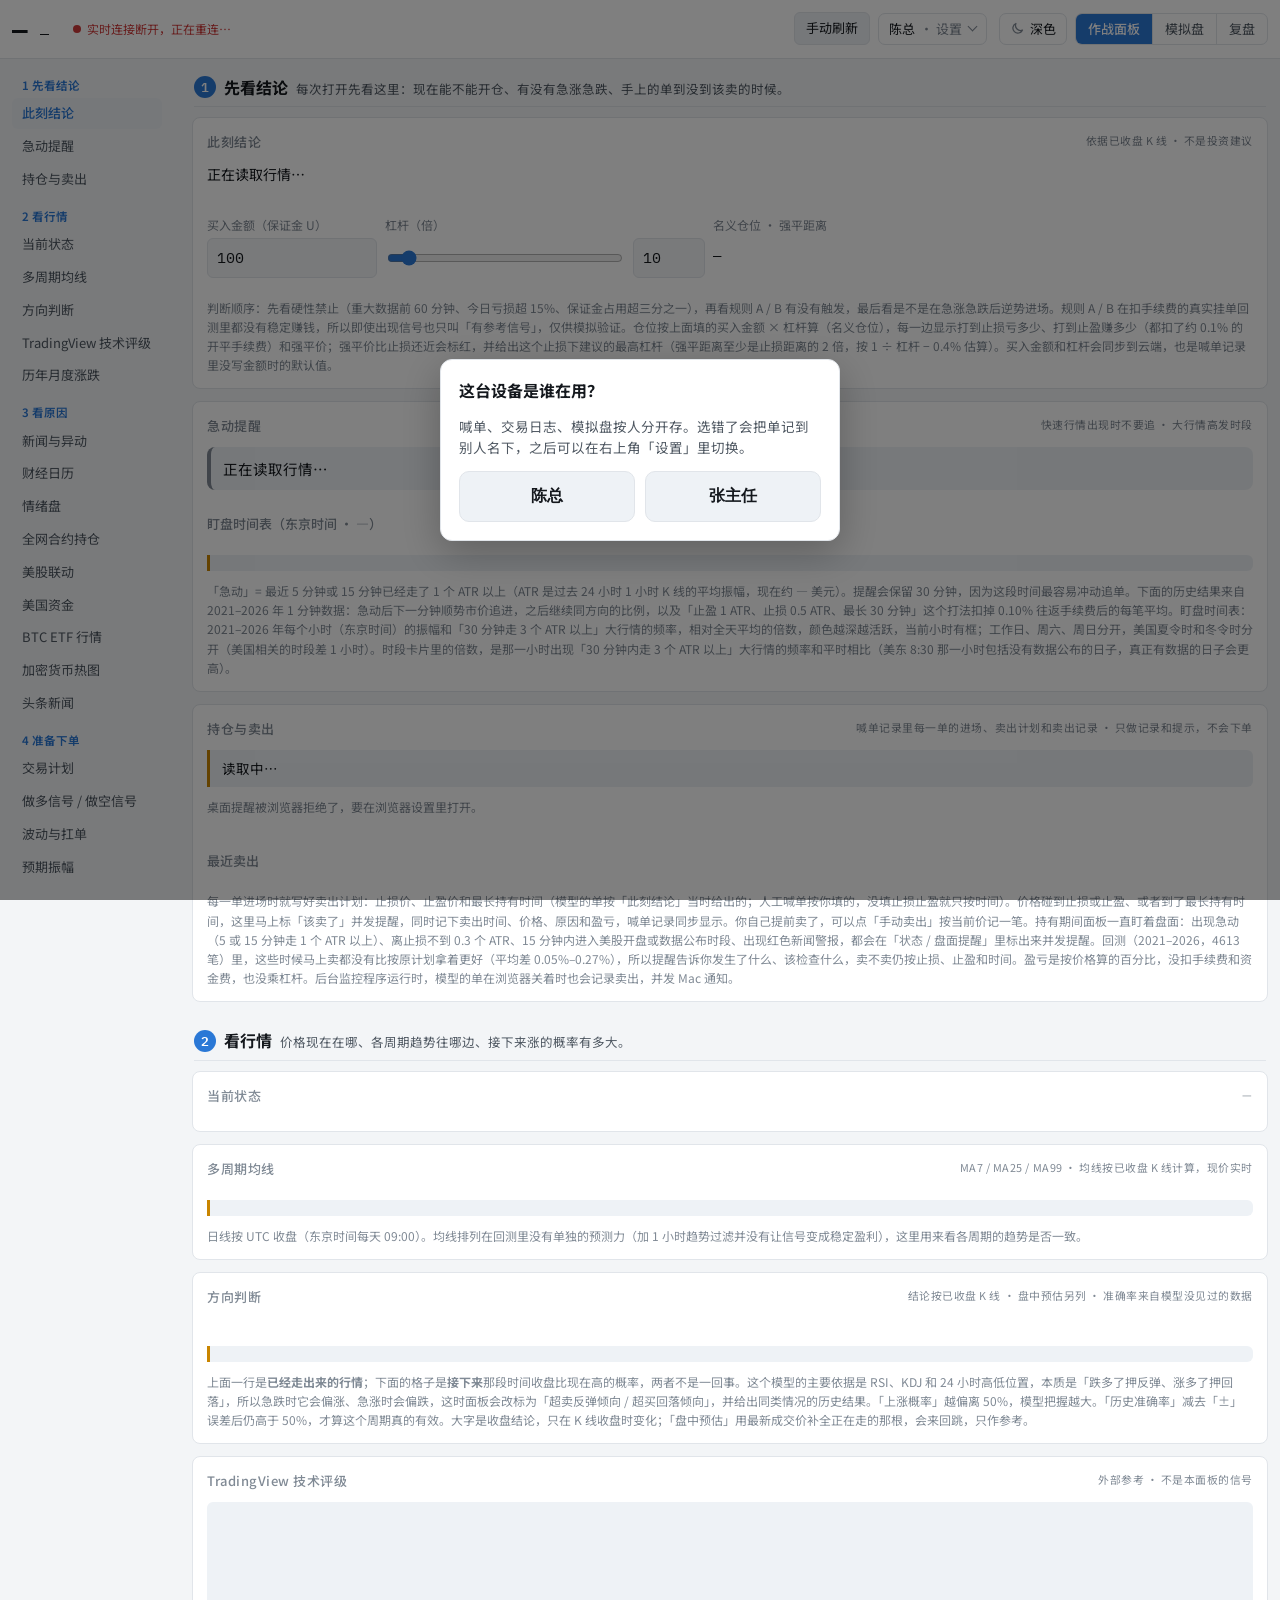
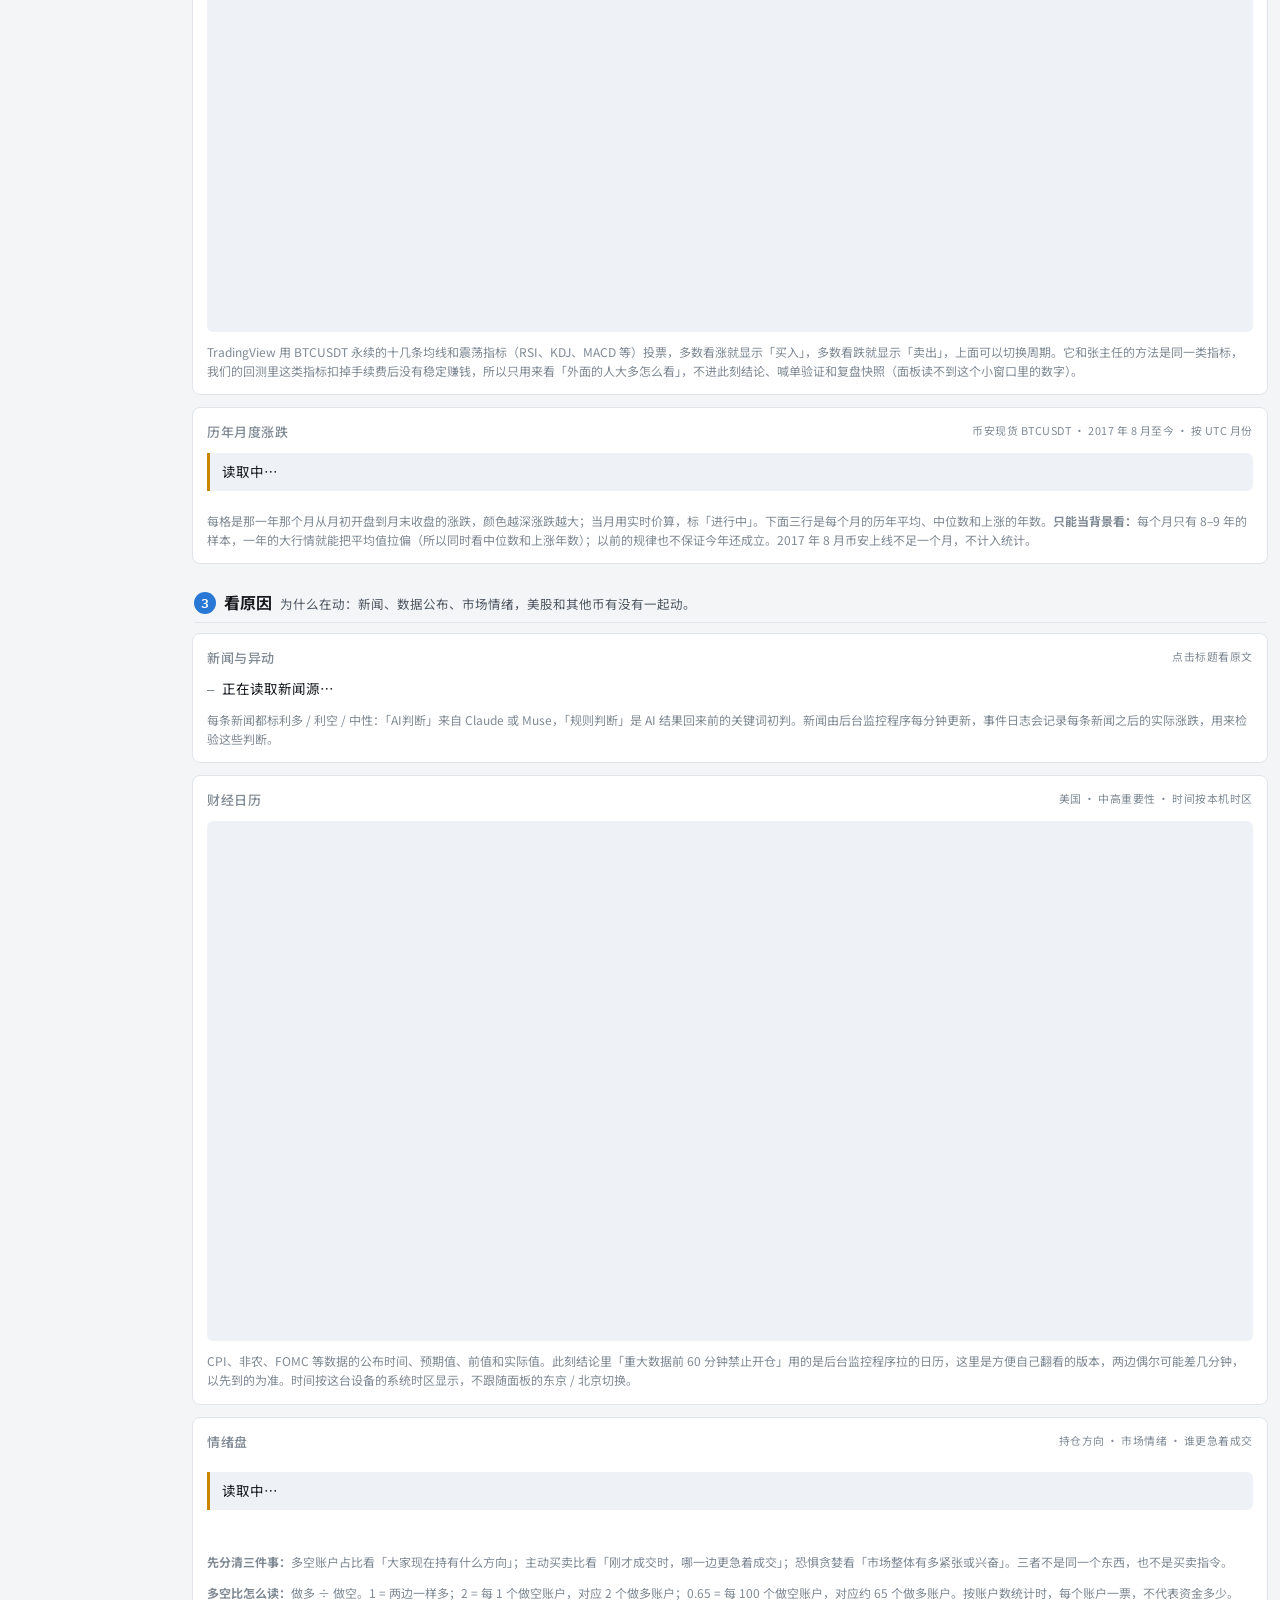
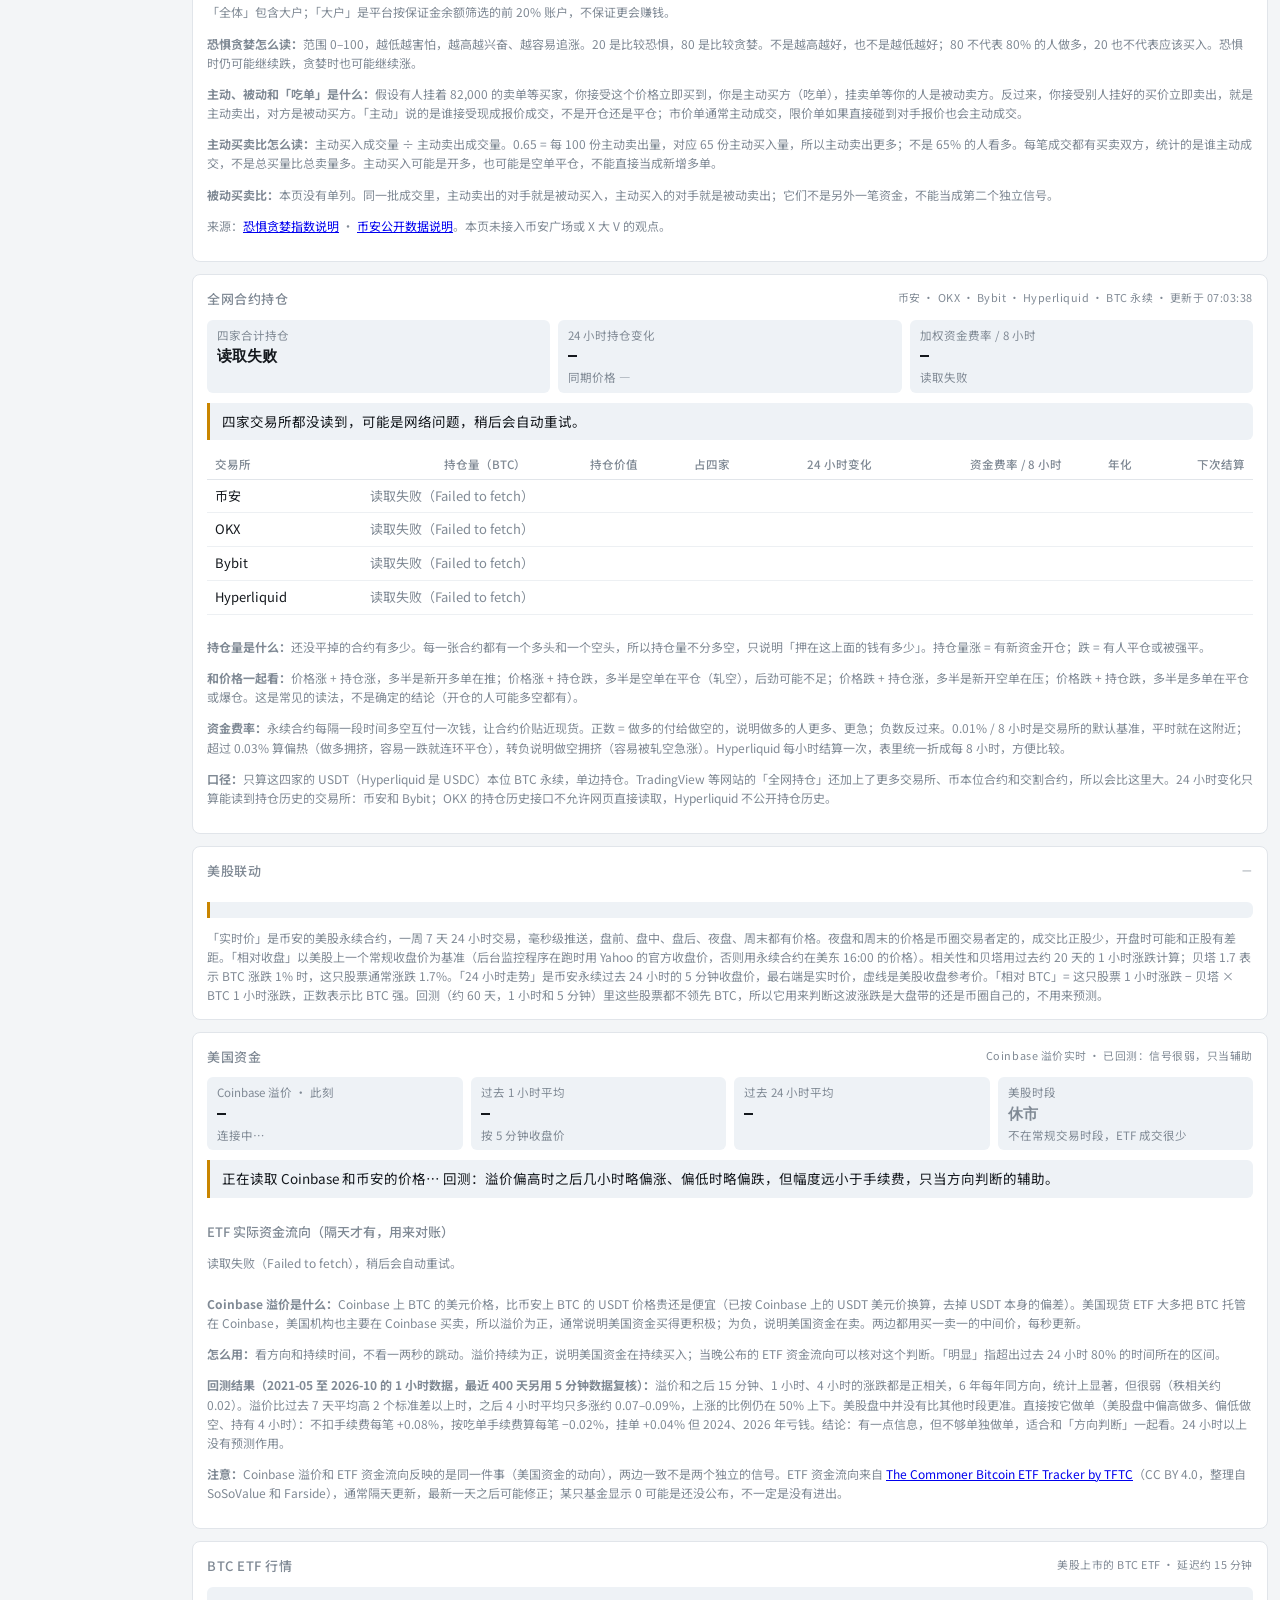
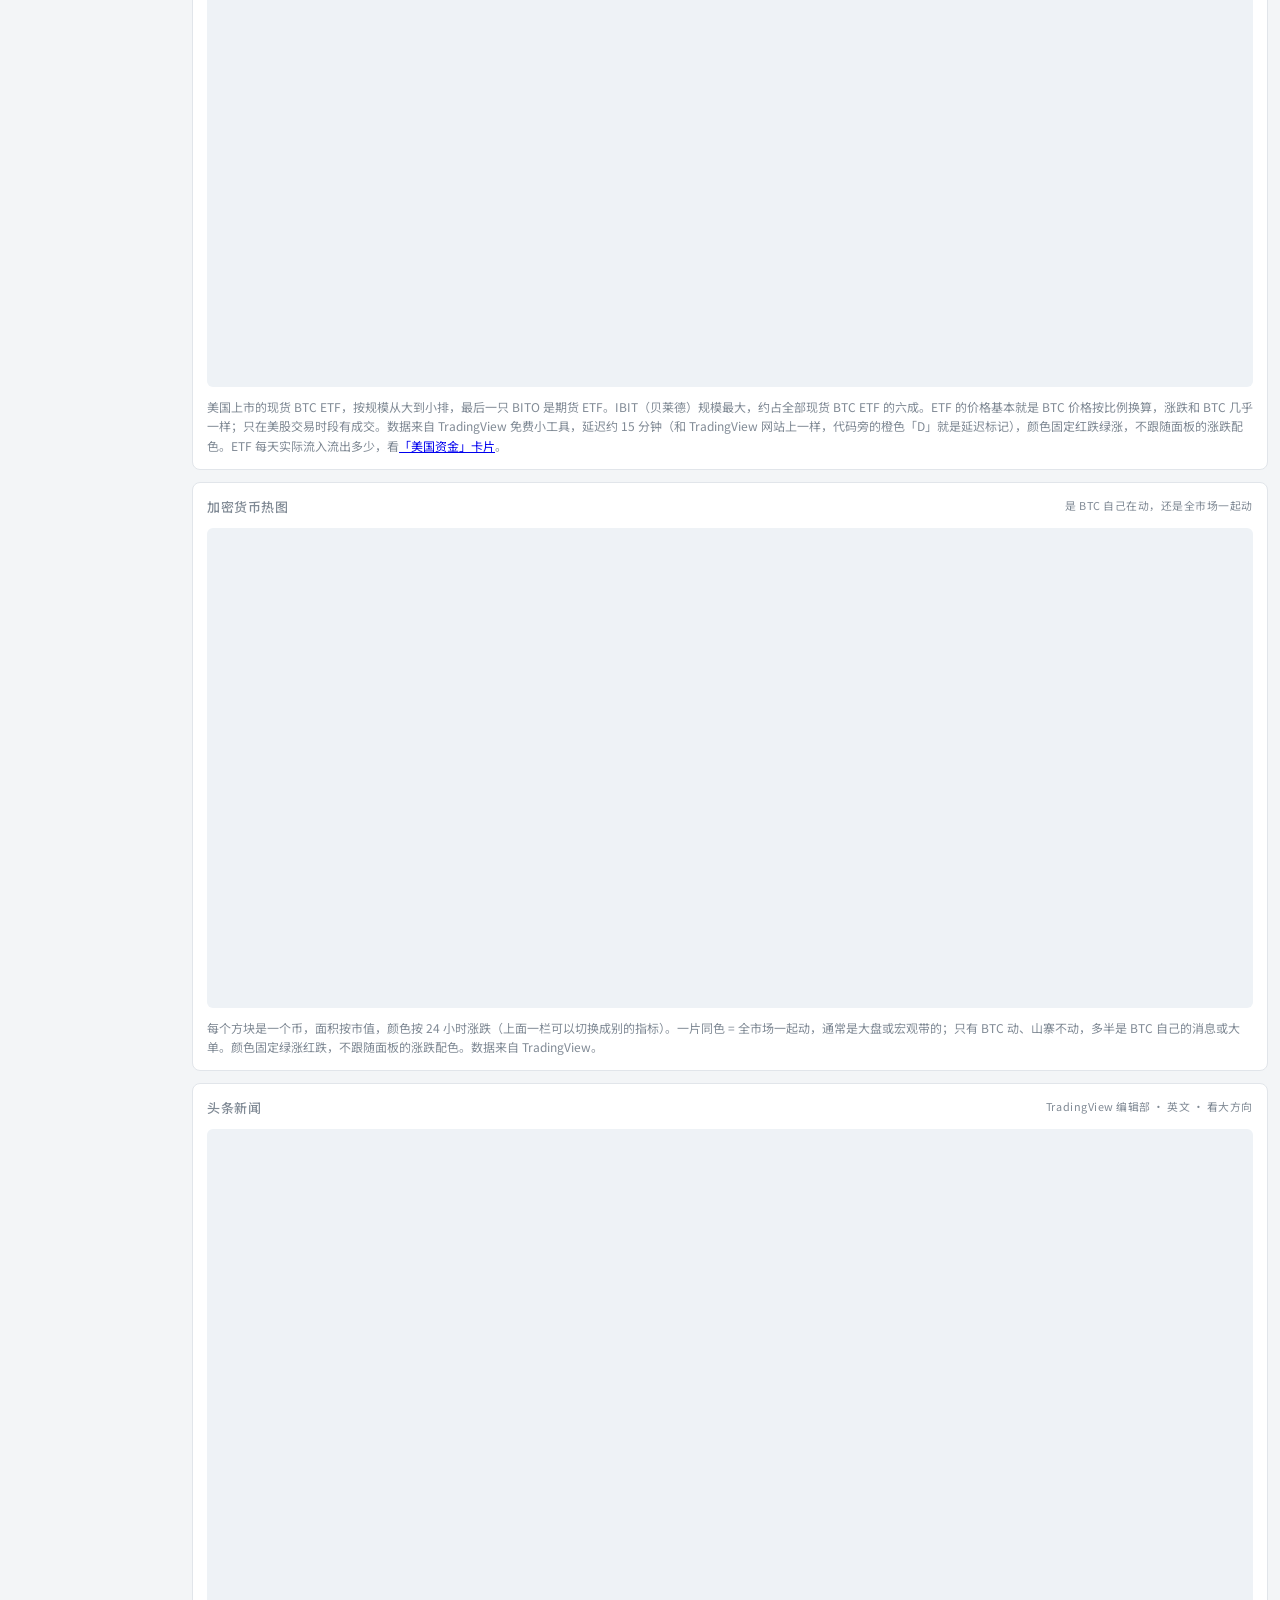
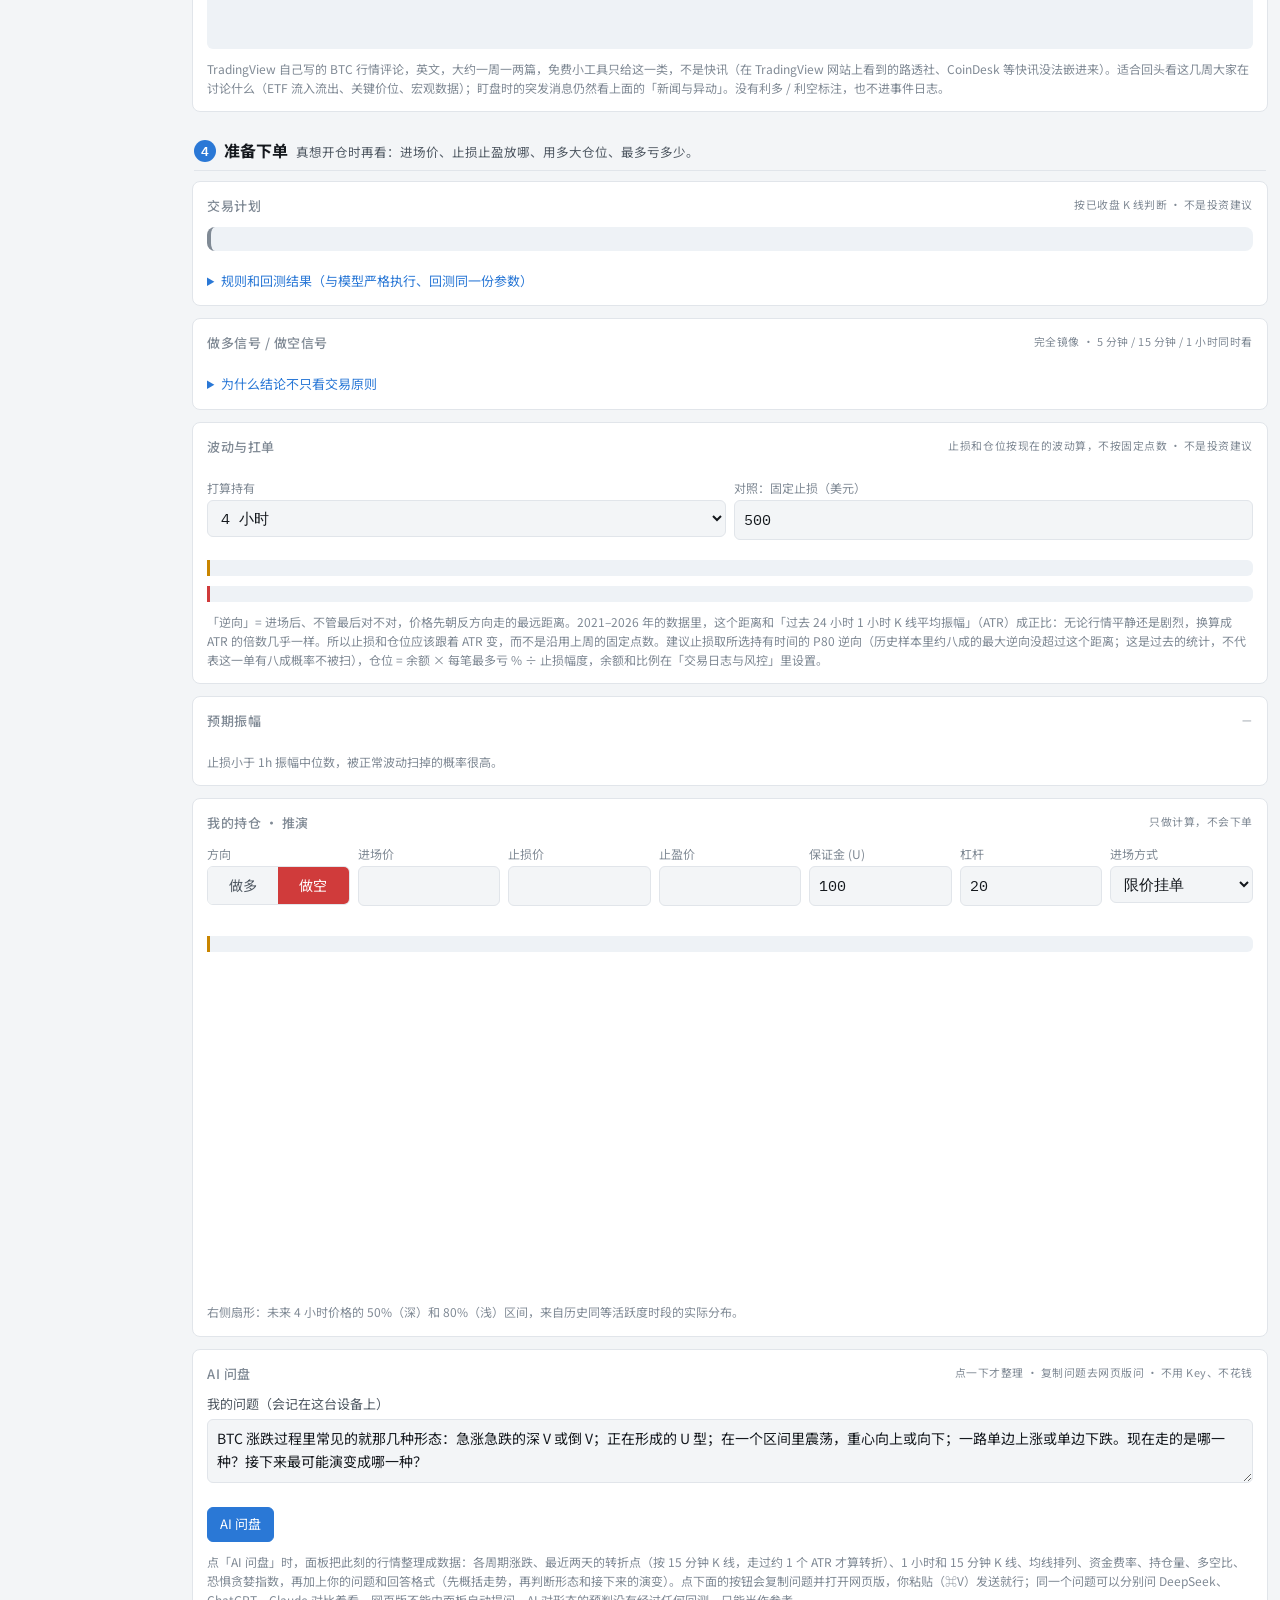
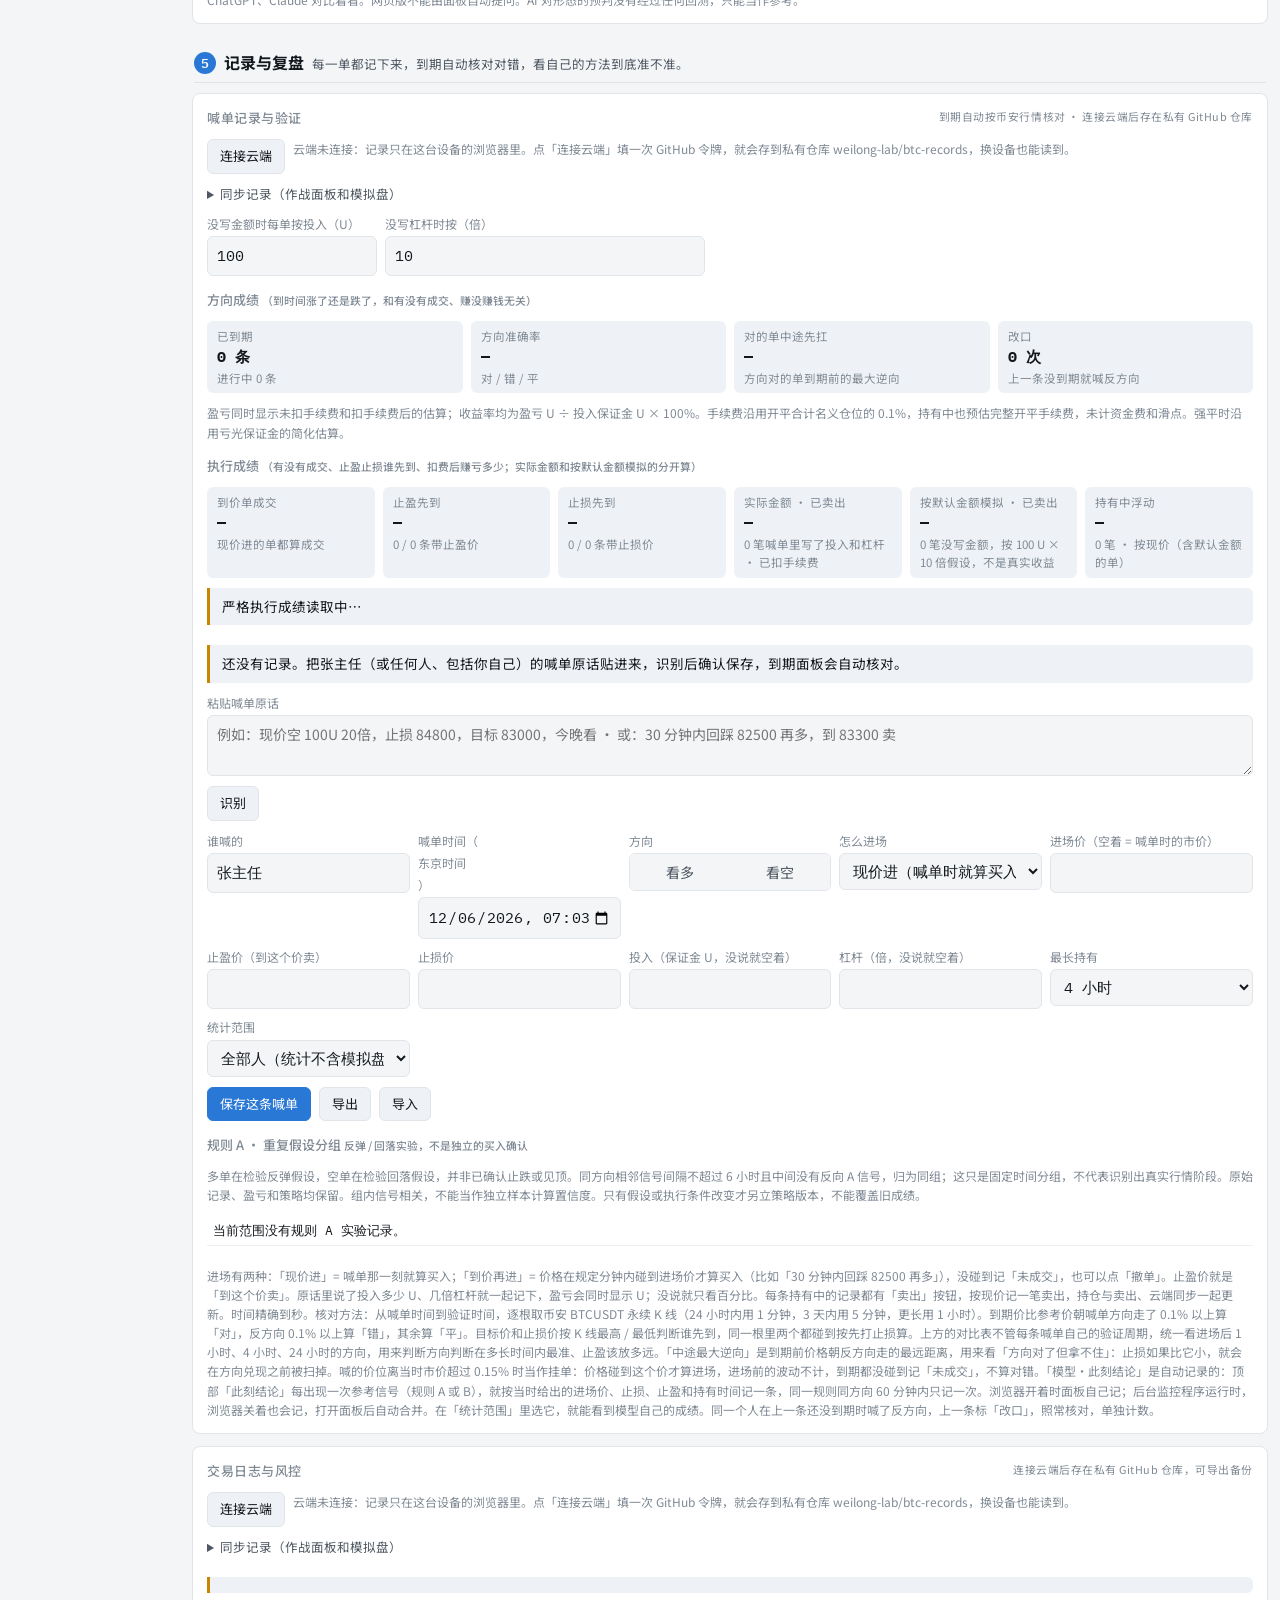
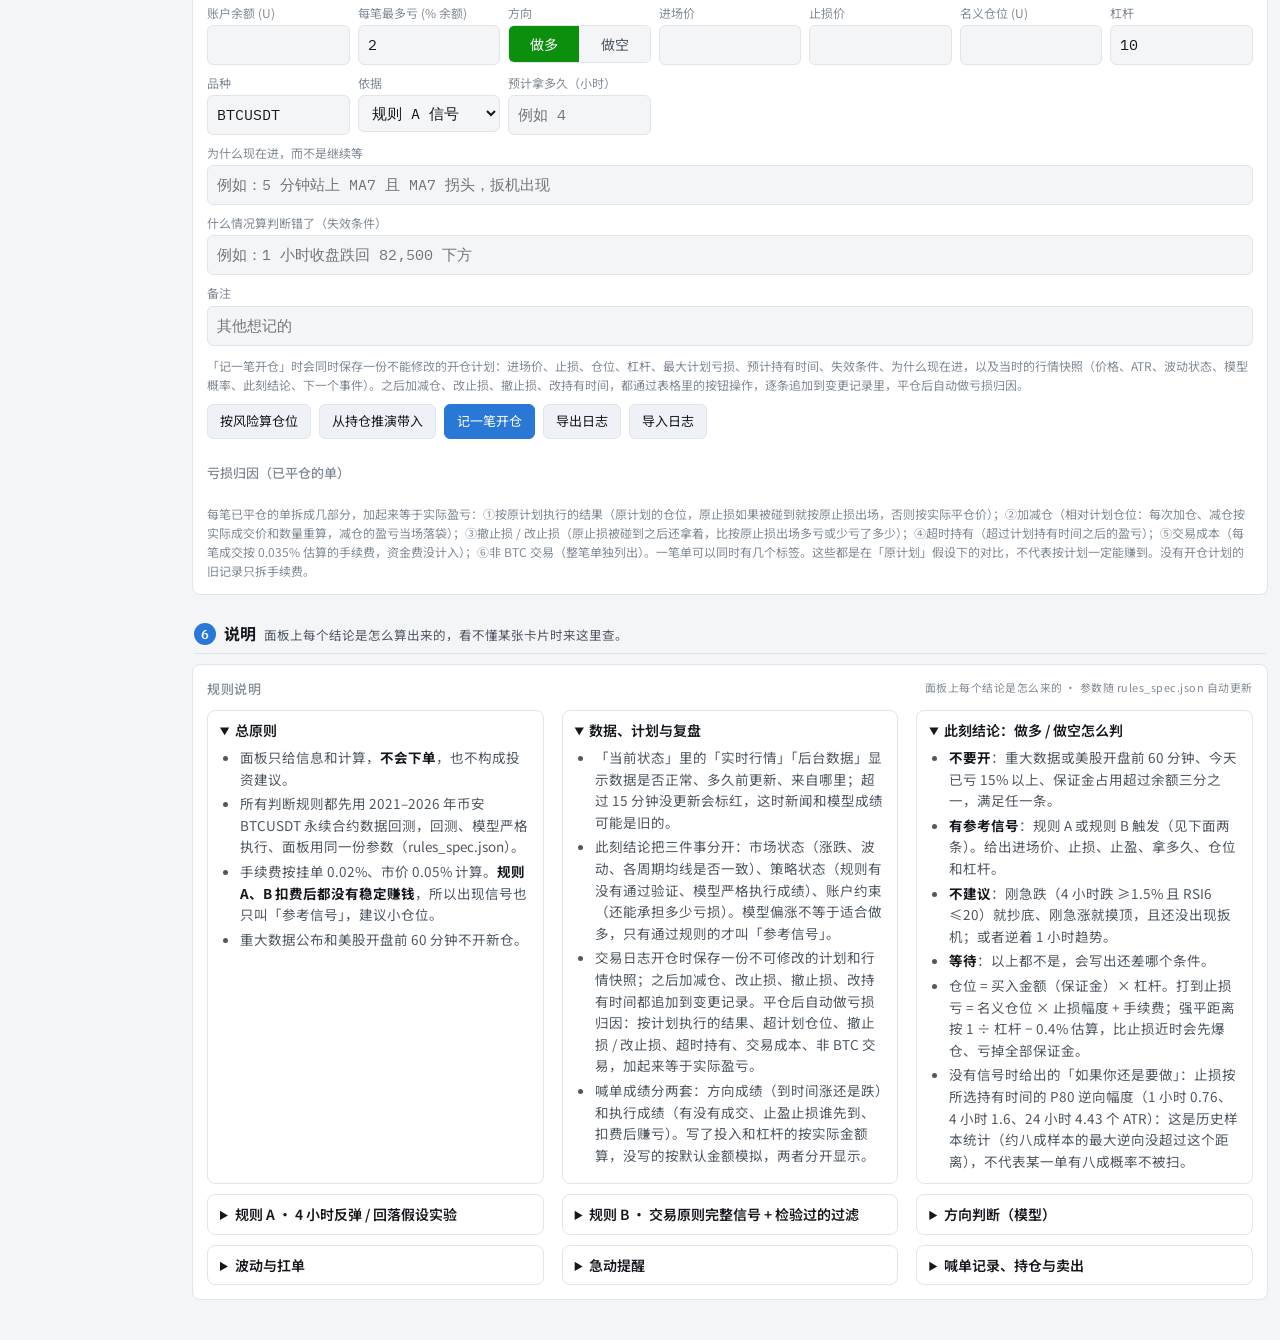
==== dashboard/live/index.html @ 937ce67c "美国资金和 BTC ETF 行情拆成两张卡片，去掉重复的 IBIT 小工具；Coinbase 溢价曲线去掉未走完的 K 线、缺 USDT 价时沿用上一根（修掉末端假跳动）；卡片说明按回测结果更新 回测" ====
<!doctype html>
<html lang="zh">
<head>
<meta charset="utf-8">
<meta name="viewport" content="width=device-width,initial-scale=1,viewport-fit=cover">
<meta name="apple-mobile-web-app-capable" content="yes">
<title>BTC 作战面板</title>
<meta name="dashboard-release" content="2026-10-22-market-colors-v6">
<link rel="stylesheet" href="https://fonts.googleapis.com/css2?family=Noto+Sans+SC:wght@400;500;700&family=IBM+Plex+Mono:wght@400;500;600&display=swap">
<script>try{var t=localStorage.getItem("btc_theme");if(t==="light"||t==="dark")document.documentElement.dataset.theme=t}catch(e){}</script>
<link rel="stylesheet" href="ui.css?v=20261027a">
<style>
.fee-cols{display:grid;grid-template-columns:repeat(2,minmax(120px,1fr));gap:16px}.fee-cols>.plv+ .plv{border-left:1px solid var(--line);padding-left:16px}
/* 布局：手机优先的单列卡片流，宽屏两列；顶部价格条吸顶 */
:root{
  --bg:#f3f5f7; --card:#ffffff; --fg:#14181d; --fg2:#4f5862; --muted:#808a95; --line:#e1e5ea; --grid:#edf0f3;
  --accent:#2a78d6; --band1:rgba(42,120,214,.16); --band2:rgba(42,120,214,.08);
  --rise-green:#0c8f0c; --fall-red:#d03b3b; --good:var(--rise-green); --warn:#c98500; --bad:var(--fall-red); --chip:#eef2f6;
  --f:"Noto Sans SC","PingFang SC",system-ui,sans-serif; --m:"IBM Plex Mono",ui-monospace,Menlo,monospace;
  color-scheme:light;
}
@media (prefers-color-scheme:dark){:root:not([data-theme="light"]){
  --bg:#0f1214; --card:#181c20; --fg:#eceef0; --fg2:#b6bdc5; --muted:#87909a; --line:#2a3036; --grid:#22272c;
  --accent:#4b93e8; --band1:rgba(75,147,232,.22); --band2:rgba(75,147,232,.10);
  --rise-green:#36c236; --fall-red:#e66767; --good:var(--rise-green); --warn:#f0b33a; --bad:var(--fall-red); --chip:#232930; color-scheme:dark}}
:root[data-theme="dark"]{
  --bg:#0f1214; --card:#181c20; --fg:#eceef0; --fg2:#b6bdc5; --muted:#87909a; --line:#2a3036; --grid:#22272c;
  --accent:#4b93e8; --band1:rgba(75,147,232,.22); --band2:rgba(75,147,232,.10);
  --rise-green:#36c236; --fall-red:#e66767; --good:var(--rise-green); --warn:#f0b33a; --bad:var(--fall-red); --chip:#232930; color-scheme:dark}
*{box-sizing:border-box}
html{padding-top:env(safe-area-inset-top,0px);padding-bottom:env(safe-area-inset-bottom,0px)}
body{margin:0;background:var(--bg);color:var(--fg);font-family:var(--f);font-size:14.5px;line-height:1.6;
  padding-left:max(12px,env(safe-area-inset-left,0px));padding-right:max(12px,env(safe-area-inset-right,0px));padding-block:0 40px}
body::before{content:"";position:fixed;inset:0 0 auto;height:env(safe-area-inset-top,0px);z-index:10;background:var(--card)}
.num{font-family:var(--m);font-variant-numeric:tabular-nums}
.top{position:sticky;top:env(safe-area-inset-top,0px);z-index:5;background:var(--card);border-bottom:1px solid var(--line);
  margin:0 calc(-1 * max(12px,env(safe-area-inset-left,0px)));padding:8px max(12px,env(safe-area-inset-left,0px));display:flex;flex-wrap:wrap;gap:4px 12px;align-items:center}
.top .px{font-size:26px;font-weight:600;transition:color .25s}
:root[data-market-colors="red-up"]{--good:var(--fall-red);--bad:var(--rise-green)}
.top .px.up{color:var(--good)} .top .px.dn{color:var(--bad)}
.top .chg{font-weight:500}
.conn{font-size:12px;color:var(--muted);display:flex;align-items:center;gap:6px}
.conn i{width:8px;height:8px;border-radius:50%;background:var(--muted)}
.conn.ok i{background:var(--rise-green);box-shadow:0 0 0 3px color-mix(in srgb,var(--rise-green) 25%,transparent)}
.conn.bad i{background:var(--fall-red)}
/* 盘口、成交数字位数变化时不要让顶栏忽高忽低 */
.top .conn{white-space:nowrap}
.tzseg{flex:none}
.hmain{display:flex;align-items:baseline;gap:4px 12px;flex:none}
.hinfo{display:flex;align-items:center;gap:4px 12px;min-width:0}
.htools{display:flex;align-items:center;gap:8px;flex:none;margin-left:auto}
.top .refresh{padding:5px 11px}
/* 手机顶栏：价格 + 页面切换 / 连接状态 + 工具 / 目录 */
@media(max-width:820px){
  .top{display:grid;grid-template-columns:minmax(0,1fr) auto;grid-template-areas:"main nav" "info tools" "toc toc";gap:6px 8px}
  .top .hmain{grid-area:main;min-width:0}.top .navgrp{grid-area:nav}.top .hinfo{grid-area:info}.top .htools{grid-area:tools;gap:6px}.top .toc{grid-area:toc}
  .top .px{font-size:22px}.top .hinfo #book{display:none}.top .hinfo{overflow:hidden}.top .hinfo .conn{min-width:0}.top #connText{overflow:hidden;text-overflow:ellipsis;white-space:nowrap}.top .refresh{padding:4px 9px;font-size:12.5px}
}
.tzseg button{font-size:12.5px;padding:5px 9px;white-space:nowrap}
.tzseg button[aria-pressed="true"]{background:var(--accent);color:#fff}
.refresh{font:inherit;font-size:13px;padding:6px 12px;border-radius:6px;border:1px solid var(--line);background:var(--chip);color:var(--fg);cursor:pointer}
.refresh:focus-visible{outline:2px solid var(--accent);outline-offset:2px}
.refresh[disabled]{opacity:.6}
.slogbox{font-size:12.5px}.slogbox summary{cursor:pointer;color:var(--fg2)}
.slog{border-collapse:collapse;width:100%;margin-top:6px}.slog td{padding:3px 8px 3px 0;border-bottom:1px solid var(--grid);vertical-align:top;font-size:12px}.slog td:first-child{font-family:var(--m);white-space:nowrap;color:var(--muted)}.slog td:nth-child(2),.slog td:nth-child(3){white-space:nowrap}
.simlnk{text-decoration:none;display:inline-block;line-height:1.6}
.wrap{max-width:1100px;margin:12px auto 0;display:grid;grid-template-columns:1fr;gap:12px}
/* 目录：窄屏在顶栏下面横向滚动，宽屏固定在左侧 */
.toc{flex-basis:100%;display:flex;gap:4px;overflow-x:auto;scrollbar-width:none;margin:2px 0 -2px}
.toc::-webkit-scrollbar{display:none}
.toc a{flex:none;font-size:12.5px;color:var(--fg2);text-decoration:none;padding:3px 9px;border-radius:999px;background:var(--chip);white-space:nowrap}
.toc a.on{background:var(--accent);color:#fff}
.toc a:focus-visible{outline:2px solid var(--accent);outline-offset:1px}
.toc button.tedit{flex:none;font:inherit;font-size:12.5px;padding:3px 9px;border-radius:999px;border:1px dashed var(--line);background:none;color:var(--muted);cursor:pointer;white-space:nowrap}
/* 美国资金 */
.ufchart svg{display:block;width:100%;height:auto}
.ufetf{display:grid;gap:8px;font-size:13px}
.ufetf .bars{display:flex;gap:6px;align-items:flex-end;height:64px}
.ufetf .bars div{flex:1;display:flex;flex-direction:column;justify-content:flex-end;align-items:center;gap:2px;font-size:10.5px;color:var(--muted);height:100%}
.ufetf .bars i{display:block;width:100%;max-width:46px;border-radius:3px 3px 0 0;min-height:2px}
.ufetf .funds{display:flex;flex-wrap:wrap;gap:4px 14px;font-family:var(--m);font-size:12.5px}
/* 全网合约持仓 / 历年月度涨跌 */
.dv{min-width:720px}.dv tr.tot td{border-top:1px solid var(--line);font-weight:600}
.ss{width:100%;border-collapse:separate;border-spacing:2px;font-size:12px;min-width:760px;font-family:var(--m)}
.ss th{font-weight:500;color:var(--muted);font-size:11.5px;padding:3px 4px;text-align:center;white-space:nowrap;font-family:var(--f)}
.ss th.cur{color:var(--accent);font-weight:700}
.ss td{padding:5px 4px;text-align:center;border-radius:4px;white-space:nowrap;background:var(--chip)}
.ss td.na{background:none;color:var(--muted)}
.ss td.cur{outline:2px solid var(--accent);outline-offset:-2px}
.ss td small{display:block;font-size:9.5px;color:var(--fg2);font-family:var(--f)}
.ss th:first-child,.ss td:first-child{position:sticky;left:0;z-index:1;background:var(--card);text-align:left;font-family:var(--f);color:var(--fg2)}
.ss tr.st td{background:none;font-weight:600}.ss tr.st1 td{border-top:1px solid var(--line)}
/* 分组标题：卡片流里的「第几步」和目录里的小标题 */
.grp{grid-column:1/-1;display:flex;align-items:baseline;flex-wrap:wrap;gap:2px 8px;margin:14px 2px -2px;padding-bottom:6px;border-bottom:1px solid var(--line)}
.wrap > .grp:first-child{margin-top:4px}
.grp .gn{flex:none;align-self:center;width:22px;height:22px;border-radius:50%;background:var(--accent);color:#fff;font:600 12.5px/22px var(--m);text-align:center}
.grp b{font-size:16px;font-weight:700}
.grp .gh{flex-basis:100%;padding-left:30px;font-size:12.5px;color:var(--fg2)}
@media(min-width:700px){.grp .gh{flex-basis:auto;padding-left:0}}
.toc .tg{flex:none;align-self:center;font-size:11.5px;font-weight:600;color:var(--accent);padding:3px 2px 3px 8px;white-space:nowrap}
.toc .tg:first-child{padding-left:2px}
.lay li small.lg{display:block;font-size:11px;color:var(--muted);line-height:1.3}
/* 调整卡片顺序 */
.lay{position:fixed;z-index:20;right:max(12px,env(safe-area-inset-right,0px));top:70px;width:min(340px,calc(100vw - 24px));max-height:calc(100vh - 90px);overflow:auto;
  background:var(--card);border:1px solid var(--line);border-radius:10px;box-shadow:0 8px 30px rgba(0,0,0,.18);padding:12px;display:flex;flex-direction:column;gap:8px}
.lay[hidden]{display:none}
.lay h3{margin:0;font-size:14px}
.lay ol{list-style:none;margin:0;padding:0;display:flex;flex-direction:column;gap:4px}
.lay li{display:flex;align-items:center;gap:6px;padding:5px 6px;border:1px solid var(--line);border-radius:6px;background:var(--bg);font-size:13.5px}
.lay li.drag{opacity:.4}
.lay li.over{border-color:var(--accent)}
.lay li .h{cursor:grab;color:var(--muted);user-select:none;padding:0 2px}
.lay li span.n{flex:1;min-width:0}
.lay li button{font:inherit;font-size:13px;width:28px;height:26px;border:1px solid var(--line);border-radius:5px;background:var(--chip);color:var(--fg);cursor:pointer}
.lay li button:disabled{opacity:.35;cursor:default}
.lay .row2{display:flex;gap:8px;justify-content:flex-end}
.edlg{width:min(420px,calc(100vw - 24px))}
.edlg form{grid-template-columns:1fr 1fr}
.edlg form label:last-child{grid-column:1/-1}
.card{scroll-margin-top:calc(var(--toph,110px) + 10px)}
@media(min-width:1260px){
  .toc{position:fixed;left:max(12px,calc((100vw - 1600px) / 2 - 172px));top:76px;width:150px;flex-direction:column;gap:2px;margin:0;max-height:calc(100vh - 92px);overflow-y:auto}
  .toc a{background:none;border-radius:6px;padding:5px 10px;font-size:13px}
  .toc a:hover{background:var(--chip)}
  .toc .tg{align-self:flex-start;padding:10px 10px 2px;font-size:11.5px}.toc .tg:first-child{padding-top:0;padding-left:10px}
  .toc a.on{background:var(--chip);color:var(--accent);font-weight:500}
  /* 宽屏：卡片区最宽 1600，左边留给目录，不在右边空一大块 */
  .wrap{max-width:1600px;margin-left:max(180px,calc((100vw - 1600px) / 2));margin-right:auto}
}
@media(min-width:900px){.wrap{grid-template-columns:1fr 1fr}.span{grid-column:1/-1}}
.card{background:var(--card);border:1px solid var(--line);border-radius:8px;padding:14px;display:flex;flex-direction:column;gap:10px;min-width:0}
.card h2{margin:0;font-size:13px;font-weight:500;color:var(--muted);letter-spacing:.04em;display:flex;justify-content:space-between;gap:8px;flex-wrap:wrap}
.card h2 small{font-weight:400}
.row{display:flex;flex-wrap:wrap;gap:8px}
.chip{background:var(--chip);border-radius:6px;padding:6px 10px;font-size:13px;display:flex;flex-direction:column;min-width:0}
.chip b{font-family:var(--m);font-size:15px}
.chip span{font-size:11.5px;color:var(--muted)}
.good{color:var(--good)} .warn{color:var(--warn)} .bad{color:var(--bad)} .mut{color:var(--muted)}
.plv{display:block} .plv.good small,.plv.bad small,td.good small,td.bad small{color:inherit}
/* TradingView 小工具：固定高度占位，进入视野才加载 */
.tvw{height:var(--tvh,480px);border-radius:6px;overflow:hidden;background:var(--chip)}
.tvw .tradingview-widget-container,.tvw .tradingview-widget-container__widget{height:100%;width:100%}
/* 小工具内页没声明深色：iframe 的配色方案和外页不一致时浏览器会垫一层白底，所以固定成 light 让透明背景生效 */
.tvw iframe{color-scheme:light}
@media(max-width:820px){.tvw[data-tv="crypto-coins-heatmap"]{height:400px}}
.note{font-size:12px;color:var(--muted);margin:0}
.status{display:grid;grid-template-columns:repeat(auto-fit,minmax(150px,1fr));gap:8px}
.fc{display:grid;grid-template-columns:repeat(auto-fit,minmax(150px,1fr));gap:8px}
.fc .h{background:var(--chip);border-radius:6px;padding:8px 10px;display:flex;flex-direction:column;gap:2px;min-width:0}
.fc .h .n{font-size:12px;color:var(--muted)}
.fc .h .d{font-size:18px;font-weight:600}
.fc .h .p{font-family:var(--m);font-size:13px}
.fc .h .a{font-size:11.5px;color:var(--muted)}
.fc .h .ctx{font-size:11.5px;color:var(--warn)}
.moved{display:flex;flex-wrap:wrap;gap:6px 18px;align-items:baseline;margin-bottom:8px;font-size:13.5px}
.moved b{font-size:16px}
.meter{height:5px;border-radius:99px;background:var(--grid);position:relative;overflow:hidden}
.meter i{position:absolute;top:0;bottom:0}
.verdict{border-left:3px solid var(--warn);padding:8px 12px;background:var(--chip);border-radius:0 6px 6px 0;font-size:13.5px}
.verdict.badv{border-color:var(--bad)} .verdict.goodv{border-color:var(--good)}
form{display:grid;grid-template-columns:repeat(auto-fit,minmax(130px,1fr));gap:8px}
label{display:flex;flex-direction:column;gap:3px;font-size:12px;color:var(--muted)}
label[hidden]{display:none}
#cform{grid-template-columns:repeat(auto-fit,minmax(170px,1fr))}
input,select{font:inherit;font-family:var(--m);font-size:15px;padding:7px 9px;border:1px solid var(--line);border-radius:6px;background:var(--bg);color:var(--fg);width:100%}
input:focus,select:focus{outline:2px solid var(--accent);outline-offset:1px}
.seg{display:flex;border:1px solid var(--line);border-radius:6px;overflow:hidden}
.seg button{flex:1;font:inherit;font-size:14px;padding:7px;border:0;background:var(--bg);color:var(--fg2);cursor:pointer}
.seg button[aria-pressed="true"].long{background:var(--good);color:#fff}
.seg button[aria-pressed="true"].short{background:var(--bad);color:#fff}
.out{display:grid;grid-template-columns:repeat(auto-fit,minmax(140px,1fr));gap:8px}
.pred{display:grid;grid-template-columns:repeat(auto-fit,minmax(220px,1fr));gap:8px}
.pred div{background:var(--chip);border-radius:6px;padding:8px 10px;font-size:13.5px;min-width:0}
.pred b{display:block;font-size:12px;color:var(--muted);font-weight:500;margin-bottom:2px}
#cone{width:100%;height:330px;display:block}
.list{margin:0;padding:0;list-style:none;display:flex;flex-direction:column;gap:9px;font-size:13.5px}
.list li{display:grid;grid-template-columns:auto 1fr;gap:8px;align-items:baseline}
.list .t{font-family:var(--m);font-size:12px;color:var(--muted);white-space:nowrap}
.list li>span{display:flex;flex-wrap:wrap;gap:2px 6px;align-items:baseline;min-width:0}
.list a{color:var(--fg);text-decoration:underline;text-decoration-color:var(--line);text-underline-offset:3px;overflow-wrap:anywhere}
.list a:hover,.list a:focus{text-decoration-color:var(--accent)}
.list small{flex-basis:100%;font-size:11.5px;color:var(--muted)}
.dot{display:inline-block;width:8px;height:8px;border-radius:50%}
.lean{font-style:normal;font-size:11.5px;padding:0 7px;border-radius:99px;border:1px solid currentColor;white-space:nowrap}
.lean.bull{color:var(--good)} .lean.bear{color:var(--bad)} .lean.neu{color:var(--muted)}
.plan-now{display:grid;grid-template-columns:auto 1fr;gap:6px 16px;align-items:center;padding:12px 14px;border-radius:8px;background:var(--chip);border-left:4px solid var(--muted)}
.plan-now.long{border-color:var(--good)} .plan-now.short{border-color:var(--bad)} .plan-now.wait{border-color:var(--warn)}
.plan-now .act{font-size:22px;font-weight:700;white-space:nowrap}
.plan-now .why{font-size:13.5px;color:var(--fg2)}
.plan-now .lv{grid-column:1/-1;display:flex;flex-wrap:wrap;gap:6px 16px;font-family:var(--m);font-size:13.5px}
.plan-now .lv span b{font-family:var(--f);font-weight:500;color:var(--muted);font-size:12px;margin-right:4px}
@media(max-width:520px){.plan-now{grid-template-columns:1fr}}
.plans{display:grid;grid-template-columns:repeat(auto-fit,minmax(260px,1fr));gap:8px}
.plans .pl{border:1px solid var(--line);border-radius:8px;padding:10px 12px;display:flex;flex-direction:column;gap:4px;min-width:0}
.plans .pl h3{margin:0;font-size:14.5px;display:flex;justify-content:space-between;gap:8px;align-items:baseline}
.plans .pl h3 small{font-weight:400;font-size:12px;color:var(--muted)}
.plans .pl .k{font-family:var(--m);font-size:13.5px;display:flex;flex-wrap:wrap;gap:4px 14px}
.plans .pl .k span b{font-family:var(--f);font-weight:500;color:var(--muted);font-size:12px;margin-right:4px}
.plans .pl p{margin:0;font-size:13px;color:var(--fg2)}
/* 规则说明 */
.rdoc{display:grid;grid-template-columns:repeat(auto-fit,minmax(320px,1fr));gap:10px 18px}
.rdoc details{border:1px solid var(--line);border-radius:8px;padding:8px 12px;min-width:0}
.rdoc details[open]{background:var(--card)}
.rdoc summary{cursor:pointer;font-weight:600;font-size:14px}
.rdoc ul,.rdoc ol{margin:6px 0 2px;padding-left:20px;font-size:13.5px;color:var(--fg2)}
.rdoc li{margin:3px 0}
.rdoc b{color:var(--fg)}
.rdoc .bt{font-size:12.5px;color:var(--muted)}
/* 盯盘时间表 */
.hv{display:grid;grid-template-columns:repeat(24,minmax(0,1fr));gap:2px}
.hv div{height:34px;border-radius:3px;position:relative;display:flex;align-items:flex-end;justify-content:center;font-size:10px;color:var(--fg2);padding-bottom:1px}
.hv div.now{outline:2px solid var(--fg);outline-offset:1px}
.hv div.hot{color:#fff}
@media(max-width:600px){.hv{grid-template-columns:repeat(12,minmax(0,1fr))}}
.sum-open{align-items:center;margin-top:2px}
.sum-open .note{flex:1;min-width:160px}
/* 交易日志：计划和归因 */
.plan-v{display:flex;flex-direction:column;gap:3px;font-family:var(--f);white-space:normal;font-size:12.5px;line-height:1.55}
.jt tr.planrow td{background:var(--chip)}
.jt td .btn.sm{margin:1px 2px 1px 0}
.att th.t,.att td.t{text-align:left}
/* 持仓与卖出 */
.sub-h{margin:4px 0 0;font-size:13px;font-weight:500;color:var(--muted)}
.jt tr.sell td{background:color-mix(in srgb,var(--bad) 10%,transparent)}
/* 急动提醒 */
.fm-now{display:flex;flex-wrap:wrap;align-items:baseline;gap:6px 14px;padding:10px 12px;border-radius:8px;background:var(--chip);border-left:4px solid var(--muted)}
.fm-now.on{border-color:var(--bad)}
.fm-now b{font-size:18px}
.fm-wins{display:grid;grid-template-columns:repeat(auto-fit,minmax(200px,1fr));gap:8px}
.fm-wins div{border:1px solid var(--line);border-radius:6px;padding:6px 10px;display:flex;flex-direction:column;min-width:0}
.fm-wins div.live{border-color:var(--bad);background:color-mix(in srgb,var(--bad) 8%,transparent)}
.fm-wins span{font-size:12px;color:var(--muted)}
.fm-wins b{font-size:14px}
/* 顶部「此刻结论」 */
.sum-in{grid-template-columns:minmax(0,170px) minmax(0,320px) minmax(0,260px)}
.sum-in .levinfo{font-family:var(--m);font-size:14px;color:var(--fg);padding:7px 0}
.sum-in .levrow{display:flex;gap:8px;align-items:center}
.sum-in .levrow input[type=range]{flex:1;padding:0;accent-color:var(--accent)}
.sum-in .levrow input[type=number]{width:72px;flex:none}
@media(max-width:520px){.sum-in{grid-template-columns:repeat(2,minmax(0,1fr))}.sum-in .levl{grid-column:1/-1}}
.sum-sides{display:grid;grid-template-columns:repeat(auto-fit,minmax(290px,1fr));gap:10px}
.sum-side{border:1px solid var(--line);border-radius:8px;padding:12px;display:flex;flex-direction:column;gap:8px;min-width:0}
.sum-side.long{border-top:4px solid var(--good)} .sum-side.short{border-top:4px solid var(--bad)}
.sum-side .hd{display:flex;align-items:baseline;gap:10px;flex-wrap:wrap}
.sum-side .hd h3{margin:0;font-size:15px}
.sum-side .vd{font-size:22px;font-weight:700}
.sum-side ul{margin:0;padding-left:18px;font-size:13.5px;color:var(--fg2)}
.sum-side .grid{display:grid;grid-template-columns:repeat(auto-fit,minmax(118px,1fr));gap:6px}
.sum-side .grid div{background:var(--chip);border-radius:6px;padding:5px 9px;display:flex;flex-direction:column;min-width:0}
.sum-side .grid span{font-size:11.5px;color:var(--muted)}
.sum-side .grid b{font-family:var(--m);font-size:14.5px;font-weight:600}
.sum-side .if{font-size:12.5px;color:var(--muted)}
.sum-line{font-size:14px;margin:0}
.mirror{display:grid;grid-template-columns:repeat(auto-fit,minmax(300px,1fr));gap:10px}
.side{border:1px solid var(--line);border-radius:8px;padding:10px 12px;display:flex;flex-direction:column;gap:8px;min-width:0}
.side.long{border-top:3px solid var(--good)} .side.short{border-top:3px solid var(--bad)}
.side h3{margin:0;font-size:15px;display:flex;justify-content:space-between;align-items:baseline;gap:8px}
.side .verdict2{font-size:13.5px;padding:7px 10px;border-radius:6px;background:var(--chip)}
.side .verdict2 b{font-size:15px;margin-right:6px}
.side table{width:100%;border-collapse:collapse;font-size:12.5px}
.side th{font-weight:500;color:var(--muted);text-align:center;padding:3px 4px;font-size:11.5px}
.side th:first-child,.side td:first-child{text-align:left}
.side td{padding:4px;border-top:1px solid var(--grid);text-align:center}
.side td small{display:block;font-size:10.5px;color:var(--muted)}
.side .sub{font-size:11.5px;color:var(--muted);padding-top:2px}
.rules{font-size:13px;color:var(--fg2)}
.rules p{margin:6px 0 0}
.rules summary{cursor:pointer;color:var(--accent)}
.rules ol{margin:6px 0 0;padding-left:20px;display:flex;flex-direction:column;gap:4px}
@media (prefers-reduced-motion:reduce){.top .px{transition:none}}
.fc .h .live{font-size:11.5px;color:var(--muted);font-family:var(--m)}
.paper-side{border:1px solid var(--line);border-radius:8px;padding:10px 12px;display:flex;flex-direction:column;gap:6px;min-width:0}
.paper-side h3{margin:0;font-size:14.5px;display:flex;justify-content:space-between;gap:8px;align-items:baseline}
.paper-side h3 small{font-weight:400;font-size:12px;color:var(--muted)}
.paper-side .bt{font-size:12px;color:var(--muted)}
.tablewrap{overflow-x:auto;min-width:0}
.jt,.pt{width:100%;border-collapse:collapse;font-size:12.5px;min-width:560px}
.jt th,.pt th{font-weight:500;color:var(--muted);text-align:left;padding:4px 6px;font-size:11.5px;border-bottom:1px solid var(--line)}
.jt td,.pt td{padding:5px 6px;border-bottom:1px solid var(--grid);font-family:var(--m);white-space:nowrap}
.jt td.txt{font-family:var(--f);white-space:normal;min-width:120px}
.jt input{font-size:13px;padding:4px 6px;width:96px}
.jbtns{display:flex;flex-wrap:wrap;gap:8px}
.btn{font:inherit;font-size:13px;padding:6px 12px;border-radius:6px;border:1px solid var(--line);background:var(--chip);color:var(--fg);cursor:pointer}
.btn.primary{background:var(--accent);border-color:var(--accent);color:#fff}
.btn.sm{padding:3px 8px;font-size:12px}
.btn:focus-visible{outline:2px solid var(--accent);outline-offset:2px}
label.wide{grid-column:1/-1}
textarea{font:inherit;font-size:14px;padding:7px 9px;border:1px solid var(--line);border-radius:6px;background:var(--bg);color:var(--fg);width:100%;resize:vertical;min-height:58px}
textarea:focus{outline:2px solid var(--accent);outline-offset:1px}
.askl{display:block;font-size:13px;color:var(--fg2);margin-bottom:8px} .askl textarea{margin-top:4px;min-height:64px}
#askOut{margin-top:10px} .askt{min-height:260px;font-family:var(--m);font-size:12.5px;margin-bottom:8px}
.ct{min-width:1500px}
.ct th{white-space:nowrap}
.ct td{vertical-align:top}
.jt td small{display:block;font-size:10.5px;color:var(--muted);font-family:var(--f)}
.ct td.acts{display:flex;gap:4px}
/* 喊单和持仓表横向滑动时，方向和进场价固定在最左边 */
#cTable th:nth-child(-n+2),#cTable td:nth-child(-n+2),#pOpen th:nth-child(-n+2),#pOpen td:nth-child(-n+2){position:sticky;z-index:1;background:var(--card)}
#cTable th:first-child,#cTable td:first-child,#pOpen th:first-child,#pOpen td:first-child{left:0;width:36px;min-width:36px;max-width:36px;text-align:center}
#cTable th:nth-child(2),#cTable td:nth-child(2),#pOpen th:nth-child(2),#pOpen td:nth-child(2){left:36px;box-shadow:1px 0 0 var(--line)}
#pOpen tr.sell td:nth-child(-n+2){background:color-mix(in srgb,var(--bad) 10%,var(--card))}
.ct td.res{white-space:normal;min-width:120px;max-width:220px}
.ct .clamp{display:-webkit-box;-webkit-line-clamp:3;-webkit-box-orient:vertical;overflow:hidden}.ct abbr{text-decoration:none}
@media(max-width:720px){table.ct td.txt{min-width:110px;max-width:170px}table.ct td.res{max-width:150px}.ct .clamp{-webkit-line-clamp:2}}

.ct td.txt{font-family:var(--f);white-space:normal;min-width:200px;max-width:300px}
.ct .tag{display:inline-block;font-family:var(--f);font-size:11px;padding:0 6px;border-radius:999px;background:var(--chip);margin:1px 2px 0 0}
.ma{width:100%;border-collapse:collapse;font-size:13px;min-width:640px}
.ma th{font-weight:500;color:var(--muted);text-align:right;padding:5px 8px;font-size:11.5px;border-bottom:1px solid var(--line);white-space:nowrap}
.ma th:first-child,.ma td:first-child,.ma th.t{text-align:left}
.ma td{padding:6px 8px;border-bottom:1px solid var(--grid);text-align:right;font-family:var(--m);white-space:nowrap}
.ma td.t{font-family:var(--f);text-align:left}
.ma svg.spark{display:block;margin-left:auto}
.ma td small{display:block;font-size:10.5px;color:var(--muted);font-family:var(--f)}
</style>
</head>
<body data-page="panel">

<div class="top">
  <div class="hmain"><span class="px num" id="px">—</span><span class="chg num" id="chg">—</span></div>
  <div class="hinfo"><span class="conn num" id="book"></span><span class="conn" id="conn"><i></i><span id="connText">连接中…</span></span></div>
  <div class="htools">
    <button class="refresh" id="refresh" type="button">手动刷新</button>
    <details class="prefs"><summary><span class="who"></span><span class="gear">· 设置</span></summary><div class="prefpop">
      <div class="pr"><span>账户</span><div class="seg tzseg acctseg" role="group" aria-label="账户" id="acctSw"></div></div>
      <div class="pr"><span>时区</span><div class="seg tzseg" role="group" aria-label="时区">
        <button type="button" data-tz="Asia/Tokyo" aria-pressed="true">东京时间</button>
        <button type="button" data-tz="Asia/Shanghai" aria-pressed="false">北京时间</button>
      </div></div>
      <div class="pr"><span>涨跌配色</span><div class="seg tzseg" role="group" aria-label="涨跌配色">
        <button type="button" data-market-colors="green-up" aria-pressed="true">绿涨红跌</button>
        <button type="button" data-market-colors="red-up" aria-pressed="false">红涨绿跌</button>
      </div></div>
    </div></details>
  </div>
  <nav class="pnav"></nav>
  <nav class="toc" id="toc" aria-label="目录"></nav>
</div>
<div class="lay edlg" id="edlg" role="dialog" aria-label="修改止盈止损" hidden>
  <h3>修改止盈 / 止损</h3>
  <div class="note" id="edFixed"></div>
  <form id="edForm" onsubmit="return false">
    <label for="edStop">止损价（清空 = 不设）<input id="edStop" inputmode="decimal"></label>
    <label for="edTarget">止盈价（清空 = 不设）<input id="edTarget" inputmode="decimal"></label>
    <label for="edHz">最长持有（从进场算）<select id="edHz"></select></label>
  </form>
  <div class="verdict" id="edPrev"></div>
  <p class="note">进场时间、方向、进场价、投入和杠杆开仓后不能改（和交易所一样）。止损、止盈、最长持有可以随时改，每次改动都会记下时间和改前改后的值；核对时，改之前的行情按旧的止损止盈判断，改之后按新的。</p>
  <div class="row2"><button type="button" class="btn" id="edCancel">取消</button><button type="button" class="btn primary" id="edSave">保存</button></div>
</div>
<div class="lay" id="lay" role="dialog" aria-label="调整卡片顺序" hidden>
  <h3>调整卡片顺序</h3>
  <p class="note">拖动左边的 ⠿，或点 ↑ ↓ 移动。顺序只保存在这台设备的浏览器里，每个人可以不一样。</p>
  <ol id="layList"></ol>
  <div class="row2"><button type="button" class="btn" id="layReset">恢复默认顺序</button><button type="button" class="btn primary" id="layDone">完成</button></div>
</div>

<div class="wrap">

  <section data-grp="1" class="card span" id="summaryCard">
    <h2>此刻结论 <small id="sumBasis">依据已收盘 K 线 · 不是投资建议</small></h2>
    <p class="sum-line" id="sumNow">正在读取行情…</p>
    <div class="status" id="sumState"></div>
    <p class="note" id="sumStrat"></p>
    <form class="sum-in" onsubmit="return false">
      <label for="samt">买入金额（保证金 U）<input id="samt" inputmode="decimal" value="100"></label>
      <label for="slev" class="levl">杠杆（倍）<span class="levrow"><input id="slevr" type="range" min="1" max="150" step="1" value="10" aria-label="杠杆滑块"><input id="slev" type="number" min="1" max="150" step="1" value="10" inputmode="numeric"></span></label>
      <label>名义仓位 · 强平距离<span class="levinfo" id="sinfo">—</span></label>
    </form>
    <div class="sum-sides" id="sumSides"></div>
    <p class="note">判断顺序：先看硬性禁止（重大数据前 60 分钟、今日亏损超 15%、保证金占用超三分之一），再看规则 A / B 有没有触发，最后看是不是在急涨急跌后逆势进场。规则 A / B 在扣手续费的真实挂单回测里都没有稳定赚钱，所以即使出现信号也只叫「有参考信号」，仅供模拟验证。仓位按上面填的买入金额 × 杠杆算（名义仓位），每一边显示打到止损亏多少、打到止盈赚多少（都扣了约 0.1% 的开平手续费）和强平价；强平价比止损还近会标红，并给出这个止损下建议的最高杠杆（强平距离至少是止损距离的 2 倍，按 1 ÷ 杠杆 − 0.4% 估算）。买入金额和杠杆会同步到云端，也是喊单记录里没写金额时的默认值。</p>
  </section>

  <section data-grp="1" class="card span" id="fastCard">
    <h2>急动提醒 <small>快速行情出现时不要追 · 大行情高发时段</small></h2>
    <div class="fm-now" id="fmNow">正在读取行情…</div>
    <div class="fm-wins" id="fmWins"></div>
    <h3 class="sub-h">盯盘时间表（<span class="tzn">东京时间</span> · <span id="hvDay">—</span>）</h3>
    <div class="hv" id="hv" role="img" aria-label="今天每小时的波动大小"></div>
    <div class="verdict" id="hvSum"></div>
    <p class="note">「急动」= 最近 5 分钟或 15 分钟已经走了 1 个 ATR 以上（ATR 是过去 24 小时 1 小时 K 线的平均振幅，现在约 <span id="fmAtr">—</span> 美元）。提醒会保留 30 分钟，因为这段时间最容易冲动追单。下面的历史结果来自 2021–2026 年 1 分钟数据：急动后下一分钟顺势市价追进，之后继续同方向的比例，以及「止盈 1 ATR、止损 0.5 ATR、最长 30 分钟」这个打法扣掉 0.10% 往返手续费后的每笔平均。盯盘时间表：2021–2026 年每个小时（东京时间）的振幅和「30 分钟走 3 个 ATR 以上」大行情的频率，相对全天平均的倍数，颜色越深越活跃，当前小时有框；工作日、周六、周日分开，美国夏令时和冬令时分开（美国相关的时段差 1 小时）。时段卡片里的倍数，是那一小时出现「30 分钟内走 3 个 ATR 以上」大行情的频率和平时相比（美东 8:30 那一小时包括没有数据公布的日子，真正有数据的日子会更高）。</p>
  </section>

  <section data-grp="1" class="card span" id="posCard">
    <h2>持仓与卖出 <small>喊单记录里每一单的进场、卖出计划和卖出记录 · 只做记录和提示，不会下单</small></h2>
    <div class="verdict" id="pAlert">读取中…</div>
    <div class="jbtns"><button type="button" class="btn" id="pNotify">开启桌面提醒</button><span class="note" id="pNotifyMsg"></span></div>
    <div class="tablewrap"><table class="jt" id="pOpen"></table></div>
    <div id="pSimOrd"></div>
    <h3 class="sub-h">最近卖出</h3>
    <div class="tablewrap"><table class="jt" id="pDone"></table></div>
    <p class="note">每一单进场时就写好卖出计划：止损价、止盈价和最长持有时间（模型的单按「此刻结论」当时给出的；人工喊单按你填的，没填止损止盈就只按时间）。价格碰到止损或止盈、或者到了最长持有时间，这里马上标「该卖了」并发提醒，同时记下卖出时间、价格、原因和盈亏，喊单记录同步显示。你自己提前卖了，可以点「手动卖出」按当前价记一笔。持有期间面板一直盯着盘面：出现急动（5 或 15 分钟走 1 个 ATR 以上）、离止损不到 0.3 个 ATR、15 分钟内进入美股开盘或数据公布时段、出现红色新闻警报，都会在「状态 / 盘面提醒」里标出来并发提醒。回测（2021–2026，4613 笔）里，这些时候马上卖都没有比按原计划拿着更好（平均差 0.05%–0.27%），所以提醒告诉你发生了什么、该检查什么，卖不卖仍按止损、止盈和时间。盈亏是按价格算的百分比，没扣手续费和资金费，也没乘杠杆。后台监控程序运行时，模型的单在浏览器关着时也会记录卖出，并发 Mac 通知。</p>
  </section>

  <section data-grp="2" id="statusCard" class="card span">
    <h2>当前状态 <small id="stUpd">—</small></h2>
    <div class="status" id="status"></div>
  </section>

  <section data-grp="2" class="card span" id="maCard">
    <h2>多周期均线 <small>MA7 / MA25 / MA99 · 均线按已收盘 K 线计算，现价实时</small></h2>
    <div class="tablewrap"><table class="ma" id="ma"></table></div>
    <div class="verdict" id="maSum"></div>
    <p class="note">日线按 UTC 收盘（<span class="tzn">东京时间</span>每天 <span class="tzdc">09:00</span>）。均线排列在回测里没有单独的预测力（加 1 小时趋势过滤并没有让信号变成稳定盈利），这里用来看各周期的趋势是否一致。</p>
  </section>

  <section data-grp="2" id="fcCard" class="card span">
    <h2>方向判断 <small>结论按已收盘 K 线 · 盘中预估另列 · 准确率来自模型没见过的数据</small></h2>
    <div class="moved" id="moved"></div>
    <div class="fc" id="fc"></div>
    <div class="verdict" id="fcsum"></div>
    <p class="note">上面一行是<b>已经走出来的行情</b>；下面的格子是<b>接下来</b>那段时间收盘比现在高的概率，两者不是一回事。这个模型的主要依据是 RSI、KDJ 和 24 小时高低位置，本质是「跌多了押反弹、涨多了押回落」，所以急跌时它会偏涨、急涨时会偏跌，这时面板会改标为「超卖反弹倾向 / 超买回落倾向」，并给出同类情况的历史结果。「上涨概率」越偏离 50%，模型把握越大。「历史准确率」减去「±」误差后仍高于 50%，才算这个周期真的有效。大字是收盘结论，只在 K 线收盘时变化；「盘中预估」用最新成交价补全正在走的那根，会来回跳，只作参考。</p>
  </section>

  <section data-grp="2" id="tvTaCard" class="card span">
    <h2>TradingView 技术评级 <small>外部参考 · 不是本面板的信号</small></h2>
    <div class="tvw" data-tv="technical-analysis" style="--tvh:430px"></div>
    <p class="note">TradingView 用 BTCUSDT 永续的十几条均线和震荡指标（RSI、KDJ、MACD 等）投票，多数看涨就显示「买入」，多数看跌就显示「卖出」，上面可以切换周期。它和张主任的方法是同一类指标，我们的回测里这类指标扣掉手续费后没有稳定赚钱，所以只用来看「外面的人大多怎么看」，不进此刻结论、喊单验证和复盘快照（面板读不到这个小窗口里的数字）。</p>
  </section>

  <section data-grp="2" id="seasonCard" class="card span">
    <h2>历年月度涨跌 <small id="ssUpd">币安现货 BTCUSDT · 2017 年 8 月至今 · 按 UTC 月份</small></h2>
    <div class="verdict" id="ssSum">读取中…</div>
    <div class="tablewrap"><table class="ss" id="ssTbl"></table></div>
    <p class="note">每格是那一年那个月从月初开盘到月末收盘的涨跌，颜色越深涨跌越大；当月用实时价算，标「进行中」。下面三行是每个月的历年平均、中位数和上涨的年数。<b>只能当背景看：</b>每个月只有 8–9 年的样本，一年的大行情就能把平均值拉偏（所以同时看中位数和上涨年数）；以前的规律也不保证今年还成立。2017 年 8 月币安上线不足一个月，不计入统计。</p>
  </section>

  <section data-grp="3" id="newsCard" class="card span">
    <h2>新闻与异动 <small id="newsUpd">点击标题看原文</small></h2>
    <ul class="list" id="news"><li><span class="t">—</span><span>正在读取新闻源…</span></li></ul>
    <p class="note">每条新闻都标利多 / 利空 / 中性：「AI判断」来自 Claude 或 Muse，「规则判断」是 AI 结果回来前的关键词初判。新闻由后台监控程序每分钟更新，事件日志会记录每条新闻之后的实际涨跌，用来检验这些判断。</p>
  </section>

  <section data-grp="3" id="tvCalCard" class="card span">
    <h2>财经日历 <small>美国 · 中高重要性 · 时间按本机时区</small></h2>
    <div class="tvw" data-tv="events" style="--tvh:520px"></div>
    <p class="note">CPI、非农、FOMC 等数据的公布时间、预期值、前值和实际值。此刻结论里「重大数据前 60 分钟禁止开仓」用的是后台监控程序拉的日历，这里是方便自己翻看的版本，两边偶尔可能差几分钟，以先到的为准。时间按这台设备的系统时区显示，不跟随面板的东京 / 北京切换。</p>
  </section>

  <section data-grp="3" class="card span" id="moodCard">
    <h2>情绪盘 <small id="moodUpd">持仓方向 · 市场情绪 · 谁更急着成交</small></h2>
    <div class="status" id="moodSplit"></div>
    <div class="verdict" id="moodSum">读取中…</div>
    <div class="status" id="mood"></div>
    <div class="tablewrap"><table class="ma" id="moodTbl"></table></div>
    <div class="note">
      <p><b>先分清三件事：</b>多空账户占比看「大家现在持有什么方向」；主动买卖比看「刚才成交时，哪一边更急着成交」；恐惧贪婪看「市场整体有多紧张或兴奋」。三者不是同一个东西，也不是买卖指令。</p>
      <p><b>多空比怎么读：</b>做多 ÷ 做空。1 = 两边一样多；2 = 每 1 个做空账户，对应 2 个做多账户；0.65 = 每 100 个做空账户，对应约 65 个做多账户。按账户数统计时，每个账户一票，不代表资金多少。「全体」包含大户；「大户」是平台按保证金余额筛选的前 20% 账户，不保证更会赚钱。</p>
      <p><b>恐惧贪婪怎么读：</b>范围 0–100，越低越害怕，越高越兴奋、越容易追涨。20 是比较恐惧，80 是比较贪婪。不是越高越好，也不是越低越好；80 不代表 80% 的人做多，20 也不代表应该买入。恐惧时仍可能继续跌，贪婪时也可能继续涨。</p>
      <p><b>主动、被动和「吃单」是什么：</b>假设有人挂着 82,000 的卖单等买家，你接受这个价格立即买到，你是主动买方（吃单），挂卖单等你的人是被动卖方。反过来，你接受别人挂好的买价立即卖出，就是主动卖出，对方是被动买方。「主动」说的是谁接受现成报价成交，不是开仓还是平仓；市价单通常主动成交，限价单如果直接碰到对手报价也会主动成交。</p>
      <p><b>主动买卖比怎么读：</b>主动买入成交量 ÷ 主动卖出成交量。0.65 = 每 100 份主动卖出量，对应 65 份主动买入量，所以主动卖出更多；不是 65% 的人看多。每笔成交都有买卖双方，统计的是谁主动成交，不是总买量比总卖量多。主动买入可能是开多，也可能是空单平仓，不能直接当成新增多单。</p>
      <p><b>被动买卖比：</b>本页没有单列。同一批成交里，主动卖出的对手就是被动买入，主动买入的对手就是被动卖出；它们不是另外一笔资金，不能当成第二个独立信号。</p>
      <p>来源：<a href="https://alternative.me/crypto/fear-and-greed-index/" target="_blank" rel="noopener">恐惧贪婪指数说明</a> · <a href="https://developers.binance.com/en/docs/catalog/core-trading-derivatives-trading-usd-s-m-futures/api/rest-api/market-data" target="_blank" rel="noopener">币安公开数据说明</a>。本页未接入币安广场或 X 大 V 的观点。</p>
    </div>
  </section>

  <section data-grp="3" id="derivCard" class="card span">
    <h2>全网合约持仓 <small id="dvUpd">币安 · OKX · Bybit · Hyperliquid · BTC 永续 · 每分钟更新</small></h2>
    <div class="status" id="dvChips"></div>
    <div class="verdict" id="dvSum">读取中…</div>
    <div class="tablewrap"><table class="ma dv" id="dvTbl"></table></div>
    <div class="note">
      <p><b>持仓量是什么：</b>还没平掉的合约有多少。每一张合约都有一个多头和一个空头，所以持仓量不分多空，只说明「押在这上面的钱有多少」。持仓量涨 = 有新资金开仓；跌 = 有人平仓或被强平。</p>
      <p><b>和价格一起看：</b>价格涨 + 持仓涨，多半是新开多单在推；价格涨 + 持仓跌，多半是空单在平仓（轧空），后劲可能不足；价格跌 + 持仓涨，多半是新开空单在压；价格跌 + 持仓跌，多半是多单在平仓或爆仓。这是常见的读法，不是确定的结论（开仓的人可能多空都有）。</p>
      <p><b>资金费率：</b>永续合约每隔一段时间多空互付一次钱，让合约价贴近现货。正数 = 做多的付给做空的，说明做多的人更多、更急；负数反过来。0.01% / 8 小时是交易所的默认基准，平时就在这附近；超过 0.03% 算偏热（做多拥挤，容易一跌就连环平仓），转负说明做空拥挤（容易被轧空急涨）。Hyperliquid 每小时结算一次，表里统一折成每 8 小时，方便比较。</p>
      <p><b>口径：</b>只算这四家的 USDT（Hyperliquid 是 USDC）本位 BTC 永续，单边持仓。TradingView 等网站的「全网持仓」还加上了更多交易所、币本位合约和交割合约，所以会比这里大。24 小时变化只算能读到持仓历史的交易所：币安和 Bybit；OKX 的持仓历史接口不允许网页直接读取，Hyperliquid 不公开持仓历史。</p>
    </div>
  </section>

  <section data-grp="3" class="card span" id="usCard">
    <h2>美股联动 <small id="usSess">—</small></h2>
    <div class="tablewrap"><table class="ma" id="us"></table></div>
    <div class="verdict" id="usSum"></div>
    <p class="note">「实时价」是币安的美股永续合约，一周 7 天 24 小时交易，毫秒级推送，盘前、盘中、盘后、夜盘、周末都有价格。夜盘和周末的价格是币圈交易者定的，成交比正股少，开盘时可能和正股有差距。「相对收盘」以美股上一个常规收盘价为基准（后台监控程序在跑时用 Yahoo 的官方收盘价，否则用永续合约在美东 16:00 的价格）。相关性和贝塔用过去约 20 天的 1 小时涨跌计算；贝塔 1.7 表示 BTC 涨跌 1% 时，这只股票通常涨跌 1.7%。「24 小时走势」是币安永续过去 24 小时的 5 分钟收盘价，最右端是实时价，虚线是美股收盘参考价。「相对 BTC」= 这只股票 1 小时涨跌 − 贝塔 × BTC 1 小时涨跌，正数表示比 BTC 强。回测（约 60 天，1 小时和 5 分钟）里这些股票都不领先 BTC，所以它用来判断这波涨跌是大盘带的还是币圈自己的，不用来预测。</p>
  </section>

  <section data-grp="3" id="usFlowCard" class="card span">
    <h2>美国资金 <small id="ufUpd">Coinbase 溢价实时 · 已回测：信号很弱，只当辅助</small></h2>
    <div class="status" id="ufChips"></div>
    <div class="verdict" id="ufSum">正在连接 Coinbase 和币安…</div>
    <div class="ufchart" id="ufChart" role="img" aria-label="过去 24 小时 Coinbase 溢价走势"></div>
    <h3 class="sub-h">ETF 实际资金流向（隔天才有，用来对账）</h3>
    <div id="ufEtf" class="ufetf">读取中…</div>
    <div class="note">
      <p><b>Coinbase 溢价是什么：</b>Coinbase 上 BTC 的美元价格，比币安上 BTC 的 USDT 价格贵还是便宜（已按 Coinbase 上的 USDT 美元价换算，去掉 USDT 本身的偏差）。美国现货 ETF 大多把 BTC 托管在 Coinbase，美国机构也主要在 Coinbase 买卖，所以溢价为正，通常说明美国资金买得更积极；为负，说明美国资金在卖。两边都用买一卖一的中间价，每秒更新。</p>
      <p><b>怎么用：</b>看方向和持续时间，不看一两秒的跳动。溢价持续为正，说明美国资金在持续买入；当晚公布的 ETF 资金流向可以核对这个判断。「明显」指超出过去 24 小时 80% 的时间所在的区间。</p>
      <p><b>回测结果（2021-05 至 2026-10 的 1 小时数据，最近 400 天另用 5 分钟数据复核）：</b>溢价和之后 15 分钟、1 小时、4 小时的涨跌都是正相关，6 年每年同方向，统计上显著，但很弱（秩相关约 0.02）。溢价比过去 7 天平均高 2 个标准差以上时，之后 4 小时平均只多涨约 0.07–0.09%，上涨的比例仍在 50% 上下。美股盘中并没有比其他时段更准。直接按它做单（美股盘中偏高做多、偏低做空、持有 4 小时）：不扣手续费每笔 +0.08%，按吃单手续费算每笔 −0.02%，挂单 +0.04% 但 2024、2026 年亏钱。结论：有一点信息，但不够单独做单，适合和「方向判断」一起看。24 小时以上没有预测作用。</p>
      <p><b>注意：</b>Coinbase 溢价和 ETF 资金流向反映的是同一件事（美国资金的动向），两边一致不是两个独立的信号。ETF 资金流向来自 <a href="https://www.tftc.io/bitcoin-etf-flows" target="_blank" rel="noopener">The Commoner Bitcoin ETF Tracker by TFTC</a>（CC BY 4.0，整理自 SoSoValue 和 Farside），通常隔天更新，最新一天之后可能修正；某只基金显示 0 可能是还没公布，不一定是没有进出。</p>
    </div>
  </section>

  <section data-grp="3" id="etfCard" class="card span">
    <h2>BTC ETF 行情 <small>美股上市的 BTC ETF · 延迟约 15 分钟</small></h2>
    <div class="tvw" data-tv="market-quotes" style="--tvh:400px"></div>
    <p class="note">美国上市的现货 BTC ETF，按规模从大到小排，最后一只 BITO 是期货 ETF。IBIT（贝莱德）规模最大，约占全部现货 BTC ETF 的六成。ETF 的价格基本就是 BTC 价格按比例换算，涨跌和 BTC 几乎一样；只在美股交易时段有成交。数据来自 TradingView 免费小工具，延迟约 15 分钟（和 TradingView 网站上一样，代码旁的橙色「D」就是延迟标记），颜色固定红跌绿涨，不跟随面板的涨跌配色。ETF 每天实际流入流出多少，看<a href="#usFlowCard">「美国资金」卡片</a>。</p>
  </section>

  <section data-grp="3" id="tvHeatCard" class="card span">
    <h2>加密货币热图 <small>是 BTC 自己在动，还是全市场一起动</small></h2>
    <div class="tvw" data-tv="crypto-coins-heatmap" style="--tvh:480px"></div>
    <p class="note">每个方块是一个币，面积按市值，颜色按 24 小时涨跌（上面一栏可以切换成别的指标）。一片同色 = 全市场一起动，通常是大盘或宏观带的；只有 BTC 动、山寨不动，多半是 BTC 自己的消息或大单。颜色固定绿涨红跌，不跟随面板的涨跌配色。数据来自 TradingView。</p>
  </section>

  <section data-grp="3" id="tvNewsCard" class="card span">
    <h2>头条新闻 <small>TradingView 编辑部 · 英文 · 看大方向</small></h2>
    <div class="tvw" data-tv="timeline" style="--tvh:520px"></div>
    <p class="note">TradingView 自己写的 BTC 行情评论，英文，大约一周一两篇，免费小工具只给这一类，不是快讯（在 TradingView 网站上看到的路透社、CoinDesk 等快讯没法嵌进来）。适合回头看这几周大家在讨论什么（ETF 流入流出、关键价位、宏观数据）；盯盘时的突发消息仍然看上面的「新闻与异动」。没有利多 / 利空标注，也不进事件日志。</p>
  </section>

  <section data-grp="4" class="card span" id="planCard">
    <h2>交易计划 <small id="planBasis">按已收盘 K 线判断 · 不是投资建议</small></h2>
    <div class="plan-now" id="planNow"></div>
    <div class="plans" id="plans"></div>
    <details class="rules"><summary>规则和回测结果（与模型严格执行、回测同一份参数）</summary>
      <ol id="ruleText"></ol>
    </details>
  </section>

  <section data-grp="4" id="mirrorCard" class="card span">
    <h2>做多信号 / 做空信号 <small>完全镜像 · 5 分钟 / 15 分钟 / 1 小时同时看</small></h2>
    <div class="mirror" id="mirror"></div>
    <details class="rules"><summary>为什么结论不只看交易原则</summary>
      <p>结论只看已收盘的 K 线，过滤条件和回测、模型严格执行完全一致。用 2020 年以来的全部数据检验：只看 5 分钟信号，做多做空都显著亏损（t 值 -3.8 / -4.7，7 年里最多 1 年为正）；加 1 小时趋势过滤、三周期共振、排除周末低量，或者把信号放到 15 分钟 / 1 小时 / 4 小时 K 线上，都没有变成稳定盈利。按真实挂单执行回测，规则 A（4 小时反弹 / 回落假设实验）和规则 B（交易原则完整信号 + 过滤）也都没有通过，所以这里出现的只是「参考信号」，由模型严格执行继续验证。</p>
    </details>
  </section>

  <section data-grp="4" class="card span" id="volCard">
    <h2>波动与扛单 <small>止损和仓位按现在的波动算，不按固定点数 · 不是投资建议</small></h2>
    <div class="status" id="volState"></div>
    <form id="volForm" onsubmit="return false">
      <label for="volHold">打算持有<select id="volHold"><option>1 小时</option><option selected>4 小时</option><option>24 小时</option></select></label>
      <label for="volFixed">对照：固定止损（美元）<input id="volFixed" inputmode="decimal" value="500"></label>
    </form>
    <div class="tablewrap"><table class="ma" id="volTbl"></table></div>
    <div class="verdict" id="volSize"></div>
    <div class="verdict badv" id="volFade"></div>
    <p class="note">「逆向」= 进场后、不管最后对不对，价格先朝反方向走的最远距离。2021–2026 年的数据里，这个距离和「过去 24 小时 1 小时 K 线平均振幅」（ATR）成正比：无论行情平静还是剧烈，换算成 ATR 的倍数几乎一样。所以止损和仓位应该跟着 ATR 变，而不是沿用上周的固定点数。建议止损取所选持有时间的 P80 逆向（历史样本里约八成的最大逆向没超过这个距离；这是过去的统计，不代表这一单有八成概率不被扫），仓位 = 余额 × 每笔最多亏 % ÷ 止损幅度，余额和比例在「交易日志与风控」里设置。</p>
  </section>

  <section data-grp="4" id="rulerCard" class="card span">
    <h2>预期振幅 <small id="rulerTag">—</small></h2>
    <div class="row" id="ruler"></div>
    <p class="note">止损小于 1h 振幅中位数，被正常波动扫掉的概率很高。</p>
  </section>

  <section data-grp="4" id="calcCard" class="card span">
    <h2>我的持仓 · 推演 <small>只做计算，不会下单</small></h2>
    <form id="pos" onsubmit="return false">
      <label>方向
        <div class="seg" role="group" aria-label="方向">
          <button type="button" class="long" id="b-long" aria-pressed="false">做多</button>
          <button type="button" class="short" id="b-short" aria-pressed="true">做空</button>
        </div>
      </label>
      <label for="entry">进场价<input id="entry" inputmode="decimal"></label>
      <label for="stop">止损价<input id="stop" inputmode="decimal"></label>
      <label for="target">止盈价<input id="target" inputmode="decimal"></label>
      <label for="margin">保证金 (U)<input id="margin" inputmode="decimal" value="100"></label>
      <label for="lev">杠杆<input id="lev" inputmode="decimal" value="20"></label>
      <label for="ordtype">进场方式<select id="ordtype"><option value="maker">限价挂单</option><option value="taker">市价</option></select></label>
    </form>
    <div class="out" id="outs"></div>
    <div class="pred" id="pred"></div>
    <div class="verdict" id="verdict"></div>
    <svg id="cone" role="img" aria-label="过去 24 小时价格与未来 4 小时概率区间"></svg>
    <p class="note">右侧扇形：未来 4 小时价格的 50%（深）和 80%（浅）区间，来自历史同等活跃度时段的实际分布。</p>
  </section>

  <section data-grp="4" class="card span" id="askCard">
    <h2>AI 问盘 <small>点一下才整理 · 复制问题去网页版问 · 不用 Key、不花钱</small></h2>
    <label for="askQ" class="askl">我的问题（会记在这台设备上）<textarea id="askQ"></textarea></label>
    <div class="jbtns"><button type="button" class="btn primary" id="askGen">AI 问盘</button><span class="note" id="askMsg"></span></div>
    <div id="askOut" hidden>
      <textarea id="askTxt" class="askt" aria-label="生成好的问题（可以改）"></textarea>
      <div class="jbtns"><button type="button" class="btn primary" data-ask="https://chat.deepseek.com/">复制并打开 DeepSeek</button><button type="button" class="btn" data-ask="https://chatgpt.com/">复制并打开 ChatGPT</button><button type="button" class="btn" data-ask="https://claude.ai/new">复制并打开 Claude</button><button type="button" class="btn" data-ask="">只复制</button></div>
    </div>
    <p class="note">点「AI 问盘」时，面板把此刻的行情整理成数据：各周期涨跌、最近两天的转折点（按 15 分钟 K 线，走过约 1 个 ATR 才算转折）、1 小时和 15 分钟 K 线、均线排列、资金费率、持仓量、多空比、恐惧贪婪指数，再加上你的问题和回答格式（先概括走势，再判断形态和接下来的演变）。点下面的按钮会复制问题并打开网页版，你粘贴（⌘V）发送就行；同一个问题可以分别问 DeepSeek、ChatGPT、Claude 对比着看。网页版不能由面板自动提问。AI 对形态的预判没有经过任何回测，只能当作参考。</p>
  </section>

  <section data-grp="5" class="card span" id="callsCard">
    <h2>喊单记录与验证 <small>到期自动按币安行情核对 · 连接云端后存在私有 GitHub 仓库</small></h2>
    <div class="jbtns"><button type="button" class="btn cloud-on">连接云端</button><button type="button" class="btn cloud-now cloud-off">立即同步</button><button type="button" class="btn cloud-off">断开云端</button><span class="cloud-st note"></span></div>
    <details class="slogbox"><summary>同步记录（作战面板和模拟盘）</summary><div class="sync-log"></div></details>
    <form class="sum-in" onsubmit="return false">
      <label for="cDefAmt">没写金额时每单按投入（U）<input id="cDefAmt" inputmode="decimal" value="100"></label>
      <label for="cDefLev">没写杠杆时按（倍）<input id="cDefLev" inputmode="numeric" value="10"></label>
    </form>
    <h3 class="sub-h">方向成绩 <small class="mut">（到时间涨了还是跌了，和有没有成交、赚没赚钱无关）</small></h3>
    <div class="status" id="cStats"></div>
    <p class="note">盈亏同时显示未扣手续费和扣手续费后的估算；收益率均为盈亏 U ÷ 投入保证金 U × 100%。手续费沿用开平合计名义仓位的 0.1%，持有中也预估完整开平手续费，未计资金费和滑点。强平时沿用亏光保证金的简化估算。</p>
    <h3 class="sub-h">执行成绩 <small class="mut">（有没有成交、止盈止损谁先到、扣费后赚亏多少；实际金额和按默认金额模拟的分开算）</small></h3>
    <div class="status" id="cExec"></div>
    <div class="verdict" id="cPaper">严格执行成绩读取中…</div>
    <div class="tablewrap"><table class="ma" id="cHzTbl"></table></div>
    <div class="verdict" id="cSum">还没有记录。把张主任（或任何人、包括你自己）的喊单原话贴进来，识别后确认保存，到期面板会自动核对。</div>
    <label for="cText" class="wide">粘贴喊单原话<textarea id="cText" placeholder="例如：现价空 100U 20倍，止损 84800，目标 83000，今晚看 · 或：30 分钟内回踩 82500 再多，到 83300 卖"></textarea></label>
    <div class="jbtns"><button type="button" class="btn" id="cParse">识别</button><span class="note" id="cParseMsg"></span></div>
    <form id="cform" onsubmit="return false">
      <label for="cWho">谁喊的<input id="cWho" list="cWhoList" value="张主任"><datalist id="cWhoList"></datalist></label>
      <label for="cTime">喊单时间（<span class="tzn">东京时间</span>）<input id="cTime" type="datetime-local" step="1"></label>
      <label>方向
        <div class="seg" role="group" aria-label="喊单方向">
          <button type="button" class="long" id="c-long" aria-pressed="false">看多</button>
          <button type="button" class="short" id="c-short" aria-pressed="false">看空</button>
        </div>
      </label>
      <label for="cEntry">怎么进场<select id="cEntry"><option value="market">现价进（喊单时就算买入）</option><option value="limit">到价再进（价格到了才买）</option></select></label>
      <label for="cRef" id="cRefL">进场价（空着 = 喊单时的市价）<input id="cRef" inputmode="decimal"></label>
      <label for="cValid" id="cValidL" hidden>多少分钟内到价有效<input id="cValid" inputmode="numeric" value="60"></label>
      <label for="cTarget">止盈价（到这个价卖）<input id="cTarget" inputmode="decimal"></label>
      <label for="cStop">止损价<input id="cStop" inputmode="decimal"></label>
      <label for="cAmt">投入（保证金 U，没说就空着）<input id="cAmt" inputmode="decimal"></label>
      <label for="cLev">杠杆（倍，没说就空着）<input id="cLev" inputmode="numeric"></label>
      <label for="cHz">最长持有<select id="cHz"><option value="15">15 分钟</option><option value="60">1 小时</option><option value="120">2 小时</option><option value="240" selected>4 小时</option><option value="720">12 小时</option><option value="1440">24 小时</option><option value="4320">3 天</option><option value="10080">7 天</option></select></label>
      <label for="cFilter">统计范围<select id="cFilter"><option value="">全部人（统计不含模拟盘）</option></select></label>
    </form>
    <div class="verdict" id="cPreview" hidden></div>
    <div class="jbtns">
      <button type="button" class="btn primary" id="cAdd">保存这条喊单</button>
      <button type="button" class="btn" id="cExport">导出</button>
      <label class="btn" for="cImport">导入<input type="file" id="cImport" accept="application/json" hidden></label>
    </div>
    <h3 class="sub-h">规则 A · 重复假设分组 <small>反弹 / 回落实验，不是独立的买入确认</small></h3>
    <p class="note">多单在检验反弹假设，空单在检验回落假设，并非已确认止跌或见顶。同方向相邻信号间隔不超过 6 小时且中间没有反向 A 信号，归为同组；这只是固定时间分组，不代表识别出真实行情阶段。原始记录、盈亏和策略均保留。组内信号相关，不能当作独立样本计算置信度。只有假设或执行条件改变才另立策略版本，不能覆盖旧成绩。</p>
    <div class="tablewrap"><table class="jt" id="aGroups"></table></div>
    <div class="tablewrap"><table class="jt ct" id="cTable"></table></div>
    <p class="note">进场有两种：「现价进」= 喊单那一刻就算买入；「到价再进」= 价格在规定分钟内碰到进场价才算买入（比如「30 分钟内回踩 82500 再多」），没碰到记「未成交」，也可以点「撤单」。止盈价就是「到这个价卖」。原话里说了投入多少 U、几倍杠杆就一起记下，盈亏会同时显示 U；没说就只看百分比。每条持有中的记录都有「卖出」按钮，按现价记一笔卖出，持仓与卖出、云端同步一起更新。时间精确到秒。核对方法：从喊单时间到验证时间，逐根取币安 BTCUSDT 永续 K 线（24 小时内用 1 分钟，3 天内用 5 分钟，更长用 1 小时）。到期价比参考价朝喊单方向走了 0.1% 以上算「对」，反方向 0.1% 以上算「错」，其余算「平」。目标价和止损价按 K 线最高 / 最低判断谁先到，同一根里两个都碰到按先打止损算。上方的对比表不管每条喊单自己的验证周期，统一看进场后 1 小时、4 小时、24 小时的方向，用来判断方向判断在多长时间内最准、止盈该放多远。「中途最大逆向」是到期前价格朝反方向走的最远距离，用来看「方向对了但拿不住」：止损如果比它小，就会在方向兑现之前被扫掉。喊的价位离当时市价超过 0.15% 时当作挂单：价格碰到这个价才算进场，进场前的波动不计，到期都没碰到记「未成交」，不算对错。「模型·此刻结论」是自动记录的：顶部「此刻结论」每出现一次参考信号（规则 A 或 B），就按当时给出的进场价、止损、止盈和持有时间记一条，同一规则同方向 60 分钟内只记一次。浏览器开着时面板自己记；后台监控程序运行时，浏览器关着也会记，打开面板后自动合并。在「统计范围」里选它，就能看到模型自己的成绩。同一个人在上一条还没到期时喊了反方向，上一条标「改口」，照常核对，单独计数。</p>
  </section>

  <section data-grp="5" class="card span" id="journalCard">
    <h2>交易日志与风控 <small>连接云端后存在私有 GitHub 仓库，可导出备份</small></h2>
    <div class="jbtns"><button type="button" class="btn cloud-on">连接云端</button><button type="button" class="btn cloud-now cloud-off">立即同步</button><button type="button" class="btn cloud-off">断开云端</button><span class="cloud-st note"></span></div>
    <details class="slogbox"><summary>同步记录（作战面板和模拟盘）</summary><div class="sync-log"></div></details>
    <div class="status" id="risk"></div>
    <div class="verdict" id="riskMsg"></div>
    <form id="jform" onsubmit="return false">
      <label for="jbal">账户余额 (U)<input id="jbal" inputmode="decimal"></label>
      <label for="jrisk">每笔最多亏 (% 余额)<input id="jrisk" inputmode="decimal" value="2"></label>
      <label>方向
        <div class="seg" role="group" aria-label="日志方向">
          <button type="button" class="long" id="j-long" aria-pressed="true">做多</button>
          <button type="button" class="short" id="j-short" aria-pressed="false">做空</button>
        </div>
      </label>
      <label for="jentry">进场价<input id="jentry" inputmode="decimal"></label>
      <label for="jstop">止损价<input id="jstop" inputmode="decimal"></label>
      <label for="jnotional">名义仓位 (U)<input id="jnotional" inputmode="decimal"></label>
      <label for="jlev">杠杆<input id="jlev" inputmode="decimal" value="10"></label>
      <label for="jsym">品种<input id="jsym" value="BTCUSDT"></label>
      <label for="jreason">依据<select id="jreason"><option>规则 A 信号</option><option>规则 B 信号</option><option>张主任判断</option><option>自己判断</option><option>其他</option></select></label>
      <label for="jhold">预计拿多久（小时）<input id="jhold" inputmode="decimal" placeholder="例如 4"></label>
      <label for="jwhy" class="wide">为什么现在进，而不是继续等<input id="jwhy" placeholder="例如：5 分钟站上 MA7 且 MA7 拐头，扳机出现"></label>
      <label for="jinval" class="wide">什么情况算判断错了（失效条件）<input id="jinval" placeholder="例如：1 小时收盘跌回 82,500 下方"></label>
      <label for="jnote" class="wide">备注<input id="jnote" placeholder="其他想记的"></label>
    </form>
    <p class="note">「记一笔开仓」时会同时保存一份不能修改的开仓计划：进场价、止损、仓位、杠杆、最大计划亏损、预计持有时间、失效条件、为什么现在进，以及当时的行情快照（价格、ATR、波动状态、模型概率、此刻结论、下一个事件）。之后加减仓、改止损、撤止损、改持有时间，都通过表格里的按钮操作，逐条追加到变更记录里，平仓后自动做亏损归因。</p>
    <div class="jbtns">
      <button type="button" class="btn" id="jsize">按风险算仓位</button>
      <button type="button" class="btn" id="jfrom">从持仓推演带入</button>
      <button type="button" class="btn primary" id="jadd">记一笔开仓</button>
      <button type="button" class="btn" id="jexport">导出日志</button>
      <label class="btn" for="jimport">导入日志<input type="file" id="jimport" accept="application/json" hidden></label>
    </div>
    <div class="tablewrap"><table class="jt" id="jtable"></table></div>
    <h3 class="sub-h">亏损归因（已平仓的单）</h3>
    <div class="tablewrap"><table class="ma att" id="jatt"></table></div>
    <p class="note" id="jattNote">每笔已平仓的单拆成几部分，加起来等于实际盈亏：①按原计划执行的结果（原计划的仓位，原止损如果被碰到就按原止损出场，否则按实际平仓价）；②加减仓（相对计划仓位：每次加仓、减仓按实际成交价和数量重算，减仓的盈亏当场落袋）；③撤止损 / 改止损（原止损被碰到之后还拿着，比按原止损出场多亏或少亏了多少）；④超时持有（超过计划持有时间之后的盈亏）；⑤交易成本（每笔成交按 0.035% 估算的手续费，资金费没计入）；⑥非 BTC 交易（整笔单独列出）。一笔单可以同时有几个标签。这些都是在「原计划」假设下的对比，不代表按计划一定能赚到。没有开仓计划的旧记录只拆手续费。</p>
  </section>

  <section data-grp="6" class="card span" id="rulesCard">
    <h2>规则说明 <small>面板上每个结论是怎么来的 · 参数随 rules_spec.json 自动更新</small></h2>
    <div class="rdoc" id="rulesDoc"></div>
  </section>
</div>

<script src="ui.js?v=20261027a"></script>
<script src="review-core.js?v=20261027a"></script>
<script src="weights.js"></script>
<script src="context.js"></script>
<script src="model.js"></script>
<script>
// ---------------- 配置 ----------------
const params = new URLSearchParams(location.search);
// 后台监控程序的输出目录（status.json、paper.json）。部署到 GitHub 时由 Muse 推送到 data/；本机测试用 ?data=../../monitor/out/
// 托管在 GitHub Pages（<用户>.github.io/<仓库>/）时，自动读取同一仓库 data 分支
const GH = location.hostname.endsWith(".github.io") ? [location.hostname.split(".")[0], location.pathname.split("/")[1]] : null;
// 在本机（localhost）打开时，直接读本机监控程序的输出和仓库里的规则文件
const LOCAL = ["localhost", "127.0.0.1"].includes(location.hostname);
let DATA = params.get("data") || (LOCAL ? "../../monitor/out/" : "data/");
let NEWS_URL = params.get("news") || DATA + "status.json";
let PAPER_URL = DATA + "paper.json";
let SPEC_URL = params.get("spec") || (LOCAL ? "../../rules_spec.json" : DATA + "rules_spec.json");
// raw.githubusercontent.com 按分支名读取会缓存 5 分钟，所以先查 data 分支最新提交，再按提交编号读取（内容固定，不会读到旧数据）。
// 查询带 ETag，数据没变时返回 304，不计入 GitHub 每小时 60 次的匿名限额。
// 连了云端就带上令牌查（每小时 5000 次）；查不到时（比如同一网络下匿名限额用完）改按分支名读，最多晚 5 分钟
async function resolveData() {
  if (!GH || params.get("data")) return;
  const setData = base => { DATA = base; NEWS_URL = params.get("news") || DATA + "status.json"; PAPER_URL = DATA + "paper.json"; SPEC_URL = params.get("spec") || DATA + "rules_spec.json"; };
  try {
    const tok = typeof CLOUD !== "undefined" && CLOUD.token;
    const r = await fetch(`https://api.github.com/repos/${GH[0]}/${GH[1]}/git/ref/heads/data`, { cache: "no-cache", ...(tok ? { headers: { Authorization: `Bearer ${tok}` } } : {}) });
    if (!r.ok) throw new Error(r.status);
    setData(`https://raw.githubusercontent.com/${GH[0]}/${GH[1]}/${(await r.json()).object.sha}/`);
  } catch (e) {
    if (!DATA.startsWith("https://raw.githubusercontent.com/")) setData(`https://raw.githubusercontent.com/${GH[0]}/${GH[1]}/data/`);   // 还没解析成功过：先按分支名读
  }
}
// rules_spec.json 读不到时的兜底（和仓库里的文件保持一致）
const SPEC_DEFAULT = {"fees":{"maker_pct":0.02,"taker_pct":0.05},"event_block_min":60,
  "rule_a":{"name":"4 小时反弹 / 回落假设实验","p_long":0.58,"p_short":0.42,"limit_valid_bars":3,"hold_bars":48,"insurance_stop_pct":2.0,"use_insurance_stop":false,"status":"参考","backtest":"2021–2026 按真实挂单执行：每年约 750 笔，胜率 52.5%，每笔扣费 -0.04%，6 年 1 年为正；不计费约 +0.02%。未通过。"},
  "rule_b":{"name":"交易原则完整信号 + 检验过的过滤","trend_filter":"1h","stop_atr":0.5,"tp_R":2,"max_hold_bars":288,"status":"参考","backtest":"2021–2026：每年约 45 笔，胜率 31%，每笔扣费 -0.08%，6 年 2 年为正。加关键价位（等待计划）：每年约 10 笔，每笔 -0.15%。未通过。"}};
let SPEC = SPEC_DEFAULT;
// 美股（NYSE）休市日
const US_HOLIDAYS = new Set(["2026-11-26","2026-12-25","2027-01-01","2027-01-18","2027-02-15","2027-03-26","2027-05-31","2027-06-18","2027-07-05","2027-09-06","2027-11-25","2027-12-24"]);
// 监控程序不可用时的兜底事件（美东时间）
const EVENTS = [["FOMC 利率决议","2026-10-28T14:00:00-04:00"],["美国 CPI（10 月）","2026-11-10T08:30:00-05:00"]];
// 账户：两个人各用各的（喊单记录、交易日志、模拟盘分开存，本机和私有仓库里都分开），只是切换，不设密码
const ACCTS = [["main", "陈总"], ["zhang", "张主任"]];
const ACCT = (() => { try { const v = localStorage.getItem("btc_account"); return ACCTS.some(a => a[0] === v) ? v : "main"; } catch (e) { return "main"; } })();
const AK = k => ACCT === "main" ? k : `${k}@${ACCT}`;      // 本机存储的键
const AF = f => ACCT === "main" ? f : `${ACCT}/${f}`;       // 私有仓库里的文件
const FAPI = "https://fapi.binance.com";
// 币安合约推送已拆分：/market = 成交、K 线、标记价格；/public = 盘口（毫秒级）
const WS = "wss://fstream.binance.com/market/stream?streams=btcusdt@aggTrade/btcusdt@kline_1m/btcusdt@kline_5m/btcusdt@kline_15m/btcusdt@kline_30m/btcusdt@kline_1h/btcusdt@kline_4h/btcusdt@kline_1d/btcusdt@markPrice@1s/btcusdt@forceOrder";
const WS_BOOK = "wss://fstream.binance.com/public/ws/btcusdt@bookTicker";
// 样本外误差（95%），随模型参数一起导出
const ERR = Object.fromEntries(Object.entries(WEIGHTS).map(([k, v]) => [k, v.err]));
const HZ = ["1 分钟","5 分钟","15 分钟","1 小时","4 小时","24 小时（大势）"];
// 振幅尺子（%）：[1h 中位, 4h P80]，按过去 24h 振幅三分位（2.44% / 3.77%）
const RULER = {"周末":[[0.28,1.14],[0.42,1.51],[0.65,2.22]],"工作日非美股时段":[[0.37,1.30],[0.46,1.59],[0.61,2.17]],
  "美股交易时段":[[0.55,1.77],[0.71,2.02],[0.92,2.54]],"美股开盘那1小时":[[0.83,2.49],[0.96,2.68],[1.28,3.77]]};
// 未来 n 分钟收益率分位（%）：P10 P25 P75 P90（过去 24h 活跃度一般的时段）
const CONE = {30:[-0.322,-0.151,0.136,0.302],60:[-0.454,-0.211,0.184,0.416],120:[-0.655,-0.295,0.261,0.578],240:[-0.94,-0.429,0.364,0.869]};

// ---------------- 状态 ----------------
const S = { b1: [], b5: [], price: NaN, lastPrice: NaN, mark: NaN, funding: NaN, nextFunding: 0,
  oi: [], ls: [], ticks: [], lag: NaN, ws: null, wsOk: false, side: "short", news: null, newsErr: "", prob: {}, probLive: {}, liq: [], paper: null };
const $ = id => document.getElementById(id);
const css = v => getComputedStyle(document.documentElement).getPropertyValue(v).trim();
const fmt = n => isFinite(n) ? Math.round(n).toLocaleString() : "—";
// 时区：右上角切换东京 / 北京时间，页面上所有时间都按它显示（保存在本机浏览器）
const TZNAME = { "Asia/Tokyo": "东京时间", "Asia/Shanghai": "北京时间" }, TZOFF = { "Asia/Tokyo": 540, "Asia/Shanghai": 480 };
let TZ = (() => { try { const v = localStorage.getItem("btc_tz"); return TZNAME[v] ? v : "Asia/Tokyo"; } catch (e) { return "Asia/Tokyo"; } })();
const tzName = () => TZNAME[TZ];
const fmtClock = (ms, sec) => new Date(ms).toLocaleTimeString("zh-CN", { timeZone: TZ, hour12: false, hour: "2-digit", minute: "2-digit", ...(sec ? { second: "2-digit" } : {}) });
const fmtDT = ms => new Date(ms).toLocaleString("zh-CN", { timeZone: TZ, month: "2-digit", day: "2-digit", hour: "2-digit", minute: "2-digit", hour12: false });
const fmtDTs = ms => new Date(ms).toLocaleString("zh-CN", { timeZone: TZ, month: "2-digit", day: "2-digit", hour: "2-digit", minute: "2-digit", second: "2-digit", hour12: false });
// 每单的投入和杠杆：喊单里说了就用说的；没说就用「没写金额时按」的默认值（标「默认」）
const sizeOf = c => c.amt && c.lev ? { amt: c.amt, lev: c.lev, dflt: false } : { amt: J.defAmt || 100, lev: J.defLev || 10, dflt: true };
const sizeTxt = c => { const z = sizeOf(c); return `${fmt(z.amt)} U × ${z.lev} 倍${z.dflt ? "<small>默认</small>" : ""}`; };
// 百分比换成 U：名义仓位 × 涨跌幅，扣开平各 0.05% 市价手续费；亏到强平价就按亏光保证金算
function pnlU(c, pctv, deductFees = true) {
  if (!isFinite(pctv)) return NaN;
  const z = sizeOf(c), notional = z.amt * z.lev, liq = Math.max(0, 1 / z.lev - 0.004) * 100;
  return pctv < 0 && -pctv >= liq ? -z.amt : notional * pctv / 100 - (deductFees ? notional * 0.001 : 0);
}
// 保证金收益率：扣费后的盈亏 U ÷ 投入保证金 U；价格涨跌幅仍留给方向核对。
function marginROI(c, pricePct) {
  const amt = sizeOf(c).amt;
  return amt > 0 ? pnlU(c, pricePct) / amt * 100 : NaN;
}
// 打到止盈 / 止损时预计赚多少、亏多少
function expectPL(c, px) {
  const sgn = c.side === "long" ? 1 : -1, ref = c.ref, out = {};
  if (!ref) return out;
  const z = sizeOf(c), liq = Math.max(0, 1 / z.lev - 0.004) * 100;
  const one = target => {
    if (!target) return null;
    const p = sgn * (target / ref - 1) * 100;
    return { pct: p, roi: marginROI(c, p), u: pnlU(c, p), gross: pnlU(c, p, false), amt: z.amt, liqHit: p < 0 && -p >= liq, dflt: z.dflt };
  };
  out.tp = one(c.target); out.sl = one(c.stop);
  if (px) out.now = one(px);
  return out;
}
// 盈亏统一写法：赚 = 「+数字」整体绿色，亏 = 「-数字」整体红色（四舍五入到 0.1 后为 0 的不带符号、不上色）
const r1 = u => Math.round(u * 10) / 10;
const plCls = u => r1(u) > 0 ? "good" : r1(u) < 0 ? "bad" : "";
const uTxt = u => `${r1(u) > 0 ? "+" : r1(u) < 0 ? "-" : ""}${Math.abs(r1(u)).toFixed(1)} U`;
const uHtml = u => `<b class="${plCls(u)}">${uTxt(u)}</b>`;
// 同时比较手续费前后，两个收益率都除以投入保证金。
const dualPL = (gross, net, amt, dflt = false, liqHit = false) => {
  const line = (label, u) => `<span class="plv ${plCls(u)}"><small>${label}</small><b>${uTxt(u)}</b><small>${pct(amt > 0 ? u / amt * 100 : NaN)} · 占投入</small></span>`;
  return '<span class="fee-cols">' + line("未扣手续费", gross) + line("扣手续费后（估算）", net) + "</span>" + (liqHit ? '<small>先爆仓：两种口径均按亏光保证金封顶</small>' : "") + (dflt ? '<small>按默认投入金额模拟</small>' : "");
};
const plCell = x => !x ? "—" : dualPL(x.gross, x.u, x.amt, x.dflt, x.liqHit);
const moneyCell = (c, pctv, deductFees = true) => {
  if (!isFinite(pctv)) return "—";
  const z = sizeOf(c), u = pnlU(c, pctv, deductFees);
  return `<span class="plv ${plCls(u)}"><b>${uTxt(u)}</b><small>${pct(u / z.amt * 100)} · 占投入</small>${z.dflt ? "<small>默认金额</small>" : ""}</span>`;
};
const tzHour = ms => +new Date(ms).toLocaleString("en-US", { timeZone: TZ, hour: "2-digit", hour12: false }) % 24;
const tzDay = ms => new Date(ms + TZOFF[TZ] * 6e4);              // 用 getUTC* 读出所选时区的日期
// 监控程序给的新闻时间是东京时间字符串「MM-DD HH:MM」，换成时间戳再按所选时区显示
const jstStr = s => { const m = /^(\d\d)-(\d\d) (\d\d):(\d\d)/.exec(s || ""); if (!m) return NaN; const y = new Date().getUTCFullYear(); let t = Date.parse(`${y}-${m[1]}-${m[2]}T${m[3]}:${m[4]}:00+09:00`); if (t > Date.now() + 864e5) t = Date.parse(`${y - 1}-${m[1]}-${m[2]}T${m[3]}:${m[4]}:00+09:00`); return t; };
const pct = (x, d = 2) => isFinite(x) ? (x >= 0 ? "+" : "") + x.toFixed(d) + "%" : "—";
const esc = s => String(s ?? "").replace(/[&<>"']/g, c => ({"&":"&amp;","<":"&lt;",">":"&gt;",'"':"&quot;","'":"&#39;"}[c]));
const jfetch = (u) => fetch(u, { cache: "no-store" }).then(r => { if (!r.ok) throw new Error(r.status); return r.json(); });
const toBar = k => ({ t: +k[0], o: +k[1], h: +k[2], l: +k[3], c: +k[4], v: +k[5], tb: +k[9] });

// ---------------- 数据 ----------------
async function bootstrap() {
  const [k1, k5, k15, k60, k30, k240, k1d] = await Promise.all([
    jfetch(`${FAPI}/fapi/v1/klines?symbol=BTCUSDT&interval=1m&limit=1500`),
    jfetch(`${FAPI}/fapi/v1/klines?symbol=BTCUSDT&interval=5m&limit=1500`),
    jfetch(`${FAPI}/fapi/v1/klines?symbol=BTCUSDT&interval=15m&limit=500`),
    jfetch(`${FAPI}/fapi/v1/klines?symbol=BTCUSDT&interval=1h&limit=1000`),
    jfetch(`${FAPI}/fapi/v1/klines?symbol=BTCUSDT&interval=30m&limit=200`),
    jfetch(`${FAPI}/fapi/v1/klines?symbol=BTCUSDT&interval=4h&limit=200`),
    jfetch(`${FAPI}/fapi/v1/klines?symbol=BTCUSDT&interval=1d&limit=200`)]);
  S.b1 = k1.map(toBar); S.b5 = k5.map(toBar); S.b15 = k15.map(toBar); S.b60 = k60.map(toBar);
  S.b30 = k30.map(toBar); S.b240 = k240.map(toBar); S.b1d = k1d.map(toBar);
  S.price = S.lastPrice = S.b1.at(-1).c;
  await Promise.allSettled([pollOI(), pollLS(), pollFunding(), pollNews()]);
}
async function pollOI() {
  const r = await jfetch(`${FAPI}/fapi/v1/openInterest?symbol=BTCUSDT`);
  S.oi.push([Date.now(), +r.openInterest, S.price]);
  S.oi = S.oi.filter(x => Date.now() - x[0] < 2 * 3600e3);
}
async function pollLS() {
  S.ls = (await jfetch(`${FAPI}/futures/data/globalLongShortAccountRatio?symbol=BTCUSDT&period=5m&limit=13`)).map(x => +x.longShortRatio);
  if (S.oi.length < 3) {   // 首次加载：用 OI 历史补齐 1 小时
    const h = await jfetch(`${FAPI}/futures/data/openInterestHist?symbol=BTCUSDT&period=5m&limit=13`);
    S.oiHist = h.map(x => [+x.timestamp, +x.sumOpenInterest]);
  }
}
async function pollFunding() {
  const r = await jfetch(`${FAPI}/fapi/v1/premiumIndex?symbol=BTCUSDT`);
  S.funding = +r.lastFundingRate * 100; S.nextFunding = +r.nextFundingTime; S.mark = +r.markPrice;
}
async function pollNews() {
  try { S.news = await jfetch(NEWS_URL + (NEWS_URL.includes("?") ? "&" : "?") + "t=" + Date.now()); S.newsErr = ""; }
  catch (e) { S.newsErr = "新闻源暂未连接（" + NEWS_URL + "）"; }
  renderNews();
}
function upsert(arr, bar) {
  const last = arr.at(-1);
  if (last && last.t === bar.t) arr[arr.length - 1] = bar;
  else if (!last || bar.t > last.t) { arr.push(bar); if (arr.length > 1600) arr.shift(); }
}
function connectBook() {
  if (S.wsBook) { S.wsBook.onclose = null; S.wsBook.close(); }
  const ws = new WebSocket(WS_BOOK); S.wsBook = ws;
  ws.onclose = () => setTimeout(connectBook, 3000);
  ws.onerror = () => ws.close();
  ws.onmessage = ev => { const d = JSON.parse(ev.data); S.bid = +d.b; S.ask = +d.a; S.bookN = (S.bookN || 0) + 1; scheduleTick(); };
}
function connect() {
  connectBook();
  if (S.ws) { S.ws.onclose = null; S.ws.close(); }
  const ws = new WebSocket(WS); S.ws = ws;
  ws.onopen = () => { S.wsOk = true; S.retry = 0; };
  ws.onclose = () => { S.wsOk = false; setTimeout(connect, Math.min(30000, 1000 * 2 ** (S.retry = (S.retry || 0) + 1))); };
  ws.onerror = () => ws.close();
  ws.onmessage = ev => {
    const { stream, data: d } = JSON.parse(ev.data);
    if (stream.endsWith("@aggTrade")) {
      S.price = +d.p; S.lag = Date.now() - d.T; S.ticks.push(Date.now()); scheduleTick();
    } else if (stream.includes("@kline_")) {
      const k = d.k, bar = { t: k.t, o: +k.o, h: +k.h, l: +k.l, c: +k.c, v: +k.v, tb: +k.V };
      upsert({ "1m": S.b1, "5m": S.b5, "15m": S.b15, "30m": S.b30, "1h": S.b60, "4h": S.b240, "1d": S.b1d }[k.i], bar);
    } else if (stream.endsWith("@forceOrder")) {
      const o = d.o; S.liq.push({ t: o.T, side: o.S, usd: +o.ap * +o.z });
    } else if (stream.endsWith("@markPrice@1s")) {
      S.mark = +d.p; S.funding = +d.r * 100; S.nextFunding = +d.T;
    }
  };
}

// ---------------- 计算 ----------------
function live(bars) {           // 用最新成交价更新最后一根 K 线（不改原数组）
  if (!bars.length || !isFinite(S.price)) return bars;
  const last = bars.at(-1), b = bars.slice(0, -1);
  b.push({ ...last, c: S.price, h: Math.max(last.h, S.price), l: Math.min(last.l, S.price) });
  return b;
}
function session(ms) {
  const ny = BTCModel.nyParts(ms);
  if (ny.weekend) return "周末";
  if (ny.hour === 9) return "美股开盘那1小时";
  if (ny.hour >= 8 && ny.hour < 16) return "美股交易时段";
  return "工作日非美股时段";
}
function stats() {
  const b1 = live(S.b1), n = b1.length;
  if (n < 1441) return null;
  let hi = -Infinity, lo = Infinity;
  for (let i = n - 1440; i < n; i++) { hi = Math.max(hi, b1[i].h); lo = Math.min(lo, b1[i].l); }
  const p24 = (hi - lo) / b1[n - 1440].c * 100, tier = p24 < 2.44 ? 0 : p24 < 3.77 ? 1 : 2, sess = session(Date.now());
  const [m1, p4] = RULER[sess][tier];
  return { hi24: hi, lo24: lo, chg24: (S.price / b1[n - 1441].c - 1) * 100, p24, tier, sess, h1: S.price * m1 / 100, h4: S.price * p4 / 100 };
}

// ---------------- 渲染 ----------------
let tickQueued = false, prevShown = NaN;
function scheduleTick() { if (!tickQueued) { tickQueued = true; requestAnimationFrame(renderPrice); } }
function renderPrice() {
  tickQueued = false;
  const el = $("px"); el.textContent = S.price.toLocaleString(undefined, { minimumFractionDigits: 1, maximumFractionDigits: 1 });
  if (isFinite(prevShown) && S.price !== prevShown) { el.className = "px num " + (S.price > prevShown ? "up" : "dn"); clearTimeout(S.flash); S.flash = setTimeout(() => el.className = "px num", 400); }
  prevShown = S.price;
  if (isFinite(S.bid)) $("book").textContent = `买一 ${S.bid.toFixed(1)} · 卖一 ${S.ask.toFixed(1)} · 价差 ${(S.ask - S.bid).toFixed(1)}`;
}
function renderConn() {
  const now = Date.now(); S.ticks = S.ticks.filter(t => now - t < 5000);
  const c = $("conn"), quiet = S.ticks.length === 0;
  const bookRate = S.bookN || 0; S.bookN = 0;
  c.className = "conn " + (S.wsOk && !quiet ? "ok" : S.wsOk ? "" : "bad");
  $("connText").textContent = !S.wsOk ? "实时连接断开，正在重连…" : quiet ? "已连接，暂无成交" :
    `实时 · 成交 ${(S.ticks.length / 5).toFixed(0)} 笔/秒 · 盘口 ${bookRate} 次/秒 · 延迟 ${isFinite(S.lag) ? Math.max(0, S.lag) : "—"} ms`;
}
function oiChange(minutes) {
  const now = Date.now(), cur = S.oi.at(-1);
  if (!cur) return NaN;
  const old = S.oi.filter(x => now - x[0] >= minutes * 60e3).at(-1) || (S.oiHist || []).filter(x => now - x[0] >= minutes * 60e3).at(-1);
  return old ? (cur[1] / old[1] - 1) * 100 : NaN;
}
function renderRuler(st) {
  if (!st) return;
  $("rulerTag").textContent = `${st.sess} · 过去 24h ${["平静", "一般", "活跃"][st.tier]}（${st.p24.toFixed(2)}%）`;
  const lo80 = S.price * (1 + CONE[240][0] / 100), hi80 = S.price * (1 + CONE[240][3] / 100);
  $("ruler").innerHTML = [["未来 1h 振幅中位", `≈ ${fmt(st.h1)} 点`], ["未来 4h 振幅 P80", `≈ ${fmt(st.h4)} 点`], ["4h 后价格 80% 区间", `${fmt(lo80)} – ${fmt(hi80)}`], ["24h 高 / 低", `${fmt(st.hi24)} / ${fmt(st.lo24)}`]]
    .map(([a, b]) => `<div class="chip"><span>${a}</span><b>${b}</b></div>`).join("");
}
function renderNews() {
  const ul = $("news");
  if (!S.news) { ul.innerHTML = `<li><span class="t">—</span><span>${esc(S.newsErr || "正在读取新闻源…")}</span></li>`; return; }
  const lean = s => !s ? "" : `<em class="lean ${s.startsWith("利多") ? "bull" : s.startsWith("利空") ? "bear" : "neu"}">${esc(s)}</em>`;
  const color = { red: css("--fall-red"), yellow: css("--warn"), gray: css("--muted") };
  const alerts = (S.news.alerts || []).filter(a => a.kind !== "新闻").slice(0, 3).map(a =>
    `<li><span class="t">${esc(fmtClock(Date.parse(a.time)))}</span><span><i class="dot" style="background:${color[a.level]}"></i>${esc(a.title)}<small>${esc(a.kind)} · ${esc((a.body || "").split("\n")[0])}</small></span></li>`);
  const news = (S.news.news || []).slice(0, 15).map(x =>
    `<li><span class="t">${esc(isFinite(jstStr(x.time)) ? fmtClock(jstStr(x.time)) : x.time.slice(6))}</span><span><i class="dot" style="background:${color[x.level] || color.gray}"></i><a href="${esc(x.link)}" target="_blank" rel="noopener">${esc(x.title_zh || x.title)}</a> ${lean(x.lean || "中性")}<small>${x.reason ? esc(x.reason) + " · " : ""}${esc(x.source)} · ${esc(x.relevance)}相关 · ${esc(x.lean_src || "规则")}判断</small></span></li>`);
  ul.innerHTML = alerts.concat(news).join("") || `<li><span class="t">—</span><span>暂无新闻</span></li>`;
  $("newsUpd").textContent = `新闻源更新于 ${isFinite(jstStr(S.news.updated)) ? fmtDT(jstStr(S.news.updated)) : S.news.updated || "—"}（${tzName()}）· 点击标题看原文`;
}


// ---------------- 美股联动 ----------------
// 名单与 monitor/sources.py 的 US_STOCKS 一致
const STOCKS = [["QQQ", "纳指 100 ETF", "大盘"], ["SPY", "标普 500 ETF", "大盘"], ["IWM", "罗素 2000 ETF", "大盘"], ["NVDA", "英伟达", "大盘"],
  ["MSTR", "Strategy（持 BTC）", "加密股"], ["COIN", "Coinbase", "加密股"], ["BMNR", "BitMine（持 ETH）", "加密股"], ["CRCL", "Circle（USDC）", "加密股"],
  ["HOOD", "Robinhood", "加密股"], ["MARA", "MARA（矿企）", "加密股"], ["IREN", "IREN（矿企）", "加密股"], ["BITO", "BITO（BTC 期货 ETF）", "加密股"]];
const WS_US = "wss://fstream.binance.com/market/stream?streams=" + STOCKS.map(([s]) => s.toLowerCase() + "usdt@aggTrade").join("/");
S.stk = {};
const NYD = new Intl.DateTimeFormat("en-US", { timeZone: "America/New_York", year: "numeric", month: "2-digit", day: "2-digit", weekday: "short", hour: "2-digit", minute: "2-digit", hour12: false });
function nyClock(ms) {
  const p = Object.fromEntries(NYD.formatToParts(new Date(ms)).map(x => [x.type, x.value]));
  return { day: `${p.year}-${p.month}-${p.day}`, wd: p.weekday, min: (+p.hour % 24) * 60 + +p.minute };
}
// 美股时段（美东时间）：盘前 4:00–9:30、盘中 9:30–16:00、盘后 16:00–20:00、夜盘 20:00–次日 4:00（周日晚到周五晚）
function usSession(ms) {
  const c = nyClock(ms), wk = !["Sat", "Sun"].includes(c.wd), open = wk && !US_HOLIDAYS.has(c.day);
  if (open && c.min >= 570 && c.min < 960) return "盘中";
  if (open && c.min >= 240 && c.min < 570) return "盘前";
  if (open && c.min >= 960 && c.min < 1200) return "盘后";
  if ((c.wd === "Sun" && c.min >= 1200) || (["Mon", "Tue", "Wed", "Thu"].includes(c.wd) && c.min >= 1200) || (["Tue", "Wed", "Thu", "Fri"].includes(c.wd) && c.min < 240)) return "夜盘";
  return "休市";
}
// 永续 1h K 线里最近一个已经走完的美股常规收盘（16:00 美东 = 开盘 15:00 那根的收盘）
function perpClose(b) {
  for (let i = b.length - 1; i >= 0; i--) {
    const c = nyClock(b[i].t);
    if (c.min === 900 && b[i].t + 3600e3 <= Date.now() && !["Sat", "Sun"].includes(c.wd) && !US_HOLIDAYS.has(c.day)) return b[i].c;
  }
  return NaN;
}
function corrBeta(x, y) {   // x = BTC 收益，y = 股票收益
  const n = x.length; if (n < 50) return [NaN, NaN];
  const mx = x.reduce((a, v) => a + v, 0) / n, my = y.reduce((a, v) => a + v, 0) / n;
  let sxy = 0, sxx = 0, syy = 0;
  for (let i = 0; i < n; i++) { const a = x[i] - mx, b = y[i] - my; sxy += a * b; sxx += a * a; syy += b * b; }
  return [sxy / Math.sqrt(sxx * syy), sxy / sxx];
}
async function pollStocks(full) {
  const btc = new Map(S.b60.slice(0, -1).map(b => [b.t, b.c]));
  await Promise.allSettled(STOCKS.map(async ([sym]) => {
    const o = S.stk[sym] = S.stk[sym] || {};
    const [h1, m5] = await Promise.all([
      full || !o.h1 ? jfetch(`${FAPI}/fapi/v1/klines?symbol=${sym}USDT&interval=1h&limit=500`).then(k => k.map(toBar)) : Promise.resolve(o.h1),
      jfetch(`${FAPI}/fapi/v1/klines?symbol=${sym}USDT&interval=5m&limit=288`).then(k => k.map(toBar))]);
    o.h1 = h1; o.m5 = m5; o.ago1h = m5[m5.length - 13].o;
    if (!isFinite(o.price)) o.price = m5.at(-1).c;
    if (full || !isFinite(o.corr)) {
      const x = [], y = [];
      for (let i = 1; i < h1.length - 1; i++) {
        const a = btc.get(h1[i].t), b = btc.get(h1[i - 1].t);
        if (a && b && h1[i].c !== h1[i - 1].c) { x.push(Math.log(a / b)); y.push(Math.log(h1[i].c / h1[i - 1].c)); }
      }
      [o.corr, o.beta] = corrBeta(x, y);
    }
    o.close = perpClose(h1);
  }));
}
function connectStocks() {
  if (S.wsUS) { S.wsUS.onclose = null; S.wsUS.close(); }
  const ws = new WebSocket(WS_US); S.wsUS = ws;
  ws.onclose = () => setTimeout(connectStocks, 5000);
  ws.onerror = () => ws.close();
  ws.onmessage = ev => {
    const { stream, data: d } = JSON.parse(ev.data), sym = stream.split("usdt@")[0].toUpperCase(), o = S.stk[sym];
    if (o) { o.price = +d.p; o.t = d.T; if (!usQueued) { usQueued = true; requestAnimationFrame(renderUSPrices); } }
  };
}
let usQueued = false;
function renderUSPrices() {   // 实时价随推送更新，其余列每秒重算
  usQueued = false;
  for (const [sym] of STOCKS) { const el = document.getElementById("usp-" + sym), o = S.stk[sym]; if (el && o && isFinite(o.price)) el.textContent = o.price.toFixed(2); }
}
// ---------------- 情绪盘：大户 / 散户多空比、主动买卖比、恐惧贪婪指数（浏览器直接读公开接口） ----------------
const FNG_ZH = { "Extreme Fear": "极度恐惧", "Fear": "恐惧", "Neutral": "中性", "Greed": "贪婪", "Extreme Greed": "极度贪婪" };
async function pollMood() {
  const fx = path => jfetch(`${FAPI}/futures/data/${path}?symbol=BTCUSDT&period=1h&limit=48`).then(a => a.map(x => ({ t: +x.timestamp, v: +(x.longShortRatio ?? x.buySellRatio), l: +(x.longAccount ?? NaN), b: +(x.buyVol ?? NaN), s: +(x.sellVol ?? NaN) })));
  const [topA, topP, retail, taker, fng] = await Promise.allSettled([fx("topLongShortAccountRatio"), fx("topLongShortPositionRatio"), fx("globalLongShortAccountRatio"), fx("takerlongshortRatio"),
    jfetch("https://api.alternative.me/fng/?limit=31")]);
  S.mood = { topA: topA.value, topP: topP.value, retail: retail.value, taker: taker.value, fng: fng.value && fng.value.data, at: Date.now() };
  renderMood();
}
// 使用全体账户公开的多头比例；空头为补数，四舍五入后仍合计 100%。
function accountSplit(rows) {
  const x = rows && rows.at(-1);
  if (!x || !Number.isFinite(x.l) || x.l < 0 || x.l > 1 || !Number.isFinite(x.t)) return null;
  const long = Math.round(x.l * 1000) / 10;
  return { long, short: Math.round((100 - long) * 10) / 10, at: x.t };
}
function takerMeaning(r) {
  if (!Number.isFinite(r) || r < 0) return "数据不足，暂时无法比较";
  const buy = r / (1 + r) * 100;
  return `每 100 份主动卖出量，对应 ${+(r * 100).toFixed(1)} 份主动买入量；${r > 1 ? "主动买入更多" : r < 1 ? "主动卖出更多" : "两边一样多"}。按成交量换算：主动买 ${buy.toFixed(1)}%，主动卖 ${(100 - buy).toFixed(1)}%。不代表看多人数或上涨概率。`;
}
function renderMood() {
  const m = S.mood; if (!m || !$("mood")) return;
  const split = accountSplit(m.retail);
  $("moodSplit").innerHTML = split ? `<div class="chip"><span>看多 · 多头账户占比</span><b class="good">${split.long.toFixed(1)}%</b></div><div class="chip"><span>看空 · 空头账户占比</span><b class="bad">${split.short.toFixed(1)}%</b></div><p class="note">合计 100% · 币安 BTCUSDT 合约全体账户持仓方向，包含大户；不是发帖观点投票。数据截至 ${fmtDT(split.at)}${Date.now() - split.at > 3 * 36e5 ? " · 已过时" : ""}。</p>` : '<p class="note">看多 — · 看空 — · 全体账户数据不可用，暂不估算。</p>';
  const now = Date.now(), last = a => a && a.length ? a.at(-1) : null, ago = (a, h) => a && a.length > h ? a.at(-1 - h) : null;
  const chg = (a, h) => last(a) && ago(a, h) ? last(a).v - ago(a, h).v : NaN;
  const fresh = (a, maxMs) => last(a) ? now - last(a).t <= maxMs : false;
  const asOf = a => last(a) ? `数据截至 ${fmtDT(last(a).t)}${fresh(a, 3 * 36e5) ? "" : " · 已过时"}` : "读取失败";
  const sp = (a, ref) => { if (!a || a.length < 2) return ""; const W = 120, H = 30, v = a.map(x => x.v), lo = Math.min(...v, ref ?? Infinity), hi = Math.max(...v, ref ?? -Infinity), r = hi - lo || 1;
    const y = x => (H - 2 - (x - lo) / r * (H - 4)).toFixed(1), X = i => (i / (v.length - 1) * (W - 2) + 1).toFixed(1);
    return `<svg class="spark" viewBox="0 0 ${W} ${H}" width="${W}" height="${H}" aria-hidden="true">${ref != null ? `<line x1="0" x2="${W}" y1="${y(ref)}" y2="${y(ref)}" stroke="${css("--muted")}" stroke-dasharray="2 3"/>` : ""}<polyline fill="none" stroke="${css("--accent")}" stroke-width="1.5" points="${v.map((x, i) => X(i) + "," + y(x)).join(" ")}"/></svg>`; };
  const updn = x => !isFinite(x) ? "—" : `${x > 0 ? "上升 " : x < 0 ? "下降 " : "持平 "}${Math.abs(x).toFixed(2)}`;
  // 同口径对照：大户账户 vs 全体账户（都按账户数；全体里也包含大户）；大户持仓比单独看
  const rows = [["大户 · 按账户数", m.topA, "做多账户占"], ["全体 · 按账户数", m.retail, "做多账户占"], ["大户 · 按持仓量（单独看）", m.topP, "多仓占比"]].map(([n, a, lab]) => {
    const L = last(a); if (!L) return `<tr><td class="t">${n}</td><td colspan="5" class="t">读取失败</td></tr>`;
    const c1 = chg(a, 1), c24 = chg(a, 24);
    const meaning = `每 100 份${lab === "多仓占比" ? "空仓" : "做空账户"}，对应 ${(L.v * 100).toFixed(0)} 份${lab === "多仓占比" ? "多仓" : "做多账户"}；${L.v > 1 ? "多方占比更大" : L.v < 1 ? "空方占比更大" : "两边相同"}`;
    return `<tr><td class="t">${n}<small>${asOf(a)}</small></td><td>${L.v.toFixed(2)}<small>${meaning}</small><small>${lab} ${(L.l * 100).toFixed(1)}%</small></td><td>${updn(c1)}</td><td>${updn(c24)}</td><td>${sp(a.slice(-48), 1)}</td></tr>`;
  });
  $("moodTbl").innerHTML = `<thead><tr><th class="t">多空比</th><th>现在</th><th>比值比 1 小时前<br>升 = 多方占比提高</th><th>比值比 24 小时前<br>降 = 空方占比提高</th><th>48 小时走势（虚线 = 1）</th></tr></thead><tbody>${rows.join("")}</tbody>`;
  // 主动买卖比：凑够完整的小时数才显示
  const tk = m.taker || [], sumR = h => { if (tk.length < h) return NaN; const a = tk.slice(-h); const b = a.reduce((s2, x) => s2 + x.b, 0), s2 = a.reduce((t, x) => t + x.s, 0); return s2 ? b / s2 : NaN; };
  const f = m.fng || [], fv = f[0] ? +f[0].value : NaN, fprev = f[1] ? +f[1].value : NaN, fweek = f[7] ? +f[7].value : NaN, fts = f[0] ? +f[0].timestamp * 1000 : NaN;
  const fcls = ""; // 情绪高低不以赚亏颜色暗示好坏
  const fmtR = x => isFinite(x) ? x.toFixed(2) : "数据不足", rc = x => !isFinite(x) ? "" : x > 1.05 ? "good" : x < 0.95 ? "bad" : "";
  const tkAsOf = tk.length ? `截至 ${fmtDT(tk.at(-1).t)}${now - tk.at(-1).t > 3 * 36e5 ? " · 已过时" : ""}` : "读取失败";
  $("mood").innerHTML = [
    ["恐惧贪婪指数", isFinite(fv) ? `${fv} · ${FNG_ZH[f[0].value_classification] || f[0].value_classification}` : "读取失败", fcls, isFinite(fv) ? `数据日期 ${new Date(fts).toLocaleDateString("zh-CN", { timeZone: TZ })}（每天更新一次）。越低越害怕，越高越兴奋；不是做多比例，也不是越高越好。· 昨天 ${fprev} · 一周前 ${fweek}${now - fts > 50 * 36e5 ? " · 已过时" : ""}` : ""],
    ["主动买卖比 · 最近 1 小时", fmtR(sumR(1)), rc(sumR(1)), `${takerMeaning(sumR(1))} ${tkAsOf}`],
    ["主动买卖比 · 最近 4 小时", fmtR(sumR(4)), rc(sumR(4)), takerMeaning(sumR(4))],
    ["主动买卖比 · 最近 24 小时", fmtR(sumR(24)), rc(sumR(24)), takerMeaning(sumR(24))],
  ].map(([a, b, c, d]) => `<div class="chip"><span>${a}</span><b class="${c}">${esc(b)}</b><span>${esc(d)}</span></div>`).join("");
  // 一句话：只描述多空比的高低和升降，不推断谁在加仓减仓（比值上升可能是多头增加，也可能是空头减少）
  const ta = last(m.topA), rt = last(m.retail), tp = last(m.topP), out = [];
  if (ta && rt) {
    const d = ta.v - rt.v;
    out.push(Math.abs(d) < 0.05 ? `大户账户和全体账户的多空比接近（${ta.v.toFixed(2)} / ${rt.v.toFixed(2)}）` : `大户中做多账户占 ${(ta.l * 100).toFixed(1)}%，全体账户中占 ${(rt.l * 100).toFixed(1)}%：大户群体做多的比例${d > 0 ? "更高" : "更低"}，不代表大户一定判断正确，也不代表价格一定${d > 0 ? "涨" : "跌"}`);
    const c24a = chg(m.topA, 24), c24r = chg(m.retail, 24);
    if (isFinite(c24a) && isFinite(c24r)) out.push(`过去 24 小时大户账户多空比${updn(c24a)}，全体${updn(c24r)}`);
  }
  if (tp) out.push(`大户持仓的多仓占比 ${(tp.l * 100).toFixed(1)}%`);
  if (isFinite(sumR(4))) out.push(`最近 4 小时${sumR(4) > 1.05 ? "主动买入占优" : sumR(4) < 0.95 ? "主动卖出占优" : "主动买卖差不多"}`);
  if (isFinite(fv)) out.push(`恐惧贪婪 ${fv}（${FNG_ZH[f[0].value_classification] || ""}）`);
  $("moodSum").className = "verdict";
  $("moodSum").textContent = out.length ? out.join("；") + "。多空比上升可能是多头增加，也可能是空头减少，不代表谁在加仓。情绪数据只当背景：回测里它们都不能稳定预测接下来的方向。" : "情绪数据读取失败。";
  $("moodUpd").textContent = `读取于 ${fmtClock(m.at)} · 每 5 分钟读一次 · 各项的数据时间见下方`;
}
// 过去 24 小时 5 分钟收盘价的小折线，最后一点用实时价；虚线 = 美股收盘参考价
function spark(o, ref) {
  if (!o.m5 || o.m5.length < 2) return "";
  const W = 120, H = 30, v = o.m5.map(b => b.c);
  if (isFinite(o.price)) v[v.length - 1] = o.price;
  const lo = Math.min(...v, isFinite(ref) ? ref : Infinity), hi = Math.max(...v, isFinite(ref) ? ref : -Infinity), sp = hi - lo || 1;
  const y = x => (H - 2 - (x - lo) / sp * (H - 4)).toFixed(1), X = i => (i / (v.length - 1) * (W - 2) + 1).toFixed(1);
  const col = css(v.at(-1) >= (isFinite(ref) ? ref : v[0]) ? "--good" : "--bad");
  return `<svg class="spark" viewBox="0 0 ${W} ${H}" width="${W}" height="${H}" aria-hidden="true">${isFinite(ref) ? `<line x1="0" x2="${W}" y1="${y(ref)}" y2="${y(ref)}" stroke="${css("--muted")}" stroke-dasharray="2 3" stroke-width="1"/>` : ""}<polyline fill="none" stroke="${col}" stroke-width="1.5" stroke-linejoin="round" points="${v.map((x, i) => X(i) + "," + y(x)).join(" ")}"/><circle cx="${X(v.length - 1)}" cy="${y(v.at(-1))}" r="2" fill="${col}"/></svg>`;
}
function renderUS() {
  if (!$("us")) return;
  const now = Date.now(), sess = usSession(now), off = S.news && S.news.market && S.news.market.stocks;
  const offD = off && now - off.updated_ms < 15 * 60e3 ? off.data : null;
  const b5 = S.b5, btc1h = b5.length > 13 && isFinite(S.price) ? (S.price / b5[b5.length - 12].o - 1) * 100 : NaN;
  const et = new Date(now).toLocaleTimeString("zh-CN", { timeZone: "America/New_York", hour12: false, hour: "2-digit", minute: "2-digit" });
  const sessTxt = { 盘中: "美股盘中", 盘前: "美股盘前", 盘后: "美股盘后", 夜盘: "美股夜盘", 休市: "美股休市（只有币安永续在交易）" }[sess];
  $("usSess").textContent = `${sessTxt} · 美东 ${et} · 实时价为币安股票永续`;
  const rows = [], grp = { 大盘: [], 加密股: [] };
  for (const [sym, name, g] of STOCKS) {
    const o = S.stk[sym] || {}, y = offD && offD[sym];
    // 收盘参考：优先 Yahoo 官方收盘（盘中用前收），没有监控数据时用永续在 16:00 的价格
    const ref = y ? (sess === "盘中" ? y.prev_close : y.regular) : o.close;
    const vsClose = (o.price / ref - 1) * 100, r1 = (o.price / o.ago1h - 1) * 100, rel = r1 - o.beta * btc1h;
    if (isFinite(r1)) grp[g].push({ sym, r1, rel, corr: o.corr });
    const cls = x => !isFinite(x) ? "" : x >= 0 ? "good" : "bad";
    rows.push(`<tr><td class="t">${sym}<small>${name}</small></td><td id="usp-${sym}">${isFinite(o.price) ? o.price.toFixed(2) : "—"}</td>
      <td class="${cls(vsClose)}">${pct(vsClose)}</td><td class="${cls(r1)}">${pct(r1)}</td><td class="${cls(rel)}">${isFinite(o.beta) ? pct(rel) : "—"}</td>
      <td>${isFinite(o.corr) ? o.corr.toFixed(2) : "—"}</td><td>${isFinite(o.beta) ? o.beta.toFixed(2) : "—"}</td><td>${spark(o, ref)}</td></tr>`);
  }
  $("us").innerHTML = `<thead><tr><th>股票</th><th>实时价</th><th>相对收盘</th><th>1 小时</th><th>相对 BTC</th><th>相关性</th><th>贝塔</th><th>24 小时走势</th></tr></thead><tbody>${rows.join("")}</tbody>`;
  // 结论：BTC 这 1 小时的涨跌，大盘有没有跟；加密股相对 BTC 强还是弱
  const avg = a => a.length ? a.reduce((s, x) => s + x, 0) / a.length : NaN;
  const idx = avg(grp.大盘.filter(x => x.sym !== "NVDA").map(x => x.r1)), cs = grp.加密股.filter(x => x.corr >= 0.5), csRel = avg(cs.map(x => x.rel));
  const out = [`BTC 1 小时 ${pct(btc1h)}，大盘（QQQ/SPY/IWM）平均 ${pct(idx)}。`];
  if (isFinite(btc1h) && Math.abs(btc1h) >= 0.5) {
    out.push(Math.sign(idx) === Math.sign(btc1h) && Math.abs(idx) >= 0.25
      ? `大盘同方向在${btc1h < 0 ? "跌" : "涨"}，这波更像整体风险情绪${btc1h < 0 ? "转弱" : "转强"}，先看美股和宏观消息。`
      : `大盘基本没跟，这波主要是币圈自身的${btc1h < 0 ? "抛压" : "买盘"}，先看币圈新闻、爆仓和持仓量。`);
  } else out.push("BTC 这 1 小时波动不大。");
  if (isFinite(csRel) && cs.length) out.push(Math.abs(csRel) < 0.3 ? `高相关加密股（${cs.map(x => x.sym).join("、")}）按贝塔折算后和 BTC 同步。` : `高相关加密股按贝塔折算后比 BTC ${csRel > 0 ? "强" : "弱"} ${Math.abs(csRel).toFixed(2)}%，${csRel > 0 ? "股票端承接比币价好" : "股票端卖得比币价更狠"}。`);
  if (sess === "夜盘" || sess === "休市") out.push("现在不是美股正式交易时段，永续价格成交较少，参考意义比盘中弱。");
  $("usSum").textContent = out.join("");
}

// ---------------- 波动与扛单（口径与 backtest/vol_regime.py 一致） ----------------
function volNow() {
  const b = S.b60.slice(0, -1), n = b.length, rng = x => x.h - x.l;
  if (n < 24) return null;
  const mean = a => a.reduce((s, x) => s + x, 0) / a.length;
  const atr = mean(b.slice(n - 24).map(rng));
  const ratio = n >= 168 + 720 ? mean(b.slice(n - 168).map(rng)) / mean(b.slice(n - 888, n - 168).map(rng)) : NaN;
  const state = !isFinite(ratio) ? "正常" : ratio > 1.3 ? "扩张" : ratio < 0.77 ? "收缩" : "正常";
  // 按所选时区分天的振幅：本周（周一起）和上周
  const day = tzDay, days = new Map();
  for (const x of b) { const d = day(x.t).toISOString().slice(0, 10), v = days.get(d); days.set(d, v ? { h: Math.max(v.h, x.h), l: Math.min(v.l, x.l) } : { h: x.h, l: x.l }); }
  const now = day(Date.now()), dow = (now.getUTCDay() + 6) % 7, mon = new Date(now - dow * 864e5).toISOString().slice(0, 10), mon0 = new Date(now - (dow + 7) * 864e5).toISOString().slice(0, 10);
  const wk = (a, z) => [...days].filter(([d]) => d >= a && d < z).map(([, v]) => v.h - v.l);
  return { atr, ratio, state, thisWk: wk(mon, "9999"), lastWk: wk(mon0, mon) };
}
// 逆向超过 x 个 ATR 的概率：在 0 / P50 / P80 / P95 之间对数插值，超过 P95 后按同样斜率外推
function pExceed(x, q) {
  const pts = [[0, 1], [q.p50, 0.5], [q.p80, 0.2], [q.p95, 0.05]];
  if (x <= 0) return 1;
  for (let i = 1; i < pts.length; i++) if (x <= pts[i][0]) {
    const [x0, p0] = pts[i - 1], [x1, p1] = pts[i];
    return Math.exp(Math.log(p0) + (Math.log(p1) - Math.log(p0)) * (x - x0) / (x1 - x0));
  }
  return 0.05 * Math.pow(0.25, (x - q.p95) / (q.p95 - q.p80));
}
function renderVol() {
  const v = volNow(), P = S.price;
  if (!v || !isFinite(P) || typeof VOLSTAT === "undefined") return;
  const avg = a => a.length ? a.reduce((s, x) => s + x, 0) / a.length : NaN, M = VOLSTAT.mae_atr;
  const stCls = { 扩张: "bad", 收缩: "good", 正常: "" }[v.state];
  $("volState").innerHTML = [
    ["现在的 ATR", `${fmt(v.atr)} 美元`, "", `过去 24 小时 1h K 线平均振幅 · ${(v.atr / P * 100).toFixed(2)}%`],
    ["波动状态", v.state, stCls, `最近 7 天 ÷ 之前 30 天 = ${isFinite(v.ratio) ? v.ratio.toFixed(2) : "—"}`],
    ["本周日均振幅", `${fmt(avg(v.thisWk))} 美元`, "", `最大 ${fmt(Math.max(...v.thisWk))} · 共 ${v.thisWk.length} 天（${tzName()}）`],
    ["上周日均振幅", `${fmt(avg(v.lastWk))} 美元`, "", `最大 ${v.lastWk.length ? fmt(Math.max(...v.lastWk)) : "—"} · 共 ${v.lastWk.length} 天`],
  ].map(([a, b, c, d]) => `<div class="chip"><span>${a}</span><b class="${c}">${esc(b)}</b><span>${esc(d)}</span></div>`).join("");
  const fixed = +$("volFixed").value || 0, hold = $("volHold").value;
  $("volTbl").innerHTML = `<thead><tr><th>持有</th><th>逆向中位</th><th>P80</th><th>P95（20 次里 1 次）</th><th>${fixed ? `${fmt(fixed)} 美元止损被扫概率` : "固定止损被扫概率"}</th></tr></thead><tbody>` +
    Object.entries(M).map(([k, q]) => `<tr${k === hold ? ' style="font-weight:600"' : ""}><td class="t">${k}</td><td>${fmt(q.p50 * v.atr)}</td><td>${fmt(q.p80 * v.atr)}</td><td>${fmt(q.p95 * v.atr)}</td><td>${fixed ? "约 " + Math.round(pExceed(fixed / v.atr, q) * 100) + "%" : "—"}</td></tr>`).join("") + "</tbody>";
  // 仓位
  const q = M[hold], stop = q.p80 * v.atr, bal = J.balance || +$("jbal").value || 0, riskPct = J.riskPct || +$("jrisk").value || 2;
  const notional = bal ? bal * riskPct / 100 / (stop / P) : NaN;
  $("volSize").innerHTML = `持有 ${hold}：建议止损距离约 <b>${fmt(stop)}</b> 美元（${(stop / P * 100).toFixed(2)}%）——做多止损 ${fmt(P - stop)}，做空止损 ${fmt(P + stop)}。` +
    (bal ? `按余额 ${fmt(bal)} U、每笔最多亏 ${riskPct}%（${fmt(bal * riskPct / 100)} U），名义仓位最多约 <b>${fmt(notional)}</b> U（${(notional / P).toFixed(3)} BTC，相当于 ${(notional / bal).toFixed(1)} 倍杠杆）。` : "在「交易日志与风控」填上账户余额，这里会算出仓位上限。") +
    (fixed ? ` 如果还用 ${fmt(fixed)} 美元的固定止损，持有 ${hold} 被正常波动扫掉的概率约 ${Math.round(pExceed(fixed / v.atr, q) * 100)}%。` : "");
  // 逆势单：当前波动状态下，急跌后买 / 急涨后空的历史结果
  const R = VOLSTAT.regime, d = R.drop[v.state] && R.drop[v.state]["1 小时"], r = R.rally[v.state] && R.rally[v.state]["1 小时"];
  const line = (x, what, rev, dir) => x ? `${what}：1 小时后${rev} ${x.rev}% ±${x.err}${x.rev - x.err > 50 ? "" : "（不显著）"}，期间先再${dir}中位 ${x.adv50}%（约 ${fmt(x.adv50 / 100 * P)} 美元），五分之一超过 ${x.adv80}%（约 ${fmt(x.adv80 / 100 * P)} 美元）` : "";
  $("volFade").textContent = `「跌多了买、涨多了空」在${v.state}波动下的历史结果——` + [line(d, "急跌超卖后买", "收高", "跌"), line(r, "急涨超买后空", "收低", "涨")].filter(Boolean).join("；") +
    "。也就是说，逆势进场接近抛硬币，而且进场后通常还要先扛一段。要么等扳机确认（见「做多 / 做空信号」：跌破或站上 MA7、MA7 拐头）再进，要么按上面的止损距离把仓位降下来，否则很容易在反转前被迫割肉。";
}

function computeProbs() {
  // 收盘口径：去掉正在走的那一根，结论只在 K 线收盘时变化
  const c1 = S.b1.slice(0, -1), c5 = S.b5.slice(0, -1);
  const f1 = BTCModel.features(c1, 1440, c5), f5 = BTCModel.features(c5, 288);
  for (const k of HZ) S.prob[k] = BTCModel.predict(WEIGHTS[k], k === "1 分钟" ? f1 : f5) * 100;
  S.f5 = f5;
  // 盘中预估：用最新成交价补全正在走的那一根，只做参考显示
  const l1 = live(S.b1), l5 = live(S.b5);
  const g1 = BTCModel.features(l1, 1440, l5), g5 = BTCModel.features(l5, 288);
  for (const k of HZ) S.probLive[k] = BTCModel.predict(WEIGHTS[k], k === "1 分钟" ? g1 : g5) * 100;
  S.closedAt = c5.length ? c5.at(-1).t + 5 * 60e3 : 0;
}

// ---------------- 事件日历 ----------------
function usOpens(nowMs) {
  const out = [];
  for (let d = 0; d < 4; d++) {
    const day = new Date(nowMs + d * 864e5).toLocaleDateString("en-CA", { timeZone: "America/New_York" });
    if (US_HOLIDAYS.has(day)) continue;
    for (const off of ["-04:00", "-05:00"]) {
      const t = Date.parse(`${day}T09:30:00${off}`), p = new Date(t).toLocaleString("en-US", { timeZone: "America/New_York", hour: "2-digit", minute: "2-digit", hour12: false, weekday: "short" });
      if (p.endsWith("09:30") && !/Sat|Sun/.test(p)) out.push(["美股开盘", t]);
    }
  }
  return out;
}
function calendar(nowMs) {
  // 优先用监控程序抓到的日历（ForexFactory 高影响美国数据 + 内置日程，已排除休市日）
  const up = S.news && S.news.upcoming;
  let list = up && up.length && up.every(e => e.at_ms) ? up.map(e => [e.title, e.at_ms]) : [...EVENTS.map(([n, t]) => [n, Date.parse(t)]), ...usOpens(nowMs)];
  if (!list.some(e => e[0] === "美股开盘")) list = list.concat(usOpens(nowMs));
  return list.filter(e => e[1] > nowMs - 30 * 60e3).sort((a, b) => a[1] - b[1]);
}
function nextEvent(nowMs) { return calendar(nowMs).find(e => e[1] > nowMs - 15 * 60e3); }

// 数据状态：实时行情连着没有、后台数据多久前更新、各自来自哪里
function dataStatus(now) {
  const ago = ms => ms == null ? "未连接" : ms < 36e5 ? Math.round(ms / 6e4) + " 分钟前" : (ms / 36e5).toFixed(1) + " 小时前";
  const newsAge = S.news && isFinite(jstStr(S.news.updated)) ? now - jstStr(S.news.updated) : null;
  const paperAge = S.paper && S.paper.last_bar ? now - Date.parse(S.paper.last_bar) - 5 * 6e4 : null;
  const wsOk = S.wsOk && isFinite(S.lag) && S.lag < 5000;
  return [
    ["实时行情", wsOk ? "正常" : "中断", wsOk ? "good" : "bad", `币安永续直连 · 延迟 ${isFinite(S.lag) ? S.lag + " ms" : "—"}${wsOk ? "" : " · 下面的数可能是旧的"}`],
    ["后台数据", newsAge == null ? "未连接" : newsAge > 15 * 6e4 ? "过时" : "正常", newsAge == null || newsAge > 15 * 6e4 ? "bad" : "good", `新闻 ${ago(newsAge)} · 模型严格执行 ${ago(paperAge)} · GitHub Actions（K 线：币安公开行情现货；持仓量、资金费率：OKX）`],
  ];
}
function renderStatus(st) {
  const tr = S.f5 ? S.f5.trend4h * 100 : NaN, nowMs = Date.now();
  const regime = !isFinite(tr) ? ["—", ""] : tr > 1 ? ["偏上涨", "good"] : tr < -1 ? ["偏下跌", "bad"] : ["震荡", "warn"];
  const evs = calendar(nowMs);
  const fmtIn = ms => { const m = Math.round((ms - nowMs) / 60e3); return m <= 0 ? "进行中" : m < 90 ? `${m} 分钟后` : `${(m / 60).toFixed(1)} 小时后`; };
  const fmtJ = fmtDT;
  const o15 = oiChange(15), o60 = oiChange(60), ls = S.ls, lsNow = ls.at(-1), ls1h = ls[0];
  const p1h = (() => { const b = live(S.b1); return b.length > 61 ? (S.price / b.at(-61).c - 1) * 100 : NaN; })();
  let squeeze = ["中性", ""];
  if (isFinite(o60) && isFinite(p1h) && lsNow && ls1h) {
    if (p1h > 0.3 && o60 > 0.5 && lsNow < ls1h) squeeze = ["空头拥挤（挤压燃料）", "bad"];
    else if (p1h < -0.3 && o60 > 0.5 && lsNow > ls1h) squeeze = ["多头拥挤（踩踏风险）", "bad"];
    else if (p1h > 0.3 && o60 < -0.5) squeeze = ["空头在平仓（逼空）", "warn"];
    else if (p1h < -0.3 && o60 < -0.5) squeeze = ["多头在平仓（踩踏）", "warn"];
  }
  // 爆仓：币安每个币种每秒最多推一条，只能看相对强弱
  S.liq = S.liq.filter(x => nowMs - x.t < 3600e3);
  const liqLong = S.liq.filter(x => x.side === "SELL").reduce((s, x) => s + x.usd, 0), liqShort = S.liq.filter(x => x.side === "BUY").reduce((s, x) => s + x.usd, 0);
  const cross = S.news && S.news.market && S.news.market.cross;
  const crossTxt = cross ? Object.entries(cross).filter(([, v]) => v).slice(0, 4).map(([k, v]) => `${k.replace("期货", "")} ${pct(v.ch15)}`).join(" · ") : "监控程序未连接";
  const crossHot = cross && Object.values(cross).some(v => v && Math.abs(v.ch15) >= 0.5);
  const ev0 = evs[0], ev1 = evs.find(e => e[0] !== "美股开盘");
  const items = [
    ["大结构（4h 均线）", regime[0], regime[1], `价格相对 4h MA25 ${pct(tr)} · 短线涨跌看「方向判断」`],
    ["下一个事件", ev0 ? ev0[0] : "—", ev0 && ev0[1] - nowMs < 3600e3 ? "bad" : "", ev0 ? `${fmtJ(ev0[1])} · ${fmtIn(ev0[1])}` : ""],
    ["重大数据", ev1 ? ev1[0] : "本周暂无", ev1 && ev1[1] - nowMs < 3600e3 ? "bad" : "", ev1 ? `${fmtJ(ev1[1])} · ${fmtIn(ev1[1])}` : "来自 ForexFactory 日历"],
    ["挤压雷达（未验证）", squeeze[0], squeeze[1], `1h 价格 ${pct(p1h)} · 持仓 ${pct(o60)} · 多空比 ${ls1h ? ls1h.toFixed(2) : "—"}→${lsNow ? lsNow.toFixed(2) : "—"}`],
    ["1 小时爆仓（抽样）", `多 ${(liqLong / 1e6).toFixed(2)}M / 空 ${(liqShort / 1e6).toFixed(2)}M`, liqLong + liqShort > 5e6 ? "warn" : "", "单位：美元。多头爆仓多 = 下跌在清算多头"],
    ["跨市场（15 分钟）", crossHot ? "有异动" : "平稳", crossHot ? "warn" : "", crossTxt],
    ["资金费率", pct(S.funding, 4), Math.abs(S.funding) >= 0.03 ? "bad" : "", `下次结算 ${S.nextFunding ? fmtIn(S.nextFunding) : "—"}`],
    ["持仓量", S.oi.length ? fmt(S.oi.at(-1)[1]) + " BTC" : "—", "", `15 分钟 ${pct(o15)} · 1 小时 ${pct(o60)}`],
    ...dataStatus(nowMs),
  ];
  $("status").innerHTML = items.map(([a, b, c, d]) => `<div class="chip"><span>${a}</span><b class="${c}">${esc(b)}</b><span>${esc(d)}</span></div>`).join("");
  $("stUpd").textContent = `更新于 ${fmtClock(Date.now(), true)}（${tzName()}）`;
}
// 急涨急跌情境（与 backtest/selloff_check.py 同口径：已收盘 5m 的 4h 涨跌 + RSI6）
function marketContext() {
  if (!S.f5) return null;
  const r4 = Math.expm1(S.f5.ret_48) * 100, rsi = (S.f5.rsi6 + 0.5) * 100;
  const key = r4 <= -3 && rsi <= 20 ? "drop3" : r4 <= -1.5 && rsi <= 20 ? "drop" : r4 >= 3 && rsi >= 80 ? "rally3" : r4 >= 1.5 && rsi >= 80 ? "rally" : null;
  return { key, r4, rsi, down: key && key.startsWith("drop"), stats: key && typeof CONTEXT !== "undefined" ? CONTEXT[key] : null };
}
// 已经走出来的行情：实时价相对 1h / 4h / 24h 前，以及离 12h 高低点多远
function renderMoved() {
  const b5 = S.b5, n = b5.length, P = S.price;
  if (n < 290 || !isFinite(P)) { $("moved").textContent = ""; return; }
  const ch = k => (P / b5[n - 1 - k].o - 1) * 100;
  const c1 = ch(11), c4 = ch(47), c24 = ch(287), w = b5.slice(n - 144);
  const hi = w.reduce((a, x) => x.h > a.h ? x : a), lo = w.reduce((a, x) => x.l < a.l ? x : a);
  const tm = t => fmtClock(t);
  const word = c4 <= -1 ? ["正在下跌", "bad"] : c4 >= 1 ? ["正在上涨", "good"] : c1 <= -0.5 ? ["短线走弱", "bad"] : c1 >= 0.5 ? ["短线走强", "good"] : ["横盘", "warn"];
  const span = (l, x) => `<span>${l} <b class="${x < 0 ? "bad" : "good"}">${pct(x)}</b></span>`;
  $("moved").innerHTML = `<span>已经走出来的行情：<b class="${word[1]}">${word[0]}</b></span>${span("1 小时", c1)}${span("4 小时", c4)}${span("24 小时", c24)}
    <span>离 12h 高点 ${fmt(hi.h)}（${tm(hi.t)}）<b class="bad">${pct((P / hi.h - 1) * 100)}</b></span><span>离 12h 低点 ${fmt(lo.l)}（${tm(lo.t)}）<b class="good">${pct((P / lo.l - 1) * 100)}</b></span>`;
}
function renderFC() {
  renderMoved();
  const cx = marketContext();
  const rows = HZ.map(k => {
    const up = S.prob[k], upL = S.probLive[k], w = WEIGHTS[k], err = ERR[k], conf = Math.abs(up - 50), hi = conf >= 5, valid = w.test_acc - err > 50;
    const upDir = up >= 50;
    // 急跌中偏涨 / 急涨中偏跌：模型在押反转，不是说趋势已经变了
    const rev = cx && cx.key && conf >= 1 && upDir === cx.down;
    let word = !isFinite(up) ? "数据不足" : conf < 1 ? "看不出方向" : rev ? (cx.down ? "超卖反弹倾向" : "超买回落倾向") : (upDir ? "偏涨" : "偏跌") + (hi ? "" : "（弱）");
    const col = !isFinite(up) || conf < 1 ? css("--muted") : rev ? css("--warn") : upDir ? css("--good") : css("--bad");
    const reli = valid ? `历史准确率 ${w.test_acc}% ±${err}` : `历史准确率 ${w.test_acc}% ±${err}，不显著`;
    const st = rev && cx.stats && cx.stats[k];
    const ctx = st ? `<span class="ctx">同类情况（${st.n} 次）：${cx.down ? "反弹" : "回落"} ${st.rev}% ±${st.err}${st.rev - st.err > 50 ? "" : "，不显著"}；期间先再${cx.down ? "跌" : "涨"}中位 ${Math.abs(st.mae).toFixed(2)}%，五分之一超过 ${Math.abs(st.mae80).toFixed(2)}%</span>` : "";
    return `<div class="h"><span class="n">${k}</span><span class="d" style="color:${col}">${conf < 1 ? "→" : upDir ? "↑" : "↓"} ${word}</span>
      <span class="p">上涨概率 ${isFinite(up) ? up.toFixed(1) : "—"}%（收盘）</span><div class="meter" aria-hidden="true"><i style="left:${Math.min(up, 50)}%;width:${Math.max(conf, 0.6)}%;background:${col}"></i><i style="left:50%;width:1px;background:${css("--muted")}"></i></div>
      <span class="live">盘中预估 ${isFinite(upL) ? upL.toFixed(1) : "—"}%</span><span class="a">${reli}</span>${ctx}</div>`;
  });
  $("fc").innerHTML = rows.join("");
  const sig = HZ.filter(k => WEIGHTS[k].test_acc - ERR[k] > 50), ups = sig.filter(k => S.prob[k] >= 50).length, dns = sig.length - ups;
  const t = S.closedAt ? fmtClock(S.closedAt) : "—";
  let head = "";
  if (cx && cx.key) {
    const h1 = cx.stats && cx.stats["1 小时"];
    head = cx.down
      ? `当前是急跌后的超卖（4h ${pct(cx.r4)}，RSI6 ${cx.rsi.toFixed(0)}）。模型偏涨只是在押超卖反弹，不代表跌势结束${h1 ? `；同类情况 1 小时后收高的只有 ${h1.rev}%，而且期间通常还会先再跌 ${Math.abs(h1.mae).toFixed(2)}% 左右` : ""}。不要把它当成抄底信号。`
      : `当前是急涨后的超买（4h ${pct(cx.r4)}，RSI6 ${cx.rsi.toFixed(0)}）。模型偏跌只是在押超买回落，不代表涨势结束${h1 ? `；同类情况 1 小时后收低的只有 ${h1.rev}%，而且期间通常还会先再涨 ${Math.abs(h1.mae).toFixed(2)}% 左右` : ""}。不要把它当成摸顶信号。`;
  }
  $("fcsum").className = "verdict" + (cx && cx.key ? " badv" : "");
  $("fcsum").textContent = head + `依据 ${t} 收盘：有效周期（${sig.join("、")}）中 ${ups} 个偏涨、${dns} 个偏跌。模型方向准确率每年 51–53%，但按真实挂单执行回测，这点准确率扣费后转化不成收益，所以只作方向参考。`;
}

// ---------------- 做多 / 做空 镜像信号（收盘口径，规则与回测一致） ----------------
function trend1h(b) {
  const c = b.map(x => x.c), n = c.length, ma = (i, k) => c.slice(i - k + 1, i + 1).reduce((s, x) => s + x, 0) / k;
  if (n < 40) return { up: false, dn: false };
  return { up: c[n - 1] > ma(n - 1, 25) && ma(n - 1, 25) > ma(n - 7, 25), dn: c[n - 1] < ma(n - 1, 25) && ma(n - 1, 25) < ma(n - 7, 25) };
}
function filters(nowMs) {
  const c5 = S.b5.slice(0, -1), n5 = c5.length, v5 = c5.slice(n5 - 288).map(x => x.v).sort((a, b) => a - b);
  const volLow = n5 > 300 && c5[n5 - 1].v < 0.5 * v5[v5.length >> 1];
  const weekend = BTCModel.nyParts(nowMs).weekend;
  const ev = nextEvent(nowMs), evMin = ev ? (ev[1] - nowMs) / 60e3 : Infinity;
  return { volLow, weekend, ev, evMin, blocked: evMin < SPEC.event_block_min, tr: trend1h((S.b60 || []).slice(0, -1)) };
}
function mirror(st) {
  const tfs = [["5m", S.b5.slice(0, -1)], ["15m", (S.b15 || []).slice(0, -1)], ["1h", (S.b60 || []).slice(0, -1)]];
  const Z = tfs.map(([n, b]) => [n, b.length >= 130 ? BTCModel.zhang(b) : null]);
  const F = filters(Date.now()), A = SPEC.rule_a;
  const ck = ok => `<span class="${ok ? "good" : "mut"}">${ok ? "✓" : "—"}</span>`;
  const sides = [
    { key: "long", name: "做多信号", rows: [
      ["超卖（J<0 且 RSI6<20）", z => z.now.cold], ["动能衰竭（MACD 负柱收敛）", z => z.now.fadeL], ["量能（底背离或连续缩量）", z => z.now.volL],
      ["之前在 MA7 下方", z => z.now.below7], ["扳机（站上 MA7，MA7 拐头向上）", z => z.now.trigL], ["完整信号（本根收盘）", z => z.now.longB]],
      prob: k => S.prob[k], counter: F.tr.dn, withTrend: F.tr.up, ruleA: S.prob["4 小时"] / 100 >= A.p_long },
    { key: "short", name: "做空信号", rows: [
      ["超买（J>100 且 RSI6>70）", z => z.now.hot], ["动能衰竭（MACD 正柱缩短）", z => z.now.fadeS], ["量能（顶背离或连续缩量）", z => z.now.volS],
      ["之前在 MA7 上方", z => z.now.above7], ["扳机（跌破 MA7，MA7 拐头向下）", z => z.now.trigS], ["完整信号（本根收盘）", z => z.now.shortB]],
      prob: k => 100 - S.prob[k], counter: F.tr.up, withTrend: F.tr.dn, ruleA: S.prob["4 小时"] / 100 <= A.p_short },
  ];
  $("mirror").innerHTML = sides.map(sd => {
    const cnt = Z.map(([, z]) => z ? sd.rows.slice(0, 5).filter(([, f]) => f(z)).length : 0);
    const table = `<table><thead><tr><th>交易原则（择时，已收盘）</th>${Z.map(([n]) => `<th>${n}</th>`).join("")}</tr></thead><tbody>` +
      sd.rows.map(([label, f]) => `<tr><td>${label}</td>${Z.map(([, z]) => `<td>${z ? ck(f(z)) : "…"}</td>`).join("")}</tr>`).join("") +
      `<tr><td>满足项数</td>${cnt.map(c => `<td><b>${c}/5</b></td>`).join("")}</tr></tbody></table>`;
    const p15 = sd.prob("15 分钟"), p1 = sd.prob("1 小时"), p4 = sd.prob("4 小时");
    const filt = [
      [`方向模型 15m / 1h / 4h：${p15.toFixed(1)}% / ${p1.toFixed(1)}% / ${p4.toFixed(1)}%`, (p15 + p1) / 2 >= 50, "该方向的概率（15m 与 1h 平均 ≥ 50% 才算同向）"],
      [sd.counter ? "逆 1 小时趋势" : sd.withTrend ? "顺 1 小时趋势" : "1 小时无明显趋势", !sd.counter, "逆势时不做"],
      [F.weekend ? "周末" : F.volLow ? "上一根成交量偏低" : "成交量正常", !F.weekend && !F.volLow, "周末和低量时不做"],
      [F.blocked ? `${Math.round(F.evMin)} 分钟后${F.ev[0]}` : "1 小时内无重大事件", !F.blocked, "事件前不开新仓"],
    ];
    const filtHtml = filt.map(([t, ok, sub]) => `<tr><td colspan="4">${ck(ok)} ${esc(t)}<div class="sub">${sub}</div></td></tr>`).join("");
    const blockers = filt.filter(x => !x[1]).map(x => x[0]);
    const zb = Z[0][1], ruleB = zb && (sd.key === "long" ? zb.now.longB : zb.now.shortB) && !blockers.length;
    let word, cls, why;
    if (sd.ruleA && !F.blocked) { word = "规则 A 信号"; cls = "warn"; why = `模型输出达到阈值（${p4.toFixed(1)}%），并非已验证的盈利概率。反弹 / 回落假设实验，真实执行回测未通过。`; }
    else if (ruleB) { word = "规则 B 信号"; cls = "warn"; why = "5 分钟完整信号收盘确认，四项过滤全部通过。参考信号：回测未通过，模型严格执行正在验证。"; }
    else if (Math.max(...cnt) >= 3) { word = "准备中"; cls = "mut"; why = `交易原则最多满足 ${Math.max(...cnt)}/5（${Z[cnt.indexOf(Math.max(...cnt))][0]}）${blockers.length ? "；不利因素：" + blockers.join("、") : ""}。`; }
    else { word = "无信号"; cls = "mut"; why = blockers.length ? "不利因素：" + blockers.join("、") + "。" : "条件不足。"; }
    return `<div class="side ${sd.key}"><h3><span class="${sd.key === "long" ? "good" : "bad"}">${sd.name}</span></h3>
      <div class="verdict2"><b class="${cls}">${word}</b>${esc(why)}</div>${table}
      <table><thead><tr><th colspan="4">过滤条件（与回测、模型严格执行一致）</th></tr></thead><tbody>${filtHtml}</tbody></table></div>`;
  }).join("");
}

// ---------------- 急动提醒（口径与 backtest/fast_move.py 一致） ----------------
function usOpenNow(ms) { const c = nyClock(ms); return usSession(ms) === "盘中" && c.min < 630; }
function fastMove() {
  const b = live(S.b1), n = b.length, v = volNow(), P = S.price;
  if (n < 20 || !v || !isFinite(P)) return null;
  const now = Date.now(), m5 = P - b[n - 5].o, m15 = P - b[n - 15].o, k5 = Math.abs(m5) / v.atr, k15 = Math.abs(m15) / v.atr;
  const N = k5 >= 1 ? 5 : k15 >= 1 ? 15 : 0;
  if (N) {
    const mv = N === 5 ? m5 : m15, k = N === 5 ? k5 : k15, key = [3, 2, 1.5, 1].find(x => k >= x);
    if (!S.fm || now - S.fm.t > 30 * 60e3 || k > S.fm.k || Math.sign(mv) !== S.fm.dir)
      S.fm = { t: S.fm && now - S.fm.t <= 30 * 60e3 && Math.sign(mv) === S.fm.dir ? S.fm.t : now, dir: Math.sign(mv), N, k, key, mv, open: usOpenNow(now) };
  }
  if (S.fm && now - S.fm.t > 30 * 60e3) S.fm = null;
  return { atr: v.atr, m5, m15, k5, k15, fm: S.fm };
}
// 未来 48 小时的大行情高发时段：数据公布（前 10 分钟到后 50 分钟）、美股开盘后 1 小时
function riskWindows(now) {
  const W = typeof FASTMOVE !== "undefined" ? FASTMOVE.window : {};
  return calendar(now).filter(([, t]) => t < now + 48 * 3600e3).map(([name, t]) => {
    const open = name === "美股开盘", a = open ? t : t - 10 * 60e3, z = open ? t + 60 * 60e3 : t + 50 * 60e3;
    const c = nyClock(t), ratio = open ? W.open : c.min === 510 ? W.data : null;
    return { name, t, a, z, ratio };
  }).filter(w => w.z > now).slice(0, 4);
}
// 今天每小时的波动（按所选时区显示）：颜色越深越活跃；数字来自 backtest/hour_vol.py，分美国夏令时 / 冬令时
function renderHours() {
  if (typeof HOURVOL === "undefined" || !$("hv")) return;
  const now = new Date(), shift = (TZOFF["Asia/Tokyo"] - TZOFF[TZ]) / 60, curH = tzHour(now.getTime());   // 统计按东京时间，显示时换到所选时区
  const wd = now.toLocaleString("en-US", { timeZone: "Asia/Tokyo", weekday: "short" }), grp = wd === "Sat" ? "周六" : wd === "Sun" ? "周日" : "工作日";
  const dst = !/EST/.test(now.toLocaleString("en-US", { timeZone: "America/New_York", timeZoneName: "short" }));
  const T0 = HOURVOL[dst ? "夏令时" : "冬令时"][grp];
  if (!T0) return;
  const T = Object.fromEntries(Array.from({ length: 24 }, (_, h) => [h, T0[(h + shift) % 24]]).filter(([, v]) => v));
  $("hvDay").textContent = `${grp} · 美国${dst ? "夏令时" : "冬令时"}`;
  const acc = css("--accent");
  $("hv").innerHTML = Array.from({ length: 24 }, (_, h) => {
    const [amp, big] = T[h] || [1, 1], a = Math.max(0.08, Math.min(1, (amp - 0.55) / 1.2));
    return `<div class="${h === curH ? "now" : ""} ${a > 0.55 ? "hot" : ""}" style="background:color-mix(in srgb,${acc} ${Math.round(a * 100)}%,transparent)" title="${h}:00–${h + 1}:00 振幅是平时的 ${amp} 倍，大行情是平时的 ${big} 倍">${h}</div>`;
  }).join("");
  const hrs = Object.entries(T).map(([h, [amp, big]]) => ({ h: +h, amp, big }));
  const busy = hrs.filter(x => x.amp >= 1.15 || x.big >= 1.8).map(x => x.h).sort((a, b) => a - b), calm = hrs.filter(x => x.amp <= 0.9 && x.big <= 0.6).map(x => x.h).sort((a, b) => a - b);
  const ranges = a => { const r = []; a.forEach(h => { const l = r.at(-1); if (l && (l[1] + 1) % 24 === h) l[1] = h; else r.push([h, h]); }); if (r.length > 1 && r[0][0] === 0 && r.at(-1)[1] === 23) { r[0][0] = r.at(-1)[0]; r.pop(); } return r.map(([a, b]) => `${a}:00–${(b + 1) % 24}:00`).join("、"); };
  $("hvSum").innerHTML = `<b>重点盯：</b>${ranges(busy) || "—"}。<b>可以少盯：</b>${ranges(calm) || "—"}（振幅不到平时的 9 成，大行情不到平时的 6 成）。离开前把止损单挂在交易所。`;
}
function renderFast() {
  renderHours();
  const f = fastMove(), now = Date.now();
  if (!f || typeof FASTMOVE === "undefined") return;
  $("fmAtr").textContent = fmt(f.atr);
  const k1 = x => `${pct(x / S.price * 100)}（${(Math.abs(x) / f.atr).toFixed(1)} ATR）`;
  if (f.fm) {
    const m = f.fm, st = (m.open && FASTMOVE.usopen[`${m.N}_${Math.min(m.key, m.N === 5 ? 1.5 : 2)}`]) || FASTMOVE.all[`${m.N}_${m.key}`];
    const up = m.dir > 0, ago = Math.round((now - m.t) / 60e3);
    $("fmNow").className = "fm-now on";
    $("fmNow").innerHTML = `<b class="${up ? "good" : "bad"}">${up ? "急涨" : "急跌"}</b><span>${ago ? ago + " 分钟前" : "刚刚"}：${m.N} 分钟内${up ? "涨" : "跌"} ${fmt(Math.abs(m.mv))} 美元（${m.k.toFixed(1)} ATR）${m.open ? " · 美股开盘时段" : ""}</span>` +
      (st ? `<span>历史上这时${up ? "追多" : "追空"}（${st.n} 次）：30 分钟后继续${up ? "涨" : "跌"}的只有 <b>${st.c30}%</b>，先顺势 0.5 ATR 的 ${st.first}%；按「止盈 1 ATR / 止损 0.5 ATR」打，每笔平均 <b class="bad">${pct(st.pnl, 2)}</b>，胜率 ${st.win}%。</span>` : "") +
      `<span>不要追。手里有${up ? "多" : "空"}单的，这时可以考虑先止盈一部分；有反向单的，确认止损在不在。</span>`;
  } else {
    $("fmNow").className = "fm-now";
    $("fmNow").innerHTML = `<b class="mut">没有急动</b><span>最近 5 分钟 ${k1(f.m5)} · 15 分钟 ${k1(f.m15)}，走到 1 个 ATR（约 ${fmt(f.atr)} 美元）会提醒。</span>`;
  }
  const tm = fmtDT;
  const ws = riskWindows(now);
  $("fmWins").innerHTML = ws.length ? ws.map(w => {
    const on = now >= w.a, left = Math.round((w.a - now) / 60e3);
    return `<div class="${on ? "live" : ""}"><span>${on ? "进行中" : left < 90 ? left + " 分钟后" : (left / 60).toFixed(1) + " 小时后"} · ${tm(w.a)}–${tm(w.z).slice(-5)}</span><b>${esc(w.name)}</b><span>${w.ratio ? `大行情是平时的 ${w.ratio} 倍` : "重大事件，波动通常放大"}；事件前不开新仓，持仓先设好止损</span></div>`;
  }).join("") : `<div><span>未来 48 小时</span><b>没有已知的高发时段</b><span>日历来自后台监控程序，未连接时只显示美股开盘和内置日程</span></div>`;
}

// ---------------- 我的风险：账户、持仓风险、止损状态、事件、数据新鲜度 ----------------
function riskNow() {
  const now = Date.now(), bal = J.balance || 0, riskPct = J.riskPct || 2, P = S.price;
  const open = J.trades.filter(t => !t.exit), btc = open.filter(t => t.sym === "BTCUSDT");
  const riskOf = t => t.stop ? t.notional * Math.abs(t.entry - t.stop) / t.entry + t.notional * 0.0007 : Infinity;
  const total = open.reduce((s, t) => s + riskOf(t), 0), noStop = open.filter(t => !t.stop), unconf = open.filter(t => t.stop && !t.stopOk), conf = open.filter(t => t.stop && t.stopOk);
  const today = J.trades.filter(t => t.exit && todayKey(t.exitT) === todayKey(now)).reduce((s, t) => s + t.pnl, 0);
  const unreal = btc.reduce((s, t) => s + (isFinite(P) ? jPnl(t, P) : 0), 0), day = today + unreal;
  const room = bal ? bal * riskPct / 100 : NaN;          // 一笔新单最多可以亏多少
  const dayRoom = bal ? bal * 0.15 + day : NaN;           // 离今天 -15% 停手线还剩多少
  return { now, bal, riskPct, open, total, noStop, unconf, conf, day, room, dayRoom, balAge: J.balanceAt ? now - J.balanceAt : null };
}

// ---------------- 此刻结论：做多 / 做空各给一个结论和具体仓位 ----------------
// 给定止损距离，算仓位、杠杆、保证金（逐仓）
// 仓位只由「每笔最多亏 % ÷ 止损幅度」决定；杠杆只决定占用多少保证金和强平价离多远。
// 选了杠杆（1–150）就按它算保证金和强平价；0 = 自动（保证金不超过余额三分之一的最低倍数，且强平距离至少是止损距离的 2 倍）
function sizing(P, stop, bal, riskPct, levSel = J.lev || 0) {
  const sp = stop / P, maxLev = Math.max(1, Math.min(150, Math.floor(1 / (2 * sp + 0.004))));   // 强平距离 ≈ 1/杠杆 − 维持保证金 0.4%
  const liqD = l => Math.max(0, 1 / l - 0.004);
  if (!bal) return { sp, maxLev, lev: levSel || null, liq: levSel ? liqD(levSel) : null, chosen: !!levSel };
  let notional = bal * riskPct / 100 / sp, lev;
  if (levSel) lev = levSel;
  else { lev = Math.min(maxLev, Math.max(1, Math.ceil(notional / (bal / 3)))); notional = Math.min(notional, lev * bal / 3); }
  const margin = notional / lev, liq = liqD(lev);
  return { sp, maxLev, lev, notional, margin, liq, chosen: !!levSel, overBal: margin > bal, liqFirst: liq <= sp,
    loss: liq <= sp ? margin : notional * sp + notional * 0.0007, qty: notional / P };
}
// 按「买入金额 × 杠杆」算：打到止损亏多少、打到止盈赚多少、强平价离多远（手续费按开平合计 0.1% 名义仓位）
function fixedSize(ref, stopDist, tpDist) {
  const amt = J.defAmt || 100, lev = J.defLev || 10, notional = amt * lev, sp = stopDist / ref, liq = Math.max(0, 1 / lev - 0.004), fee = notional * 0.001;
  return { amt, lev, notional, sp, liq, liqFirst: liq <= sp, maxLev: Math.max(1, Math.min(150, Math.floor(1 / (2 * sp + 0.004)))),
    loss: liq <= sp ? amt : notional * sp + fee, gain: tpDist ? notional * tpDist / ref - fee : null };
}
// 选定杠杆时的提醒：强平比止损近、保证金超过余额
function levNote(z, P, sgn) {
  if (!z.lev) return "";
  const lp = P * (1 - sgn * z.liq), w = [];
  if (z.liqFirst) w.push(`${z.lev} 倍杠杆价格只要反向 ${(z.liq * 100).toFixed(2)}% 就强平（约 ${fmt(lp)}），比止损还近——止损来不及触发，会亏掉整份保证金。建议不超过 ${z.maxLev} 倍`);
  else if (z.lev > z.maxLev) w.push(`${z.lev} 倍杠杆的强平价约 ${fmt(lp)}，离止损太近（不到止损距离的 2 倍），插针就可能先爆仓。建议不超过 ${z.maxLev} 倍`);
  if (z.overBal) w.push(`保证金 ${fmt(z.margin)} U 超过余额，要么提高杠杆、要么放宽每笔最多亏的比例前先确认`);
  return w.length ? `<p class="if bad">${w.join("；")}。</p>` : `<p class="if">${z.lev} 倍杠杆的强平价约 ${fmt(lp)}（反向 ${(z.liq * 100).toFixed(2)}%），在止损外面。</p>`;
}
function renderSummary(st) {
  if (!st || !S.f5 || !isFinite(S.price)) return;
  const c5 = S.b5.slice(0, -1), z = BTCModel.zhang(c5), v = volNow();
  if (!z || !v || typeof VOLSTAT === "undefined") return;
  const P = S.price, F = filters(Date.now()), sigs = ruleSigs(z, F), cx = marketContext(), A = SPEC.rule_a, B = SPEC.rule_b;
  recordModelCalls(c5, z, F, v);
  const bal = J.balance || 0, riskPct = J.riskPct || 2;
  // 账户层面的硬性禁止（与「交易日志与风控」同口径）
  const open = J.trades.filter(t => !t.exit), today = J.trades.filter(t => t.exit && todayKey(t.exitT) === todayKey(Date.now()));
  const dayPnl = today.reduce((s, t) => s + t.pnl, 0) + open.reduce((s, t) => s + (t.sym === "BTCUSDT" ? jPnl(t, P) : 0), 0);
  const usedMargin = open.reduce((s, t) => s + t.notional / (t.lev || 1), 0);
  const hard = [];
  if (F.blocked) hard.push(`${Math.round(F.evMin)} 分钟后${F.ev[0]}，数据前 ${SPEC.event_block_min} 分钟不开新仓`);
  if (bal && dayPnl / bal * 100 <= -15) hard.push("今日亏损已超过 15%，今天停止开新仓");
  if (bal && usedMargin / bal > 1 / 3) hard.push("保证金占用已超过三分之一，不要再加仓");
  const m7 = c5.slice(-7).reduce((s, x) => s + x.c, 0) / 7;
  const hold = $("volHold") ? $("volHold").value : "4 小时", volStop = VOLSTAT.mae_atr[hold].p80 * v.atr;
  const side = key => {
    const sgn = key === "long" ? 1 : -1, sig = sigs.find(x => x[0] === key);
    const fade = cx && cx.key && (key === "long" ? cx.down : !cx.down);        // 急跌后做多 / 急涨后做空
    const chase = cx && cx.key && !fade;                                          // 急跌后追空 / 急涨后追多
    const against = key === "long" ? F.tr.dn : F.tr.up;
    const cnt = [z.now[key === "long" ? "cold" : "hot"], z.now[key === "long" ? "fadeL" : "fadeS"], z.now[key === "long" ? "volL" : "volS"], z.now[key === "long" ? "below7" : "above7"], z.now[key === "long" ? "trigL" : "trigS"]].filter(Boolean).length;
    let vd, cls, why = [], pl = null;
    if (hard.length) { vd = "不要开"; cls = "bad"; why = hard.slice(); }
    else if (sig) {
      vd = "有参考信号"; cls = "warn";
      why.push(`规则 ${sig[1]}：${sig[2]}`, "回测扣费后没有稳定赚钱，仅供模拟验证，不作为自动买入依据");
      if (sig[1] === "B") pl = { entry: `市价 ≈ ${fmt(P)}`, ref: P, stop: ruleBStop(c5, z, sgn, P), tpR: B.tp_R, hold: `最长 ${B.max_hold_bars * 5 / 60} 小时（到止盈或止损先平）` };
      else pl = { entry: `挂限价 ${fmt(c5.at(-1).c)}，${A.limit_valid_bars * 5} 分钟内不成交就撤`, ref: c5.at(-1).c, stop: VOLSTAT.mae_atr["4 小时"].p80 * v.atr, hold: `${A.hold_bars * 5 / 60} 小时后平仓`, stopNote: "这里给的是方案 A′ = 规则 A + 按 4 小时 P80 逆向放的保险止损。回测和「模型严格执行」验证的都是不设止损的原版规则 A，A′ 本身还没有验证，它的成绩只看喊单记录里「模型·此刻结论」标 A′ 的单" };
    } else if (fade && !z.now[key === "long" ? "trigL" : "trigS"]) {
      vd = "不建议"; cls = "bad";
      why.push(`${key === "long" ? "刚急跌（4h " + pct(cx.r4) + "）就抄底" : "刚急涨（4h " + pct(cx.r4) + "）就摸顶"}，历史上 1 小时后${key === "long" ? "反弹" : "回落"}只有 ${cx.stats && cx.stats["1 小时"] ? cx.stats["1 小时"].rev : "≈53"}%，而且通常先再${key === "long" ? "跌" : "涨"}一段`,
        `至少等 5 分钟收盘${key === "long" ? "站上" : "跌破"} MA7（现在 ${fmt(m7)}）并且 MA7 拐头`);
    } else if (against) {
      vd = "不建议"; cls = "bad";
      why.push(`逆 1 小时趋势（1 小时价格在 MA25 ${key === "long" ? "下方且 MA25 向下" : "上方且 MA25 向上"}）`, "规则 B 在逆势时不做");
    } else {
      vd = "等待"; cls = "mut";
      why.push(cnt >= 3 ? `交易原则 5 分钟已满足 ${cnt}/5，差扳机：5 分钟收盘${key === "long" ? "站上" : "跌破"} MA7（现在 ${fmt(m7)}）且 MA7 拐头${key === "long" ? "向上" : "向下"}` : `交易原则 5 分钟只满足 ${cnt}/5，没有成形`,
        `4 小时模型的${key === "long" ? "上涨" : "下跌"}概率 ${(key === "long" ? S.prob["4 小时"] : 100 - S.prob["4 小时"]).toFixed(1)}%，规则 A 要 ≥ ${Math.round((key === "long" ? A.p_long : 1 - A.p_short) * 100)}%`);
      if (chase) why.push(`现在是急${cx.down ? "跌" : "涨"}后，顺势追${key === "long" ? "多" : "空"}要防反抽，止损不能太近`);
    }
    const cell = (k, x, cls = "") => `<div><span>${k}</span><b class="${cls}">${x}</b></div>`;
    let body;
    // 两边用同一套格子显示：有信号用信号的方案；没有信号用「如果你还是要做」的方案（现价进、按波动放的止损、所选持有时间、不设止盈）
    const alt = !pl && vd !== "不要开" ? { entry: `现价 ≈ ${fmt(P)}`, ref: P, stop: volStop, tpR: 0, hold: `${hold}后平仓`, alt: true } : null;
    const q = pl || alt;
    if (q) {
      const z2 = fixedSize(q.ref, q.stop, q.tpR ? q.tpR * q.stop : 0), lp = q.ref * (1 - sgn * z2.liq);
      body = (q.alt ? `<p class="if">没有信号。如果你还是要现在${key === "long" ? "做多" : "做空"}，参考下面的方案（止损按 ${hold} 的历史 P80 逆向放：约八成样本的最大逆向没超过这个距离）：</p>` : "") +
        `<div class="grid">${cell("进场", q.entry)}${cell("止损", `${fmt(q.ref - sgn * q.stop)}（${(z2.sp * 100).toFixed(2)}%）`)}${cell("止盈", q.tpR ? `${fmt(q.ref + sgn * q.tpR * q.stop)}（${q.tpR}R）` : "不设")}${cell("拿多久", q.hold)}` +
        `${cell("投入 × 杠杆", `${fmt(z2.amt)} U × ${z2.lev} 倍`)}${cell("打到止损亏", uTxt(-z2.loss), plCls(-z2.loss))}${cell("打到止盈赚", z2.gain != null ? uTxt(z2.gain) : "—", z2.gain != null ? plCls(z2.gain) : "")}${cell("强平价", fmt(lp))}</div>` +
        (z2.liqFirst ? `<p class="if bad">${z2.lev} 倍杠杆价格反向 ${(z2.liq * 100).toFixed(2)}% 就强平，比止损还近，会亏掉全部 ${fmt(z2.amt)} U。这个止损建议不超过 ${z2.maxLev} 倍。</p>` : z2.lev > z2.maxLev ? `<p class="if warn">强平价离止损太近（不到止损距离的 2 倍），插针可能先爆仓，建议不超过 ${z2.maxLev} 倍。</p>` : "") + (q.stopNote ? `<p class="if">${q.stopNote}。</p>` : "");
    } else body = "";
    // 按现价开仓用的方案：有信号用信号的止损 / 止盈 / 持有时间；没有信号用「如果你还是要做」的止损和所选持有时间
    const HZM = { "1 小时": 60, "4 小时": 240, "24 小时": 1440 };
    S.sumPlan = S.sumPlan || {};
    S.sumPlan[key] = pl ? { stop: pl.stop, tp: pl.tpR ? pl.tpR * pl.stop : 0, hz: sig[1] === "B" ? B.max_hold_bars * 5 : A.hold_bars * 5, vd, why: `规则 ${sig[1]}` }
      : { stop: volStop, tp: 0, hz: HZM[hold] || 240, vd, why: vd };
    body += `<div class="jbtns sum-open"><button type="button" class="btn ${vd === "有参考信号" ? "primary" : ""}" data-sumopen="${key}">按现价${key === "long" ? "开多" : "开空"}</button><span class="note">记进喊单记录（「我」），按上面的止损${pl && pl.tpR ? "、止盈" : ""}和持有时间自动核对；不会真的下单</span></div>`;
    return { key, vd, cls, html: `<div class="sum-side ${key}"><div class="hd"><h3 class="${key === "long" ? "good" : "bad"}">${key === "long" ? "做多" : "做空"}</h3><span class="vd ${cls}">${vd}</span></div><ul>${why.map(x => `<li>${esc(x)}</li>`).join("")}</ul>${body}</div>` };
  };
  // 三件事分开看：市场是什么状态、策略有没有被验证过、账户还能承受多少
  const rk = riskNow(), mv4 = (() => { const b = S.b5, n = b.length; return n > 50 ? (P / b[n - 48].o - 1) * 100 : NaN; })();
  const pr = S.paper && S.paper.rules, mine = C.calls.filter(c => c.who === MODEL_WHO && c.exit), mineU = mine.reduce((s2, c) => s2 + pnlU(c, c.exit.pnl), 0);
  $("sumState").innerHTML = [
    ["市场状态", `4 小时 ${pct(mv4)} · 波动${v.state}`, "", `${S.maRel || "均线读取中"}${cx && cx.key ? "；刚" + (cx.down ? "急跌超卖" : "急涨超买") : ""}`],
  ].map(([a, b, c, d]) => `<div class="chip"><span>${a}</span><b class="${c}">${esc(b)}</b><span>${esc(d)}</span></div>`).join("");
  // 策略状态：一行小字，提醒参考信号还没被验证过
  $("sumStrat").textContent = `策略状态：参考，未通过验证——规则 A / B 扣费回测都没有稳定赚钱${pr ? `；模型严格执行 A ${pr.A.n} 笔累计 ${pct(pr.A.cum || 0)}、B ${pr.B.n} 笔累计 ${pct(pr.B.cum || 0)}` : ""}${mine.length ? `；模型自动记单已卖 ${mine.length} 笔，${uTxt(mineU)}（按默认金额）` : ""}。仅作模拟验证；模型输出不是已验证的赚钱概率。`;
  { const amt = J.defAmt || 100, lev = J.defLev || 10; $("sinfo").textContent = `${fmt(amt * lev)} U · 反向 ${(Math.max(0, 1 / lev - 0.004) * 100).toFixed(2)}% 强平`; }
  const L = side("long"), Sh = side("short");
  $("sumSides").innerHTML = L.html + Sh.html + (S.sumMsg && Date.now() - S.sumMsg.t < 15e3 ? `<p class="sum-line good" style="grid-column:1/-1">${S.sumMsg.html}</p>` : "");
  const mv = (() => { const b = S.b5, n = b.length; return n > 50 ? (P / b[n - 48].o - 1) * 100 : NaN; })();
  const ev = F.ev ? `${F.ev[0]} ${F.evMin < 90 ? Math.round(F.evMin) + " 分钟后" : (F.evMin / 60).toFixed(1) + " 小时后"}` : "近期无重大事件";
  const head = [L, Sh].some(x => x.vd === "有参考信号") ? `${[L, Sh].filter(x => x.vd === "有参考信号").map(x => x.key === "long" ? "做多" : "做空").join("、")}有参考信号（小仓位）` :
    [L, Sh].every(x => x.vd === "不要开") ? "现在不要开新仓" : "两边都没有信号，建议观望";
  const fmA = S.fm ? ` <span class="bad">· 刚出现${S.fm.dir > 0 ? "急涨" : "急跌"}，不要追（见「急动提醒」）</span>` : "", wNow = riskWindows(Date.now()).find(w => Date.now() >= w.a);
  $("sumNow").innerHTML = `<b>${esc(head)}。</b> BTC ${fmt(P)} · 4 小时 ${pct(mv)} · 波动${v.state}（ATR ${fmt(v.atr)}）· ${esc(ev)}${fmA}${wNow ? ` <span class="bad">· 正处于${esc(wNow.name)}大行情高发时段</span>` : ""}${S.sellCount ? ` <span class="bad">· 有 ${S.sellCount} 单该卖了（见「持仓与卖出」）</span>` : ""}`;
  const t = S.closedAt ? fmtClock(S.closedAt) : "—";
  $("sumBasis").textContent = `依据 ${t} 收盘 · 每秒刷新 · 不是投资建议`;
}

// ---------------- 交易计划（收盘口径，规则来自 rules_spec.json） ----------------
// 规则 A / B 是否触发（交易计划和顶部「此刻结论」共用，保证两处一致）
function ruleSigs(z, F) {
  const A = SPEC.rule_a, p4 = S.prob["4 小时"] / 100, pm = (S.prob["15 分钟"] + S.prob["1 小时"]) / 200, sigs = [];
  if (!F.blocked && p4 >= A.p_long) sigs.push(["long", "A", `4 小时模型上涨输出值 ${(p4 * 100).toFixed(1)}%（≥ ${Math.round(A.p_long * 100)}%）`]);
  if (!F.blocked && p4 <= A.p_short) sigs.push(["short", "A", `4 小时模型上涨输出值 ${(p4 * 100).toFixed(1)}%（≤ ${Math.round(A.p_short * 100)}%）`]);
  const okB = !F.weekend && !F.volLow && !F.blocked;
  if (okB && z.now.longB && !F.tr.dn && pm >= 0.5) sigs.push(["long", "B", "交易原则完整做多信号 + 模型同向 + 不逆 1h 趋势"]);
  if (okB && z.now.shortB && !F.tr.up && pm <= 0.5) sigs.push(["short", "B", "交易原则完整做空信号 + 模型同向 + 不逆 1h 趋势"]);
  return sigs;
}
// 规则 B 止损距离：近 12 根高 / 低点外加 stop_atr 个 ATR（5 分钟）
function ruleBStop(c5, z, sgn, P) {
  const c = c5.slice(-15); let s = 0;
  for (let i = 1; i < c.length; i++) s += Math.max(c[i].h - c[i].l, Math.abs(c[i].h - c[i - 1].c), Math.abs(c[i].l - c[i - 1].c));
  const atr = s / 14, B = SPEC.rule_b;
  return Math.max(sgn > 0 ? P - (z.lo12 - B.stop_atr * atr) : (z.hi12 + B.stop_atr * atr) - P, P * 0.001);
}
function plan(st) {
  if (!st || !S.f5) return;
  const c5 = S.b5.slice(0, -1), z = BTCModel.zhang(c5);
  if (!z) return;
  const A = SPEC.rule_a, B = SPEC.rule_b, F = filters(Date.now()), P = S.price;
  const p4 = S.prob["4 小时"] / 100, last = c5.at(-1);
  const t = fmtClock(S.closedAt);
  $("planBasis").textContent = `依据 ${t} 收盘 · 每 5 分钟更新 · 不是投资建议`;
  const sigs = ruleSigs(z, F);
  let html;
  if (!sigs.length) {
    const why = [];
    if (F.blocked) why.push(`${Math.round(F.evMin)} 分钟后${F.ev[0]}，事件前不开新仓。`);
    why.push(`4 小时模型上涨输出值 ${(p4 * 100).toFixed(1)}%，没到 ${Math.round(A.p_long * 100)}% / ${Math.round(A.p_short * 100)}%。`);
    why.push(`交易原则完整信号：做多 ${z.now.longB ? "✓" : "✗"}，做空 ${z.now.shortB ? "✓" : "✗"}。`);
    if (F.weekend) why.push("周末不做规则 B。");
    html = `<span class="act mut">没有信号</span><span class="why">${why.map(esc).join(" ")}</span>`;
    $("planNow").className = "plan-now wait";
  } else {
    const rows = sigs.map(([side, rule, desc]) => {
      const sgn = side === "long" ? 1 : -1;
      let lv;
      if (rule === "A") {
        lv = `<span><b>挂单</b>${fmt(last.c)}（收盘价，${A.limit_valid_bars * 5} 分钟内未成交就撤）</span><span><b>持有</b>${A.hold_bars * 5 / 60} 小时到期挂单平仓</span>` +
          (A.use_insurance_stop ? `<span><b>保险止损</b>${fmt(last.c * (1 - sgn * A.insurance_stop_pct / 100))}</span>` : `<span><b>止损</b>回测不设（加了反而更差）</span>`);
      } else {
        const r = ruleBStop(c5, z, sgn, P);
        lv = `<span><b>市价进场</b>下一根开盘（约 ${fmt(P)}）</span><span><b>止损</b>${fmt(P - sgn * r)}（${fmt(r)} 点）</span><span><b>止盈</b>${fmt(P + sgn * B.tp_R * r)}（${B.tp_R}R）</span><span><b>最长持有</b>${B.max_hold_bars * 5 / 60} 小时</span>`;
      }
      return `<div class="pl"><h3><span class="${side === "long" ? "good" : "bad"}">规则 ${rule} · ${side === "long" ? "做多" : "做空"}信号</span><small>参考 · 回测未通过</small></h3><div class="k">${lv}</div><p>${esc(desc)}。</p></div>`;
    });
    html = `<span class="act warn">有参考信号</span><span class="why">两条规则在真实挂单口径的回测里都没有通过，模型严格执行正在用实时行情验证。现阶段建议只看模型严格执行结果，真要下单只用极小仓位。</span>`;
    $("plans").innerHTML = rows.join("");
    $("planNow").className = "plan-now wait";
  }
  $("planNow").innerHTML = html;
  if (!sigs.length) {
    // 关键价位只作参考：「到价再做」在回测中更差（每笔 -0.15%），不作为计划
    const rounds = []; for (let k = Math.floor((P - 3000) / 1000) * 1000; k <= P + 3000; k += 1000) rounds.push(k);
    const sup = [[st.lo24, "24h 低点"], ...rounds.map(k => [k, "整数关口"])].filter(([x]) => x < P).sort((a, b) => b[0] - a[0]).slice(0, 2);
    const res = [[st.hi24, "24h 高点"], ...rounds.map(k => [k, "整数关口"])].filter(([x]) => x > P).sort((a, b) => a[0] - b[0]).slice(0, 2);
    $("plans").innerHTML = `<div class="pl"><h3><span>关键价位</span><small>只作参考</small></h3><div class="k">${res.reverse().map(([x, n]) => `<span><b>阻力</b>${fmt(x)} ${n}（+${fmt(x - P)}）</span>`).join("")}${sup.map(([x, n]) => `<span><b>支撑</b>${fmt(x)} ${n}（-${fmt(P - x)}）</span>`).join("")}</div>
      <p>「价格到关键位 + 交易原则扳机」再进场，回测每年约 10 笔、每笔 -0.15%，比不挑价位更差，所以不作为等待计划。</p></div>`;
  }
  $("ruleText").innerHTML = [
    `<b>规则 A · ${esc(A.name)}</b>：4 小时模型上涨输出值 ≥ ${Math.round(A.p_long * 100)}% 做多、≤ ${Math.round(A.p_short * 100)}% 做空；收盘价挂限价单，${A.limit_valid_bars * 5} 分钟内未被穿过就撤；持有 ${A.hold_bars * 5 / 60} 小时后挂单平仓，${A.limit_valid_bars * 5} 分钟未成交改市价；事件前 ${SPEC.event_block_min} 分钟不开。<br><span class="mut">回测：${esc(A.backtest)}</span>`,
    `<b>规则 B · ${esc(B.name)}</b>：5 分钟交易原则完整信号收盘确认；15m 与 1h 模型平均同向；不逆 1 小时趋势；非周末、非低量、事件前 ${SPEC.event_block_min} 分钟不开；下一根开盘市价进场，止损 = 近 12 根高 / 低点外加 ${B.stop_atr} 个 ATR，止盈 ${B.tp_R}R，最长 ${B.max_hold_bars * 5 / 60} 小时。<br><span class="mut">回测：${esc(B.backtest)}</span>`,
    `手续费按挂单 ${SPEC.fees.maker_pct}% / 市价 ${SPEC.fees.taker_pct}% 计算。参数文件 rules_spec.json 同时供回测、模型严格执行和这个面板使用，改参数后先跑回测。`,
  ].map(x => `<li>${x}</li>`).join("");
}

// ---------------- 模型严格执行 ----------------
async function pollPaper() {
  try { S.paper = await jfetch(PAPER_URL + "?t=" + Date.now()); S.paperErr = ""; }
  catch (e) { S.paperErr = "模型严格执行数据未连接（" + PAPER_URL + "）。模型严格执行在后台监控程序里运行。"; }
  renderPaper();
}
// 模型信号的「严格执行」成绩：后台按规则 A / B 像真实账户一样下单（同一时间只拿一单、挂单要被穿过才成交、按回测的方式平仓、分挂单 / 市价手续费），
// 和回测逐笔一致，用来验证回测结论在实时行情里是不是一样。显示在喊单记录里「模型·此刻结论」旁边
function renderPaper() {
  const box = $("cPaper"); if (!box) return;
  if (!S.paper) { box.textContent = S.paperErr || "严格执行成绩读取中…"; return; }
  const modeTxt = { flat: "空仓等信号", pending: "挂单中", open: "持仓中", exiting: "平仓挂单中" };
  const part = k => {
    const r = S.paper.rules[k], p = r.position || {};
    const pos = r.mode === "open" && p.entry ? `，持仓中：${p.side === "long" ? "多" : "空"} ${fmt(p.entry)}${isFinite(S.price) ? `（${pct((p.side === "long" ? 1 : -1) * (S.price / p.entry - 1) * 100, 2)}）` : ""}` : `，${modeTxt[r.mode] || r.mode}`;
    return `<b>规则 ${k}</b> ${r.n} 笔${r.n ? `、胜率 ${r.win}%、每笔平均 ${pct(r.avg, 3)}、累计 <span class="${r.cum > 0 ? "good" : r.cum < 0 ? "bad" : ""}">${pct(r.cum || 0, 2)}</span>` : ""}${pos}`;
  };
  const t = S.paper.last_bar ? fmtDT(Date.parse(S.paper.last_bar)) : "—";
  box.innerHTML = `模型的严格执行成绩（按真实挂单规则，同一时间只拿一单，扣手续费，不乘杠杆）：${part("A")}；${part("B")}。<small class="mut">后台处理到 ${t} 的 K 线。这一行验证的是原版规则（规则 A 不设止损），和回测完全一致；上面「模型·此刻结论」的单是每次信号都记、马上成交的打分口径，而且规则 A 的单是加了保险止损的方案 A′（未验证的变体），所以两者的成绩不能直接比。</small>`;
}

// ---------------- 交易日志与风控（localStorage，只在本机） ----------------
const JKEY = AK("btc_journal_v1");
const J = (() => { try { return JSON.parse(localStorage.getItem(JKEY)) || {}; } catch (e) { return {}; } })();
J.trades = J.trades || []; J.side = J.side || "long";
function jsave() { try { localStorage.setItem(JKEY, JSON.stringify(J)); } catch (e) { /* 隐私模式等情况下无法保存 */ } cloudSoon(); }
function todayKey(ms) { return new Date(ms).toLocaleDateString("en-CA", { timeZone: TZ }); }
// 持仓按每一笔成交（开仓 / 加仓 / 减仓 / 平仓）重放：数量用 BTC，均价按加权成本，减仓的盈亏当场落袋，手续费每笔按 0.035% 名义金额
const FEE1 = 0.00035;
function jFills(t) { return t.fills && t.fills.length ? t.fills : [{ k: "open", at: t.t, px: t.entry, q: t.notional / t.entry }]; }
function jPos(t) {
  const sgn = t.side === "long" ? 1 : -1;
  let Q = 0, E = 0, realized = 0, fees = 0;
  for (const f of jFills(t)) {
    if (f.k === "open" || f.k === "add") { E = (Q * E + f.q * f.px) / (Q + f.q); Q += f.q; fees += f.q * f.px * FEE1; }
    else { const q = Math.min(f.q, Q); realized += sgn * (f.px - E) * q; Q -= q; fees += q * f.px * FEE1; }
  }
  return { Q, E, realized, fees, notional: Q * E };
}
// 盈亏 = 已落袋（减仓、平仓）+ 持仓按现价的浮动 − 已付手续费 − 平掉剩余持仓的手续费
function jPnl(t, px) {
  const p = jPos(t), sgn = t.side === "long" ? 1 : -1;
  return p.realized + (p.Q > 1e-12 ? sgn * (px - p.E) * p.Q - p.Q * px * FEE1 : 0) - p.fees;
}
function jSync(t) { const p = jPos(t); if (p.Q > 1e-12) { t.entry = Math.round(p.E * 10) / 10; t.notional = Math.round(p.notional * 10) / 10; } }
function renderJournal() {
  const bal = +$("jbal").value || J.balance || 0, riskPct = +$("jrisk").value || 2, now = Date.now();
  const open = J.trades.filter(t => !t.exit), today = J.trades.filter(t => t.exit && todayKey(t.exitT) === todayKey(now));
  const realized = today.reduce((s, t) => s + t.pnl, 0), unreal = open.reduce((s, t) => s + (t.sym === "BTCUSDT" && isFinite(S.price) ? jPnl(t, S.price) : 0), 0);
  const margin = open.reduce((s, t) => s + t.notional / (t.lev || 1), 0);
  const noStop = open.filter(t => !t.stop).length, nonBtc = J.trades.filter(t => todayKey(t.t) === todayKey(now) && t.sym !== "BTCUSDT").length;
  const nToday = J.trades.filter(t => todayKey(t.t) === todayKey(now)).length;
  const dayPct = bal ? (realized + unreal) / bal * 100 : NaN, marginPct = bal ? margin / bal * 100 : NaN;
  // 只基于记录过的交易：今天平仓的单按整笔盈亏算（包括昨天开、今天平的），持仓按开仓至今的浮动算；不是账户权益的今日变化
  const openNon = open.filter(t => t.sym !== "BTCUSDT").length;
  $("risk").innerHTML = [
    ["今天平仓的交易", today.length ? uTxt(realized) : "—", plCls(realized), `${today.length} 笔 · 按平仓日算整笔盈亏（隔夜单含昨天的涨跌）`],
    ["持仓浮动", open.length ? uTxt(unreal) : "—", plCls(unreal), `从开仓至今 · 只算 BTC${openNon ? `，${openNon} 笔非 BTC 持仓没计入` : ""}`],
    ["停手线（估算）", bal ? pct(dayPct) : "先填余额", isFinite(dayPct) && dayPct <= -15 ? "bad" : "", bal ? "上面两项合计 ÷ 余额，-15% 停止开新仓；仅基于已记录交易，不是账户权益" : ""],
    ["保证金占用", bal ? `${marginPct.toFixed(0)}%` : "—", marginPct > 33 ? "bad" : "", "上限 33%"],
    ["持仓中", `${open.length} 笔`, noStop ? "bad" : "", noStop ? `${noStop} 笔没有止损` : "都设了止损"],
    ["今日开仓", `${nToday} 笔`, nToday > 5 ? "warn" : "", nonBtc ? `其中 ${nonBtc} 笔不是 BTC` : "只做 BTC"],
  ].map(([a, b, c, d]) => `<div class="chip"><span>${a}</span><b class="${c}">${esc(b)}</b><span>${esc(d)}</span></div>`).join("");
  const warn = [];
  if (isFinite(dayPct) && dayPct <= -15) warn.push("按已记录交易估算，今天的亏损已超过 15%，按规则今天停止开新仓。");
  if (marginPct > 33) warn.push("保证金占用超过三分之一，不要再加仓。");
  if (noStop) warn.push("有持仓没有设止损。");
  if (nonBtc) warn.push("今天有非 BTC 的交易，违反「只做 BTC」。");
  $("riskMsg").className = "verdict " + (warn.length ? "badv" : "goodv");
  $("riskMsg").textContent = warn.length ? warn.join(" ") : `按已记录的交易看，风控没有触发（不是账户实际权益，交易所里没记的单不在内）。按每笔最多亏 ${riskPct}% 余额来定仓位。`;
  const fmtT = fmtDT;
  const rows = J.trades.slice().reverse().slice(0, 30).map(t => {
    const cur = t.exit ? t.pnl : t.sym === "BTCUSDT" && isFinite(S.price) ? jPnl(t, S.price) : NaN, open = !t.exit;
    const stopSt = !t.stop ? '<b class="bad">没有止损</b>' : t.stopOk ? `${fmt(t.stop)}<small class="good">已确认交易所挂单</small>` : `${fmt(t.stop)}<small class="warn">只填了价格，未确认挂单</small>`;
    const fl = jFills(t), dev = [fl.some(f => f.k === "add") ? "加过仓" : "", fl.some(f => f.k === "reduce") ? "减过仓" : "", (t.changes || []).some(c => c.kind === "撤止损" || c.kind === "改止损") ? "改过止损" : ""].filter(Boolean);
    const acts = `<button type="button" class="btn sm" data-jact="plan" data-id="${t.id}">${t._open ? "收起计划" : "计划"}</button>` + (open ? `<button type="button" class="btn sm" data-jact="stop" data-id="${t.id}">改止损</button><button type="button" class="btn sm" data-jact="size" data-id="${t.id}">加 / 减仓</button><button type="button" class="btn sm" data-jact="hold" data-id="${t.id}">改持有</button>${t.stop ? `<button type="button" class="btn sm" data-jact="ok" data-id="${t.id}">${t.stopOk ? "取消确认" : "已挂止损"}</button>` : ""}` : "");
    return `<tr><td>${fmtT(t.t)}</td><td>${esc(t.sym)}</td><td class="${t.side === "long" ? "good" : "bad"}">${t.side === "long" ? "多" : "空"}</td><td>${fmt(t.entry)}</td><td>${stopSt}</td><td>${fmt(t.notional)}</td><td>${t.lev}x</td>
      <td class="txt">${esc(t.reason)}${t.note ? " · " + esc(t.note) : ""}${dev.length ? "<br>" + dev.map(x => `<span class="tag">${x}</span>`).join("") : ""}</td><td class="${cur > 0 ? "good" : cur < 0 ? "bad" : ""}">${isFinite(cur) ? uTxt(cur) : "—"}${t.exit ? "" : "（浮动）"}</td>
      <td>${t.exit ? fmt(t.exit) : `<input id="x_${t.id}" inputmode="decimal" placeholder="平仓价" aria-label="平仓价"> <button type="button" class="btn sm" data-close="${t.id}">平仓</button>`}</td><td class="txt">${acts}</td></tr>` +
      (t._open ? `<tr class="planrow"><td colspan="11">${jPlanHtml(t)}</td></tr>` : "");
  }).join("");
  $("jtable").innerHTML = J.trades.length ? `<thead><tr><th>开仓</th><th>品种</th><th>方向</th><th>进场</th><th>止损</th><th>名义 U</th><th>杠杆</th><th>依据 / 备注</th><th>盈亏</th><th>平仓</th><th>计划和改动</th></tr></thead><tbody>${rows}</tbody>` : `<tbody><tr><td class="txt">还没有记录。开仓时记一笔，平仓时填平仓价，面板会自动统计盈亏并检查风控。</td></tr></tbody>`;
  renderAttribution();
}
function jSetSide(sd) { J.side = sd; $("j-long").setAttribute("aria-pressed", sd === "long"); $("j-short").setAttribute("aria-pressed", sd === "short"); jsave(); }
// 开仓那一刻的行情快照（之后不改），复盘时对照「当时看到的是什么」
function marketSnap() {
  const v = volNow(), ev = nextEvent(Date.now()), sides = [...document.querySelectorAll("#sumSides .sum-side")].map(x => x.querySelector(".vd")?.textContent || "");
  return { price: isFinite(S.price) ? Math.round(S.price * 10) / 10 : null, atr: v ? Math.round(v.atr) : null, vol: v ? v.state : null,
    p15: S.prob["15 分钟"] ? +S.prob["15 分钟"].toFixed(1) : null, p1h: S.prob["1 小时"] ? +S.prob["1 小时"].toFixed(1) : null, p4h: S.prob["4 小时"] ? +S.prob["4 小时"].toFixed(1) : null,
    summary: ($("sumNow")?.textContent || "").split("。")[0], long: sides[0] || "", short: sides[1] || "", funding: isFinite(S.funding) ? +S.funding.toFixed(4) : null,
    event: ev ? [ev[0], ev[1]] : null, fast: S.fm ? `${S.fm.dir > 0 ? "急涨" : "急跌"} ${S.fm.k.toFixed(1)} ATR` : null };
}
function jChange(t, kind, from, to) { (t.changes = t.changes || []).push({ at: Date.now(), kind, from, to }); t.u = Date.now(); delete t.att; jsave(); renderJournal(); }
function jPlanHtml(t) {
  const p = t.plan, sn = t.snap, ch = t.changes || [];
  if (!p) return `<span class="mut">这一单是旧记录，没有开仓计划。</span>`;
  const f = x => x == null || x === "" ? "—" : x;
  return `<div class="plan-v"><div><b>开仓计划</b>（${fmtDTs(p.at)} 保存，不可修改）：进场 ${fmt(p.entry)} · 止损 ${p.stop ? fmt(p.stop) : "没设"} · 名义 ${fmt(p.notional)} U × ${p.lev} 倍 · 最大计划亏损 ${p.maxLoss != null ? p.maxLoss + " U" : "无上限（没设止损）"} · 预计拿 ${p.hold ? p.hold + " 小时" : "—"}</div>
    <div>为什么现在进：${esc(f(p.why))}　失效条件：${esc(f(p.inval))}</div>
    ${sn ? `<div class="mut">当时行情：价格 ${fmt(sn.price)} · ATR ${f(sn.atr)} · 波动${f(sn.vol)} · 模型上涨概率 15 分钟 ${f(sn.p15)}% / 1 小时 ${f(sn.p1h)}% / 4 小时 ${f(sn.p4h)}% · 此刻结论：做多${f(sn.long)}、做空${f(sn.short)}（${esc(f(sn.summary))}）· 资金费率 ${f(sn.funding)}% · 下一个事件 ${sn.event ? esc(sn.event[0]) + " " + fmtDT(sn.event[1]) : "—"}${sn.fast ? " · " + sn.fast : ""}</div>` : ""}
    <div>${ch.length ? "变更记录：" + ch.map(c => `${fmtDTs(c.at)} ${c.kind}（${c.from ?? "—"} → ${c.to ?? "—"}）`).join("；") : "没有改过计划。"}</div></div>`;
}
// 已平仓单的亏损归因：需要原止损在持有期间有没有被碰到、计划持有时间到期时的价格，从币安 K 线查（算一次存起来）
let attBusy = false;
async function attributeAll() {
  if (attBusy) return; attBusy = true;
  try {
    for (const t of J.trades.filter(x => x.exit && !x.att)) {
      const sgn = t.side === "long" ? 1 : -1, pos = jPos(t), fee = pos.fees, gross = pos.realized, tags = [];
      if (t.sym !== "BTCUSDT") { t.att = { nonbtc: t.pnl, tags: ["非 BTC"] }; continue; }
      const p = t.plan;
      if (!p) { t.att = { plan: gross, cost: -fee, tags: ["旧记录"] }; continue; }
      // 基准：按原计划的仓位从原进场价一直拿到最后平仓价；加减仓带来的差别都算进「加减仓」
      const N0 = p.notional, E0 = p.entry, base = sgn * (t.exit / E0 - 1) * N0, size = gross - base;
      const fl = jFills(t); if (fl.some(f => f.k === "add")) tags.push("加过仓"); if (fl.some(f => f.k === "reduce")) tags.push("减过仓");
      const end = t.exitT || Date.now(), span = (end - t.t) / 6e4, iv = span <= 1440 ? ["1m", 6e4] : span <= 7200 ? ["5m", 3e5] : ["1h", 36e5];
      let k = [];
      try { k = (await jfetch(`${FAPI}/fapi/v1/klines?symbol=BTCUSDT&interval=${iv[0]}&startTime=${Math.floor(t.t / iv[1]) * iv[1]}&endTime=${end}&limit=1500`)).map(toBar); } catch (e) { continue; }
      const stopChanged = (t.changes || []).some(c => c.kind === "撤止损" || c.kind === "改止损");
      let stopEff = 0, lateEff = 0, plan = base;
      const touch = p.stop ? k.find(b => b.t >= Math.floor(t.t / iv[1]) * iv[1] && (sgn > 0 ? b.l <= p.stop : b.h >= p.stop)) : null;
      if (touch && stopChanged) { plan = sgn * (p.stop / E0 - 1) * N0; stopEff = base - plan; tags.push("原止损被碰到后没走"); }
      else if (p.hold && end > t.t + p.hold * 36e5) {
        const b = k.find(x => x.t >= t.t + p.hold * 36e5);
        if (b) { plan = sgn * (b.o / E0 - 1) * N0; lateEff = base - plan; tags.push("超过计划持有时间"); }
      }
      t.att = { plan, size, stop: stopEff, late: lateEff, cost: -fee, tags };
    }
    jsave(); renderAttribution();
  } finally { attBusy = false; }
}
function renderAttribution() {
  if (!$("jatt")) return;
  const closed = J.trades.filter(t => t.exit && t.att);
  if (!closed.length) { $("jatt").innerHTML = `<tbody><tr><td class="t">还没有已平仓的单。</td></tr></tbody>`; return; }
  const sum = k => closed.reduce((s, t) => s + (t.att[k] || 0), 0), cnt = k => closed.filter(t => t.att[k]).length;
  const planSum = sum("plan"), rows = [
    [planSum < 0 ? "按计划执行的亏损" : "按计划执行的盈利", planSum, cnt("plan"), "原计划的仓位和止损下的结果：判断策略本身有没有优势"],
    ["加减仓（相对计划仓位）", sum("size"), cnt("size"), "加仓、减仓带来的差别：每笔加减仓按实际成交价和数量重算，减仓的盈亏当场落袋"],
    ["撤止损 / 改止损", sum("stop"), cnt("stop"), "原止损被碰到后继续拿着，比按原止损出场多出来的盈亏"],
    ["超时持有", sum("late"), cnt("late"), "超过计划持有时间之后的盈亏"],
    ["交易成本", sum("cost"), cnt("cost"), "每笔开仓 / 加仓 / 减仓 / 平仓各按成交金额 0.035% 估算，资金费未计入"],
    ["非 BTC 交易", sum("nonbtc"), cnt("nonbtc"), "面板之外的品种，整笔列出"],
  ];
  const total = rows.reduce((s, r) => s + r[1], 0), real = closed.reduce((s, t) => s + (t.pnl || 0), 0);
  $("jatt").innerHTML = `<thead><tr><th class="t">来源</th><th>金额</th><th>涉及笔数</th><th class="t">说明</th></tr></thead><tbody>` +
    rows.map(([n, v, c, d]) => `<tr><td class="t">${n}</td><td class="${c ? plCls(v) : ""}">${c ? uTxt(v) : "—"}</td><td>${c}</td><td class="t"><small>${d}</small></td></tr>`).join("") +
    `<tr><td class="t"><b>合计</b></td><td class="${plCls(total)}"><b>${uTxt(total)}</b></td><td>${closed.length}</td><td class="t"><small>等于这些单的实际盈亏合计 ${uTxt(real)}</small></td></tr></tbody>`;
}
function jInit() {
  if (J.balance) $("jbal").value = J.balance;
  if (J.riskPct) $("jrisk").value = J.riskPct;
  jSetSide(J.side);
  $("j-long").onclick = () => jSetSide("long"); $("j-short").onclick = () => jSetSide("short");
  // 杠杆：滑块和数字框同步，0 = 自动
  // 此刻结论的买入金额和杠杆 = 喊单记录里「没写金额时按」的默认值，两处同步
  const setAmtLev = (amt, lev) => {
    J.defAmt = Math.max(1, +amt || 100); J.defLev = Math.max(1, Math.min(150, Math.round(+lev || 10))); J.u = Date.now();
    $("samt").value = J.defAmt; $("slev").value = $("slevr").value = J.defLev; if ($("cDefAmt")) { $("cDefAmt").value = J.defAmt; $("cDefLev").value = J.defLev; }
    jsave(); everySecond(); renderCalls(); renderPositions();
  };
  window.setAmtLev = setAmtLev;
  $("samt").value = J.defAmt || 100; $("slev").value = $("slevr").value = J.defLev || 10;
  $("samt").addEventListener("change", e => setAmtLev(e.target.value, J.defLev));
  $("slevr").addEventListener("input", e => setAmtLev(J.defAmt, e.target.value));
  $("slev").addEventListener("change", e => setAmtLev(J.defAmt, e.target.value));
  // 余额和每笔风险：顶部「此刻结论」和这里是同一份设置，任一处改动两边同步
  [["jbal", "jrisk"]].forEach(([bal, risk]) => [bal, risk].forEach(id => $(id).addEventListener("input", () => {
    if ((+$(bal).value || 0) !== (J.balance || 0)) J.balanceAt = Date.now();
    J.balance = +$(bal).value || 0; J.riskPct = +$(risk).value || 2; J.u = Date.now(); jsave(); renderJournal(); everySecond();
  })));
  $("jfrom").onclick = () => { jSetSide(S.side); $("jentry").value = $("entry").value; $("jstop").value = $("stop").value; $("jnotional").value = Math.round(+$("margin").value * +$("lev").value); $("jlev").value = $("lev").value; };
  $("jsize").onclick = () => {
    const bal = +$("jbal").value, rp = +$("jrisk").value, e = +$("jentry").value || S.price, s = +$("jstop").value;
    if (!bal || !s) { $("riskMsg").className = "verdict badv"; $("riskMsg").textContent = "先填账户余额和止损价，才能按风险算仓位。"; return; }
    const dist = Math.abs(e - s) / e, notional = bal * rp / 100 / (dist + 0.0007);
    $("jnotional").value = Math.round(notional);
    const lev = Math.max(1, Math.ceil(notional / (bal / 3)));
    $("jlev").value = lev;
    $("riskMsg").className = "verdict goodv";
    $("riskMsg").textContent = `止损距离 ${(dist * 100).toFixed(2)}%，每笔最多亏 ${rp}%（${(bal * rp / 100).toFixed(1)} U），名义仓位约 ${Math.round(notional)} U；保证金不超过余额 1/3 时，杠杆至少 ${lev} 倍。`;
  };
  $("jadd").onclick = () => {
    const t = { id: Date.now().toString(36), t: Date.now(), side: J.side, sym: ($("jsym").value || "BTCUSDT").toUpperCase().trim(), entry: +$("jentry").value, stop: +$("jstop").value || 0,
      notional: +$("jnotional").value, lev: +$("jlev").value || 1, reason: $("jreason").value, note: $("jnote").value.trim() };
    if (!t.entry || !t.notional) { $("riskMsg").className = "verdict badv"; $("riskMsg").textContent = "进场价和名义仓位必填。"; return; }
    // 开仓计划：保存后不再修改；之后的改动都记在 changes 里
    t.plan = { at: t.t, entry: t.entry, stop: t.stop, notional: t.notional, lev: t.lev, hold: +$("jhold").value || 0, why: $("jwhy").value.trim(), inval: $("jinval").value.trim(),
      maxLoss: t.stop ? Math.round((t.notional * Math.abs(t.entry - t.stop) / t.entry + t.notional * 0.0007) * 10) / 10 : null };
    t.snap = marketSnap(); t.changes = []; t.fills = [{ k: "open", at: t.t, px: t.entry, q: t.notional / t.entry }];
    t.u = Date.now(); J.trades.push(t); jsave(); ["jnote", "jwhy", "jinval", "jhold"].forEach(id => $(id).value = ""); renderJournal();
  };
  $("jtable").addEventListener("click", ev => {
    const a = ev.target.dataset || {};
    if (a.jact) {
      const t = J.trades.find(x => x.id === a.id); if (!t) return;
      if (a.jact === "plan") { t._open = !t._open; renderJournal(); return; }
      if (a.jact === "stop") {
        const v = prompt("新的止损价（清空 = 撤掉止损）", t.stop || ""); if (v === null) return;
        const nv = +v || 0; if (nv === (t.stop || 0)) return;
        const from = t.stop || "无"; t.stop = nv; t.stopOk = false; jChange(t, nv ? (from === "无" ? "补设止损" : "改止损") : "撤止损", from, nv || "无"); return;
      }
      if (a.jact === "size") {
        const v = prompt("加仓填正数、减仓填负数（按这次成交的名义金额，U）", ""); if (v === null || !+v) return;
        const px = +prompt("这次的成交价", isFinite(S.price) ? Math.round(S.price * 10) / 10 : t.entry); if (!px) return;
        const p0 = jPos(t), q = Math.abs(+v) / px, kind = +v > 0 ? "加仓" : "减仓";
        if (kind === "减仓" && q >= p0.Q - 1e-12) { alert("减仓数量超过或等于现有持仓，请用「平仓」。"); return; }
        (t.fills = jFills(t).slice()).push({ k: kind === "加仓" ? "add" : "reduce", at: Date.now(), px, q });
        const from = `${fmt(p0.notional)} U @ ${fmt(p0.E)}`; jSync(t);
        const p1 = jPos(t), done = kind === "减仓" ? `，这次落袋 ${uTxt((t.side === "long" ? 1 : -1) * (px - p0.E) * q - q * px * FEE1)}` : "";
        jChange(t, kind, from, `${fmt(p1.notional)} U @ ${fmt(p1.E)}（${kind} ${fmt(Math.abs(+v))} U @ ${fmt(px)}${done}）`); return;
      }
      if (a.jact === "hold") {
        const cur = t.holdNow ?? (t.plan && t.plan.hold) ?? ""; const v = prompt("新的预计持有时间（小时）", cur); if (v === null || +v === +cur) return;
        t.holdNow = +v || 0; jChange(t, "改持有时间", cur ? cur + " 小时" : "—", (+v || 0) + " 小时"); return;
      }
      if (a.jact === "ok") { t.stopOk = !t.stopOk; jChange(t, t.stopOk ? "确认交易所已挂止损" : "取消确认挂止损", t.stopOk ? "未确认" : "已确认", t.stopOk ? "已确认" : "未确认"); return; }
      return;
    }
    const id = a.close; if (!id) return;
    const t = J.trades.find(x => x.id === id), px = +$("x_" + id).value;
    if (!t || !px) return;
    const pq = jPos(t).Q; (t.fills = jFills(t).slice()).push({ k: "close", at: Date.now(), px, q: pq });
    t.exit = px; t.exitT = Date.now(); t.pnl = jPnl(t, px); t.u = Date.now(); jsave(); renderJournal(); attributeAll();
  });
  $("jexport").onclick = () => {
    const blob = new Blob([JSON.stringify(J, null, 1)], { type: "application/json" }), a = document.createElement("a");
    a.href = URL.createObjectURL(blob); a.download = `btc-journal-${todayKey(Date.now())}.json`; a.click(); setTimeout(() => URL.revokeObjectURL(a.href), 1000);
  };
  $("jimport").onchange = async ev => {
    const f = ev.target.files[0]; if (!f) return;
    try { const d = JSON.parse(await f.text()); if (Array.isArray(d.trades)) { Object.assign(J, d); jsave(); jInit(); renderJournal(); } }
    catch (e) { $("riskMsg").className = "verdict badv"; $("riskMsg").textContent = "导入失败：文件格式不对。"; }
  };
}
// 时区切换：重画所有带时间的地方；喊单时间输入框保持同一时刻
function tzApply() {
  document.querySelectorAll("button[data-tz]").forEach(b => b.setAttribute("aria-pressed", b.dataset.tz === TZ));
  document.querySelectorAll(".tzn").forEach(el => el.textContent = tzName());
  document.querySelectorAll(".tzdc").forEach(el => el.textContent = fmtClock(Date.UTC(2026, 0, 1)));
}
function tzInit() {
  document.querySelectorAll("button[data-tz]").forEach(b => b.onclick = () => {
    if (b.dataset.tz === TZ) return;
    const keep = parseDT($("cTime").value);
    TZ = b.dataset.tz; try { localStorage.setItem("btc_tz", TZ); } catch (e) { /* 只在本次有效 */ }
    tzApply();
    if (isFinite(keep)) $("cTime").value = localDT(keep);
    everySecond(); renderNews(); renderPaper(); renderCloud();
  });
  tzApply();
}

// ---------------- 云端记录：喊单和交易日志存在私有 GitHub 仓库，任何设备填一次令牌就能读写 ----------------
// 本机浏览器只留一份缓存（断网时也能用），每分钟和改动后 3 秒与云端合并：按 id 合并，同一条取最后修改（u）的，删除的留墓碑
const REC_REPO = params.get("records") || "weilong-lab/btc-records", TKEY = "btc_gh_token";
const CLOUD = { token: (() => { try { return localStorage.getItem(TKEY) || ""; } catch (e) { return ""; } })(), sha: {}, busy: false, timer: 0, last: 0, err: "" };
const b64e = s => btoa(String.fromCharCode(...new TextEncoder().encode(s)));
const b64d = s => new TextDecoder().decode(Uint8Array.from(atob(s.replace(/\n/g, "")), ch => ch.charCodeAt(0)));
// 带 ETag 读：文件没变时 GitHub 回 304，不占接口额度（每 15 秒同步也不会把额度用完）
const GH_CACHE = {};
async function ghGet(path) {
  const c = GH_CACHE[path];
  const r = await fetch(`https://api.github.com/repos/${REC_REPO}/contents/${path}`, { headers: { Authorization: `Bearer ${CLOUD.token}`, Accept: "application/vnd.github+json", ...(c ? { "If-None-Match": c.etag } : {}) }, cache: "no-store" });
  if (r.status === 304 && c) return { obj: JSON.parse(c.text), sha: c.sha };
  if (r.status === 404) return { obj: null, sha: null };
  if (!r.ok) throw new Error(r.status === 401 ? "令牌无效或过期" : r.status === 403 ? "令牌没有这个仓库的权限" : "读取失败 " + r.status);
  const j = await r.json(), text = j.content ? b64d(j.content) : await fetch(j.download_url, { cache: "no-store" }).then(x => x.text());   // 超过 1 MB 时 GitHub 不直接给内容
  if (r.headers.get("ETag")) GH_CACHE[path] = { etag: r.headers.get("ETag"), text, sha: j.sha };
  return { obj: JSON.parse(text), sha: j.sha };
}
async function ghPut(path, obj, sha) {
  const r = await fetch(`https://api.github.com/repos/${REC_REPO}/contents/${path}`, { method: "PUT", headers: { Authorization: `Bearer ${CLOUD.token}`, Accept: "application/vnd.github+json" },
    body: JSON.stringify({ message: `面板同步 ${path}`, content: b64e(JSON.stringify(obj, null, 1)), ...(sha ? { sha } : {}) }) });
  if (r.status === 409 || r.status === 422) return null;          // 别的设备刚改过，重新合并再写
  if (r.status === 403 || r.status === 404) { CLOUD.ro = true; return sha; }   // 只读令牌：只看不写
  if (!r.ok) throw new Error("写入失败 " + r.status);
  return (await r.json()).content.sha;
}
// 只同步人填写的内容；核对结果（res / exit / hzRes / flip）每台设备自己算
const CALL_FIELDS = ["id", "t", "who", "side", "text", "entry", "ref", "refGiven", "validMin", "target", "stop", "hz", "amt", "lev", "manualExit", "cancel", "orig", "mods", "sim", "u"];
const pickCall = c => Object.fromEntries(CALL_FIELDS.filter(k => c[k] !== undefined).map(k => [k, c[k]]));
const callsDoc = () => ({ calls: C.calls.map(pickCall).sort((a, b) => a.t - b.t || (a.id < b.id ? -1 : 1)), deleted: [...new Set(C.deleted || [])].sort() });
const journalDoc = () => ({ balance: J.balance || 0, balanceAt: J.balanceAt || 0, riskPct: J.riskPct || 2, lev: J.lev || 0, defAmt: J.defAmt || 100, defLev: J.defLev || 10, u: J.u || 0, trades: J.trades.map(({ _open, ...t }) => t).sort((a, b) => a.t - b.t), deleted: [...new Set(J.deleted || [])].sort() });
function mergeById(local, remote, deleted) {
  const m = new Map();
  for (const x of [...remote, ...local]) { const o = m.get(x.id); if (!o || (x.u || 0) > (o.u || 0)) m.set(x.id, o ? { ...o, ...x } : x); }
  return [...m.values()].filter(x => !deleted.has(x.id));
}
// 同步记录：两个页面写同一份（每台设备、每个账户各一份），手动点同步时「已是最新」也记，自动同步只记有变化或出错的
const SLOG = AK("btc_sync_log");
function syncLog(page, what, detail, kind = "") {
  let a = []; try { a = JSON.parse(localStorage.getItem(SLOG)) || []; } catch (e) { /* 读不到就从头记 */ }
  const last = a[0];
  if (last && last.what === what && last.detail === detail && Date.now() - last.t < 10 * 60e3) return renderSyncLog();   // 同样的错误 10 分钟内不重复记
  a.unshift({ t: Date.now(), page, what, detail, kind });
  try { localStorage.setItem(SLOG, JSON.stringify(a.slice(0, 60))); } catch (e) { /* 存不了就算了 */ }
  renderSyncLog();
}
function renderSyncLog() {
  let a = []; try { a = JSON.parse(localStorage.getItem(SLOG)) || []; } catch (e) { /* 空 */ }
  const html = a.length ? `<table class="slog"><tbody>${a.slice(0, 30).map(x => `<tr><td>${new Date(x.t).toLocaleString("zh-CN", { timeZone: TZ, month: "2-digit", day: "2-digit", hour: "2-digit", minute: "2-digit", second: "2-digit", hour12: false })}</td><td>${esc(x.page)}</td><td class="${x.kind}">${esc(x.what)}</td><td>${esc(x.detail || "")}</td></tr>`).join("")}</tbody></table>` : `<p class="note">还没有同步记录。</p>`;
  document.querySelectorAll(".sync-log").forEach(el => el.innerHTML = html);
}
async function cloudSync(manual = false) {
  if (!CLOUD.token || CLOUD.busy) return;
  CLOUD.busy = true;
  const before = new Set(C.calls.map(c => c.id)), beforeT = new Set(J.trades.map(t => t.id));
  let upC = false, upJ = false, newC = 0, newT = 0;
  try {
    await (typeof UI !== "undefined" ? UI.checkToken : async () => {})(CLOUD.token);
    for (let attempt = 0; attempt < 3; attempt++) {
      const [rc, rj, rs] = await Promise.all([ghGet(AF("calls.json")), ghGet(AF("journal.json")), ghGet(AF("sim.json")).catch(() => ({ obj: null }))]);
      // 喊单
      const delC = new Set([...(C.deleted || []), ...((rc.obj && rc.obj.deleted) || [])]);
      const keep = new Map(C.calls.map(c => [c.id, c]));
      C.calls = mergeById(C.calls.map(pickCall), (rc.obj && rc.obj.calls) || [], delC).map(x => Object.assign(keep.get(x.id) || {}, x));
      C.deleted = [...delC];
      // 交易日志
      const delJ = new Set([...(J.deleted || []), ...((rj.obj && rj.obj.deleted) || [])]);
      J.trades = mergeById(J.trades, (rj.obj && rj.obj.trades) || [], delJ); J.deleted = [...delJ];
      if (rj.obj && (rj.obj.u || 0) > (J.u || 0)) { J.balance = rj.obj.balance; J.balanceAt = rj.obj.balanceAt || 0; J.riskPct = rj.obj.riskPct; J.lev = rj.obj.lev || 0; J.defAmt = rj.obj.defAmt || 100; J.defLev = rj.obj.defLev || 10; J.u = rj.obj.u; if ($("cDefAmt")) { $("cDefAmt").value = J.defAmt; $("cDefLev").value = J.defLev; } if ($("slev")) { $("samt").value = J.defAmt; $("slev").value = $("slevr").value = J.defLev; } if ($("jbal")) { $("jbal").value = J.balance || ""; $("jrisk").value = J.riskPct; } }
      try { localStorage.setItem(CKEY, JSON.stringify(C)); localStorage.setItem(JKEY, JSON.stringify(J)); } catch (e) { /* 只是缓存 */ }
      syncSim(rs.obj, false); syncSim(simLocal(), false);
      markFlips();
      const cd = callsDoc(), jd = journalDoc();
      const same = (a, b) => JSON.stringify(a) === JSON.stringify(b);
      newC = C.calls.filter(c => !before.has(c.id) && !c.sim).length; newT = J.trades.filter(t => !beforeT.has(t.id)).length;
      upC = !CLOUD.ro && !same(cd, rc.obj); upJ = !CLOUD.ro && !same(jd, rj.obj);
      const sc = !upC ? rc.sha : await ghPut(AF("calls.json"), cd, rc.sha);
      const sj = !upJ ? rj.sha : await ghPut(AF("journal.json"), jd, rj.sha);
      if (sc !== null && sj !== null) break;
    }
    CLOUD.last = Date.now(); CLOUD.err = "";
    const parts = [newC ? `下载新喊单 ${newC} 条` : "", newT ? `下载新交易 ${newT} 笔` : "", upC ? "上传喊单记录" : "", upJ ? "上传交易日志" : ""].filter(Boolean);
    const sum = `喊单 ${C.calls.filter(c => !c.sim).length} 条 · 交易 ${J.trades.length} 笔`;
    if (parts.length) syncLog("作战面板", parts.join("、"), sum, "good"); else if (manual) syncLog("作战面板", "已是最新", sum);
    cNames(); renderCalls(); renderJournal(); verifyCalls();
  } catch (e) { CLOUD.err = e.message || String(e); syncLog("作战面板", "同步出错", CLOUD.err, "bad"); }
  finally { CLOUD.busy = false; renderCloud(); }
}
function cloudSoon() { if (!CLOUD.token) return; clearTimeout(CLOUD.timer); CLOUD.timer = setTimeout(cloudSync, 3000); }
function renderCloud() {
  const t = CLOUD.last ? fmtClock(CLOUD.last, true) : "—";
  const txt = !CLOUD.token ? `云端未连接：记录只在这台设备的浏览器里。点「连接云端」填一次 GitHub 令牌，就会存到私有仓库 ${REC_REPO}，换设备也能读到。`
    : CLOUD.err ? `云端同步出错：${CLOUD.err}（记录先存在本机，恢复后自动补传）`
    : CLOUD.ro ? `云端已连接（只读）${REC_REPO} · 最近同步 ${t} · 只能看，这台设备上新记的单不会传上去` : `云端已连接 ${REC_REPO} · 最近同步 ${t} · 每分钟自动同步`;
  document.querySelectorAll(".cloud-st").forEach(el => { el.textContent = txt; el.className = "cloud-st note " + (CLOUD.err ? "bad" : CLOUD.token ? "good" : ""); });
  document.querySelectorAll(".cloud-on").forEach(el => el.hidden = !!CLOUD.token);
  document.querySelectorAll(".cloud-off").forEach(el => el.hidden = !CLOUD.token);
}
function cloudInit() {
  document.querySelectorAll(".cloud-on").forEach(b => b.onclick = () => {
    const v = prompt(`粘贴 GitHub 细粒度令牌（只勾 ${REC_REPO} 这一个仓库，权限 Contents：Read and write）。令牌只存在这台设备的浏览器里。`);
    if (!v) return;
    CLOUD.token = v.trim(); try { localStorage.setItem(TKEY, CLOUD.token); } catch (e) { /* 存不了就只在本次有效 */ }
    renderCloud(); cloudSync();
  });
  document.querySelectorAll(".cloud-off").forEach(b => b.onclick = () => {
    if (!confirm("断开云端？这台设备上的令牌会删除，云端的记录不受影响。")) return;
    CLOUD.token = ""; try { localStorage.removeItem(TKEY); } catch (e) { /* 忽略 */ } renderCloud();
  });
  document.querySelectorAll(".cloud-now").forEach(b => b.onclick = () => { clearTimeout(CLOUD.timer); cloudSync(true); });
  renderSyncLog(); addEventListener("storage", e => { if (e.key === SLOG) renderSyncLog(); });
  renderCloud();
}

// ---------------- 喊单记录与验证（本机缓存 + 云端同步） ----------------
const CKEY = AK("btc_calls_v1");
const C = (() => { try { return JSON.parse(localStorage.getItem(CKEY)) || {}; } catch (e) { return {}; } })();
C.calls = C.calls || [];
function csave() { try { localStorage.setItem(CKEY, JSON.stringify(C)); } catch (e) { /* 隐私模式等情况下无法保存 */ } cloudSoon(); }
const HZTXT = { 43200: "到模拟盘平仓", 15: "15 分钟", 60: "1 小时", 120: "2 小时", 240: "4 小时", 720: "12 小时", 1440: "24 小时", 4320: "3 天", 10080: "7 天" };
// 从中文原话里识别方向、价位、周期；识别不出的留空，由人确认
function parseCall(text) {
  const t = text.replace(/，|。|；|、/g, " "), out = {};
  const hardS = /做空|空单|开空|进空|追空|反手空|现价空|再空|就空/.test(t), hardL = /做多|多单|开多|进多|追多|反手多|现价多|再多|再买|就多|就买/.test(t);
  const softS = /看空|看跌|砸|跌破|下跌|跌到|回落|下看|空一点|空一些|空点|short/i.test(t), softL = /看多|看涨|拉升|上涨|涨到|反弹|上看|多一点|多一些|上车|long/i.test(t);
  if (hardS !== hardL) out.side = hardS ? "short" : "long";
  else if (!hardS && softS !== softL) out.side = softS ? "short" : "long";
  else if (/(^|\s|\d)空(\s|$)/.test(t) !== /(^|\s|\d)多(\s|$)/.test(t)) out.side = /(^|\s|\d)空(\s|$)/.test(t) ? "short" : "long";
  // 价格：8.4万 / 84k / 84300；只认 BTC 合理区间
  const nums = [];
  const re = /(\d+(?:\.\d+)?)\s*(万|w|W|k|K)?/g; let m;
  while ((m = re.exec(t))) {
    let v = +m[1]; if (/万|w|W/.test(m[2] || "")) v *= 1e4; else if (/k|K/.test(m[2] || "")) v *= 1e3;
    if (v >= 1e4 && v <= 5e5) nums.push({ v, i: m.index });
  }
  for (const n of nums) {
    const before = t.slice(Math.max(0, n.i - 8), n.i), after = t.slice(n.i, n.i + 12).replace(/^[\d.\s万wWkK]+/, "").slice(0, 4);
    if ((/止损|损|防守|破/.test(before) || /^止损|^损/.test(after)) && !out.stop) out.stop = n.v;
    else if (/目标|止盈|看到|到|上看|下看|tp/i.test(before) && !out.target) out.target = n.v;
    else if (!out.ref) out.ref = n.v;
  }
  // 到价再进：「涨到 / 跌到 / 回踩 / 反弹到 / 到 X 再买 / 再空 / 再进」
  const lm = t.match(/(?:涨到|跌到|回踩|回调到|反弹到|拉到|砸到|等到|到)\s*(\d+(?:\.\d+)?)\s*(万|w|W|k|K)?\s*(?:附近|左右)?\s*(?:再|就|才)\s*(?:买|进|多|空|开|上车)/);
  if (lm) {
    let v = +lm[1]; if (/万|w|W/.test(lm[2] || "")) v *= 1e4; else if (/k|K/.test(lm[2] || "")) v *= 1e3;
    if (v >= 1e4 && v <= 5e5) { out.entry = "limit"; out.ref = v; if (out.target === v) out.target = undefined; if (out.stop === v) out.stop = undefined; }
    const vm = t.match(/(\d+)\s*(?:分钟|分)\s*(?:内|之内|以内|后)/); if (vm) out.validMin = +vm[1];
  }
  // 到 X 卖 / 平 / 出 → 止盈价
  const sm = t.match(/(?:到|涨到|跌到)\s*(\d+(?:\.\d+)?)\s*(万|w|W|k|K)?\s*(?:就|再)?\s*(?:卖|平|出|走|止盈)/);
  if (sm) { let v = +sm[1]; if (/万|w|W/.test(sm[2] || "")) v *= 1e4; else if (/k|K/.test(sm[2] || "")) v *= 1e3; if (v >= 1e4 && v <= 5e5) out.target = v; }
  // 杠杆和投入金额
  const lv = t.match(/(\d{1,3})\s*(?:倍|x|X)(?![\d])/); if (lv && +lv[1] >= 1 && +lv[1] <= 150) out.lev = +lv[1];
  const am = t.match(/(\d+(?:\.\d+)?)\s*(?:U|u|刀|usdt|USDT|美金)(?![a-zA-Z])/) || t.match(/(?:本金|保证金|投入)\s*(\d+(?:\.\d+)?)/); if (am && +am[1] > 0 && +am[1] < 1e7) out.amt = +am[1];
  const hm = [...t.matchAll(/(\d+(?:\.\d+)?)\s*(分钟|分(?!钟)|小时|个小时|h|H|天|日)(\s*(?:内|之内|以内))?/g)].find(m => !m[3]);   // 「30 分钟内」是到价有效时间，不是持有时间
  if (hm) { const k = /分/.test(hm[2]) ? 1 : /天|日/.test(hm[2]) ? 1440 : 60, mins = +hm[1] * k; out.hz = Object.keys(HZTXT).map(Number).reduce((a, b) => Math.abs(b - mins) < Math.abs(a - mins) ? b : a); }
  else if (/今晚|今夜|晚上/.test(t)) out.hz = 720;
  else if (/今天|日内|明天|明早/.test(t)) out.hz = 1440;
  else if (/这周|本周|下周/.test(t)) out.hz = 10080;
  return out;
}
function cSetSide(sd) { C.side = sd; $("c-long").setAttribute("aria-pressed", sd === "long"); $("c-short").setAttribute("aria-pressed", sd === "short"); }
const localDT = ms => new Date(ms + TZOFF[TZ] * 6e4).toISOString().slice(0, 19);         // 喊单时间输入框按所选时区，精确到秒
const parseDT = v => { const t = Date.parse((v.length === 16 ? v + ":00" : v) + "Z"); return isFinite(t) ? t - TZOFF[TZ] * 6e4 : NaN; };
// 填表时就显示：打到止盈预计赚多少、打到止损预计亏多少、盈亏比
function cPreview() {
  const c = { side: C.side, ref: +$("cRef").value || S.price, target: +$("cTarget").value || 0, stop: +$("cStop").value || 0, amt: +$("cAmt").value || 0, lev: +$("cLev").value || 0 };
  const el = $("cPreview");
  if (!c.side || (!c.target && !c.stop)) { el.hidden = true; return; }
  const e = expectPL(c), z = sizeOf(c), f = x => !x ? "—" : `${uTxt(x.u)}（${pct(x.pct)}）`;
  const rr = e.tp && e.sl && e.sl.pct < 0 ? (e.tp.pct / -e.sl.pct).toFixed(2) : null;
  el.hidden = false;
  el.className = "verdict" + (e.sl && e.sl.liqHit ? " badv" : "");
  el.innerHTML = `按进场 ${fmt(c.ref)}${$("cRef").value ? "" : "（现价）"}：打到止盈预计 <b class="${e.tp ? plCls(e.tp.u) : ""}">${f(e.tp)}</b>，打到止损预计 <b class="${e.sl ? plCls(e.sl.u) : ""}">${f(e.sl)}</b>${rr ? `，盈亏比 ${rr} : 1` : ""}。` +
    `（${fmt(z.amt)} U × ${z.lev} 倍${z.dflt ? "，没填投入和杠杆，按默认" : ""} = 名义 ${fmt(z.amt * z.lev)} U，已扣开平手续费约 ${(z.amt * z.lev * 0.001).toFixed(1)} U）` +
    (e.sl && e.sl.liqHit ? ` 注意：${z.lev} 倍杠杆在碰到止损之前就会强平，最多亏掉整份保证金 ${fmt(z.amt)} U。` : "") +
    (e.tp && e.tp.pct < 0 ? " 注意：止盈价在进场价的亏损一侧，检查一下方向。" : "") + (e.sl && e.sl.pct > 0 ? " 注意：止损价在进场价的盈利一侧，检查一下方向。" : "");
}
function cEntryUI() { const lim = $("cEntry").value === "limit"; $("cValidL").hidden = !lim; $("cRefL").firstChild.textContent = lim ? "到这个价再进场" : "进场价（空着 = 喊单时的市价）"; }
// 逐根 K 线核对一条喊单（到期前也会算，用来显示进行中的状态）
// 某个时刻有效的止损 / 止盈：开仓时的值，再按修改记录依次覆盖（修改之前的 K 线仍按旧值判断）
function lvAt(c, t) {
  if (!c.mods || !c.mods.length) return { stop: c.stop, target: c.target };
  const o = c.orig || c, L = { stop: o.stop, target: o.target };
  for (const m of c.mods) if (m.at <= t) { L.stop = m.stop; L.target = m.target; }
  return L;
}
// 到价再进的单：最长持有从成交那一刻算；现价进的单从喊单时间算
const validMs = c => c.entry === "limit" ? (c.validMin || 60) * 6e4 : 0;
const callExp = c => (c.entry === "limit" && c.res && c.res.filled ? c.res.filled : c.t) + c.hz * 6e4;
// 逐笔成交（币安合约 aggTrades），按时间顺序；一分钟可能有几千笔，分页取
async function aggTrades(from, to) {
  const out = []; let url = `${FAPI}/fapi/v1/aggTrades?symbol=BTCUSDT&startTime=${Math.floor(from)}&endTime=${Math.floor(to)}&limit=1000`;
  for (let i = 0; i < 30; i++) {
    const a = await jfetch(url); if (!a.length) break;
    for (const x of a) if (x.T <= to) out.push({ T: x.T, p: +x.p });
    if (a.length < 1000 || a.at(-1).T >= to) break;
    url = `${FAPI}/fapi/v1/aggTrades?symbol=BTCUSDT&fromId=${a.at(-1).a + 1}&limit=1000`;
  }
  return out;
}
// 用逐笔成交精确判断一根 1 分钟 K 线：喊单之前的成交不算；到价单第一次碰到进场价才成交；之后按当时有效的止损 / 止盈判断谁先到
const EXACT = new Map();
async function exactBar(c, b, filled, sgn, fillBy, exp) {
  const key = [c.id, b.t, filled, c.ref, JSON.stringify(c.mods || []), c.stop, c.target].join("|");
  if (EXACT.has(key)) return EXACT.get(key);
  let tr;
  try { tr = await aggTrades(Math.max(b.t, c.t), b.t + 6e4 - 1); } catch (e) { return null; }
  if (!tr.length) return null;
  const r = { filled: filled || null, sHit: null, sPx: 0, tHit: null, tPx: 0, lo: Infinity, hi: -Infinity, n: 0 };
  let side0 = null;
  for (const x of tr) {
    if (!r.filled) {
      if (x.T >= fillBy) break;
      const sd = Math.sign(x.p - c.ref);
      if (side0 === null) side0 = sd;
      if (sd === 0 || sd !== side0) r.filled = Math.max(x.T, c.t); else continue;
    }
    if (x.T < r.filled || x.T >= (c.entry === "limit" && !filled ? r.filled + c.hz * 6e4 : exp)) continue;
    r.n++; r.lo = Math.min(r.lo, x.p); r.hi = Math.max(r.hi, x.p);
    const L = lvAt(c, x.T);
    if (!r.sHit && L.stop && (sgn > 0 ? x.p <= L.stop : x.p >= L.stop)) { r.sHit = x.T; r.sPx = L.stop; }
    if (!r.tHit && L.target && (sgn > 0 ? x.p >= L.target : x.p <= L.target)) { r.tHit = x.T; r.tPx = L.target; }
  }
  EXACT.set(key, r);
  return r;
}
async function verifyCall(c) {
  const now = Date.now(), span = validMs(c) / 6e4 + c.hz, iv = span <= 1440 ? ["1m", 6e4] : span <= 7200 ? ["5m", 3e5] : ["1h", 36e5];
  const start = Math.floor(c.t / iv[1]) * iv[1], lastEnd = c.t + validMs(c) + c.hz * 6e4, end = Math.min(lastEnd, now);
  const k = (await jfetch(`${FAPI}/fapi/v1/klines?symbol=BTCUSDT&interval=${iv[0]}&startTime=${start}&endTime=${end}&limit=1500`)).map(toBar);
  if (!k.length) return;
  if (!c.ref) c.ref = k[0].o;
  const sgn = c.side === "long" ? 1 : -1, m0 = k[0].o;
  // 到价再进：在有效时间内价格碰到进场价才算买入，没碰到记「未成交」；撤单后不再等
  // 老记录没有 entry 字段：喊的价位离当时市价超过 0.15% 当作挂单，等到最长持有结束
  const limit = c.entry === "limit" || (!c.entry && c.refGiven && Math.abs(c.ref / m0 - 1) > 0.0015);
  const fillBy = c.entry === "limit" ? Math.min(c.t + validMs(c), c.cancel ? c.cancel.t : Infinity) : c.t + c.hz * 6e4;
  let adv = 0, fav = 0, tHit = null, sHit = null, sPx = 0, tPx = 0, both = false, filled = limit ? null : c.t, exp = c.t + c.hz * 6e4, amb = false;
  // 喊单时间、改单时间落在某根 K 线中间，或者到价单在这根里成交时，这根 K 线里的高低点可能发生在进场 / 改单之前：
  // 1 分钟 K 线就用逐笔成交按时间顺序精确判断；拿不到逐笔成交（或用 5 分钟 / 1 小时 K 线）时标「先后顺序不确定」
  const bnds = [c.t, ...(c.mods || []).map(m => m.at)];
  for (const b of k) {
    if (filled && b.t >= exp) break;
    if (!filled && b.t >= fillBy) break;
    const bEnd = b.t + iv[1], inside = bnds.some(x => x > b.t && x < bEnd), fillHere = !filled && b.l <= c.ref && b.h >= c.ref;
    if (!filled && !fillHere) continue;
    if (inside || (limit && fillHere)) {
      const ex = iv[0] === "1m" ? await exactBar(c, b, filled, sgn, fillBy, exp) : null;
      if (ex) {
        if (!filled && ex.filled) { filled = ex.filled; if (c.entry === "limit") exp = filled + c.hz * 6e4; }
        if (filled && ex.n) {
          if (!sHit && ex.sHit) { sHit = ex.sHit; sPx = ex.sPx; }
          if (!tHit && ex.tHit) { tHit = ex.tHit; tPx = ex.tPx; }
          adv = Math.max(adv, sgn > 0 ? c.ref - ex.lo : ex.hi - c.ref); fav = Math.max(fav, sgn > 0 ? ex.hi - c.ref : c.ref - ex.lo);
        }
        continue;
      }
      if (fillHere && !filled) { filled = Math.max(b.t, c.t); if (c.entry === "limit") exp = filled + c.hz * 6e4; }
    }
    const a = sgn > 0 ? c.ref - b.l : b.h - c.ref, f = sgn > 0 ? b.h - c.ref : c.ref - b.l;
    const L = lvAt(c, b.t);                     // 这根 K 线时有效的止损 / 止盈（中途改过就按改后的）
    const hitT = L.target && !tHit && (sgn > 0 ? b.h >= L.target : b.l <= L.target), hitS = L.stop && !sHit && (sgn > 0 ? b.l <= L.stop : b.h >= L.stop);
    if ((hitT || hitS) && (inside || (limit && fillHere))) amb = true;
    if (hitT && hitS && !tHit && !sHit) both = true;
    if (hitS) { sHit = b.t; sPx = L.stop; }
    if (hitT) { tHit = b.t; tPx = L.target; }
    adv = Math.max(adv, a); fav = Math.max(fav, f);
  }
  const last = k.filter(b => b.t < exp).at(-1) || k.at(-1), done = filled ? now >= exp + iv[1] : now >= fillBy + iv[1] || !!c.cancel;
  const endPx = done ? last.c : S.price;
  const chg = filled ? sgn * (endPx / c.ref - 1) * 100 : NaN;
  const first = tHit && sHit ? (both || sHit <= tHit ? "stop" : "target") : tHit ? "target" : sHit ? "stop" : null;
  c.res = { done, endPx, chg, m0, limit, filled, grade: !filled ? (c.cancel ? "已撤单" : "未成交") : chg >= 0.1 ? "对" : chg <= -0.1 ? "错" : "平", adv, fav, tHit, sHit, first, amb, at: now };
  // 卖出：止损 / 止盈先碰到哪个就在哪个卖；都没碰到就在验证周期结束时卖；手动卖出更早的话按手动
  let ex = null;
  const changed = (c.mods || []).length > 0;
  if (filled && first === "stop") ex = { t: sHit, px: sPx, why: changed && sPx !== (c.orig || {}).stop ? "止损（改过）" : "止损" };
  else if (filled && first === "target") ex = { t: tHit, px: tPx, why: changed && tPx !== (c.orig || {}).target ? "止盈（改过）" : "止盈" };
  else if (filled && done) ex = { t: exp, px: last.c, why: "到时间" };
  if (c.sim) ex = null;                       // 模拟盘的单：只认模拟盘里真实的平仓（止盈止损、强平、手动都在那边算）
  if (filled && c.manualExit && (!ex || c.manualExit.t < ex.t)) ex = { ...c.manualExit, why: c.manualExit.why || "手动卖出" };
  if (ex) ex.pnl = sgn * (ex.px / c.ref - 1) * 100;
  c.exit = ex;
  await horizonCheck(c);
}
// 不管这条喊单自己的验证周期，统一看进场后 1h / 4h / 24h 的方向，用来比较方向判断在多长时间内最准
const HZ_CMP = [[60, "1 小时"], [240, "4 小时"], [1440, "24 小时"]];
async function horizonCheck(c) {
  const r = c.res, start = r && r.filled; if (!start) return;
  c.hzRes = c.hzRes || {};
  for (const [m] of HZ_CMP) {
    const at = Math.floor(start / 6e4) * 6e4 + m * 6e4;
    if (c.hzRes[m] != null || at > Date.now() - 6e4) continue;
    const k = await jfetch(`${FAPI}/fapi/v1/klines?symbol=BTCUSDT&interval=1m&startTime=${at}&limit=1`);
    if (k.length) c.hzRes[m] = (c.side === "long" ? 1 : -1) * (+k[0][1] / c.ref - 1) * 100;
  }
}
let cBusy = false;
async function verifyCalls() {
  if (cBusy) return; cBusy = true;
  try {
    for (const c of C.calls) {
      try {
        if (!c.res || !c.res.done) await verifyCall(c);
        else if (!c.hzRes || HZ_CMP.some(([m]) => c.hzRes[m] == null)) await horizonCheck(c);
      } catch (e) { /* 网络问题，下一轮再试 */ }
    }
    csave(); renderCalls();
  } finally { cBusy = false; }
}
// ---------------- 持仓与卖出 ----------------
// 实时判断：已进场、还没卖出的单，现价碰到止损 / 止盈或到了最长持有时间就是「该卖了」
function posState(c, now, P) {
  if (!c.res || !c.res.filled || c.exit) return null;
  const sgn = c.side === "long" ? 1 : -1, exp = callExp(c);
  let why = null;
  if (c.stop && (sgn > 0 ? P <= c.stop : P >= c.stop)) why = "触及止损";
  else if (c.target && (sgn > 0 ? P >= c.target : P <= c.target)) why = "触及止盈";
  else if (now >= exp && now - exp < 10 * 60e3) why = "到了最长持有时间";
  else if (now >= exp && !c.sim) return { stale: true, exp };      // 早就到期、只是还没核对（比如面板刚打开），不提醒，等核对写入；模拟盘的单拿多久都以模拟盘为准
  if (c.sim) why = null;                                  // 模拟盘自己会按止盈止损平仓，这里不再喊「该卖了」
  return { why, exp, pnl: sgn * (P / c.ref - 1) * 100, toStop: c.stop ? Math.abs(P - c.stop) : NaN, toTgt: c.target ? Math.abs(c.target - P) : NaN };
}
// 持仓中盘面盯防：急动、接近止损、高发时段将至、红色新闻。回测（backtest/inplay_check.py）里这些时候马上卖都没有比按计划更好，
// 所以这里只提醒「发生了什么、历史上怎么样、该检查什么」，真正卖出仍按止损 / 止盈 / 时间
function watchAlerts(c, now, P) {
  const out = [], sgn = c.side === "long" ? 1 : -1, v = volNow(), atr = v ? v.atr : NaN, fm = S.fm;
  if (fm && now - fm.t < 15 * 60e3 && fm.t > c.res.filled) {
    const against = fm.dir !== sgn;
    out.push({ key: `fm-${fm.t}`, lv: against ? "bad" : "good", text: `盘面急${fm.dir > 0 ? "涨" : "跌"} ${fmt(Math.abs(fm.mv))} 美元（${fm.k.toFixed(1)} ATR），对这单${against ? "不利" : "有利"}。回测：这时马上卖平均比按计划拿着${against ? "差约 0.08%" : "差约 0.12%"}，卖了更好的只有 47–48%——${against ? "止损没到就别恐慌割肉" : "不用急着落袋"}，确认止损单挂在交易所。` });
  }
  if (c.stop && isFinite(atr) && Math.abs(P - c.stop) <= 0.3 * atr && (sgn > 0 ? P > c.stop : P < c.stop))
    out.push({ key: "near-stop", lv: "bad", text: `离止损只剩 ${fmt(Math.abs(P - c.stop))} 美元（不到 0.3 个 ATR）。按计划，碰到 ${fmt(c.stop)} 就卖。` });
  const w = riskWindows(now).find(x => x.a - now <= 15 * 60e3 && x.z > now && x.a < c.t + c.hz * 6e4);
  if (w) out.push({ key: `win-${w.a}`, lv: "warn", text: `${now >= w.a ? "正处于" : Math.round((w.a - now) / 6e4) + " 分钟后进入"}${w.name}时段${w.ratio ? `（大行情是平时的 ${w.ratio} 倍）` : ""}。回测里开盘前卖掉并没有更好，但这段通常会波动 1% 左右：拿着就确认止损挂在交易所、仓位没超标。` });
  const red = ((S.news && S.news.alerts) || []).filter(a => a.level === "red" && now - Date.parse(a.time) < 15 * 60e3 && Date.parse(a.time) > c.res.filled);
  red.slice(0, 1).forEach(a => out.push({ key: `red-${a.time}`, lv: "bad", text: `红色警报：${a.title}。先看新闻原文，按计划止损；不要在消息刚出来的第一分钟追或砍。` }));
  return out;
}
function notifyWatch(c, al) {
  const key = c.id + ":" + al.key; S.sellNotified = S.sellNotified || new Set();
  if (S.sellNotified.has(key)) return; S.sellNotified.add(key);
  try { if ("Notification" in window && Notification.permission === "granted") new Notification(`盘面提醒 · ${c.who} ${c.side === "long" ? "多" : "空"}单`, { body: al.text, tag: key }); } catch (e) { /* 只在页面提示 */ }
}
function notifySell(c, why) {
  const key = c.id + ":" + why; S.sellNotified = S.sellNotified || new Set();
  if (S.sellNotified.has(key)) return; S.sellNotified.add(key);
  const msg = `${c.who} 的${c.side === "long" ? "多" : "空"}单（进场 ${fmt(c.ref)}）${why}，现价 ${fmt(S.price)}`;
  try { if ("Notification" in window && Notification.permission === "granted") new Notification("该卖了", { body: msg, tag: key }); } catch (e) { /* 不支持就只在页面上提示 */ }
}
function renderPositions() {
  if (!$("pOpen")) return;
  const now = Date.now(), P = S.price;
  const fmtT = fmtDT;
  const dur = ms => ms >= 36e5 ? (ms / 36e5).toFixed(1) + " 小时" : Math.max(0, Math.round(ms / 6e4)) + " 分钟";
  const open = C.calls.filter(c => c.res && c.res.filled && !c.exit).map(c => ({ c, s: posState(c, now, P) })).filter(x => x.s && !x.s.stale).sort((a, b) => b.c.t - a.c.t);
  const sell = open.filter(x => x.s && x.s.why);
  sell.forEach(x => notifySell(x.c, x.s.why));
  open.forEach(x => { x.w = x.s.why ? [] : watchAlerts(x.c, now, P); x.w.forEach(al => notifyWatch(x.c, al)); });
  const watching = open.filter(x => x.w.length);
  S.sellCount = sell.length;
  $("pAlert").className = "verdict " + (sell.length ? "badv" : open.length ? "" : "goodv");
  $("pAlert").textContent = sell.length ? `该卖了：${sell.map(x => `${x.c.who} ${x.c.side === "long" ? "多" : "空"}单（进场 ${fmt(x.c.ref)}）${x.s.why}`).join("；")}。卖出记录会在 1 分钟内按 K 线确认后写入。`
    : watching.length ? `盘面提醒：${watching.map(x => `${x.c.who} ${x.c.side === "long" ? "多" : "空"}单——${x.w[0].text}`).join("；")}`
    : open.length ? `持有中 ${open.length} 单，盘面正常，暂时都不用卖。` : "现在没有持有中的单。";
  if (!sell.length && watching.length) $("pAlert").className = "verdict " + (watching.some(x => x.w.some(a => a.lv === "bad")) ? "badv" : "");
  setHTML($("pOpen"), open.length ? `<thead><tr><th>方向</th><th>进场价</th><th>进场</th><th>谁</th><th>投入 × 杠杆</th><th>止损</th><th>止盈</th><th>到止盈预计赚</th><th>到止损预计亏</th><th>最长到</th><th>现在盈亏<br>未扣手续费</th><th>现在盈亏<br>扣手续费后</th><th>离止损</th><th>离止盈</th><th>状态 / 盘面提醒</th><th></th></tr></thead><tbody>` +
    open.map(x => { const { c, s } = x; return `<tr class="${s && s.why ? "sell" : ""}"><td class="${c.side === "long" ? "good" : "bad"}">${c.side === "long" ? "多" : "空"}</td><td>${fmt(c.ref)}</td><td>${fmtDTs(c.res.filled)}</td><td class="txt">${esc(c.who)}</td>
      <td>${sizeTxt(c)}<small>名义 ${fmt(sizeOf(c).amt * sizeOf(c).lev)} U</small></td><td>${c.stop ? fmt(c.stop) : "—"}</td><td>${c.target ? fmt(c.target) : "—"}</td><td>${plCell(expectPL(c).tp)}</td><td>${plCell(expectPL(c).sl)}</td><td>${c.sim ? "按模拟盘平仓" : `${fmtT(s.exp)}（剩 ${dur(s.exp - now)}）`}</td><td>${moneyCell(c, s.pnl, false)}</td><td>${moneyCell(c, s.pnl, true)}</td>
      <td>${isFinite(s.toStop) ? fmt(s.toStop) : "—"}</td><td>${isFinite(s.toTgt) ? fmt(s.toTgt) : "—"}</td><td class="txt">${s.why ? `<b class="bad">该卖了：${s.why}</b>` : x.w && x.w.length ? x.w.map(a => `<span class="${a.lv}">⚠ ${esc(a.text.split("。")[0])}</span>`).join("<br>") : "持有中 · 盘面正常"}</td>
      <td class="txt">${c.sim ? `<a class="btn sm" href="sim.html">去模拟盘操作</a>` : `<button type="button" class="btn sm" data-psell="${c.id}">手动卖出</button>${c.who !== MODEL_WHO ? `<button type="button" class="btn sm" data-cedit="${c.id}">改止盈止损</button>` : ""}`}</td></tr>`; }).join("") + "</tbody>" : "");
  // 模拟盘还没成交的挂单（限价 / 条件单）：成交了就变成上面的持仓，撤了就消失
  const pend = ((SIM_DOC && SIM_DOC.orders) || []).filter(o => !o.ro && !o.close), TY = { limit: "限价", stop: "条件市价" }, TN = typeof RV !== "undefined" ? RV.TAG_NAME : {};
  setHTML($("pSimOrd"), pend.length ? `<h3 class="sub-h">模拟盘挂单 · 等成交</h3><div class="tablewrap"><table class="jt"><thead><tr><th>方向</th><th>类型</th><th>价格 / 触发价</th><th>数量</th><th>止盈 / 止损</th><th>下单时间</th><th>理由</th><th></th></tr></thead><tbody>` +
    pend.map(o => { const L = o.ps ? o.ps === "long" : o.side === "buy"; return `<tr><td class="${L ? "good" : "bad"}">${L ? "开多" : "开空"}</td><td class="txt">${TY[o.type] || o.type}</td><td>${fmt(o.price || o.stop)}</td><td>${(+o.qty).toFixed(3)} BTC</td><td>${o.tp ? fmt(o.tp) : "—"} / ${o.sl ? fmt(o.sl) : "—"}</td><td>${fmtDTs(o.t)}</td><td class="txt">${o.rsn ? esc([(o.rsn.tags || []).map(k => TN[k] || k).join("、"), o.rsn.note || ""].filter(Boolean).join("，")) || "—" : "—"}</td><td class="txt"><a class="btn sm" href="sim.html">去模拟盘</a></td></tr>`; }).join("") + "</tbody></table></div>" : "");
  const done = C.calls.filter(c => c.exit).sort((a, b) => b.exit.t - a.exit.t).slice(0, 10);
  $("pDone").innerHTML = done.length ? `<thead><tr><th>卖出时间</th><th>谁</th><th>方向</th><th>进场 → 卖出</th><th>投入 × 杠杆</th><th>原因</th><th>盈亏 · 未扣手续费<br>金额 / 占投入 %</th><th>盈亏 · 扣手续费后<br>金额 / 占投入 %</th><th>拿了多久</th></tr></thead><tbody>` +
    done.map(c => `<tr><td>${fmtDTs(c.exit.t)}</td><td class="txt">${esc(c.who)}</td><td class="${c.side === "long" ? "good" : "bad"}">${c.side === "long" ? "多" : "空"}</td><td>${fmt(c.ref)} → ${fmt(c.exit.px)}</td><td>${sizeTxt(c)}</td>
      <td>${c.exit.why}</td><td>${moneyCell(c, c.exit.pnl, false)}</td><td>${moneyCell(c, c.exit.pnl, true)}</td><td>${dur(c.exit.t - c.res.filled)}</td></tr>`).join("") + "</tbody>" : `<tbody><tr><td class="txt">还没有卖出记录。</td></tr></tbody>`;
}
// 展示层分组，不写回记录，不改变触发、成交、退出及历史成绩。
function groupAExperiments(calls) {
  const groups = [], byId = new Map();
  const sorted = calls.filter(c => c.id && c.id.startsWith("m-A-")).slice().sort((a, b) => a.t - b.t || a.id.localeCompare(b.id));
  for (const c of sorted) {
    let g = groups.at(-1);
    if (!g || g.side !== c.side || c.t - g.last > 6 * 3600e3) {
      g = { id: c.id, side: c.side, start: c.t, last: c.t, calls: [] }; groups.push(g);
    }
    const prior = g.calls.slice();
    byId.set(c.id, { group: g, nth: prior.length + 1,
      losses: prior.filter(p => p.exit && p.exit.t <= c.t && p.exit.pnl < 0).length,
      open: prior.filter(p => (!p.exit || p.exit.t > c.t) && !(p.res && p.res.done && !p.res.filled) && p.t + (p.hz || 240) * 6e4 > c.t).length });
    g.calls.push(c); g.last = c.t;
  }
  return { groups, byId };
}
function renderAGroups(grouped, who) {
  const el = $("aGroups"); if (!el) return;
  const gs = grouped.groups.filter(g => g.calls.some(c => !who || c.who === who)).slice().reverse();
  el.innerHTML = gs.length ? `<thead><tr><th>组起点</th><th>假设</th><th>触发次数</th><th>已退出亏损 / 已退出</th><th>尚无退出记录</th></tr></thead><tbody>` + gs.map(g => {
    const exited = g.calls.filter(c => c.exit), pending = g.calls.filter(c => !c.exit && !(c.res && c.res.done && !c.res.filled));
    return `<tr><td>${fmtDTs(g.start)}</td><td>${g.side === "long" ? "反弹假设" : "回落假设"}</td><td>${g.calls.length} 次（相关信号）</td><td>${exited.filter(c => c.exit.pnl < 0).length} / ${exited.length}（按退出价格，未扣费）</td><td>${pending.length} 条（含待核对）</td></tr>`;
  }).join("") + "</tbody>" : '<tbody><tr><td>当前范围没有规则 A 实验记录。</td></tr></tbody>';
}
function renderCalls() {
  if (!$("cTable")) return;
  const grouped = groupAExperiments(C.calls);
  renderAGroups(grouped, $("cFilter").value);
  // 「全部人」的统计只算人喊的和模型的，模拟盘真下的单在下拉里单独选「模拟盘」看；表格照样全列出来
  const who = $("cFilter").value, all = C.calls.slice().sort((a, b) => b.t - a.t), shown = all.filter(c => !who || c.who === who), list = who ? shown : shown.filter(c => !c.sim);
  const done = list.filter(c => c.res && c.res.done), good = done.filter(c => c.res.grade === "对"), bad = done.filter(c => c.res.grade === "错");
  const correlated = list.some(c => grouped.byId.has(c.id));
  const dec = good.length + bad.length, acc = dec ? good.length / dec * 100 : NaN, err = dec && !correlated ? 98 / Math.sqrt(dec) : NaN;
  // 止盈 / 止损谁先到：先后顺序不确定的单不计入
  const withT = done.filter(c => c.target && !c.res.amb), tHit = withT.filter(c => c.res.first === "target").length;
  const withS = done.filter(c => c.stop && !c.res.amb), sFirst = withS.filter(c => c.res.first === "stop").length;
  const med = a => { const s = a.slice().sort((x, y) => x - y); return s.length ? s[s.length >> 1] : NaN; };
  const goodAdv = good.map(c => c.res.adv), flips = list.filter(c => c.flip).length, fixed = +($("volFixed") && $("volFixed").value) || 500;
  const swept = good.filter(c => c.res.adv >= fixed).length;
  const sold = list.filter(c => c.exit), soldU = sold.reduce((t, c) => t + pnlU(c, c.exit.pnl), 0);
  const holding = list.filter(c => c.res && c.res.filled && !c.exit && !c.res.done && isFinite(S.price) && c.ref);
  const holdU = holding.reduce((t, c) => t + pnlU(c, (c.side === "long" ? 1 : -1) * (S.price / c.ref - 1) * 100), 0);
  const chip = ([a, b, c, d]) => `<div class="chip"><span>${a}</span><b class="${c}">${esc(b)}</b><span>${esc(d)}</span></div>`;
  $("cStats").innerHTML = [
    ["已到期", `${done.length} 条`, "", `进行中 ${list.length - done.length} 条`],
    ["方向准确率", isFinite(acc) ? `${acc.toFixed(0)}%` : "—", isFinite(acc) && acc - err > 50 ? "good" : "", dec ? `对 ${good.length} / 错 ${bad.length} / 平 ${done.filter(c => c.res.grade === "平").length} · ${correlated ? "含相关信号，不估计独立样本误差" : "±" + err.toFixed(0) + "%"}` : "对 / 错 / 平"],
    ["对的单中途先扛", goodAdv.length ? `${fmt(med(goodAdv))} 美元` : "—", "", goodAdv.length ? `中位数 · 最大 ${fmt(Math.max(...goodAdv))}` : "方向对的单到期前的最大逆向"],
    ["改口", `${flips} 次`, flips ? "warn" : "", "上一条没到期就喊反方向"],
  ].map(chip).join("");
  const unfilled = done.filter(c => c.res.grade === "未成交" || c.res.grade === "已撤单").length, triggered = list.filter(c => c.entry === "limit" || (c.res && c.res.limit));
  const realSold = sold.filter(c => !sizeOf(c).dflt), simSold = sold.filter(c => sizeOf(c).dflt);
  const uSum = (a, fees = true) => a.reduce((t, c) => t + pnlU(c, c.exit.pnl, fees), 0), rU = uSum(realSold), sU = uSum(simSold);
  $("cExec").innerHTML = [
    ["到价单成交", triggered.length ? `${triggered.filter(c => c.res && c.res.filled).length} / ${triggered.length}` : "—", "", unfilled ? `${unfilled} 条没成交或撤单` : "现价进的单都算成交"],
    ["止盈先到", withT.length ? `${Math.round(tHit / withT.length * 100)}%` : "—", "", `${tHit} / ${withT.length} 条带止盈价`],
    ["止损先到", withS.length ? `${Math.round(sFirst / withS.length * 100)}%` : "—", sFirst ? "bad" : "", `${sFirst} / ${withS.length} 条带止损价`],
    ["实际金额 · 已卖出", realSold.length ? `未扣 ${uTxt(uSum(realSold, false))} / 扣后 ${uTxt(rU)}` : "—", plCls(rU), `${realSold.length} 笔喊单里写了投入和杠杆 · 已扣手续费`],
    ["按默认金额模拟 · 已卖出", simSold.length ? `未扣 ${uTxt(uSum(simSold, false))} / 扣后 ${uTxt(sU)}` : "—", plCls(sU), `${simSold.length} 笔没写金额，按 ${fmt(J.defAmt || 100)} U × ${J.defLev || 10} 倍假设，不是真实收益`],
    ["持有中浮动", holding.length ? `未扣 ${uTxt(holding.reduce((t, c) => t + pnlU(c, (c.side === "long" ? 1 : -1) * (S.price / c.ref - 1) * 100, false), 0))} / 扣后 ${uTxt(holdU)}` : "—", plCls(holdU), `${holding.length} 笔 · 按现价（含默认金额的单）`],
  ].map(chip).join("");
  // 同一批喊单，进场后 1h / 4h / 24h 各对了多少（0.1% 以内算平，不计入）
  const hzRows = HZ_CMP.map(([m, name]) => {
    const v = list.map(c => c.hzRes && c.hzRes[m]).filter(x => x != null), g = v.filter(x => x >= 0.1).length, b = v.filter(x => x <= -0.1).length, n = g + b;
    const a = n ? g / n * 100 : NaN, e = n && !correlated ? 98 / Math.sqrt(n) : NaN, avg = v.length ? v.reduce((s, x) => s + x, 0) / v.length : NaN;
    return { name, n: v.length, g, b, a, e, avg };
  });
  $("cHzTbl").innerHTML = hzRows.some(r => r.n) ? `<thead><tr><th>进场后</th><th>样本</th><th>方向对 / 错</th><th>准确率</th><th>平均涨跌（按喊单方向，不含手续费）</th></tr></thead><tbody>` +
    hzRows.map(r => `<tr><td class="t">${r.name}</td><td>${r.n}</td><td>${r.g} / ${r.b}</td><td class="${r.a - r.e > 50 ? "good" : ""}">${isFinite(r.a) ? `${r.a.toFixed(0)}%${correlated ? "（相关信号）" : " ±" + r.e.toFixed(0)}` : "—"}</td><td class="${r.avg > 0 ? "good" : r.avg < 0 ? "bad" : ""}">${pct(r.avg, 2)}</td></tr>`).join("") + "</tbody>" : "";
  const best = hzRows.filter(r => r.n >= 5).sort((x, y) => y.a - x.a)[0];
  if (done.length) {
    $("cSum").className = "verdict";
    $("cSum").textContent = `${who || "所有人"}已到期 ${done.length} 条：方向对 ${good.length} 条、错 ${bad.length} 条${dec >= 20 && !correlated ? `，准确率 ${acc.toFixed(0)}% ±${err.toFixed(0)}%${acc - err > 50 ? "，明显好于抛硬币" : "，还看不出比抛硬币好"}` : correlated ? "，含重复相关信号；准确率仅作描述，不作独立样本显著性判断" : "，样本还少（至少 20 条才看得出准确率）"}。` +
      (!correlated && best && hzRows.filter(r => r.n >= 5).length > 1 ? ` 按进场后的时间看，${best.name}的方向准确率最高（${best.a.toFixed(0)}%）${best.a - best.e > 50 ? (best.name === "1 小时" ? "，说明判断的优势很短，止盈应该放在 1 小时以内" : "") : `，但还在误差范围内${best.name === "1 小时" ? "；样本多了如果仍是 1 小时最准，止盈就应该放在 1 小时以内" : ""}`}。` : "") +
      (good.length ? ` 方向对的 ${good.length} 条里，有 ${swept} 条到期前曾逆向 ${fmt(fixed)} 美元以上——用 ${fmt(fixed)} 美元的止损，这些对的单会先被扫掉（止损对照值在「波动与扛单」里改）。` : "");
  }
  const fmtT = fmtDT;
  const dur = ms => ms > 36e5 ? (ms / 36e5).toFixed(1) + " 小时" : Math.max(0, Math.round(ms / 6e4)) + " 分钟";
  const cards = [];
  const rows = shown.map(c => {
    const r = c.res, sgn = c.side === "long" ? 1 : -1, now = Date.now();
    const cur = c.exit ? c.exit.pnl : r && r.filled && !r.done && isFinite(S.price) ? sgn * (S.price / c.ref - 1) * 100 : r && r.filled ? r.chg : NaN;
    const st = !r ? "核对中…" : c.exit && !r.done ? `<b class="${c.exit.pnl > 0 ? "good" : "bad"}">已卖出</b>` : r.done ? `<b class="${r.grade === "对" ? "good" : r.grade === "错" ? "bad" : "mut"}">${r.grade}</b>`
      : !r.filled ? `等成交 · 剩 ${dur(c.t + validMs(c) - now)}` : `持有中 · 剩 ${dur(callExp(c) - now)}`;
    const ag = grouped.byId.get(c.id);
    const groupTag = ag ? `<abbr title="A 实验组 ${fmtDTs(ag.group.start)} · 第 ${ag.nth} 次；此前退出亏损 ${ag.losses} 条；触发时此前仍在计划持有期且无退出记录 ${ag.open} 条。重复触发不代表确认增强">A 实验组第 ${ag.nth} 次</abbr>` : "";
    const tags = [groupTag, r && r.first === "target" ? "止盈先到" : "", r && r.first === "stop" ? "止损先到" : "", c.flip ? `改口 ${fmtT(c.flip)}` : "", (c.mods || []).length ? `改过 ${c.mods.length} 次止盈止损` : "", r && r.amb ? "同一分钟先后不确定" : ""].filter(Boolean).map(x => `<span class="tag">${x}</span>`).join("");
    const entryTxt = c.entry === "limit" || (r && r.limit) ? `到 ${fmt(c.ref)} 再进${c.validMin ? `<small>${c.validMin} 分钟内 · ${r && r.filled ? fmtT(r.filled).slice(-5) + " 成交" : "未成交"}</small>` : `<small>${r && r.filled ? fmtT(r.filled).slice(-5) + " 成交" : "未成交"}</small>`}`
      : `现价 ${c.ref ? fmt(c.ref) : "—"}`;
    const open = r && r.filled && !c.exit, pend = r && !r.filled && !r.done;
    const act = c.sim ? (open ? `<a class="btn sm" href="sim.html">去模拟盘操作</a>` : "")
      : (open ? `<button type="button" class="btn sm" data-psell="${c.id}">卖出</button>${c.who !== MODEL_WHO ? `<button type="button" class="btn sm" data-cedit="${c.id}">改止盈止损</button>` : ""}` : pend ? `<button type="button" class="btn sm" data-ccancel="${c.id}">撤单</button>` : "") +
        `<a class="btn sm" href="sim.html?call=${encodeURIComponent(c.id)}">放进模拟盘</a>`;
    return `<tr><td class="${c.side === "long" ? "good" : "bad"}">${c.side === "long" ? "多" : "空"}</td><td>${entryTxt}</td><td>${fmtDTs(c.t)}</td><td class="txt">${esc(c.who)}</td>
      <td class="txt"><div class="clamp" title="${esc(c.text || "")}">${esc(c.text || "—")}</div></td><td>${sizeTxt(c)}</td><td>${c.target ? fmt(c.target) : "—"}</td><td>${c.stop ? fmt(c.stop) : "—"}</td><td>${plCell(expectPL(c).tp)}</td><td>${plCell(expectPL(c).sl)}</td><td>${HZTXT[c.hz] || c.hz + " 分钟"}</td>
      <td class="res">${st}${tags ? "<br>" + tags : ""}</td>
      <td>${c.exit ? `${fmtDTs(c.exit.t)}<small>${fmt(c.exit.px)} · ${c.exit.why}</small>` : open ? "持有中" : "—"}</td>
      <td>${moneyCell(c, cur, false)}</td><td>${moneyCell(c, cur, true)}</td>
      <td>${r && r.filled ? fmt(r.adv) : "—"}</td><td>${r && r.filled ? fmt(r.fav) : "—"}</td>
      <td class="acts">${act}<button type="button" class="btn sm" data-cdel="${c.id}">删除</button></td></tr>`;
  }).join("");
  setHTML($("cTable"), shown.length ? `<thead><tr><th>方向</th><th>进场</th><th>喊单时间</th><th>谁</th><th>原话</th><th>投入 × 杠杆</th><th>止盈</th><th>止损</th><th>到止盈预计赚</th><th>到止损预计亏</th><th>最长持有</th><th>结果</th><th>卖出</th><th>盈亏 · 未扣手续费<br>金额 / 占投入 %</th><th>盈亏 · 扣手续费后<br>金额 / 占投入 %</th><th>最大逆向</th><th>最大顺向</th><th></th></tr></thead><tbody>${rows}</tbody>` : "");
}
// 同一个人：上一条还没到期就喊了反方向 → 上一条标改口（保存、导入、删除后整体重算）
function markFlips() {
  const cs = C.calls.slice().sort((a, b) => a.t - b.t);
  cs.forEach(o => { o.flip = cs.find(n => n.who === o.who && n.side !== o.side && n.t > o.t && n.t < o.t + o.hz * 6e4)?.t || null; });
}
// 「此刻结论」出现参考信号时自动记一条模型喊单（与后台 monitor/paper.py 同口径、同 id，两边记的会自动合并）
const MODEL_WHO = "模型·此刻结论";
function recordModelCalls(c5, z, F, v) {
  const t = S.closedAt; if (!t || C.sigBar === t || !S.modelPolled) return;   // 先合并后台记录，避免两边重复记
  C.sigBar = t; C.sigPrev = C.sigPrev || {};
  const sig = { A: null, B: null };
  ruleSigs(z, F).forEach(([side, rule]) => { sig[rule] = side; });
  let added = 0;
  for (const rule of ["A", "B"]) {
    const side = sig[rule];
    const recent = C.calls.some(c => c.id.startsWith(`m-${rule}-${side}-`) && t - c.t < 3600e3);
    if (side && side !== C.sigPrev[rule] && !recent && !(C.deleted || []).includes(`m-${rule}-${side}-${t}`)) {
      const ref = c5.at(-1).c, sgn = side === "long" ? 1 : -1, A = SPEC.rule_a, B = SPEC.rule_b;
      let call;
      if (rule === "A") {
        const d = VOLSTAT.mae_atr["4 小时"].p80 * v.atr;
        call = { stop: Math.round((ref - sgn * d) * 10) / 10, target: 0, hz: A.hold_bars * 5,
          text: `方案 A′（规则 A + 保险止损，未验证的变体）：4 小时模型上涨输出值 ${S.prob["4 小时"].toFixed(1)}%（达到实验阈值，非盈利概率），挂限价 ${fmt(ref)}，${A.hold_bars * 5 / 60} 小时后平仓，保险止损按 4 小时 P80 逆向` };
      } else {
        const r = ruleBStop(c5, z, sgn, ref);
        call = { stop: Math.round((ref - sgn * r) * 10) / 10, target: Math.round((ref + sgn * B.tp_R * r) * 10) / 10, hz: B.max_hold_bars * 5,
          text: `规则 B：交易原则完整${sgn > 0 ? "做多" : "做空"}信号 + 模型同向 + 不逆 1h 趋势，市价进，止盈 ${B.tp_R}R` };
      }
      const z2 = J.balance ? sizing(ref, Math.abs(ref - call.stop), J.balance, J.riskPct || 2) : null;
      C.calls.push({ id: `m-${rule}-${side}-${t}`, t, who: MODEL_WHO, side, ref: Math.round(ref * 10) / 10, refGiven: false, ...call,
        ...(z2 && z2.margin ? { amt: Math.round(z2.margin * 10) / 10, lev: z2.lev } : {}) });
      added++;
    }
    C.sigPrev[rule] = side;
  }
  if (added) { markFlips(); cNames(); verifyCalls(); }
  csave();
}
// 后台监控程序记的模型喊单（浏览器没开时也在记），合并进本机记录；用户删过的不再加回来
async function pollModelCalls() {
  try {
    const d = await jfetch(DATA + "model_calls.json?t=" + Date.now()), ids = new Set(C.calls.map(c => c.id)), del = new Set(C.deleted || []);
    const add = (d.calls || []).filter(c => !ids.has(c.id) && !del.has(c.id));
    // 后台记的模型单没有金额：按这台设备设置的余额、每笔风险和杠杆补上
    add.forEach(c => { if (J.balance && !c.amt && c.stop) { const z2 = sizing(c.ref, Math.abs(c.ref - c.stop), J.balance, J.riskPct || 2); if (z2.margin) { c.amt = Math.round(z2.margin * 10) / 10; c.lev = z2.lev; } } });
    if (add.length) { C.calls.push(...add); markFlips(); csave(); cNames(); renderCalls(); verifyCalls(); }
    S.modelCallsAt = d.updated;
  } catch (e) { S.modelCallsAt = null; }
  S.modelPolled = true;
}
// 人名列表只在记录变化时重建，避免每秒刷新打断下拉框
function cNames() {
  const names = [...new Set(C.calls.map(c => c.who))], keep = $("cFilter").value;
  $("cWhoList").innerHTML = names.map(n => `<option value="${esc(n)}">`).join("");
  $("cFilter").innerHTML = `<option value="">全部人（统计不含模拟盘）</option>` + names.map(n => `<option${n === keep ? " selected" : ""}>${esc(n)}</option>`).join("");
}
// 卖出：按现价记一笔，喊单记录、持仓与卖出、云端同步一起更新
function sellCall(id) {
  const c = C.calls.find(x => x.id === id);
  if (!c || !isFinite(S.price) || !c.res || !c.res.filled || c.exit) return;
  const pnl = (c.side === "long" ? 1 : -1) * (S.price / c.ref - 1) * 100, u = pnlU(c, pnl);   // 按喊单的投入和杠杆（没写就按默认）
  if (!confirm(`按现价 ${fmt(S.price)} 卖出？\n${c.who} ${c.side === "long" ? "多" : "空"}单，进场 ${fmt(c.ref)}，盈亏 ${pct(pnl)}${isFinite(u) ? `（${u >= 0 ? "+" : ""}${u.toFixed(1)} U）` : ""}`)) return;
  c.manualExit = { t: Date.now(), px: S.price }; c.u = Date.now(); c.exit = { ...c.manualExit, why: "手动卖出", pnl };
  csave(); renderPositions(); renderCalls();
}
// ---------------- 模拟盘联动：模拟盘每开一仓就是一条「模拟盘」喊单（同一浏览器直接读，别的设备通过私有仓库的 sim.json） ----------------
const SIM_WHO = "模拟盘", SIM_HZ = 43200;
function simToCall(tr) {
  const r1 = x => Math.round(x * 10) / 10, lev = tr.lev || 1, TN = typeof RV !== "undefined" ? RV.TAG_NAME : {}, CN = typeof RV !== "undefined" ? RV.CLOSE_NAME : {};
  // 开单理由、部分平仓、平仓理由一起带过来（复盘用的详细数据还在模拟盘自己那里）
  const tg = tr.rsn && tr.rsn.tags && tr.rsn.tags.length ? tr.rsn.tags.map(k => TN[k] || k).join("、") : "";
  const why = tg ? ` · 理由：${tg}${tr.rsn.note ? "（" + tr.rsn.note + "）" : ""}` : tr.rsn && tr.rsn.note ? ` · 理由：${tr.rsn.note}` : "";
  const part = !tr.exit && tr.cq > 0 ? ` · 已减仓 ${(+tr.cq).toFixed(3)} BTC，剩 ${(tr.qty - tr.cq).toFixed(3)}` : "";
  const cr = (tr.cr || []).at(-1), auto = tr.exit && ["止盈", "止损", "强平"].includes(tr.exit.why);
  const c = { id: "sim-" + tr.id, sim: true, t: tr.t, who: SIM_WHO, side: tr.side, entry: "market", ref: r1(tr.entry), refGiven: true,
    text: `模拟盘 ${(+tr.qty).toFixed(3)} BTC · ${lev}x ${tr.mode === "isolated" ? "逐仓" : "全仓"}${tr.from ? ` · 来自 ${tr.from.who} ${fmtDTs(tr.from.t)} 的喊单` : ""}${why}${part}`,
    target: tr.tp || 0, stop: tr.sl || 0, hz: tr.exit ? Math.max(1, Math.ceil((tr.exit.t - tr.t) / 6e4)) : SIM_HZ,
    amt: Math.round(tr.qty * tr.entry / lev * 100) / 100, lev, u: tr.u };
  if (tr.exit) c.manualExit = { t: tr.exit.t, px: r1(tr.exit.px), why: "模拟盘·" + tr.exit.why + (!auto && cr ? ` · ${cr.why === "other" && cr.note ? cr.note : CN[cr.why] || cr.why}` : "") };
  if (tr.mods && tr.mods.length) {
    c.orig = { stop: (tr.orig || {}).sl || 0, target: (tr.orig || {}).tp || 0, hz: SIM_HZ };
    c.mods = tr.mods.map(m => ({ at: m.at, from: { stop: m.from.sl || 0, target: m.from.tp || 0, hz: SIM_HZ }, stop: m.sl || 0, target: m.tp || 0, hz: SIM_HZ }));
  }
  return c;
}
let SIM_DOC = null;   // 最新的模拟盘（显示还没成交的挂单）
function syncSim(sim, render = true) {
  if (!sim || !Array.isArray(sim.trades)) return false;
  if (!SIM_DOC || (sim.u || 0) >= (SIM_DOC.u || 0)) { const pend = JSON.stringify((SIM_DOC || {}).orders || []); SIM_DOC = sim; if (render && pend !== JSON.stringify(sim.orders || [])) renderPositions(); }
  const del = new Set(C.deleted || []); let ch = false;
  for (const tr of sim.trades) {
    const nc = simToCall(tr); if (del.has(nc.id)) continue;
    const c0 = C.calls.find(x => x.id === nc.id);
    if (c0 && (c0.u || 0) >= (nc.u || 0)) continue;
    if (c0) { const moved = ["ref", "stop", "target", "hz"].some(k => c0[k] !== nc[k]) || !!c0.manualExit !== !!nc.manualExit;
      ["manualExit", "orig", "mods"].forEach(k => { if (!(k in nc)) delete c0[k]; }); Object.assign(c0, nc); if (moved) { c0.res = null; c0.exit = null; } }
    else C.calls.push(nc);
    ch = true;
  }
  if (ch && render) { markFlips(); csave(); cNames(); renderCalls(); renderPositions(); verifyCalls(); }
  return ch;
}
const simLocal = () => { try { return JSON.parse(localStorage.getItem(AK("btc_sim_v1"))); } catch (e) { return null; } };
addEventListener("storage", e => { if (e.key === AK("btc_sim_v1")) syncSim(simLocal()); });
function callsInit() {
  $("cTime").value = localDT(Date.now());
  $("c-long").onclick = () => cSetSide("long"); $("c-short").onclick = () => cSetSide("short");
  $("cParse").onclick = () => {
    const p = parseCall($("cText").value), got = [];
    if (p.side) { cSetSide(p.side); got.push(p.side === "long" ? "看多" : "看空"); }
    if (p.ref) { $("cRef").value = p.ref; if (p.entry !== "limit") got.push("进场价 " + fmt(p.ref)); }
    if (p.target) { $("cTarget").value = p.target; got.push("止盈 " + fmt(p.target)); }
    if (p.stop) { $("cStop").value = p.stop; got.push("止损 " + fmt(p.stop)); }
    if (p.hz && !(p.entry === "limit" && p.validMin && Math.abs(p.hz - p.validMin) < 1)) { $("cHz").value = p.hz; got.push("最长持有 " + HZTXT[p.hz]); }
    $("cEntry").value = p.entry || "market"; cEntryUI();
    if (p.entry === "limit") { got.push(`到 ${fmt(p.ref)} 再进`); if (p.validMin) { $("cValid").value = p.validMin; got.push(`${p.validMin} 分钟内有效`); } }
    if (p.amt) { $("cAmt").value = p.amt; got.push(`投入 ${p.amt} U`); }
    if (p.lev) { $("cLev").value = p.lev; got.push(`${p.lev} 倍杠杆`); }
    $("cParseMsg").textContent = got.length ? `识别到：${got.join("、")}。请核对后保存。` : "没识别出来，请手动填写。";
    if (!p.side) $("cParseMsg").textContent += " 方向没识别出来，请手动选。";
  };
  $("cAdd").onclick = async () => {
    const t = parseDT($("cTime").value) || Date.now();
    if (!C.side) { $("cParseMsg").textContent = "请先选方向（看多 / 看空）。"; return; }
    if (t > Date.now() + 6e4) { $("cParseMsg").textContent = "喊单时间不能在未来。"; return; }
    const entry = $("cEntry").value, px = +$("cRef").value;
    if (entry === "limit" && !px) { $("cParseMsg").textContent = "到价再进要填进场价。"; return; }
    const c = { id: Date.now().toString(36), t, who: ($("cWho").value || "张主任").trim(), side: C.side, text: $("cText").value.trim(), entry,
      ref: px || (Date.now() - t < 6e4 && isFinite(S.price) ? S.price : 0), refGiven: !!px, target: +$("cTarget").value || 0, stop: +$("cStop").value || 0, hz: +$("cHz").value,
      ...(entry === "limit" ? { validMin: Math.max(1, +$("cValid").value || 60) } : {}), ...(+$("cAmt").value ? { amt: +$("cAmt").value } : {}), ...(+$("cLev").value ? { lev: +$("cLev").value } : {}) };
    c.u = Date.now(); C.calls.push(c); markFlips(); csave();
    ["cText", "cRef", "cTarget", "cStop", "cAmt", "cLev"].forEach(id => $(id).value = ""); $("cTime").value = localDT(Date.now()); cSetSide(null); $("cEntry").value = "market"; cEntryUI();
    $("cParseMsg").textContent = "已保存。"; cNames(); renderCalls(); verifyCalls();
  };
  $("cFilter").onchange = renderCalls;
  $("cEntry").onchange = () => { cEntryUI(); cPreview(); };
  $("cDefAmt").value = J.defAmt || 100; $("cDefLev").value = J.defLev || 10;
  ["cDefAmt", "cDefLev"].forEach(id => $(id).addEventListener("change", () => {
    J.defAmt = Math.max(1, +$("cDefAmt").value || 100); J.defLev = Math.max(1, Math.min(150, Math.round(+$("cDefLev").value || 10))); J.u = Date.now();
    $("cDefAmt").value = J.defAmt; $("cDefLev").value = J.defLev; if ($("samt")) { $("samt").value = J.defAmt; $("slev").value = $("slevr").value = J.defLev; } jsave(); renderCalls(); renderPositions(); everySecond();
  }));
  ["cRef", "cTarget", "cStop", "cAmt", "cLev"].forEach(id => $(id).addEventListener("input", cPreview));
  ["c-long", "c-short", "cParse"].forEach(id => $(id).addEventListener("click", () => setTimeout(cPreview, 0)));
  $("pOpen").addEventListener("click", ev => { const id = ev.target.dataset && ev.target.dataset.psell; if (id) { UI_HOLD = 0; sellCall(id); } });
  const np = () => { $("pNotifyMsg").textContent = !("Notification" in window) ? "这个浏览器不支持桌面提醒，只在页面上提示。" : Notification.permission === "granted" ? "桌面提醒已开启（页面开着时有效）。" : Notification.permission === "denied" ? "桌面提醒被浏览器拒绝了，要在浏览器设置里打开。" : ""; $("pNotify").hidden = !("Notification" in window) || Notification.permission !== "default"; };
  $("pNotify").onclick = async () => { try { await Notification.requestPermission(); } catch (e) { /* 忽略 */ } np(); };
  np();
  const onCallClick = ev => {
    const d = ev.target.dataset || {};
    if (d.psell || d.ccancel || d.cdel) UI_HOLD = 0;   // 点了按钮就马上显示结果
    if (d.psell) return sellCall(d.psell);
    if (d.ccancel) { const c = C.calls.find(x => x.id === d.ccancel); if (c && confirm("撤掉这条还没成交的到价单？")) { c.cancel = { t: Date.now() }; c.u = Date.now(); csave(); verifyCalls(); } return; }
    const id = d.cdel; if (!id) return;
    const c = C.calls.find(x => x.id === id);
    if (c && confirm(`删除这条喊单？\n${c.who} ${c.side === "long" ? "看多" : "看空"} ${c.text || ""}`)) { C.calls = C.calls.filter(x => x.id !== id); (C.deleted = C.deleted || []).push(id); markFlips(); csave(); cNames(); renderCalls(); }
  };
  $("cTable").addEventListener("click", onCallClick);
  $("cExport").onclick = () => {
    const blob = new Blob([JSON.stringify(C, null, 1)], { type: "application/json" }), a = document.createElement("a");
    a.href = URL.createObjectURL(blob); a.download = `btc-calls-${todayKey(Date.now())}.json`; a.click(); setTimeout(() => URL.revokeObjectURL(a.href), 1000);
  };
  $("cImport").onchange = async ev => {
    const f = ev.target.files[0]; if (!f) return;
    try { const d = JSON.parse(await f.text()); if (!Array.isArray(d.calls)) throw 0; const ids = new Set(C.calls.map(c => c.id)); C.calls.push(...d.calls.filter(c => !ids.has(c.id))); markFlips(); csave(); cNames(); renderCalls(); verifyCalls();
      $("cParseMsg").textContent = `已导入 ${d.calls.filter(c => !ids.has(c.id)).length} 条，正在核对…`; }
    catch (e) { $("cParseMsg").textContent = "导入失败：文件格式不对。"; }
  };
  cNames(); renderCalls();
  // 修改止盈止损（像交易所的 TP/SL）：固定字段只显示，止损 / 止盈 / 最长持有可改，改动记进 mods
  $("edHz").innerHTML = Object.entries(HZTXT).map(([m, t]) => `<option value="${m}">${t}</option>`).join("");
  let edId = null;
  const edPreview = () => {
    const c = C.calls.find(x => x.id === edId); if (!c) return;
    const t = { ...c, stop: +$("edStop").value || 0, target: +$("edTarget").value || 0 }, e = expectPL(t), sgn = c.side === "long" ? 1 : -1;
    const warn = [];
    if (t.stop && isFinite(S.price) && (sgn > 0 ? t.stop >= S.price : t.stop <= S.price)) warn.push("止损价已经在现价的另一边，保存后会马上按止损算");
    if (t.target && isFinite(S.price) && (sgn > 0 ? t.target <= S.price : t.target >= S.price)) warn.push("止盈价已经被现价越过，保存后会马上按止盈算");
    $("edPrev").className = "verdict" + (warn.length ? " badv" : "");
    $("edPrev").innerHTML = `打到止盈预计 ${e.tp ? `<span class="${plCls(e.tp.u)}"><b>${uTxt(e.tp.u)}</b>（${pct(e.tp.pct)}）</span>` : "—（不设止盈）"}；打到止损预计 ${e.sl ? `<span class="${plCls(e.sl.u)}"><b>${uTxt(e.sl.u)}</b>（${pct(e.sl.pct)}）</span>` : "—（不设止损，亏损没有上限）"}。${warn.length ? "<br>" + warn.join("；") + "。" : ""}`;
  };
  const edOpen = id => {
    const c = C.calls.find(x => x.id === id); if (!c || c.exit) return;
    edId = id;
    $("edFixed").innerHTML = `<b>${esc(c.who)} · ${c.side === "long" ? "多" : "空"}单</b>　进场 ${fmtDTs(c.res && c.res.filled ? c.res.filled : c.t)} @ ${fmt(c.ref)}　投入 ${sizeTxt(c).replace(/<[^>]+>/g, " ")}${(c.mods || []).length ? `　已改过 ${c.mods.length} 次` : ""}`;
    $("edStop").value = c.stop || ""; $("edTarget").value = c.target || ""; $("edHz").value = c.hz;
    $("edlg").hidden = false; edPreview(); $("edStop").focus();
  };
  ["edStop", "edTarget"].forEach(id => $(id).addEventListener("input", edPreview));
  $("edCancel").onclick = () => { $("edlg").hidden = true; edId = null; };
  $("edSave").onclick = () => {
    const c = C.calls.find(x => x.id === edId); if (!c) return;
    const nv = { stop: +$("edStop").value || 0, target: +$("edTarget").value || 0, hz: +$("edHz").value };
    if (nv.stop === (c.stop || 0) && nv.target === (c.target || 0) && nv.hz === c.hz) { $("edlg").hidden = true; return; }
    if (!c.orig) c.orig = { stop: c.stop || 0, target: c.target || 0, hz: c.hz };
    (c.mods = c.mods || []).push({ at: Date.now(), from: { stop: c.stop || 0, target: c.target || 0, hz: c.hz }, ...nv });
    Object.assign(c, nv); c.u = Date.now(); if (c.res) c.res.done = false;
    csave(); $("edlg").hidden = true; edId = null; renderCalls(); renderPositions(); verifyCalls();
  };
  addEventListener("keydown", e => { if (e.key === "Escape" && !$("edlg").hidden) $("edCancel").click(); });
  document.addEventListener("click", ev => { const id = ev.target.dataset && ev.target.dataset.cedit; if (id) edOpen(id); });
  // 此刻结论里的「按现价开多 / 开空」：按实时价记一条「我」的喊单（现价进），带上止损、止盈、持有时间、投入和杠杆
  $("sumSides").addEventListener("click", ev => {
    const key = ev.target.dataset && ev.target.dataset.sumopen; if (!key) return;
    const plan = S.sumPlan && S.sumPlan[key], P = S.price; if (!plan || !isFinite(P)) return;
    const sgn = key === "long" ? 1 : -1, amt = J.defAmt || 100, lev = J.defLev || 10;    // 按此刻结论上面填的买入金额和杠杆
    const c = { id: Date.now().toString(36), t: Date.now(), who: ACCTS.find(x => x[0] === ACCT)[1], side: key, entry: "market", ref: Math.round(P * 10) / 10, refGiven: false,
      stop: Math.round((P - sgn * plan.stop) * 10) / 10, target: plan.tp ? Math.round((P + sgn * plan.tp) * 10) / 10 : 0, hz: plan.hz, amt, lev,
      text: `此刻结论按现价${key === "long" ? "开多" : "开空"}（当时：${plan.why}）` };
    const e = expectPL(c);
    const msg = `按现价 ${fmt(c.ref)} ${key === "long" ? "开多" : "开空"}？\n止损 ${fmt(c.stop)}${c.target ? `，止盈 ${fmt(c.target)}` : "，不设止盈"}，最长拿 ${HZTXT[c.hz] || c.hz + " 分钟"}\n投入 ${fmt(amt)} U × ${lev} 倍（此刻结论上面填的买入金额和杠杆）\n` +
      `打到止损预计 ${e.sl ? uTxt(e.sl.u) : "—"}${e.tp ? `，打到止盈预计 ${uTxt(e.tp.u)}` : ""}${plan.vd === "不要开" ? "\n\n注意：此刻结论是「不要开」。" : plan.vd === "不建议" ? "\n\n注意：此刻结论是「不建议」。" : ""}\n\n只记进喊单记录，不会真的下单。`;
    if (!confirm(msg)) return;
    c.u = Date.now(); C.calls.push(c); markFlips(); csave(); cNames(); renderCalls(); verifyCalls();
    S.sumMsg = { t: Date.now(), html: `已记入喊单记录：${key === "long" ? "多" : "空"}单 ${fmt(c.ref)}，止损 ${fmt(c.stop)}${c.target ? `，止盈 ${fmt(c.target)}` : ""}。在「持仓与卖出」里盯着它，到了会提醒。` };
    everySecond();
  });
}

// ---------------- 规则说明（参数取自 SPEC / VOLSTAT / FASTMOVE / WEIGHTS，改参数后自动跟着变） ----------------
function renderRulesDoc() {
  if (!$("rulesDoc")) return;
  const A = SPEC.rule_a, B = SPEC.rule_b, f = SPEC.fees, V = typeof VOLSTAT !== "undefined" ? VOLSTAT.mae_atr : null, FM = typeof FASTMOVE !== "undefined" ? FASTMOVE : null;
  const w = k => WEIGHTS[k] ? `${WEIGHTS[k].test_acc}% ±${WEIGHTS[k].err}` : "—";
  const sec = (title, items, open) => `<details${open ? " open" : ""}><summary>${title}</summary><ul>${items.map(x => `<li>${x}</li>`).join("")}</ul></details>`;
  $("rulesDoc").innerHTML = [
    sec("总原则", [
      "面板只给信息和计算，<b>不会下单</b>，也不构成投资建议。",
      "所有判断规则都先用 2021–2026 年币安 BTCUSDT 永续合约数据回测，回测、模型严格执行、面板用同一份参数（rules_spec.json）。",
      `手续费按挂单 ${f.maker_pct}%、市价 ${f.taker_pct}% 计算。<b>规则 A、B 扣费后都没有稳定赚钱</b>，所以出现信号也只叫「参考信号」，建议小仓位。`,
      `重大数据公布和美股开盘前 ${SPEC.event_block_min} 分钟不开新仓。`,
    ], true),
    sec("数据、计划与复盘", [
      "「当前状态」里的「实时行情」「后台数据」显示数据是否正常、多久前更新、来自哪里；超过 15 分钟没更新会标红，这时新闻和模型成绩可能是旧的。",
      "此刻结论把三件事分开：市场状态（涨跌、波动、各周期均线是否一致）、策略状态（规则有没有通过验证、模型严格执行成绩）、账户约束（还能承担多少亏损）。模型偏涨不等于适合做多，只有通过规则的才叫「参考信号」。",
      "交易日志开仓时保存一份不可修改的计划和行情快照；之后加减仓、改止损、撤止损、改持有时间都追加到变更记录。平仓后自动做亏损归因：按计划执行的结果、超计划仓位、撤止损 / 改止损、超时持有、交易成本、非 BTC 交易，加起来等于实际盈亏。",
      "喊单成绩分两套：方向成绩（到时间涨还是跌）和执行成绩（有没有成交、止盈止损谁先到、扣费后赚亏）。写了投入和杠杆的按实际金额算，没写的按默认金额模拟，两者分开显示。",
    ], true),
    sec("此刻结论：做多 / 做空怎么判", [
      `<b>不要开</b>：重大数据或美股开盘前 ${SPEC.event_block_min} 分钟、今天已亏 15% 以上、保证金占用超过余额三分之一，满足任一条。`,
      "<b>有参考信号</b>：规则 A 或规则 B 触发（见下面两条）。给出进场价、止损、止盈、拿多久、仓位和杠杆。",
      "<b>不建议</b>：刚急跌（4 小时跌 ≥1.5% 且 RSI6 ≤20）就抄底、刚急涨就摸顶，且还没出现扳机；或者逆着 1 小时趋势。",
      "<b>等待</b>：以上都不是，会写出还差哪个条件。",
      "仓位 = 买入金额（保证金）× 杠杆。打到止损亏 = 名义仓位 × 止损幅度 + 手续费；强平距离按 1 ÷ 杠杆 − 0.4% 估算，比止损近时会先爆仓、亏掉全部保证金。",
      `没有信号时给出的「如果你还是要做」：止损按所选持有时间的 P80 逆向幅度${V ? `（1 小时 ${V["1 小时"].p80}、4 小时 ${V["4 小时"].p80}、24 小时 ${V["24 小时"].p80} 个 ATR）` : ""}：这是历史样本统计（约八成样本的最大逆向没超过这个距离），不代表某一单有八成概率不被扫。`,
    ], true),
    sec(`规则 A · ${esc(A.name)}`, [
      `触发：5 分钟 K 线收盘时，4 小时方向模型的上涨概率 ≥ ${Math.round(A.p_long * 100)}% 做多，≤ ${Math.round(A.p_short * 100)}% 做空；美股开盘前 ${SPEC.event_block_min} 分钟不做。`,
      `进场：在收盘价挂限价单，${A.limit_valid_bars * 5} 分钟内价格没穿过就撤单。`,
      `卖出：成交后持有 ${A.hold_bars * 5 / 60} 小时，到期挂单平仓，${A.limit_valid_bars * 5} 分钟没成交改市价。${A.use_insurance_stop ? `保险止损 ${A.insurance_stop_pct}%。` : "回测里不设止损（加 2% 保险止损反而更差）。此刻结论和模型自动记单给的是方案 A′：在规则 A 基础上按 4 小时 P80 逆向加一个保险止损，用来控制风险——这个变体没有回测过，单独标 A′，成绩只看喊单记录里的 A′ 单。"}`,
      "按波动定的卖出方式（止损 / 止盈各 1 个 ATR、移动止损、信号反转就走）也回测过：持有时间会随波动变（平静时约 1.2 小时、剧烈时约 1.8 小时），但每笔亏得更多（约 -0.08%，因为交易更频繁、手续费和止损更多），所以没有采用。",
      `<span class="bt">回测：${esc(A.backtest)}</span>`,
    ]),
    sec(`规则 B · ${esc(B.name)}`, [
      "交易原则（5 分钟，做多为例，做空完全镜像）：① 超卖：J < 0 且 RSI6 < 20；② 动能衰竭：MACD 负柱收敛；③ 量能：底背离或连续缩量；④ 之前在 MA7 下方；⑤ 扳机：收盘站上 MA7 且 MA7 拐头向上。全部满足才算完整信号。",
      "过滤：15 分钟和 1 小时方向模型的平均概率同方向；不逆 1 小时趋势（1 小时收盘价相对 MA25 的位置和 MA25 方向）；非周末、非低量（成交量不低于 24 小时中位数的一半）；事件前不开。",
      `进场：下一根 5 分钟 K 线开盘市价进。止损 = 近 12 根的低点（做空用高点）再往外 ${B.stop_atr} 个 5 分钟 ATR；止盈 = ${B.tp_R} 倍止损距离；最长 ${B.max_hold_bars * 5 / 60} 小时。持有时间由价格先碰到哪个决定，本来就随波动变。`,
      `<span class="bt">回测：${esc(B.backtest)}</span>`,
    ]),
    sec("方向判断（模型）", [
      "逻辑回归模型，20 个特征：过去 1 / 3 / 12 / 48 / 288 根涨跌、离 MA7 / MA25 / MA99 多远、RSI6、KDJ 的 J、MACD 柱、成交量、主动买入占比、24 小时高低位置和振幅、是否周末、是否美股时段、4 小时趋势。",
      "用 2021–2026 年逐年滚动检验（每年只用之前的数据训练）。",
      `准确率：1 分钟 ${w("1 分钟")}、5 分钟 ${w("5 分钟")}、15 分钟 ${w("15 分钟")}、1 小时 ${w("1 小时")}、4 小时 ${w("4 小时")}、24 小时 ${w("24 小时（大势）")}。`,
      "它本质是「跌多了押反弹、涨多了押回落」。急跌超卖时标「超卖反弹倾向」、急涨超买时标「超买回落倾向」，并显示同类情况的历史结果：反弹比例只有 53–60%，而且通常先再逆向一段。",
      "结论按已收盘 K 线，盘中预估另列。",
    ]),
    sec("波动与扛单", [
      "ATR = 过去 24 小时 1 小时 K 线的平均振幅（最高减最低）。",
      `进场后价格先朝反方向走多远，和 ATR 成正比，平静和剧烈时期的倍数几乎一样${V ? `：持有 4 小时的中位 ${V["4 小时"].p50}、P80 ${V["4 小时"].p80}、P95 ${V["4 小时"].p95} 个 ATR` : ""}。所以止损和仓位按 ATR 定，不用固定点数。`,
      "波动状态 = 最近 7 天 ATR ÷ 之前 30 天 ATR：大于 1.3 算扩张，小于 0.77 算收缩。",
    ]),
    sec("急动提醒", [
      "最近 5 分钟或 15 分钟走了 1 个 ATR 以上就提醒，保留 30 分钟。",
      FM && FM.all["5_1.0"] ? `历史上这时顺势追进去，30 分钟后继续同方向的只有 ${FM.all["5_1.0"].c30}%；「止盈 1 ATR、止损 0.5 ATR、最长 30 分钟」每笔 ${FM.all["5_1.0"].pnl}%（含 0.10% 往返手续费）。走得越猛越容易回吐。` : "历史上顺势追进去，之后继续同方向的不到一半，扣费后亏钱。",
      FM ? `大行情高发时段：美股开盘后 1 小时是平时的 ${FM.window.open} 倍，美东 8:30（多数美国数据公布）那一小时是 ${FM.window.data} 倍。` : "",
    ].filter(Boolean)),
    sec("喊单记录、持仓与卖出", [
      "每一单（人工喊单、补录的历史单、模型自动记的单）进场时就写好卖出计划：止损价、止盈价、最长持有时间。",
      "进场两种：现价进（喊单那一刻就算买入）；到价再进（规定分钟内价格碰到进场价才算买入，最长持有从成交那一刻算，没碰到记「未成交」，可以撤单）。原话里有投入金额和杠杆就一起记，盈亏同时显示 U。",
      "此刻结论里每一边都有「按现价开多 / 开空」：按点击那一刻的实时价，把这一单记进喊单记录（谁喊的 =「我」），止损、止盈、最长持有用此刻结论当时给的方案，投入和杠杆按余额和每笔风险算（没填余额就用默认金额）。之后在「持仓与卖出」里盯着、到了提醒。只是记录，不会真的下单。",
      "开仓后（和交易所一样）：进场时间、方向、进场价、投入和杠杆不能改；止损、止盈、最长持有可以点「改止盈止损」随时改，每次改动记下时间和改前改后的值。核对时改之前的行情按旧的止损止盈判断、改之后按新的，被改后的止损止盈打掉会标「止损（改过）」「止盈（改过）」。模型自动记的单不能改，保证模型成绩干净。",
      "此刻结论上面填买入金额（保证金）和杠杆（1–150 倍），每一边都按它算打到止损亏多少、打到止盈赚多少、强平价；强平价比止损还近会标红并给出建议的最高杠杆。这两个数也是喊单记录里没写金额时的默认值。",
      "卖出：价格先碰到止损或止盈就在那里卖（同一根 K 线两个都碰到按止损算）；都没碰到就到最长持有时间按当时收盘价卖；你也可以手动卖出。卖出时间、价格、原因、盈亏都会记下，喊单记录同步显示。",
      "对错：到期价朝喊单方向走了 0.1% 以上算对，反方向 0.1% 以上算错，其余算平。喊的价位离当时市价超过 0.15% 当作挂单，碰到才算进场。",
      "模型自动记单：「此刻结论」每出现一次参考信号（规则 A 或 B）就记一条「模型·此刻结论」，同一规则同方向 60 分钟内只记一次；后台监控程序在跑时浏览器关着也会记，并在买入和该卖时发 Mac 通知。",
      "持有期间盯盘面：急动（5 或 15 分钟走 1 个 ATR 以上）、离止损不到 0.3 个 ATR、15 分钟内进入美股开盘或数据公布时段、红色新闻警报，都会提醒。回测里这些时候马上卖都没有比按计划拿着更好（平均差 0.05%–0.27%），所以提醒只说明发生了什么、该检查什么，卖出仍按计划。",
      "盈亏按价格百分比算，没扣手续费和资金费，也没乘杠杆。",
      "存储：点「连接云端」并填一次 GitHub 令牌后，喊单记录和交易日志存在私有仓库 weilong-lab/btc-records（只有你能看），每分钟和每次改动后自动同步，换设备填同一个令牌就能读到；浏览器里只留一份缓存，断网时先存本机、恢复后自动补传。后台监控程序配置了 RECORDS_REPO 后，浏览器关着也会对人工喊单发 Mac 提醒。",
      "时间：右上角可切换东京时间 / 北京时间，页面上所有时间同步切换（各设备分别保存）。",
    ]),
  ].join("");
}

async function loadSpec() {
  try { const s = await jfetch(SPEC_URL + "?t=" + Date.now()); if (s.rule_a && s.rule_b) SPEC = s; } catch (e) { /* 用内置兜底 */ }
  renderRulesDoc();
}

// ---------------- 多周期均线 ----------------
function renderMA() {
  const TFS = [["5 分钟", S.b5, 0.01], ["15 分钟", S.b15, 0.02], ["30 分钟", S.b30, 0.03], ["1 小时", S.b60, 0.05], ["4 小时", S.b240, 0.1], ["1 天", S.b1d, 0.2]];
  const P = S.price, res = [];
  const rows = TFS.map(([name, bars, flat]) => {
    const b = (bars || []).slice(0, -1), c = b.map(x => x.c), i = c.length - 1;
    if (i < 104) return `<tr><td class="t">${name}</td><td colspan="7" class="t">数据加载中…</td></tr>`;
    const ma = (j, n) => { let t = 0; for (let k = j - n + 1; k <= j; k++) t += c[k]; return t / n; };
    const m7 = ma(i, 7), m25 = ma(i, 25), m99 = ma(i, 99), slope = (m7 / ma(i - 1, 7) - 1) * 100;
    const arr = m7 > m25 && m25 > m99 ? ["多头排列", "good", 1] : m7 < m25 && m25 < m99 ? ["空头排列", "bad", -1] : ["交织", "mut", 0];
    const dir = slope > flat ? ["↑ 向上", "good"] : slope < -flat ? ["↓ 向下", "bad"] : ["→ 走平", "mut"];
    let cross = "";
    for (let k = 0; k < 3 && !cross; k++) {
      const d0 = ma(i - k, 7) - ma(i - k, 25), d1 = ma(i - k - 1, 7) - ma(i - k - 1, 25);
      if (d0 > 0 && d1 <= 0) cross = `<span class="good">金叉</span><small>${k ? k + " 根前" : "最新一根"}</small>`;
      if (d0 < 0 && d1 >= 0) cross = `<span class="bad">死叉</span><small>${k ? k + " 根前" : "最新一根"}</small>`;
    }
    const above = [m7, m25, m99].filter(m => P > m).length;
    const pos = above === 3 ? ["三线之上", "good"] : above === 0 ? ["三线之下", "bad"] : [`${above} 条之上`, "mut"];
    res.push({ name, a: arr[2], dir: dir[0], arr: arr[0], pos: pos[0] });
    const cell = m => `${fmt(m)}<small>${pct((P / m - 1) * 100)}</small>`;
    return `<tr><td class="t">${name}</td><td>${cell(m7)}</td><td>${cell(m25)}</td><td>${cell(m99)}</td>
      <td class="t"><span class="${arr[1]}">${arr[0]}</span></td><td class="t"><span class="${dir[1]}">${dir[0]}</span><small>MA7 ${pct(slope, 3)}</small></td>
      <td class="t">${cross || '<span class="mut">—</span>'}</td><td class="t"><span class="${pos[1]}">${pos[0]}</span></td></tr>`;
  });
  $("ma").innerHTML = `<thead><tr><th>周期</th><th>MA7<br>现价偏离</th><th>MA25<br>现价偏离</th><th>MA99<br>现价偏离</th><th class="t">排列</th><th class="t">MA7 方向</th><th class="t">近 3 根交叉</th><th class="t">现价位置</th></tr></thead><tbody>${rows.join("")}</tbody>`;
  if (res.length === 6) {
    const bull = res.filter(x => x.a > 0).map(x => x.name), bear = res.filter(x => x.a < 0).map(x => x.name);
    const short = res.slice(0, 4).reduce((t, x) => t + x.a, 0), long = res.slice(4).reduce((t, x) => t + x.a, 0);
    const relation = short > 0 && long > 0 ? "短周期和长周期都偏多，方向一致" : short < 0 && long < 0 ? "短周期和长周期都偏空，方向一致"
      : short * long < 0 ? `短周期（5 分钟–1 小时）${short > 0 ? "偏多" : "偏空"}，长周期（4 小时–1 天）${long > 0 ? "偏多" : "偏空"}，方向冲突` : "至少一组周期均线交织，方向不明确";
    $("maSum").className = "verdict " + (short * long > 0 ? "goodv" : "");
    $("maSum").textContent = `多头排列：${bull.join("、") || "无"}；空头排列：${bear.join("、") || "无"}。${relation}。`;
    S.maRel = relation; S.maRes = res;
  }
}
// 喊单 / 持仓每秒重画：手指按着或正在滑动时先不重画（不然按钮被换掉，点了没反应、滚动会跳），内容没变也不重画
let UI_HOLD = 0;
const HOLD_IDS = ["cTable", "pOpen"];
const inHold = t => t && t.closest && HOLD_IDS.some(id => t.closest("#" + id) || (t.querySelector && t.querySelector(":scope > #" + id)));
["touchstart", "pointerdown", "touchmove"].forEach(ev => document.addEventListener(ev, e => { if (inHold(e.target)) UI_HOLD = Date.now() + 2500; }, { capture: true, passive: true }));
document.addEventListener("scroll", e => { if (inHold(e.target)) UI_HOLD = Date.now() + 1500; }, { capture: true, passive: true });
["touchend", "pointerup"].forEach(ev => document.addEventListener(ev, e => { if (inHold(e.target)) UI_HOLD = Math.max(UI_HOLD, Date.now() + 800); }, { capture: true, passive: true }));
function setHTML(el, html) {
  if (!el || el._h === html) return;
  if (Date.now() < UI_HOLD) return;
  el.innerHTML = html; el._h = html;
}
// ---------------- AI 问盘：点一下把此刻盘面整理成数据，拼成问题，复制去网页版问 ----------------
const ASK_Q = "btc_ask_q";
const ASK_DEFAULT = "BTC 涨跌过程里常见的就那几种形态：急涨急跌的深 V 或倒 V；正在形成的 U 型；在一个区间里震荡，重心向上或向下；一路单边上涨或单边下跌。现在走的是哪一种？接下来最可能演变成哪一种？";
const lsGet = k => { try { return localStorage.getItem(k) || ""; } catch (e) { return ""; } };
const lsSet = (k, v) => { try { v ? localStorage.setItem(k, v) : localStorage.removeItem(k); } catch (e) { /* 存不了就只在本次有效 */ } };
// 15 分钟 K 线的转折点：从上一个转折点反向走过 th 美元才算新转折
function zigzag(bars, th) {
  const pv = [], H = i => ({ t: bars[i].t, p: bars[i].h, k: "高" }), Lo = i => ({ t: bars[i].t, p: bars[i].l, k: "低" });
  let dir = 0, hiI = 0, loI = 0;
  for (let i = 1; i < bars.length; i++) {
    const b = bars[i];
    if (dir >= 0 && b.h > bars[hiI].h) hiI = i;
    if (dir <= 0 && b.l < bars[loI].l) loI = i;
    if (dir >= 0 && hiI < i && bars[hiI].h - b.l >= th) { pv.push(H(hiI)); dir = -1; loI = i; }
    else if (dir <= 0 && loI < i && b.h - bars[loI].l >= th) { pv.push(Lo(loI)); dir = 1; hiI = i; }
  }
  if (dir === 1) pv.push({ ...H(hiI), k: "高（还在延伸）" });
  if (dir === -1) pv.push({ ...Lo(loI), k: "低（还在延伸）" });
  return pv;
}
function askSnapshot() {
  const P = S.price, b60 = S.b60 || [], b15 = S.b15 || [], b5 = S.b5 || [];
  if (!isFinite(P) || b60.length < 48 || b15.length < 192) return null;
  const chgAt = (bars, n) => pct((P / bars.at(-1 - n).c - 1) * 100);
  const rng = b => b.h - b.l, atr = b60.slice(-25, -1).reduce((t, b) => t + rng(b), 0) / 24;
  const day = b60.slice(-24), hi = Math.max(...day.map(b => b.h)), lo = Math.min(...day.map(b => b.l));
  const r0 = x => Math.round(x);
  const pv = zigzag(b15.slice(-192), Math.max(atr, P * 0.004)).slice(-10);
  const L = [];
  L.push(`时间：${fmtDT(Date.now())}（${TZNAME[TZ]}）  币安 BTCUSDT 永续  现价 ${r0(P)}`);
  L.push(`涨跌：15 分钟 ${chgAt(b5, 3)} · 1 小时 ${chgAt(b5, 12)} · 4 小时 ${chgAt(b60, 4)} · 24 小时 ${chgAt(b60, 24)} · 7 天 ${chgAt(b60, 168)}`);
  L.push(`24 小时最高 ${r0(hi)}、最低 ${r0(lo)}，现价在这个区间的 ${((P - lo) / (hi - lo || 1) * 100).toFixed(0)}% 位置；1 小时 K 线平均振幅（ATR）约 ${r0(atr)} 美元`);
  L.push(`最近两天的转折点（15 分钟 K 线，反向走过 ${r0(Math.max(atr, P * 0.004))} 美元才算）：` +
    pv.map((x, i) => `${fmtDT(x.t)} ${x.k} ${r0(x.p)}${i ? `（${pct((x.p / pv[i - 1].p - 1) * 100)}）` : ""}`).join(" → "));
  if (S.maRes && S.maRes.length) L.push(`均线（MA7/25/99）：` + S.maRes.map(x => `${x.name} ${x.arr}、MA7 ${x.dir.replace(/^\S+ /, "")}、现价在${x.pos}`).join("；") + (S.maRel ? `。${S.maRel}` : ""));
  if (isFinite(S.funding)) L.push(`资金费率 ${S.funding.toFixed(4)}%`);
  const oi = [...(S.oiHist || []), ...(S.oi || []).map(x => [x[0], x[1]])].sort((x, y) => x[0] - y[0]);
  if (oi.length) {
    const a = oi.find(x => Date.now() - x[0] <= 65 * 6e4), mins = a ? Math.round((oi.at(-1)[0] - a[0]) / 6e4) : 0;
    L.push(`持仓量 ${(oi.at(-1)[1] / 1000).toFixed(1)} 千 BTC` + (mins >= 10 ? `，最近 ${mins} 分钟变化 ${pct((oi.at(-1)[1] / a[1] - 1) * 100)}` : ""));
  }
  const m = S.mood;
  if (m) {
    const v = a => a && a.length ? a.at(-1).v.toFixed(2) : "—";
    L.push(`多空比（1 小时）：大户账户 ${v(m.topA)}、大户持仓 ${v(m.topP)}、全体账户 ${v(m.retail)}；主动买卖比 ${v(m.taker)}` + (m.fng && m.fng[0] ? `；恐惧贪婪指数 ${m.fng[0].value}（${FNG_ZH[m.fng[0].value_classification] || m.fng[0].value_classification}）` : ""));
  }
  if (S.fm) L.push(`急动：最近 ${S.fm.N} 分钟${S.fm.dir > 0 ? "急涨" : "急跌"}了 ${fmt(Math.abs(S.fm.mv))} 美元（超过 1 个 ATR）`);
  const bar = b => `${fmtDT(b.t)} ${r0(b.o)}/${r0(b.h)}/${r0(b.l)}/${r0(b.c)}`;
  L.push(`1 小时 K 线（最近 36 根，时间 开/高/低/收，最后一根未收盘）：\n` + b60.slice(-36).map(bar).join("\n"));
  L.push(`15 分钟 K 线（最近 24 根，同上）：\n` + b15.slice(-24).map(bar).join("\n"));
  return L.join("\n");
}
(function initAsk() {
  $("askQ").value = lsGet(ASK_Q) || ASK_DEFAULT;
  $("askQ").addEventListener("change", () => lsSet(ASK_Q, $("askQ").value.trim() === ASK_DEFAULT ? "" : $("askQ").value.trim()));
  $("askGen").addEventListener("click", () => {
    const data = askSnapshot();
    if (!data) { $("askMsg").textContent = "行情还没加载完，稍等再点"; return; }
    const q = $("askQ").value.trim() || ASK_DEFAULT;
    $("askTxt").value = `我在看币安 BTCUSDT 永续合约，想请你根据下面的数据判断走势形态。\n\n【数据】\n${data}\n\n【我的问题】\n${q}\n\n` +
      `请这样回答（只根据上面的数据，数据里没有的不要编）：\n0. 先用两三句话概括最近一两天价格怎么走过来的（按时间顺序，带关键高低点和时间）；\n` +
      `1. 现在属于哪种形态（深 V / 倒 V / U 型 / 区间震荡重心向上 / 区间震荡重心向下 / 单边上涨 / 单边下跌 / 其他），依据数据里的哪些点；\n2. 接下来 1–4 小时最可能演变成哪种形态，给几种可能和大致概率；\n3. 出现什么价格或情况，说明你的判断错了。`;
    $("askOut").hidden = false;
    $("askMsg").textContent = `已整理好（${fmtClock(Date.now())} 的行情）· 选一个网页版，复制后粘贴发送`;
  });
  $("askOut").addEventListener("click", async e => {
    const b = e.target.closest("[data-ask]"); if (!b) return;
    const url = b.dataset.ask, txt = $("askTxt").value;
    // 先在本页还有焦点时开始复制，再在点击的同一刻打开网页（晚了会被当成弹窗拦掉）
    const cp = navigator.clipboard ? navigator.clipboard.writeText(txt) : Promise.reject();
    if (url) window.open(url, "_blank", "noopener");
    let ok = false;
    try { await cp; ok = true; } catch (err) {
      $("askTxt").select(); try { ok = document.execCommand("copy"); } catch (e2) { ok = false; }
    }
    $("askMsg").textContent = ok ? `已复制${url ? "，在新打开的页面里粘贴（⌘V）发送" : ""}` : "复制失败：在上面的框里全选后手动复制";
  });
})();
// ---------------- 持仓推演 ----------------
function calc(st) {
  if (!st) return;
  const NOW = S.price, H1MED = st.h1;
  if (!$("entry").value) { $("entry").value = Math.round(NOW); $("stop").value = Math.round(NOW + 1000); $("target").value = Math.round(NOW - 1500); }
  const e = +$("entry").value, s = +$("stop").value, t = +$("target").value, m = +$("margin").value, L = +$("lev").value, side = S.side;
  const sgn = side === "long" ? 1 : -1, risk = (e - s) * sgn, reward = (t - e) * sgn;
  const notional = m * L, qty = notional / e, fee = notional * (($("ordtype").value === "maker" ? 0.0002 : 0.0005) + 0.0005);
  const liq = side === "long" ? e * (1 - 1 / L + 0.004) : e * (1 + 1 / L - 0.004);
  // 无方向优势时，先碰到止盈的概率 = 止损距离 / (止损距离 + 止盈距离)（回测胜率与此吻合）
  const valid = risk > 0 && reward > 0, p = valid ? risk / (risk + reward) : NaN, noise = risk / H1MED;
  const lossU = risk * qty + fee, winU = reward * qty - fee, liqBeforeStop = side === "long" ? liq > s : liq < s;
  const pnlNow = (NOW - e) * sgn * qty;
  $("outs").innerHTML = [
    ["当前浮动盈亏", uTxt(pnlNow), `现价 ${fmt(NOW)}`, plCls(pnlNow)],
    ["名义仓位", `${fmt(notional)} U`, `${qty.toFixed(4)} BTC`],
    ["止损 / 止盈距离", `${fmt(risk)} / ${fmt(reward)} 点`, `盈亏比 1 : ${(reward / risk).toFixed(2)}`],
    ["止损时亏", uTxt(-lossU), `占保证金 ${(lossU / m * 100).toFixed(0)}%`, plCls(-lossU)],
    ["止盈时赚", uTxt(winU), `手续费约 ${fee.toFixed(2)} U`, plCls(winU)],
    ["逐仓强平价", `≈ ${fmt(liq)}`, liqBeforeStop ? "在止损之前，先被强平" : "止损先于强平"],
  ].map(([a, b, c, k = ""]) => `<div class="chip"><span>${a}</span><b class="${k}">${b}</b><span>${c}</span></div>`).join("");
  const hzName = reward <= H1MED * 1.2 ? "1 小时" : "4 小时", up = S.prob[hzName], w = WEIGHTS[hzName];
  const pFavor = side === "long" ? up : 100 - up, agree = pFavor >= 50;
  // 实盘口径回测：模型的方向准确率扣费后转化不成收益，所以先到止盈的概率只按随机基准估算
  const pTP0 = valid ? 100 * p : NaN, pTP = pTP0;
  const ev2 = valid ? (pTP / 100) * reward * qty - (1 - pTP / 100) * risk * qty - fee : NaN;
  const lo80 = NOW * (1 + CONE[240][0] / 100), hi80 = NOW * (1 + CONE[240][3] / 100);
  const tpIn = side === "long" ? t <= hi80 : t >= lo80, slIn = side === "long" ? s >= lo80 : s <= hi80;
  $("pred").innerHTML = valid ? [
    ["推测方向", `${hzName}模型（收盘）：${up >= 50 ? "偏涨" : "偏跌"}（上涨概率 ${up.toFixed(1)}%），${agree ? "和你的方向一致" : "和你的方向相反"}。方向准确率每年 51–53%，只作参考。`],
    ["先到止盈的概率", `约 ${pTP0.toFixed(0)}%（= 止损距离 ÷（止损 + 止盈距离）。实盘口径回测里模型的准确率扣费后转化不成收益，所以不加优势）。`],
    ["这一单的期望", `每次约 ${ev2 >= 0 ? "+" : ""}${ev2.toFixed(1)} U（已扣手续费）。${ev2 > 0 ? "略为正，但优势很薄。" : "为负，不建议这样开。"}`],
    ["4 小时内会不会碰到", `80% 区间 ${fmt(lo80)} – ${fmt(hi80)}。止盈${tpIn ? "在区间内" : "在区间外，4 小时内大概率到不了"}，止损${slIn ? "在区间内，有被打到的可能" : "在区间外"}。`],
  ].map(([a, b]) => `<div><b>${a}</b>${b}</div>`).join("") : "";
  const levels = levelsNear(st, NOW);
  const msg = []; let cls = "";
  if (!valid) { cls = "badv"; msg.push("止损或止盈的方向和持仓方向不一致，请检查。"); }
  else {
    if (liqBeforeStop) { cls = "badv"; msg.push(`强平价 ${fmt(liq)} 在止损 ${fmt(s)} 之前，止损形同虚设，需降低杠杆。`); }
    if (noise < 1) { cls = cls || "badv"; msg.push(`止损只有 1h 振幅中位数的 ${noise.toFixed(1)} 倍，很容易被噪音扫掉。`); }
    else msg.push(`止损是 1h 振幅中位数的 ${noise.toFixed(1)} 倍，留出了正常波动空间。`);
    const lv = levels.filter(([x]) => side === "short" ? (x > e && x < s) : (x < e && x > s));
    if (lv.length) msg.push(`止损前方有关键位：${lv.map(([x, n]) => fmt(x) + "（" + n + "）").join("、")}，价格常在这些位置先试探一次。`);
    cls = cls || "goodv";
  }
  $("verdict").className = "verdict " + cls; $("verdict").textContent = msg.join(" ");
  drawCone(e, s, t, levels);
}
function levelsNear(st, p) {
  const out = [[st.hi24, "24h 高点"], [st.lo24, "24h 低点"]];
  for (let k = Math.floor((p - 3000) / 1000) * 1000; k <= p + 3000; k += 1000) out.push([k, "整数关口"]);
  return out;
}
function drawCone(e, s, t, levels) {
  const svg = $("cone"); svg.innerHTML = "";
  const W = svg.clientWidth, H = svg.clientHeight, m = { l: 54, r: 96, t: 10, b: 24 };
  if (!W) return;
  svg.setAttribute("viewBox", `0 0 ${W} ${H}`);
  // 过去 24h：5 分钟线聚合成 30 分钟
  const b5 = live(S.b5).slice(-288), PX = [];
  for (let i = 0; i < b5.length; i += 6) { const g = b5.slice(i, i + 6); PX.push([g[0].t, Math.max(...g.map(x => x.h)), Math.min(...g.map(x => x.l)), g.at(-1).c]); }
  const NOW = S.price, t0 = PX[0][0], tNow = Date.now(), t1 = tNow + 4 * 3600e3;
  const vals = [...PX.flatMap(r => [r[1], r[2]]), NOW * (1 + CONE[240][0] / 100), NOW * (1 + CONE[240][3] / 100), e, s, t];
  const lo = Math.min(...vals) - 150, hi = Math.max(...vals) + 150;
  const x = v => m.l + (v - t0) / (t1 - t0) * (W - m.l - m.r), y = p => m.t + (hi - p) / (hi - lo) * (H - m.t - m.b);
  const el = (tag, a) => { const n = document.createElementNS("http://www.w3.org/2000/svg", tag); for (const k in a) n.setAttribute(k, a[k]); svg.appendChild(n); return n; };
  const step = (hi - lo) > 3000 ? 1000 : 500;
  for (let p = Math.ceil(lo / step) * step; p <= hi; p += step) {
    el("line", { x1: m.l, x2: W - m.r, y1: y(p), y2: y(p), stroke: css("--grid") });
    el("text", { x: m.l - 6, y: y(p) + 4, "text-anchor": "end", "font-size": 11, fill: css("--muted"), "font-family": css("--m") }).textContent = (p / 1000).toFixed(step < 1000 ? 1 : 0) + "k";
  }
  el("line", { x1: x(tNow), x2: x(tNow), y1: m.t, y2: H - m.b, stroke: css("--muted"), "stroke-dasharray": "3 3" });
  el("text", { x: x(tNow) + 4, y: H - 8, "font-size": 11, fill: css("--muted") }).textContent = "现在";
  el("text", { x: m.l, y: H - 8, "font-size": 11, fill: css("--muted") }).textContent = "24 小时前";
  el("text", { x: x(t1), y: H - 8, "font-size": 11, fill: css("--muted"), "text-anchor": "end" }).textContent = "+4h";
  const pts = [[0, 0, 0, 0, 0], ...[30, 60, 120, 240].map(k => [k, ...CONE[k]])];
  const band = (i, j, fill) => {
    const upP = pts.map(p => `${x(tNow + p[0] * 60e3)},${y(NOW * (1 + p[j] / 100))}`), dn = pts.slice().reverse().map(p => `${x(tNow + p[0] * 60e3)},${y(NOW * (1 + p[i] / 100))}`);
    el("path", { d: "M" + upP.concat(dn).join("L") + "Z", fill });
  };
  band(1, 4, css("--band2")); band(2, 3, css("--band1"));
  el("path", { d: "M" + PX.map(r => `${x(r[0] + 15 * 60e3)},${y(r[1])}`).join("L") + "L" + PX.slice().reverse().map(r => `${x(r[0] + 15 * 60e3)},${y(r[2])}`).join("L") + "Z", fill: css("--accent"), opacity: .12 });
  el("path", { d: "M" + PX.map(r => `${x(r[0] + 30 * 60e3)},${y(r[3])}`).join("L") + `L${x(tNow)},${y(NOW)}`, fill: "none", stroke: css("--accent"), "stroke-width": 1.8 });
  el("circle", { cx: x(tNow), cy: y(NOW), r: 4, fill: css("--accent"), stroke: css("--card"), "stroke-width": 2 });
  const lines = [...levels.map(([p, n]) => [p, n, css("--muted"), "2 4"]), [e, "进场 " + fmt(e), css("--fg2"), ""], [s, "止损 " + fmt(s), css("--bad"), ""], [t, "止盈 " + fmt(t), css("--good"), ""]];
  let lastY = -99;
  lines.sort((a, b) => b[0] - a[0]).forEach(([p, n, c, d]) => {
    if (p < lo || p > hi) return;
    el("line", { x1: m.l, x2: W - m.r, y1: y(p), y2: y(p), stroke: c, "stroke-dasharray": d, "stroke-width": d ? 1 : 1.4 });
    const ly = Math.max(y(p) + 4, lastY + 12); lastY = ly;
    el("text", { x: W - m.r + 6, y: ly, "font-size": 10.5, fill: c }).textContent = n;
  });
}

// ---------------- 主循环 ----------------
function everySecond() {
  renderConn();
  if (!S.b1.length) return;
  try {
    computeProbs();
    const st = stats();
    if (st) { $("chg").textContent = pct(st.chg24) + " 24h"; $("chg").className = "chg num " + (st.chg24 >= 0 ? "good" : "bad"); }
    renderStatus(st); renderMA(); renderUS(); renderFC(); renderVol(); renderFast(); renderSummary(st); renderCalls(); renderPositions(); plan(st); renderRuler(st); mirror(st); calc(st); renderJournal();
  } catch (err) { console.error(err); }
}
async function fullRefresh() {
  const btn = $("refresh"); btn.disabled = true; btn.textContent = "刷新中…";
  try { await resolveData(); await loadSpec(); await bootstrap(); connect(); await pollStocks(true); connectStocks(); pollMood().catch(() => {}); await pollPaper(); await pollModelCalls(); await cloudSync(); verifyCalls(); attributeAll(); everySecond(); btn.textContent = "已刷新"; }
  catch (e) { btn.textContent = "刷新失败，重试"; console.error(e); }
  finally { setTimeout(() => { btn.disabled = false; btn.textContent = "手动刷新"; }, 1200); }
}
function setSide(sd) { S.side = sd; $("b-long").setAttribute("aria-pressed", sd === "long"); $("b-short").setAttribute("aria-pressed", sd === "short");
  const p = S.price; if (isFinite(p)) { $("entry").value = Math.round(p); $("stop").value = Math.round(sd === "long" ? p - 1000 : p + 1000); $("target").value = Math.round(sd === "long" ? p + 1500 : p - 1500); }
  everySecond(); }
$("b-long").onclick = () => setSide("long"); $("b-short").onclick = () => setSide("short");
["entry", "stop", "target", "margin", "lev", "ordtype"].forEach(id => $(id).addEventListener("input", everySecond));
$("refresh").onclick = fullRefresh;
document.addEventListener("visibilitychange", () => { if (!document.hidden && (!S.wsOk || !S.ws || S.ws.readyState !== 1)) fullRefresh(); });
jInit();
callsInit();
syncSim(simLocal());
// 账户切换：先把这个账户的改动传到云端，再换账户重新载入
(function acctInit() {
  const el = $("acctSw");
  el.innerHTML = ACCTS.map(([id, n]) => `<button type="button" data-acct="${id}" aria-pressed="${id === ACCT}">${n}</button>`).join("");
  el.onclick = async e => {
    const b = e.target.closest("[data-acct]"); if (!b || b.dataset.acct === ACCT) return;
    el.querySelectorAll("button").forEach(x => x.disabled = true); b.textContent = "切换中…";
    try { csave(); jsave(); if (CLOUD.token) { clearTimeout(CLOUD.timer); await cloudSync(); } } catch (err) { /* 本机已存好，云端下次再传 */ }
    try { localStorage.setItem("btc_account", b.dataset.acct); } catch (err) { /* 存不了就切不了 */ }
    typeof UI !== "undefined" && UI.markSwitched(b.dataset.acct); location.reload();
  };
  document.title = `BTC 作战面板 · ${ACCTS.find(a => a[0] === ACCT)[1]}`;
})();
cloudInit();
typeof UI !== "undefined" && UI.onSync(async () => { if (!CLOUD.token) return { ok: false, msg: "这台设备没连云端：在「喊单记录」里点「连接云端」填令牌" }; clearTimeout(CLOUD.timer); await cloudSync(true);
  return CLOUD.err ? { ok: false, msg: CLOUD.err } : { ok: true, msg: `喊单 ${C.calls.filter(c => !c.sim).length} 条 · 模拟盘 ${C.calls.filter(c => c.sim).length} 单 · 交易 ${J.trades.length} 笔` }; });
tzInit();
(() => {
  const apply = mode => {
    document.documentElement.dataset.marketColors = mode === "red-up" ? "red-up" : "green-up";
    document.querySelectorAll("button[data-market-colors]").forEach(b => b.setAttribute("aria-pressed", b.dataset.marketColors === document.documentElement.dataset.marketColors));
  };
  let saved = "green-up";
  try { saved = localStorage.getItem("btc_market_colors") || saved; } catch (e) {}
  apply(saved);
  document.querySelectorAll("button[data-market-colors]").forEach(b => b.onclick = () => {
    apply(b.dataset.marketColors);
    try { localStorage.setItem("btc_market_colors", document.documentElement.dataset.marketColors); } catch (e) {}
    everySecond(); renderMood(); renderNews(); renderPaper(); renderCalls(); renderPositions(); renderJournal(); renderAttribution();
  });
})();
// 目录：取每张卡片标题（不含小字说明），点击直接跳到该卡片，滚动时高亮当前卡片
// 目录 + 卡片顺序：取每张卡片标题（不含小字说明），点击直接跳到该卡片，滚动时高亮当前卡片；
// 顺序可以在「调整顺序」里拖动或用 ↑ ↓ 改，保存在本机浏览器（每个人可以不一样）
// v2：2026-10-27 按新手阅读顺序重排了默认顺序并分成 6 步，旧的自定义顺序不再沿用
const LKEY = "btc_layout_v2";
// 分组：卡片跟着自己的组走，自定义顺序里组被打散时就多出几条分组标题
const GRPS = {
  1: ["先看结论", "每次打开先看这里：现在能不能开仓、有没有急涨急跌、手上的单到没到该卖的时候。"],
  2: ["看行情", "价格现在在哪、各周期趋势往哪边、接下来涨的概率有多大。"],
  3: ["看原因", "为什么在动：新闻、数据公布、市场情绪，美股和其他币有没有一起动。"],
  4: ["准备下单", "真想开仓时再看：进场价、止损止盈放哪、用多大仓位、最多亏多少。"],
  5: ["记录与复盘", "每一单都记下来，到期自动核对对错，看自己的方法到底准不准。"],
  6: ["说明", "面板上每个结论是怎么算出来的，看不懂某张卡片时来这里查。"],
};
(function buildToc() {
  const wrap = document.querySelector(".wrap"), nav = $("toc"), top = document.querySelector(".top");
  const cardsNow = () => [...wrap.querySelectorAll(":scope > section.card")];
  cardsNow().forEach((c, i) => { if (!c.id) c.id = "sec-" + i; });
  const DEFAULT = cardsNow().map(c => c.id), title = id => document.getElementById(id).querySelector("h2").firstChild.textContent.trim();
  // 跳转时让卡片标题落在吸顶栏下面（吸顶栏在手机上会换行变高）
  const setH = () => document.documentElement.style.setProperty("--toph", top.offsetHeight + "px");
  new ResizeObserver(setH).observe(top);
  const save = ids => { try { localStorage.setItem(LKEY, JSON.stringify(ids)); } catch (e) { /* 存不了就只在本次有效 */ } };
  const load = () => { try { return JSON.parse(localStorage.getItem(LKEY)) || null; } catch (e) { return null; } };
  // 按保存的顺序排；面板以后新增的卡片放在它默认位置的前一张后面
  const apply = ids => {
    const order = ids.filter(id => DEFAULT.includes(id));
    DEFAULT.forEach((id, k) => { if (!order.includes(id)) { const prev = DEFAULT.slice(0, k).reverse().find(x => order.includes(x)); order.splice(prev ? order.indexOf(prev) + 1 : 0, 0, id); } });
    wrap.querySelectorAll(":scope > .grp").forEach(d => d.remove());
    let prev = null;
    order.forEach(id => {
      const c = document.getElementById(id), g = c.dataset.grp;
      if (g && g !== prev && GRPS[g]) {
        const d = document.createElement("div");
        d.className = "grp"; d.innerHTML = `<span class="gn">${g}</span><b>${esc(GRPS[g][0])}</b><span class="gh">${esc(GRPS[g][1])}</span>`;
        wrap.appendChild(d);
      }
      prev = g; wrap.appendChild(c);
    });
    return order;
  };
  let links = new Map();
  const renderNav = () => {
    let prev = null;
    nav.innerHTML = cardsNow().map(c => { const g = c.dataset.grp, lab = g !== prev && GRPS[g] ? `<span class="tg">${g} ${esc(GRPS[g][0])}</span>` : ""; prev = g; return lab + `<a href="#${c.id}">${esc(title(c.id))}</a>`; }).join("") + `<button type="button" class="tedit" id="layOpen">⇅ 调整顺序</button>`;
    links = new Map([...nav.querySelectorAll("a")].map(a => [a.getAttribute("href").slice(1), a]));
    mark();
  };
  nav.addEventListener("click", e => {
    if (e.target.id === "layOpen") { openLay(); return; }
    const a = e.target.closest("a"); if (!a) return;
    e.preventDefault(); setH();
    document.getElementById(a.getAttribute("href").slice(1)).scrollIntoView(); mark();
  });
  // 当前卡片 = 第一张底边还在吸顶栏下方 40px 以外的卡片
  let queued = false;
  function mark() {
    queued = false;
    const cards = cardsNow(), line = top.offsetHeight + 40, cur = cards.find(c => c.getBoundingClientRect().bottom > line) || cards.at(-1);
    links.forEach((a, id) => a.classList.toggle("on", id === cur.id));
    // 窄屏横向目录：把当前项滚到可见处（只动目录自己，不动页面）
    if (getComputedStyle(nav).position !== "fixed" && links.get(cur.id)) {
      const a = links.get(cur.id), l = a.offsetLeft - nav.offsetLeft;
      if (l < nav.scrollLeft || l + a.offsetWidth > nav.scrollLeft + nav.clientWidth) nav.scrollLeft = l - 12;
    }
  }
  addEventListener("scroll", () => { if (!queued) { queued = true; requestAnimationFrame(mark); } }, { passive: true });
  addEventListener("resize", mark);

  // 调整顺序面板
  const lay = $("lay"), list = $("layList");
  const commit = ids => { save(apply(ids)); renderNav(); renderLay(); };
  const renderLay = () => {
    const ids = cardsNow().map(c => c.id);
    list.innerHTML = ids.map((id, k) => `<li draggable="true" data-id="${id}"><span class="h" aria-hidden="true">⠿</span><span class="n">${esc(title(id))}<small class="lg">${esc(GRPS[document.getElementById(id).dataset.grp]?.[0] || "")}</small></span>
      <button type="button" data-mv="-1" aria-label="上移 ${esc(title(id))}"${k === 0 ? " disabled" : ""}>↑</button><button type="button" data-mv="1" aria-label="下移 ${esc(title(id))}"${k === ids.length - 1 ? " disabled" : ""}>↓</button></li>`).join("");
  };
  function openLay() { renderLay(); lay.hidden = false; list.querySelector("button:not([disabled])")?.focus(); }
  const closeLay = () => { lay.hidden = true; $("layOpen")?.focus(); };
  list.addEventListener("click", e => {
    const b = e.target.closest("button[data-mv]"); if (!b) return;
    const ids = cardsNow().map(c => c.id), id = b.closest("li").dataset.id, k = ids.indexOf(id), j = k + +b.dataset.mv;
    if (j < 0 || j >= ids.length) return;
    [ids[k], ids[j]] = [ids[j], ids[k]]; commit(ids);
    list.querySelector(`li[data-id="${id}"] button[data-mv="${b.dataset.mv}"]:not([disabled])`)?.focus();
  });
  let dragId = null;
  list.addEventListener("dragstart", e => { const li = e.target.closest("li"); dragId = li.dataset.id; li.classList.add("drag"); e.dataTransfer.effectAllowed = "move"; });
  list.addEventListener("dragend", () => { dragId = null; list.querySelectorAll("li").forEach(li => li.classList.remove("drag", "over")); });
  list.addEventListener("dragover", e => { const li = e.target.closest("li"); if (!li || !dragId) return; e.preventDefault(); list.querySelectorAll("li").forEach(x => x.classList.toggle("over", x === li)); });
  list.addEventListener("drop", e => {
    const li = e.target.closest("li"); if (!li || !dragId || li.dataset.id === dragId) return;
    e.preventDefault();
    const ids = cardsNow().map(c => c.id).filter(x => x !== dragId), r = li.getBoundingClientRect(), after = e.clientY > r.top + r.height / 2;
    ids.splice(ids.indexOf(li.dataset.id) + (after ? 1 : 0), 0, dragId); commit(ids);
  });
  $("layReset").onclick = () => { try { localStorage.removeItem(LKEY); } catch (e) { /* 忽略 */ } apply(DEFAULT); renderNav(); renderLay(); };
  $("layDone").onclick = closeLay;
  addEventListener("keydown", e => { if (e.key === "Escape" && !lay.hidden) closeLay(); });

  apply(load() || DEFAULT);
  renderNav();
})();
// ---------------- 美国资金：Coinbase 溢价（实时）+ ETF 实际资金流向（TFTC，隔天） ----------------
// 溢价 = Coinbase BTC-USD 中间价 ÷（币安现货 BTCUSDT 中间价 × Coinbase USDT-USD 中间价）− 1
const UF = { cb: NaN, usdt: NaN, bn: NaN, hist: [], t: 0 };
const ufPrem = (cb, bn, usdt) => (cb / (bn * (isFinite(usdt) ? usdt : 1)) - 1) * 100;
function connectUF() {
  const cb = new WebSocket("wss://ws-feed.exchange.coinbase.com");
  cb.onopen = () => cb.send(JSON.stringify({ type: "subscribe", product_ids: ["BTC-USD", "USDT-USD"], channels: ["ticker"] }));
  cb.onmessage = ev => { const d = JSON.parse(ev.data); if (d.type !== "ticker") return; const m = (+d.best_bid + +d.best_ask) / 2 || +d.price;
    if (d.product_id === "BTC-USD") UF.cb = m; else UF.usdt = m; UF.t = Date.now(); };
  cb.onclose = () => setTimeout(connectUF, 3000);   // 币安那条已经连着，重连只重开 Coinbase
  cb.onerror = () => cb.close();
  if (!UF.bnWs) {
    const open = () => { const ws = new WebSocket("wss://stream.binance.com:9443/ws/btcusdt@bookTicker"); UF.bnWs = ws;
      ws.onmessage = ev => { const d = JSON.parse(ev.data); UF.bn = (+d.b + +d.a) / 2; };
      ws.onclose = () => setTimeout(open, 3000); ws.onerror = () => ws.close(); };
    open();
  }
}
// 过去 25 小时的 5 分钟收盘价算溢价曲线（Coinbase 每次最多 300 根，最新在前；币安最新在后）
async function pollUFHist() {
  const [c, u, b] = await Promise.all([
    jfetch("https://api.exchange.coinbase.com/products/BTC-USD/candles?granularity=300"),
    jfetch("https://api.exchange.coinbase.com/products/USDT-USD/candles?granularity=300"),
    jfetch("https://api.binance.com/api/v3/klines?symbol=BTCUSDT&interval=5m&limit=300")]);
  const um = new Map(u.map(x => [x[0] * 1000, x[4]])), bm = new Map(b.map(x => [+x[0], +x[4]])), done = Date.now() - 300e3;
  // 只用已经走完的 5 分钟；USDT-USD 成交少，某根没有 K 线时沿用上一根（当成 1 美元会凭空多出 0.1–0.2% 的「溢价」）
  let lastU = NaN;
  UF.hist = c.map(x => [x[0] * 1000, x[4]]).sort((a, z) => a[0] - z[0]).filter(([t]) => t <= done && bm.has(t))
    .map(([t, cp]) => { if (um.has(t)) lastU = um.get(t); return [t, isFinite(lastU) ? ufPrem(cp, bm.get(t), lastU) : NaN]; }).filter(x => isFinite(x[1]));
  renderUF();
}
async function pollETF() {
  try { S.etf = await jfetch("https://www.tftc.io/bitcoin-etf-flows/latest.json"); } catch (e) { S.etf = { err: String(e.message || e) }; }
  renderETF();
}
function renderUF() {
  if (!$("ufChips")) return;
  const now = Date.now(), live = isFinite(UF.cb) && isFinite(UF.bn) && isFinite(UF.usdt) && now - UF.t < 60e3 ? ufPrem(UF.cb, UF.bn, UF.usdt) : NaN;
  const h = UF.hist, v = h.map(x => x[1]), avg = a => a.length ? a.reduce((x, y) => x + y, 0) / a.length : NaN;
  const last1h = avg(h.filter(x => now - x[0] <= 36e5).map(x => x[1])), last24 = avg(h.filter(x => now - x[0] <= 864e5).map(x => x[1]));
  const srt = [...v].sort((a, b) => a - b), q = p => srt.length ? srt[Math.floor(p * (srt.length - 1))] : NaN, lo = q(0.1), hi = q(0.9);
  const sess = usSession(now), usd = isFinite(live) ? UF.cb - UF.bn * (isFinite(UF.usdt) ? UF.usdt : 1) : NaN;
  const cls = x => !isFinite(x) ? "" : x > 0 ? "good" : x < 0 ? "bad" : "";
  const pp = x => isFinite(x) ? (x >= 0 ? "+" : "") + x.toFixed(3) + "%" : "—";
  setHTML($("ufChips"), [
    ["Coinbase 溢价 · 此刻", pp(live), cls(live), isFinite(usd) ? `每个 BTC ${usd >= 0 ? "贵" : "便宜"} ${Math.abs(usd).toFixed(1)} 美元` : "连接中…"],
    ["过去 1 小时平均", pp(last1h), cls(last1h), "按 5 分钟收盘价"],
    ["过去 24 小时平均", pp(last24), cls(last24), isFinite(lo) ? `80% 的时间在 ${pp(lo)} ~ ${pp(hi)}` : ""],
    ["美股时段", sess, sess === "盘中" ? "good" : "mut", sess === "盘中" ? "美国机构在交易，ETF 成交集中在这段" : "不在常规交易时段，ETF 成交很少"],
  ].map(([k, x, c, sub]) => `<div class="chip"><span>${k}</span><b class="${c}">${x}</b><span>${esc(sub)}</span></div>`).join(""));
  const ref = isFinite(last1h) ? last1h : live;
  let sum = !isFinite(ref) ? "正在读取 Coinbase 和币安的价格…"
    : ref > hi ? "Coinbase 明显比币安贵：美国资金买得比平时积极。" : ref < lo ? "Coinbase 明显比币安便宜：美国资金在卖，比平时明显。"
    : ref > 0 ? "Coinbase 略贵于币安，美国买盘稍强，在平时的范围内。" : "Coinbase 略便宜于币安，美国卖盘稍强，在平时的范围内。";
  setHTML($("ufSum"), sum + " 回测：溢价偏高时之后几小时略偏涨、偏低时略偏跌，但幅度远小于手续费，只当方向判断的辅助。");
  // 24 小时曲线：零线上方涨色、下方跌色
  if (h.length > 2) {
    const W = 720, H = 120, t0 = h[0][0], t1 = now, mx = Math.max(0.02, ...v.map(Math.abs), isFinite(live) ? Math.abs(live) : 0);
    const X = t => ((t - t0) / (t1 - t0) * (W - 50)).toFixed(1), Y = x => (H / 2 - x / mx * (H / 2 - 8)).toFixed(1);
    const pts = h.map(([t, x]) => `${X(t)},${Y(x)}`).concat(isFinite(live) ? [`${X(now)},${Y(live)}`] : []).join(" ");
    const ticks = [-mx * 0.75, 0, mx * 0.75].map(x => `<text x="${W - 46}" y="${+Y(x) + 4}" font-size="11" fill="${css("--muted")}" font-family="IBM Plex Mono,monospace">${pp(x).replace("+0.000%", "0")}</text>`).join("");
    const hrs = []; for (let k = 1; k <= 24; k++) { const t = Math.floor(now / 36e5) * 36e5 - (k - 1) * 36e5; if (t > t0 && tzHour(t) % 6 === 0) hrs.push(`<line x1="${X(t)}" x2="${X(t)}" y1="4" y2="${H - 16}" stroke="${css("--grid")}"/><text x="${X(t)}" y="${H - 3}" font-size="10.5" text-anchor="middle" fill="${css("--muted")}">${fmtClock(t)}</text>`); }
    setHTML($("ufChart"), `<svg viewBox="0 0 ${W} ${H}" aria-hidden="true"><defs><clipPath id="ufUp"><rect x="0" y="0" width="${W}" height="${Y(0)}"/></clipPath><clipPath id="ufDn"><rect x="0" y="${Y(0)}" width="${W}" height="${H}"/></clipPath></defs>${hrs.join("")}
      <line x1="0" x2="${W - 50}" y1="${Y(0)}" y2="${Y(0)}" stroke="${css("--muted")}" stroke-dasharray="3 3"/>
      <polyline points="${pts}" fill="none" stroke="${css("--good")}" stroke-width="1.6" clip-path="url(#ufUp)"/><polyline points="${pts}" fill="none" stroke="${css("--bad")}" stroke-width="1.6" clip-path="url(#ufDn)"/>${ticks}</svg>`);
  }
  $("ufUpd").textContent = `Coinbase 溢价实时${isFinite(live) ? " · " + fmtClock(UF.t, true) : ""} · 已回测：信号很弱，只当辅助`;
}
function renderETF() {
  const E = S.etf; if (!E || !$("ufEtf")) return;
  if (E.err || !E.latestSession) { setHTML($("ufEtf"), `<p class="note">读取失败（${esc(E.err || "格式不对")}），稍后会自动重试。</p>`); return; }
  const L = E.latestSession, yi = n => (n >= 0 ? "+" : "−") + (Math.abs(n) / 1e8).toFixed(2) + " 亿", rec = (E.recentSessions || []).slice(0, 5).reverse();
  const md = d => d.slice(5).replace("-", "/"), mx = Math.max(1, ...rec.map(r => Math.abs(r.netFlowUsd)));
  const funds = Object.entries(L.perEtfUsd || {}).filter(([, x]) => x).sort((a, b) => Math.abs(b[1]) - Math.abs(a[1]));
  const cls = x => x > 0 ? "good" : x < 0 ? "bad" : "";
  setHTML($("ufEtf"), `<div>最近一个交易日 <b>${md(L.date)}</b>（美东）全部现货 BTC ETF 合计 <b class="${cls(L.netFlowUsd)}">${L.netFlowUsd >= 0 ? "净流入" : "净流出"} ${yi(L.netFlowUsd).slice(1)}美元</b>${funds.length ? "，其中：" : "。"}</div>`
    + (funds.length ? `<div class="funds">${funds.map(([k, x]) => `<span>${esc(k)} <b class="${cls(x)}">${yi(x)}</b></span>`).join("")}</div>` : "")
    + `<div class="bars" aria-label="最近 5 个交易日净流入">${rec.map(r => `<div><span class="${cls(r.netFlowUsd)}">${yi(r.netFlowUsd)}</span><i style="height:${Math.max(2, Math.abs(r.netFlowUsd) / mx * 40).toFixed(0)}px;background:var(${r.netFlowUsd >= 0 ? "--good" : "--bad"})"></i>${md(r.date)}</div>`).join("")}</div>`
    + `<p class="note">单位：美元。数据更新到 ${esc(E.updatedThrough || L.date)}。来源：The Commoner Bitcoin ETF Tracker by TFTC（tftc.io/bitcoin-etf-flows）。</p>`);
}
// ---------------- 全网合约持仓：币安 / OKX / Bybit / Hyperliquid 的 BTC 永续持仓量和资金费率 ----------------
// 每家返回 { oi: 现在持仓（BTC，单边）, oi24: 24 小时前持仓, fr: 当期资金费率（小数）, hrs: 结算间隔小时, next: 下次结算时间, px: 标记价 }
const DERIV = [
  ["币安", async () => {
    const [oi, h, f] = await Promise.all([jfetch(`${FAPI}/fapi/v1/openInterest?symbol=BTCUSDT`), jfetch(`${FAPI}/futures/data/openInterestHist?symbol=BTCUSDT&period=1h&limit=25`), jfetch(`${FAPI}/fapi/v1/premiumIndex?symbol=BTCUSDT`)]);
    return { oi: +oi.openInterest, oi24: h.length >= 25 ? +h[0].sumOpenInterest : NaN, fr: +f.lastFundingRate, hrs: 8, next: +f.nextFundingTime, px: +f.markPrice };   // 历史从旧到新
  }],
  ["OKX", async () => {
    // 持仓历史只有 rubik 统计接口，它不允许网页跨域读取，所以 OKX 没有 24 小时变化
    const [oi, f] = await Promise.all([jfetch("https://www.okx.com/api/v5/public/open-interest?instId=BTC-USDT-SWAP"), jfetch("https://www.okx.com/api/v5/public/funding-rate?instId=BTC-USDT-SWAP")]);
    const o = oi.data[0], r = f.data[0];
    return { oi: +o.oiCcy, oi24: NaN, fr: +r.fundingRate, hrs: (+r.nextFundingTime - +r.fundingTime) / 36e5 || 8, next: +r.fundingTime, px: +o.oiUsd / +o.oiCcy };
  }],
  ["Bybit", async () => {
    // Bybit 的 openInterest 现在多空两边都算，singleOpenInterest 才和其他三家一样是单边
    const [h, t] = await Promise.all([jfetch("https://api.bybit.com/v5/market/open-interest?category=linear&symbol=BTCUSDT&intervalTime=5min&limit=1"), jfetch("https://api.bybit.com/v5/market/tickers?category=linear&symbol=BTCUSDT")]);
    const h1 = await jfetch("https://api.bybit.com/v5/market/open-interest?category=linear&symbol=BTCUSDT&intervalTime=1h&limit=25");
    const x = t.result.list[0], l = h1.result.list || [], one = z => +(z.singleOpenInterest ?? z.openInterest);   // 历史从新到旧
    return { oi: one(h.result.list[0]), oi24: l.length >= 25 ? one(l[24]) : NaN, fr: +x.fundingRate, hrs: +x.fundingIntervalHour || 8, next: +x.nextFundingTime, px: +x.markPrice };
  }],
  ["Hyperliquid", async () => {
    const d = await fetch("https://api.hyperliquid.xyz/info", { method: "POST", headers: { "Content-Type": "application/json" }, body: '{"type":"metaAndAssetCtxs"}', cache: "no-store" }).then(r => { if (!r.ok) throw new Error(r.status); return r.json(); });
    const i = d[0].universe.findIndex(u => u.name === "BTC"), c = d[1][i], now = Date.now();
    return { oi: +c.openInterest, oi24: NaN, fr: +c.funding, hrs: 1, next: Math.ceil(now / 36e5) * 36e5, px: +c.markPx };   // 每小时结算，不公开持仓历史
  }],
];
async function pollDeriv() {
  const rs = await Promise.allSettled(DERIV.map(([, f]) => f()));
  S.deriv = { t: Date.now(), rows: DERIV.map(([n], i) => rs[i].status === "fulfilled" ? { n, ...rs[i].value } : { n, err: String(rs[i].reason?.message || rs[i].reason || "读取失败") }) };
  renderDeriv();
}
function renderDeriv() {
  const D = S.deriv; if (!D || !$("dvTbl")) return;
  const ok = D.rows.filter(r => !r.err && isFinite(r.oi) && r.oi > 0), now = Date.now();
  const usd = r => r.oi * (isFinite(r.px) ? r.px : S.price), totU = ok.reduce((a, r) => a + usd(r), 0), totB = ok.reduce((a, r) => a + r.oi, 0);
  const f8 = r => r.fr * 8 / r.hrs * 100, yr = r => r.fr / r.hrs * 24 * 365 * 100;   // 折成每 8 小时 / 年化（%）
  const h = ok.filter(r => isFinite(r.oi24) && r.oi24 > 0), oiChg = h.length ? (h.reduce((a, r) => a + r.oi, 0) / h.reduce((a, r) => a + r.oi24, 0) - 1) * 100 : NaN;
  const wf = totU ? ok.reduce((a, r) => a + f8(r) * usd(r), 0) / totU : NaN;
  const p24 = S.b60 && S.b60.length > 25 ? S.b60.at(-25).c : NaN, pxChg = isFinite(p24) && isFinite(S.price) ? (S.price / p24 - 1) * 100 : NaN;
  const yi = n => (n / 1e8).toFixed(1) + " 亿美元";
  const left = ms => { const m = Math.max(0, Math.round((ms - now) / 6e4)); return m >= 60 ? `${Math.floor(m / 60)} 小时 ${m % 60} 分` : `${m} 分钟`; };
  const fcls = x => !isFinite(x) ? "" : x > 0.03 ? "bad" : x < -0.005 ? "good" : "";
  const frWord = x => !isFinite(x) ? "读取失败" : x > 0.03 ? "偏热：做多拥挤" : x > 0.005 ? "正常偏多" : x >= -0.005 ? "中性" : "转负：做空拥挤";
  let quad = "";
  if (isFinite(oiChg) && isFinite(pxChg)) {
    const pu = pxChg > 0.5, pd = pxChg < -0.5, ou = oiChg > 1, od = oiChg < -1;
    quad = pu && ou ? "价格涨、持仓也涨：多半是新开的多单在推，这波上涨有新资金跟进。" : pu && od ? "价格涨、持仓在减：多半是空单在平仓（轧空）推上去的，没有新资金跟进，后劲可能不足。"
      : pd && ou ? "价格跌、持仓在涨：多半是新开的空单在压，也可能有人逆势抄底加多，留意之后的轧空或继续下跌。" : pd && od ? "价格跌、持仓也减：多半是多单在平仓或被强平，跌势里杠杆在出清。"
      : ou ? "价格没怎么动，持仓在涨：多空都在加杠杆，之后容易出一段急动。" : od ? "价格没怎么动，持仓在减：大家在降杠杆，行情可能偏平静。" : "价格和持仓 24 小时都变化不大。";
  }
  const frs = ok.map(f8).filter(isFinite), spread = frs.length > 1 ? Math.max(...frs) - Math.min(...frs) : NaN;
  setHTML($("dvChips"), [
    ["四家合计持仓", ok.length ? `${Math.round(totB).toLocaleString()} BTC` : "读取失败", "", ok.length ? `约 ${yi(totU)}${ok.length < 4 ? ` · 只有 ${ok.length} 家读到` : ""}` : ""],
    ["24 小时持仓变化", pct(oiChg), "", `同期价格 ${pct(pxChg)}`],   // 持仓涨跌本身不分利多利空，不上涨跌色
    ["加权资金费率 / 8 小时", isFinite(wf) ? (wf >= 0 ? "+" : "") + wf.toFixed(4) + "%" : "—", fcls(wf), frWord(wf)],
  ].map(([k, v, c, sub]) => `<div class="chip"><span>${k}</span><b class="${c}">${v}</b><span>${esc(sub)}</span></div>`).join(""));
  setHTML($("dvSum"), ok.length ? `${quad} 资金费率${frWord(wf)}（按持仓加权 ${isFinite(wf) ? wf.toFixed(4) : "—"}% / 8 小时，基准是 0.01%）${isFinite(spread) && spread > 0.02 ? `；各家差距较大（最高和最低差 ${spread.toFixed(3)}%），有一家明显更拥挤` : ""}。` : "四家交易所都没读到，可能是网络问题，稍后会自动重试。");
  const th = `<thead><tr><th>交易所</th><th>持仓量（BTC）</th><th>持仓价值</th><th>占四家</th><th>24 小时变化</th><th>资金费率 / 8 小时</th><th>年化</th><th>下次结算</th></tr></thead>`;
  const tr = D.rows.map(r => r.err ? `<tr><td class="t">${r.n}</td><td class="t mut" colspan="7">读取失败（${esc(r.err)}）</td></tr>`
    : `<tr><td class="t">${r.n}</td><td>${Math.round(r.oi).toLocaleString()}</td><td>${yi(usd(r))}</td><td>${totU ? (usd(r) / totU * 100).toFixed(0) + "%" : "—"}</td>`
    + `<td class="${isFinite(r.oi24) ? "" : "mut"}">${isFinite(r.oi24) ? pct((r.oi / r.oi24 - 1) * 100) : r.n === "Hyperliquid" ? "不公开" : "读不到"}</td>`
    + `<td class="${fcls(f8(r))}">${(f8(r) >= 0 ? "+" : "") + f8(r).toFixed(4)}%${r.hrs !== 8 ? `<small>每 ${r.hrs} 小时结算</small>` : ""}</td><td>${pct(yr(r), 1)}</td><td>${left(r.next)}<small>${fmtClock(r.next)}</small></td></tr>`).join("");
  const tot = ok.length ? `<tr class="tot"><td class="t">合计</td><td>${Math.round(totB).toLocaleString()}</td><td>${yi(totU)}</td><td>100%</td><td>${pct(oiChg)}<small>只算${h.map(r => r.n).join("、")}</small></td><td class="${fcls(wf)}">${(wf >= 0 ? "+" : "") + wf.toFixed(4)}%<small>按持仓加权</small></td><td>${pct(wf * 3 * 365, 1)}</td><td></td></tr>` : "";
  setHTML($("dvTbl"), th + `<tbody>${tr}${tot}</tbody>`);
  $("dvUpd").textContent = `币安 · OKX · Bybit · Hyperliquid · BTC 永续 · 更新于 ${fmtClock(D.t, true)}`;
}

// ---------------- 历年月度涨跌：币安现货月 K 线（2017-08 起），当月用实时价 ----------------
async function pollSeason() {
  const k = await jfetch("https://api.binance.com/api/v3/klines?symbol=BTCUSDT&interval=1M&limit=1000");
  S.season = k.map(x => ({ t: +x[0], o: +x[1], c: +x[4] }));
  renderSeason();
}
function renderSeason() {
  const K = S.season; if (!K || !K.length || !$("ssTbl")) return;
  const MO = ["1 月", "2 月", "3 月", "4 月", "5 月", "6 月", "7 月", "8 月", "9 月", "10 月", "11 月", "12 月"];
  const last = K.at(-1), live = isFinite(S.price) ? S.price : last.c, cell = {};
  K.forEach((b, i) => { const d = new Date(b.t), y = d.getUTCFullYear(), m = d.getUTCMonth(), c = i === K.length - 1 ? live : b.c;
    cell[y + "-" + m] = { r: (c / b.o - 1) * 100, cur: i === K.length - 1, part: i === 0, o: b.o, c }; });   // 第一根是 2017 年 8 月：月 K 线开盘时间记在 1 号，但币安 17 号才上线
  const d0 = new Date(K[0].t), dN = new Date(last.t), y0 = d0.getUTCFullYear(), yN = dN.getUTCFullYear(), mN = dN.getUTCMonth();
  const stat = m => { const v = []; for (let y = y0; y <= yN; y++) { const c = cell[y + "-" + m]; if (c && !c.cur && !c.part) v.push(c.r); }
    const s = [...v].sort((a, b) => a - b), med = s.length ? (s.length % 2 ? s[(s.length - 1) / 2] : (s[s.length / 2 - 1] + s[s.length / 2]) / 2) : NaN;
    return { n: v.length, avg: v.length ? v.reduce((a, b) => a + b, 0) / v.length : NaN, med, up: v.filter(x => x > 0).length }; };
  const S12 = MO.map((_, m) => stat(m));
  const bg = r => `background:color-mix(in srgb,var(${r >= 0 ? "--good" : "--bad"}) ${Math.round(8 + Math.min(1, Math.abs(r) / 40) * 52)}%,transparent)`;
  const one = (r, extra = "") => `<td style="${bg(r)}"${extra}>${pct(r, 1)}`;
  let rows = "";
  for (let y = yN; y >= y0; y--) {
    let tr = `<tr><td>${y}</td>`;
    for (let m = 0; m < 12; m++) { const c = cell[y + "-" + m];
      tr += !c ? `<td class="na">—</td>` : one(c.r, c.cur ? ' class="cur"' : "") + (c.cur ? "<small>进行中</small>" : c.part ? "<small>不足一月</small>" : "") + "</td>"; }
    const first = [...Array(12).keys()].map(m => cell[y + "-" + m]).find(Boolean), lastc = [...Array(12).keys()].reverse().map(m => cell[y + "-" + m]).find(Boolean);
    tr += first && !first.part ? one((lastc.c / first.o - 1) * 100) + (lastc.cur ? "<small>至今</small>" : "") + "</td>" : `<td class="na">—</td>`;
    rows += tr + "</tr>";
  }
  const sr = (lab, f, cls) => `<tr class="st ${cls || ""}"><td>${lab}</td>${S12.map(f).join("")}<td></td></tr>`;
  rows += sr("平均", s => isFinite(s.avg) ? `<td class="${s.avg >= 0 ? "good" : "bad"}">${pct(s.avg, 1)}</td>` : `<td class="na">—</td>`, "st1")
    + sr("中位数", s => isFinite(s.med) ? `<td class="${s.med >= 0 ? "good" : "bad"}">${pct(s.med, 1)}</td>` : `<td class="na">—</td>`)
    + sr("上涨年数", s => `<td>${s.up} / ${s.n}</td>`);
  setHTML($("ssTbl"), `<thead><tr><th>年份</th>${MO.map((x, m) => `<th${m === mN ? ' class="cur"' : ""}>${x}</th>`).join("")}<th>全年</th></tr></thead><tbody>${rows}</tbody>`);
  const s = S12[mN], c = cell[yN + "-" + mN], nx = S12[(mN + 1) % 12];
  setHTML($("ssSum"), `现在是 ${MO[mN]}，本月至今 ${pct(c.r, 1)}。过去 ${s.n} 年的 ${MO[mN]}：平均 ${pct(s.avg, 1)}、中位数 ${pct(s.med, 1)}，${s.n} 年里 ${s.up} 年上涨。下个月（${MO[(mN + 1) % 12]}）历史平均 ${pct(nx.avg, 1)}、中位数 ${pct(nx.med, 1)}，${nx.n} 年里 ${nx.up} 年上涨。样本很少，只当背景参考。`);
}
// TradingView 小工具：官方嵌入脚本 + JSON 配置；进入视野才加载（手机上省流量），系统深浅色变了就重建
(function tvWidgets() {
  const sysDark = matchMedia("(prefers-color-scheme: dark)"), isDark = () => typeof UI !== "undefined" ? UI.isDark() : sysDark.matches;
  const SYM = "BINANCE:BTCUSDT.P";
  const cfg = {
    "technical-analysis": () => ({ symbol: SYM, interval: "1h", showIntervalTabs: true, displayMode: "single" }),
    "crypto-coins-heatmap": () => ({ dataSource: "Crypto100", blockSize: "market_cap_calc", blockColor: "24h_close_change|5", hasTopBar: true, isDataSetEnabled: false, isZoomEnabled: true, hasSymbolTooltip: true, isMonoSize: false }),
    "events": () => ({ importanceFilter: "0,1", countryFilter: "us" }),
    "timeline": () => ({ feedMode: "market", market: "crypto", displayMode: "regular" }),
    // 美国现货 BTC ETF 按规模排，最后一只是期货 ETF
    "market-quotes": () => ({ showSymbolLogo: true, symbolsGroups: [{ name: "BTC ETF", symbols: [
      ["NASDAQ:IBIT", "IBIT 贝莱德"], ["CBOE:FBTC", "FBTC 富达"], ["AMEX:GBTC", "GBTC 灰度"], ["AMEX:BTC", "BTC 灰度迷你"],
      ["AMEX:BITB", "BITB Bitwise"], ["CBOE:ARKB", "ARKB 方舟"], ["CBOE:HODL", "HODL VanEck"], ["AMEX:BITO", "BITO 期货 ETF"]].map(([name, displayName]) => ({ name, displayName })) }] }),
  };
  const build = el => {
    const kind = el.dataset.tv;
    el.innerHTML = `<div class="tradingview-widget-container"><div class="tradingview-widget-container__widget"></div></div>`;
    const sc = document.createElement("script");
    sc.src = `https://s3.tradingview.com/external-embedding/embed-widget-${kind}.js`;
    sc.async = true;
    sc.textContent = JSON.stringify({ ...cfg[kind](), width: "100%", height: "100%", isTransparent: true, colorTheme: isDark() ? "dark" : "light", locale: "zh_CN" });
    el.firstChild.appendChild(sc);
    el.dataset.built = "1";
  };
  const els = [...document.querySelectorAll(".tvw[data-tv]")];
  const io = new IntersectionObserver(es => es.forEach(e => { if (e.isIntersecting) { io.unobserve(e.target); build(e.target); } }), { rootMargin: "600px 0px" });
  els.forEach(el => io.observe(el));
  const rebuild = () => els.forEach(el => { if (el.dataset.built) build(el); });
  if (typeof UI !== "undefined") UI.onTheme(rebuild); else sysDark.addEventListener("change", rebuild);
})();
fullRefresh();
setInterval(everySecond, 1000);
setInterval(loadSpec, 600000);
setInterval(() => pollOI().catch(() => {}), 10000);
setInterval(() => pollLS().catch(() => {}), 60000);
setInterval(() => pollFunding().catch(() => {}), 60000);
setInterval(() => pollStocks(false).catch(() => {}), 60000);
setInterval(() => pollMood().catch(() => {}), 300000);
pollDeriv().catch(() => {}); pollSeason().catch(() => {});
connectUF(); pollUFHist().catch(() => {}); pollETF();
setInterval(renderUF, 1000);
setInterval(() => pollUFHist().catch(() => {}), 300000);
setInterval(pollETF, 3600e3);
setInterval(() => pollDeriv().catch(() => {}), 60000);
setInterval(() => { if (S.season) renderSeason(); }, 60000);
setInterval(() => pollSeason().catch(() => {}), 3600e3);
setInterval(verifyCalls, 60000);
// 云端：页面在前台时每 15 秒同步一次，切回这个页面时马上同步（换设备 / 另一个人改的内容很快就能看到）
setInterval(() => { if (document.visibilityState === "visible") cloudSync(); }, 15000);
document.addEventListener("visibilitychange", () => { if (document.visibilityState === "visible") cloudSync(); });
setInterval(() => pollStocks(true).catch(() => {}), 600000);
setInterval(async () => { await resolveData(); pollNews(); pollPaper(); pollModelCalls(); }, 60000);
</script>
</body>
</html>
---- dashboard/live/ui.css ----
/* 三个页面共用的顶栏部件：页面切换（固定在最右）+ 设置下拉（账户、涨跌配色、时区） */
.pnav{display:inline-flex;flex:none;border:1px solid var(--line);border-radius:7px;overflow:hidden;background:var(--card)}
.pnav a{padding:5px 12px;font-size:13px;line-height:1.5;text-decoration:none;color:var(--fg2);white-space:nowrap;border-left:1px solid var(--line)}
.pnav a:first-child{border-left:0}
.pnav a:hover{color:var(--fg)}
.pnav a[aria-current="page"]{background:var(--accent);color:#fff;font-weight:500}
.pnav .s{display:none}
.navgrp{display:flex;align-items:center;gap:8px;flex:none;justify-self:end}
.thbtn{flex:none;display:inline-flex;align-items:center;gap:5px;font:inherit;font-size:13px;line-height:1.5;padding:5px 10px;border:1px solid var(--line);border-radius:7px;background:var(--card);color:var(--fg);cursor:pointer;white-space:nowrap}
.thbtn:hover{border-color:var(--accent)}
.thbtn svg{color:var(--muted)}
.prefs{position:relative;flex:none}
.prefs>summary{list-style:none;cursor:pointer;display:flex;align-items:center;gap:5px;font-size:13px;line-height:1.5;padding:5px 10px;border:1px solid var(--line);border-radius:7px;background:var(--card);color:var(--fg);white-space:nowrap;user-select:none}
.prefs>summary::-webkit-details-marker{display:none}
.prefs>summary::after{content:"";width:6px;height:6px;border-right:1.5px solid var(--muted);border-bottom:1.5px solid var(--muted);transform:translateY(-2px) rotate(45deg);margin-left:2px}
.prefs[open]>summary{border-color:var(--accent)}
.prefs .gear{color:var(--muted)}
.prefpop{position:absolute;right:0;top:calc(100% + 6px);z-index:60;background:var(--card);border:1px solid var(--line);border-radius:10px;box-shadow:0 8px 24px rgba(0,0,0,.18);padding:12px;display:grid;gap:10px;min-width:230px}
.prefpop .pr{display:grid;gap:5px}
.prefpop .pr>span:first-child{font-size:12px;color:var(--muted)}
.prefpop .pr>:last-child{display:flex;width:100%}
.prefpop .pr>:last-child>button{flex:1}
@media(max-width:820px){
  .pnav a{padding:4px 9px;font-size:12.5px}
  .pnav .l{display:none}.pnav .s{display:inline}
  .prefs>summary{padding:4px 8px;font-size:12.5px}
  .prefs .gear{display:none}
  .navgrp{gap:6px}.thbtn{padding:4px 7px}.thbtn .tl{display:none}
}
/* 选账户 / 切换后同步提醒 */
.uimodal{position:fixed;inset:0;z-index:90;background:rgba(0,0,0,.5);display:flex;align-items:center;justify-content:center;padding:16px}
.uimodal>div{background:var(--card);color:var(--fg);border:1px solid var(--line);border-radius:12px;padding:18px;width:min(400px,100%);display:grid;gap:12px;box-shadow:0 12px 40px rgba(0,0,0,.25)}
.uimodal h3{margin:0;font-size:16px}.uimodal p{margin:0;font-size:13.5px;color:var(--fg2);line-height:1.6}
.uibig{display:grid;grid-template-columns:1fr 1fr;gap:10px}
.uibig button{padding:14px 0;font-size:16px;font-weight:600;border-radius:10px;border:1px solid var(--line);background:var(--chip, var(--bg));color:var(--fg);cursor:pointer}
.uibig button:hover{border-color:var(--accent)}
.uirow{display:flex;gap:8px;justify-content:flex-end}
.uirow button{padding:7px 16px;border-radius:7px;border:1px solid var(--line);background:none;color:var(--fg);cursor:pointer;font:inherit}
.uirow .pri{background:var(--accent);border-color:var(--accent);color:#fff}
.uist:empty{display:none}.uist.ok{color:var(--good)}.uist.no{color:var(--bad)}
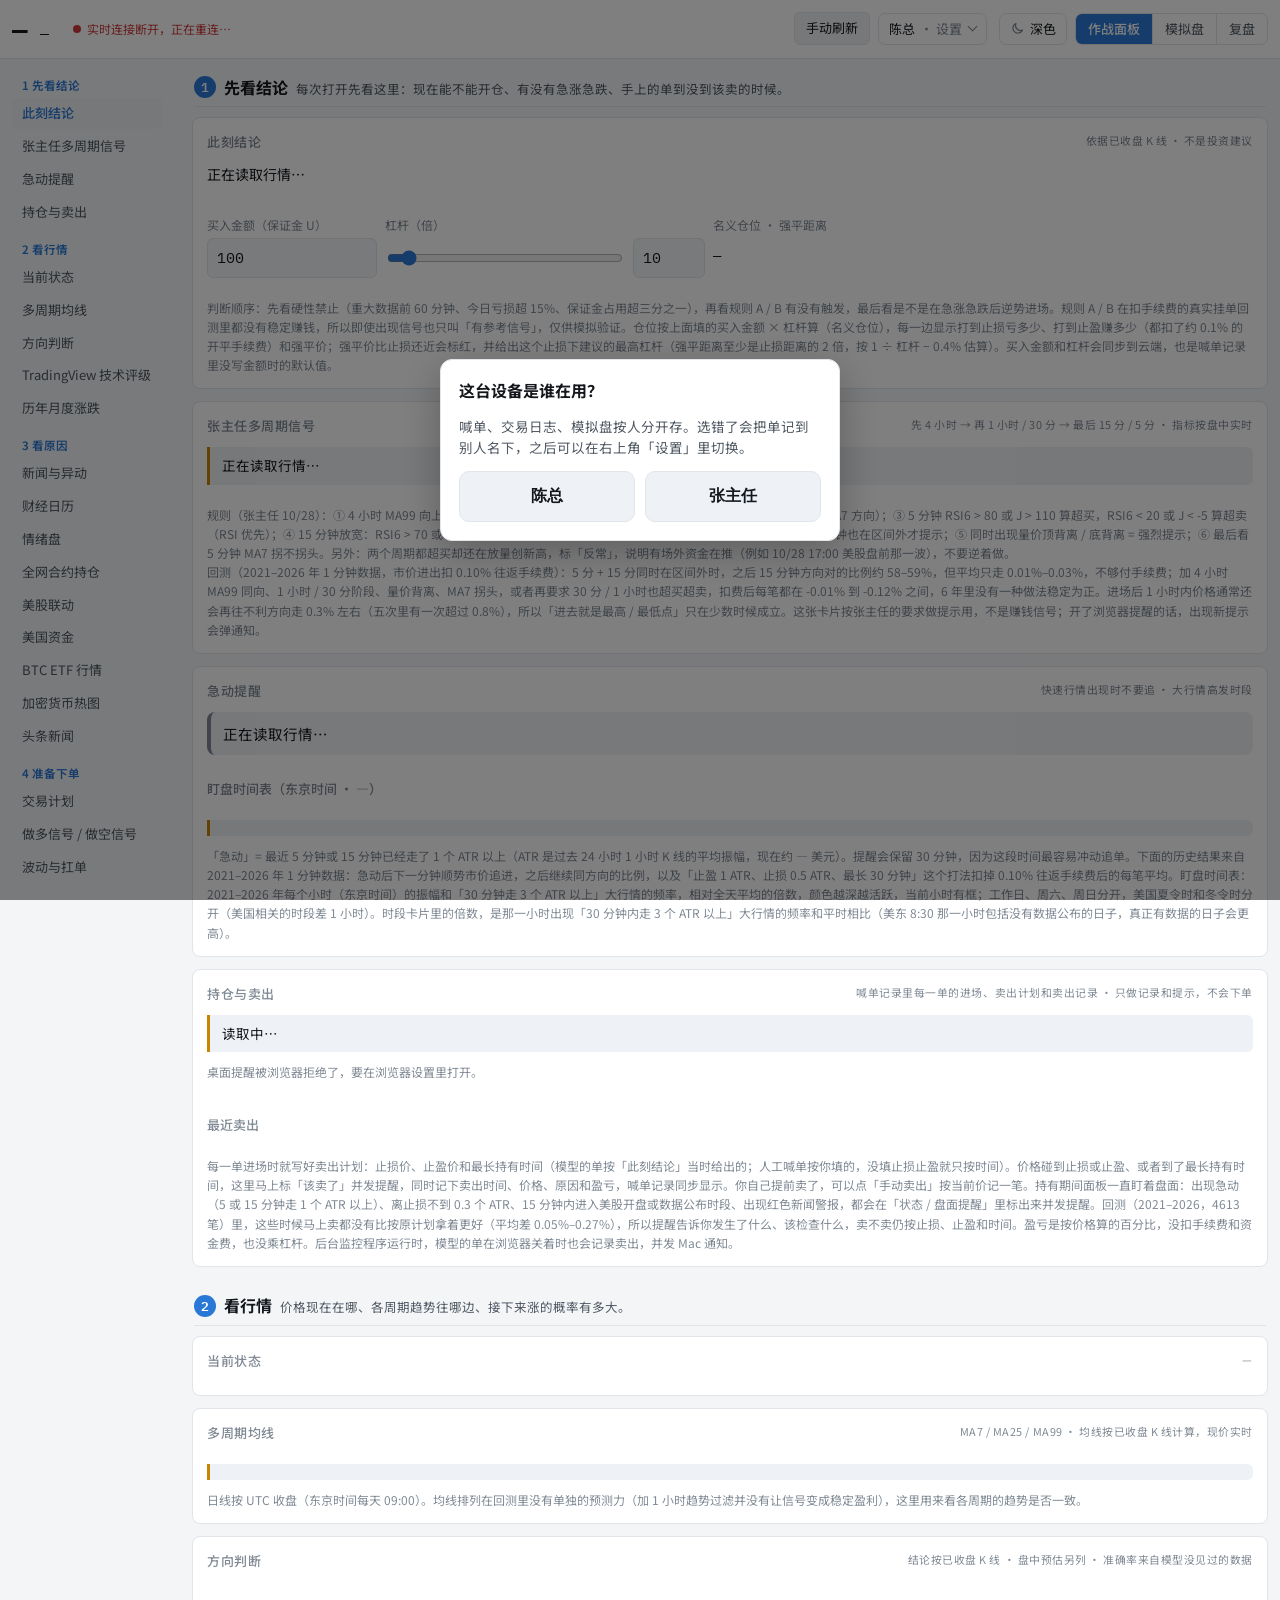
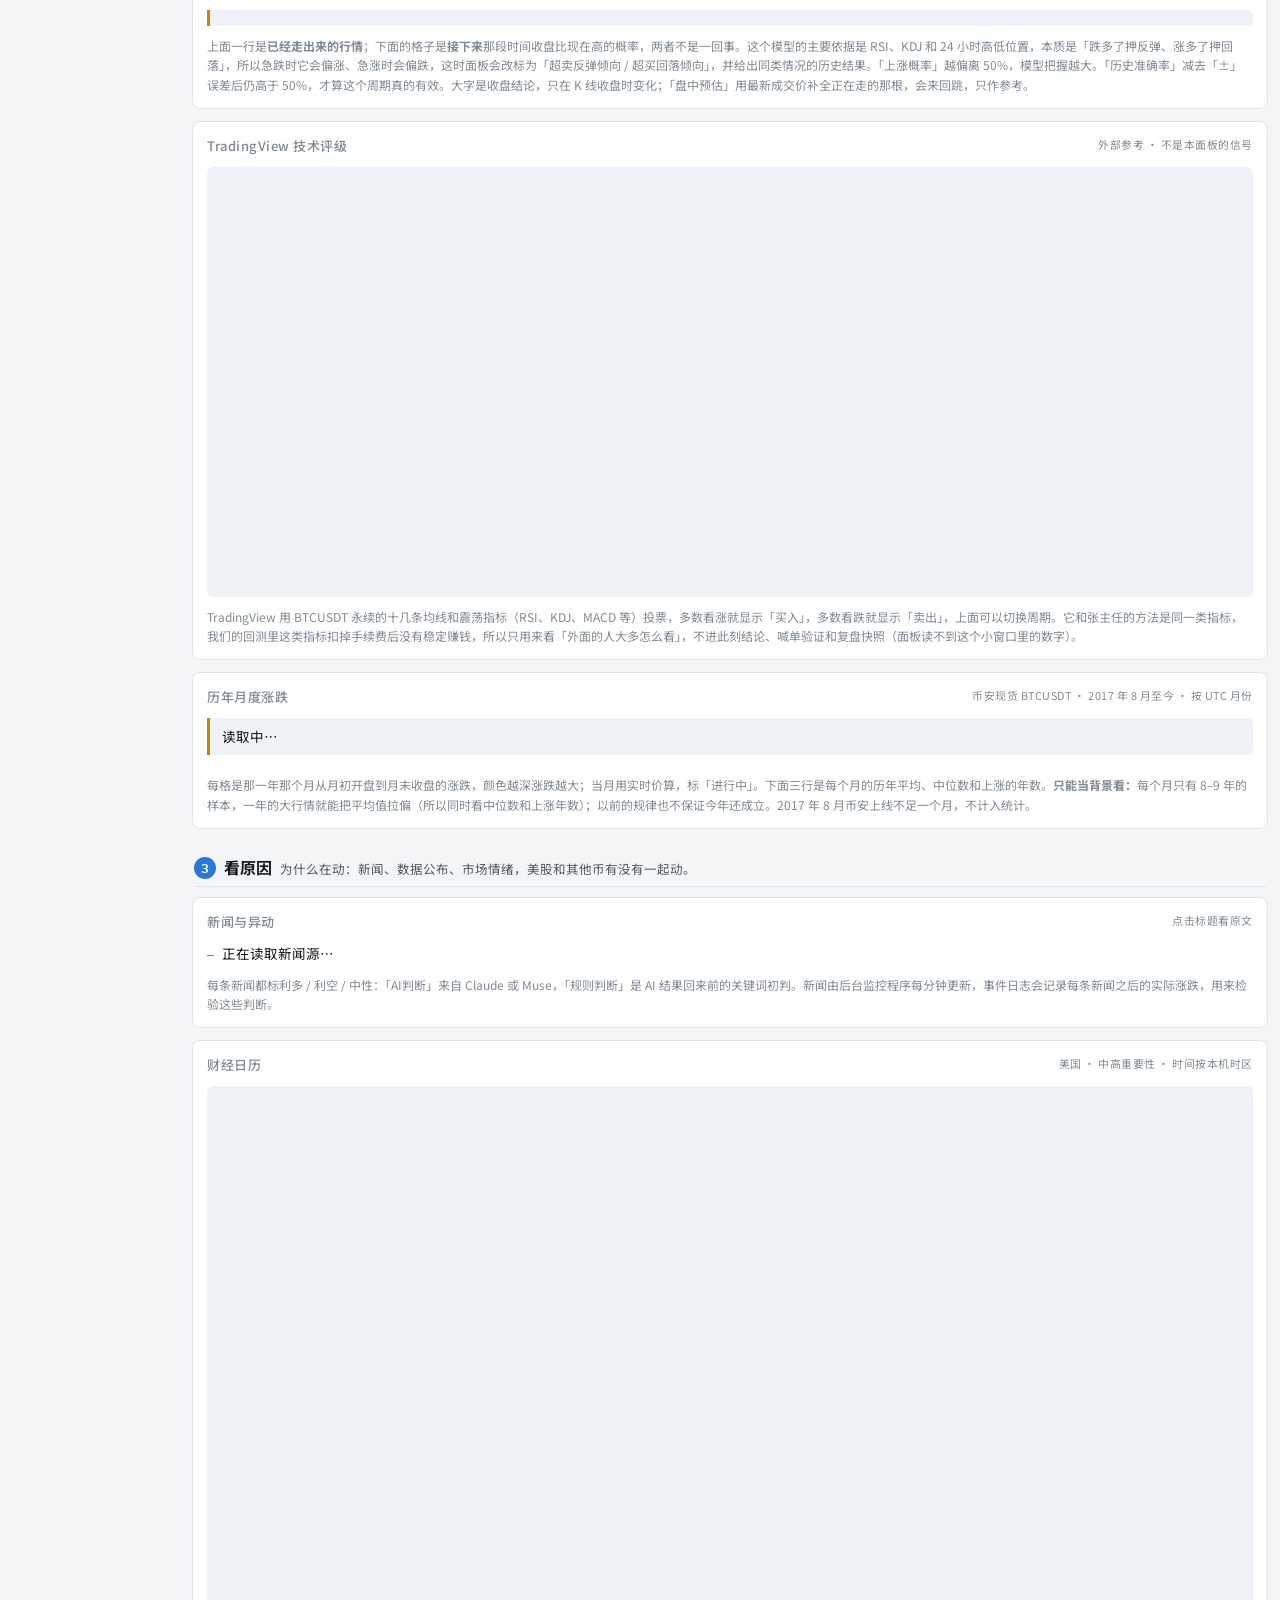
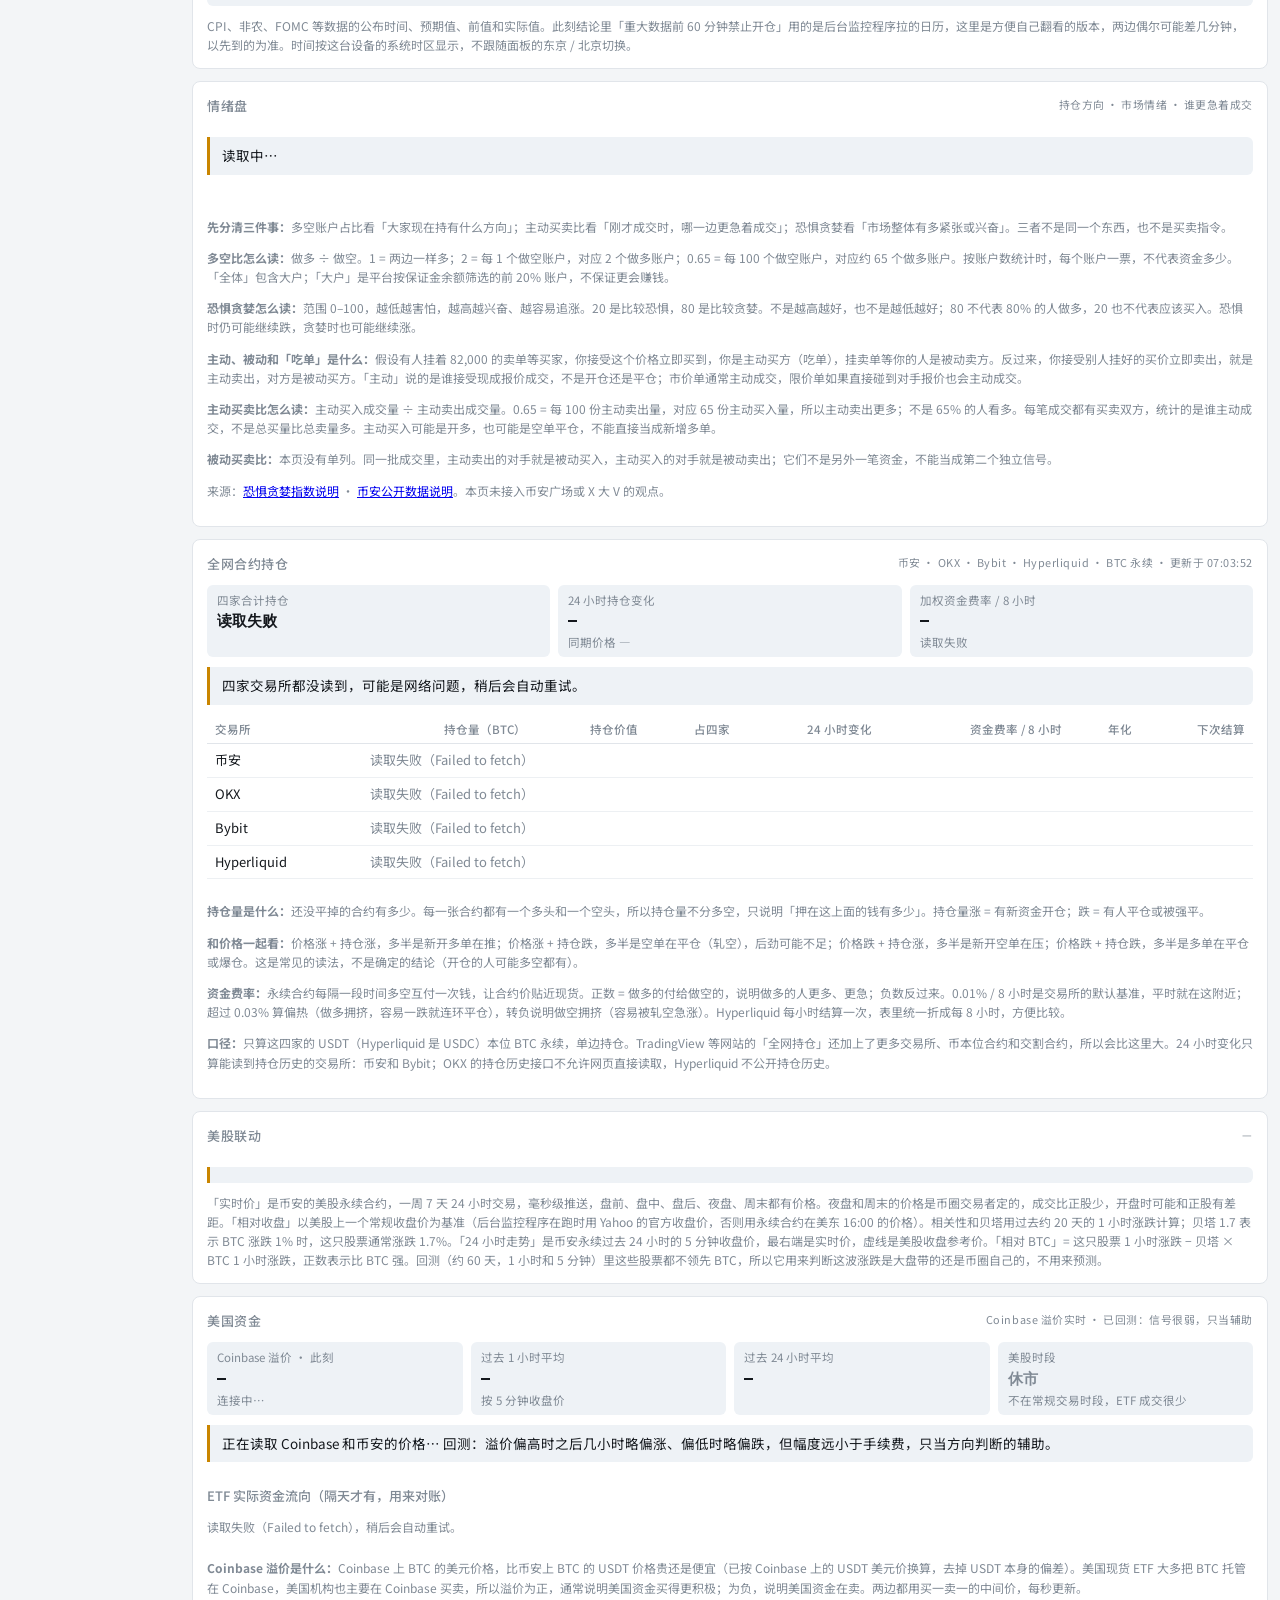
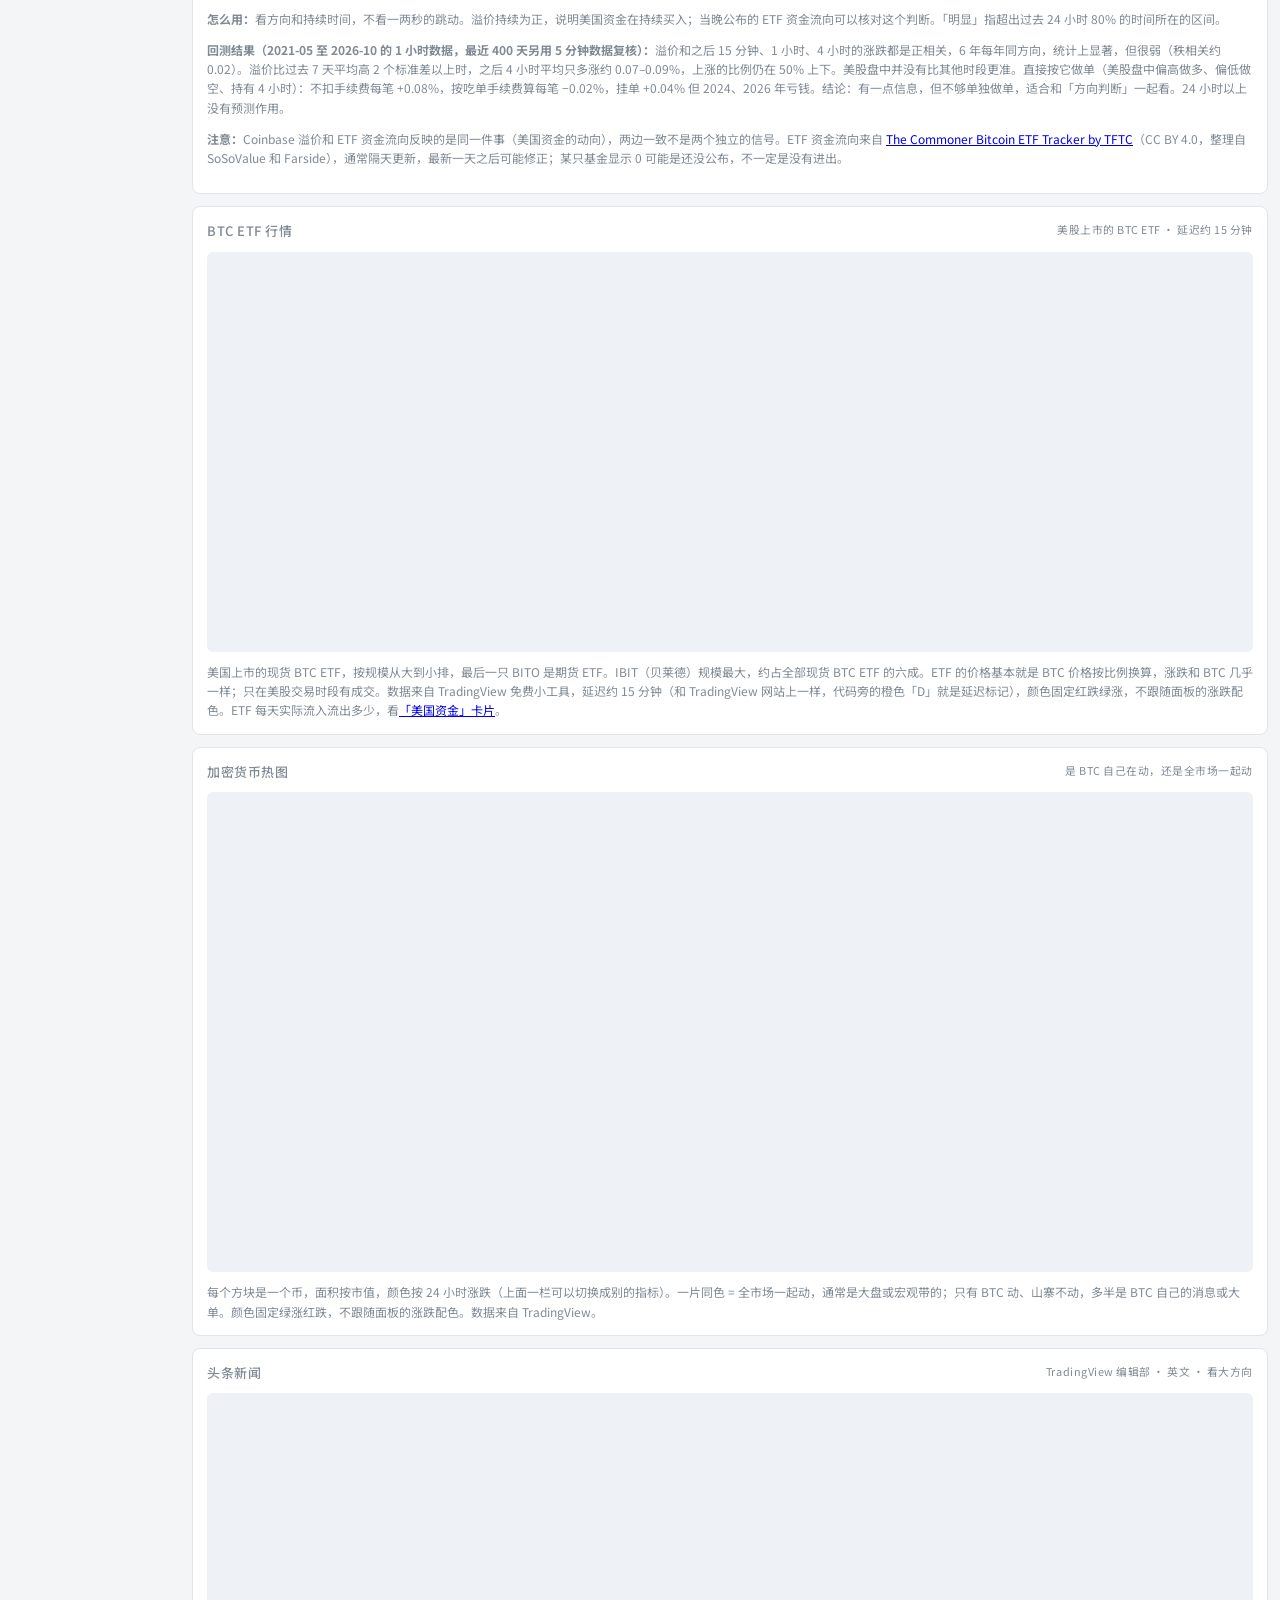
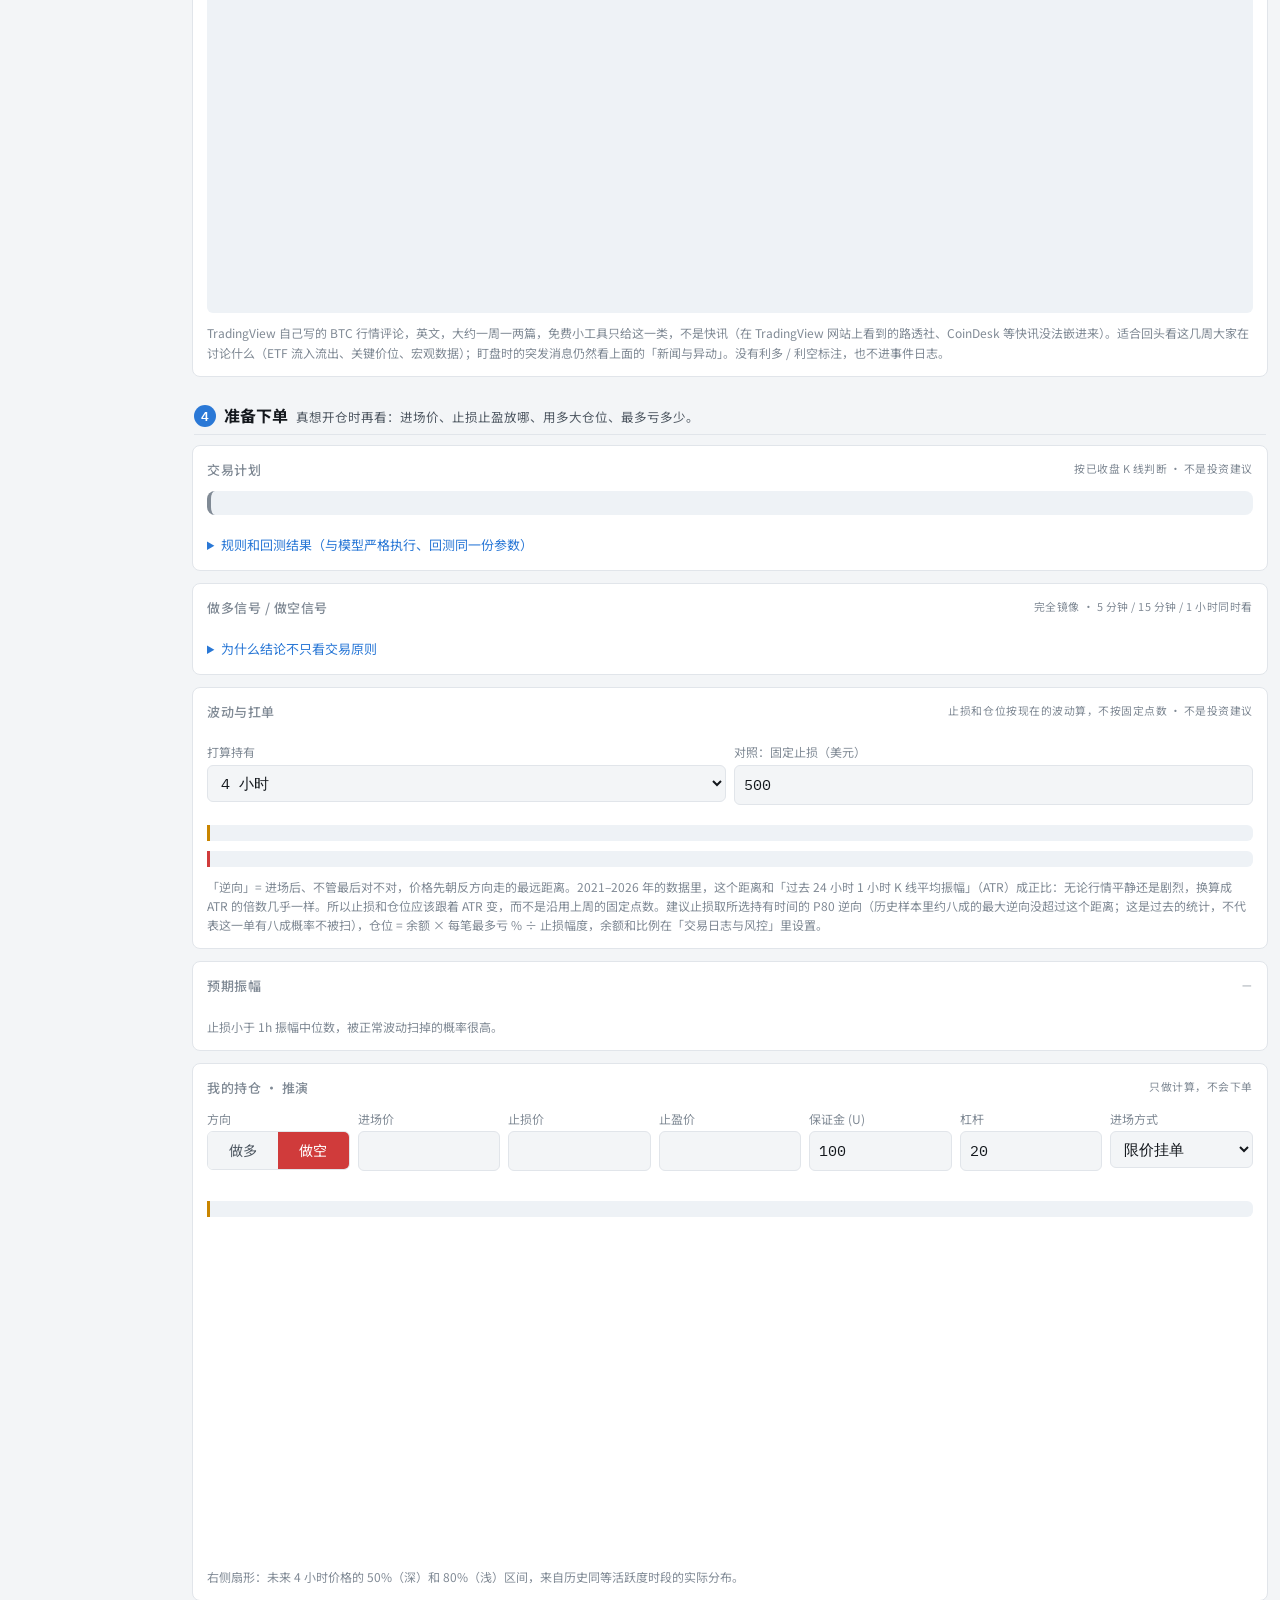
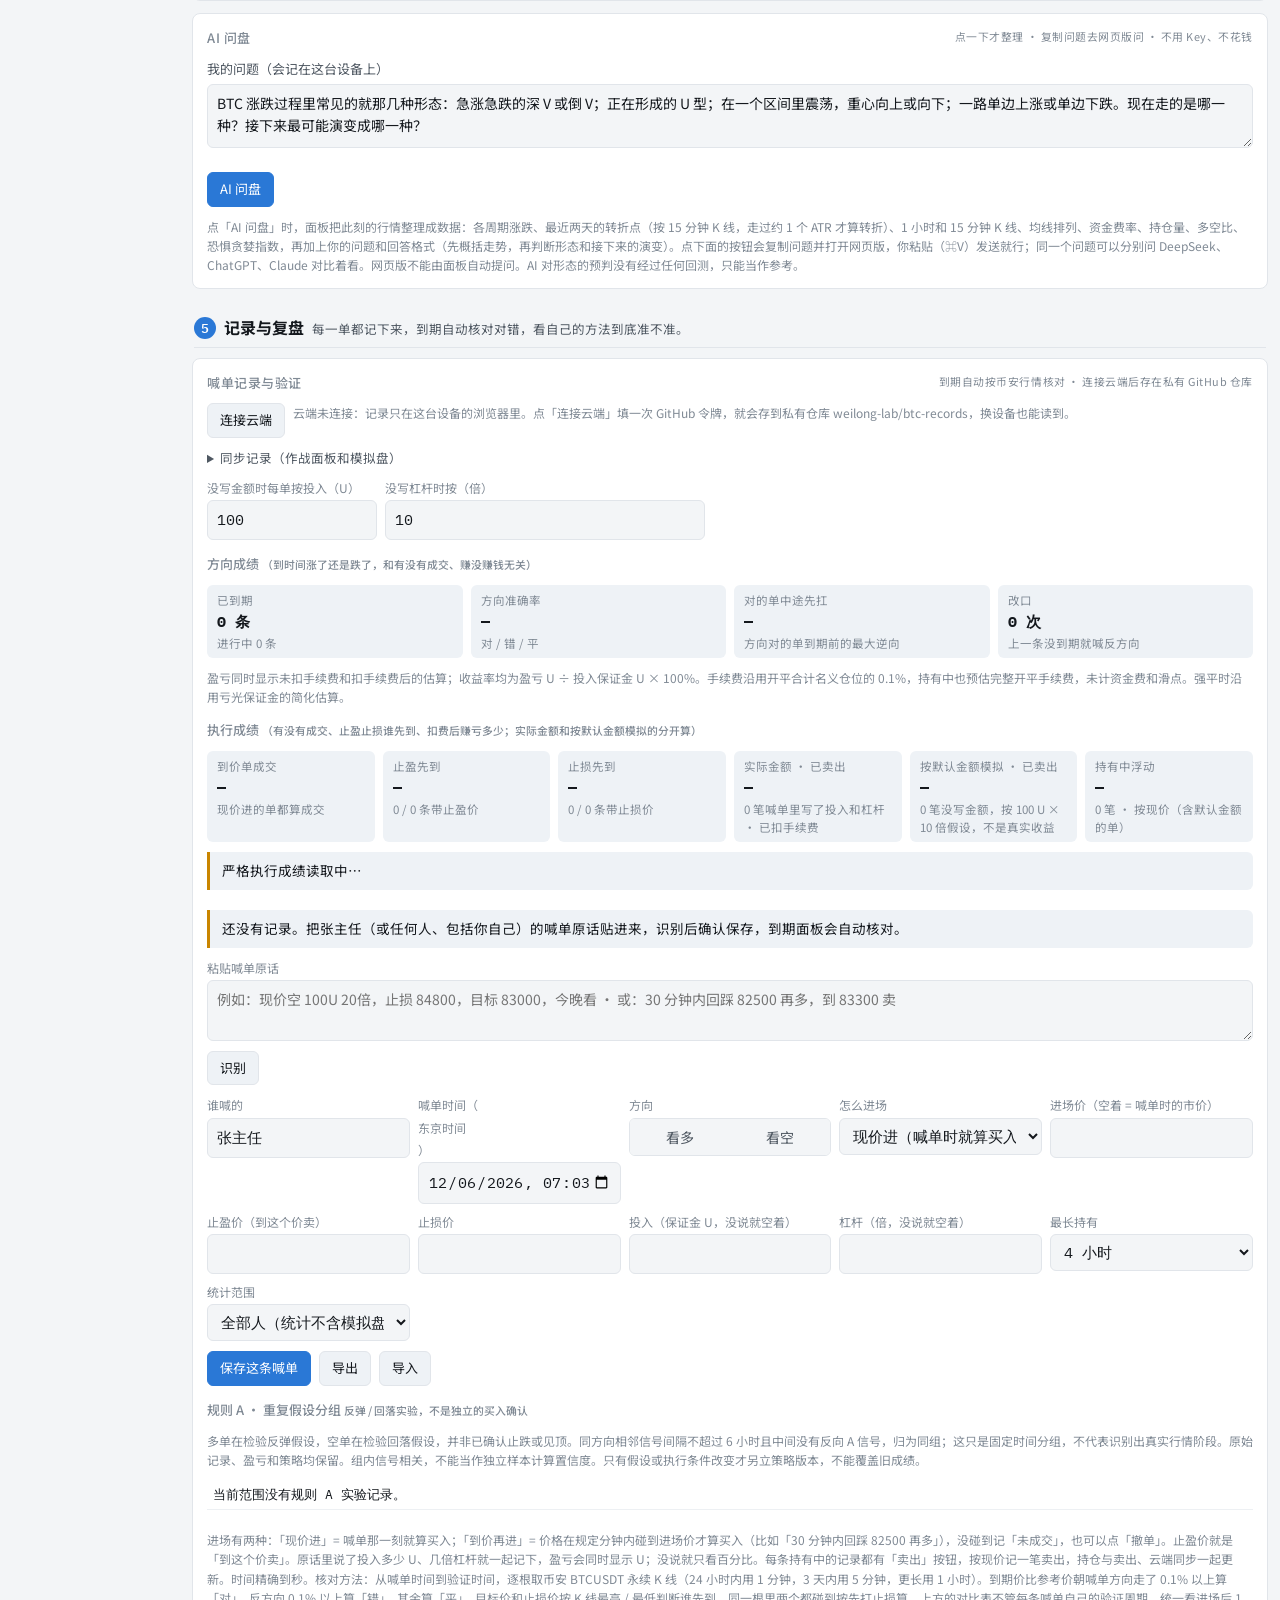
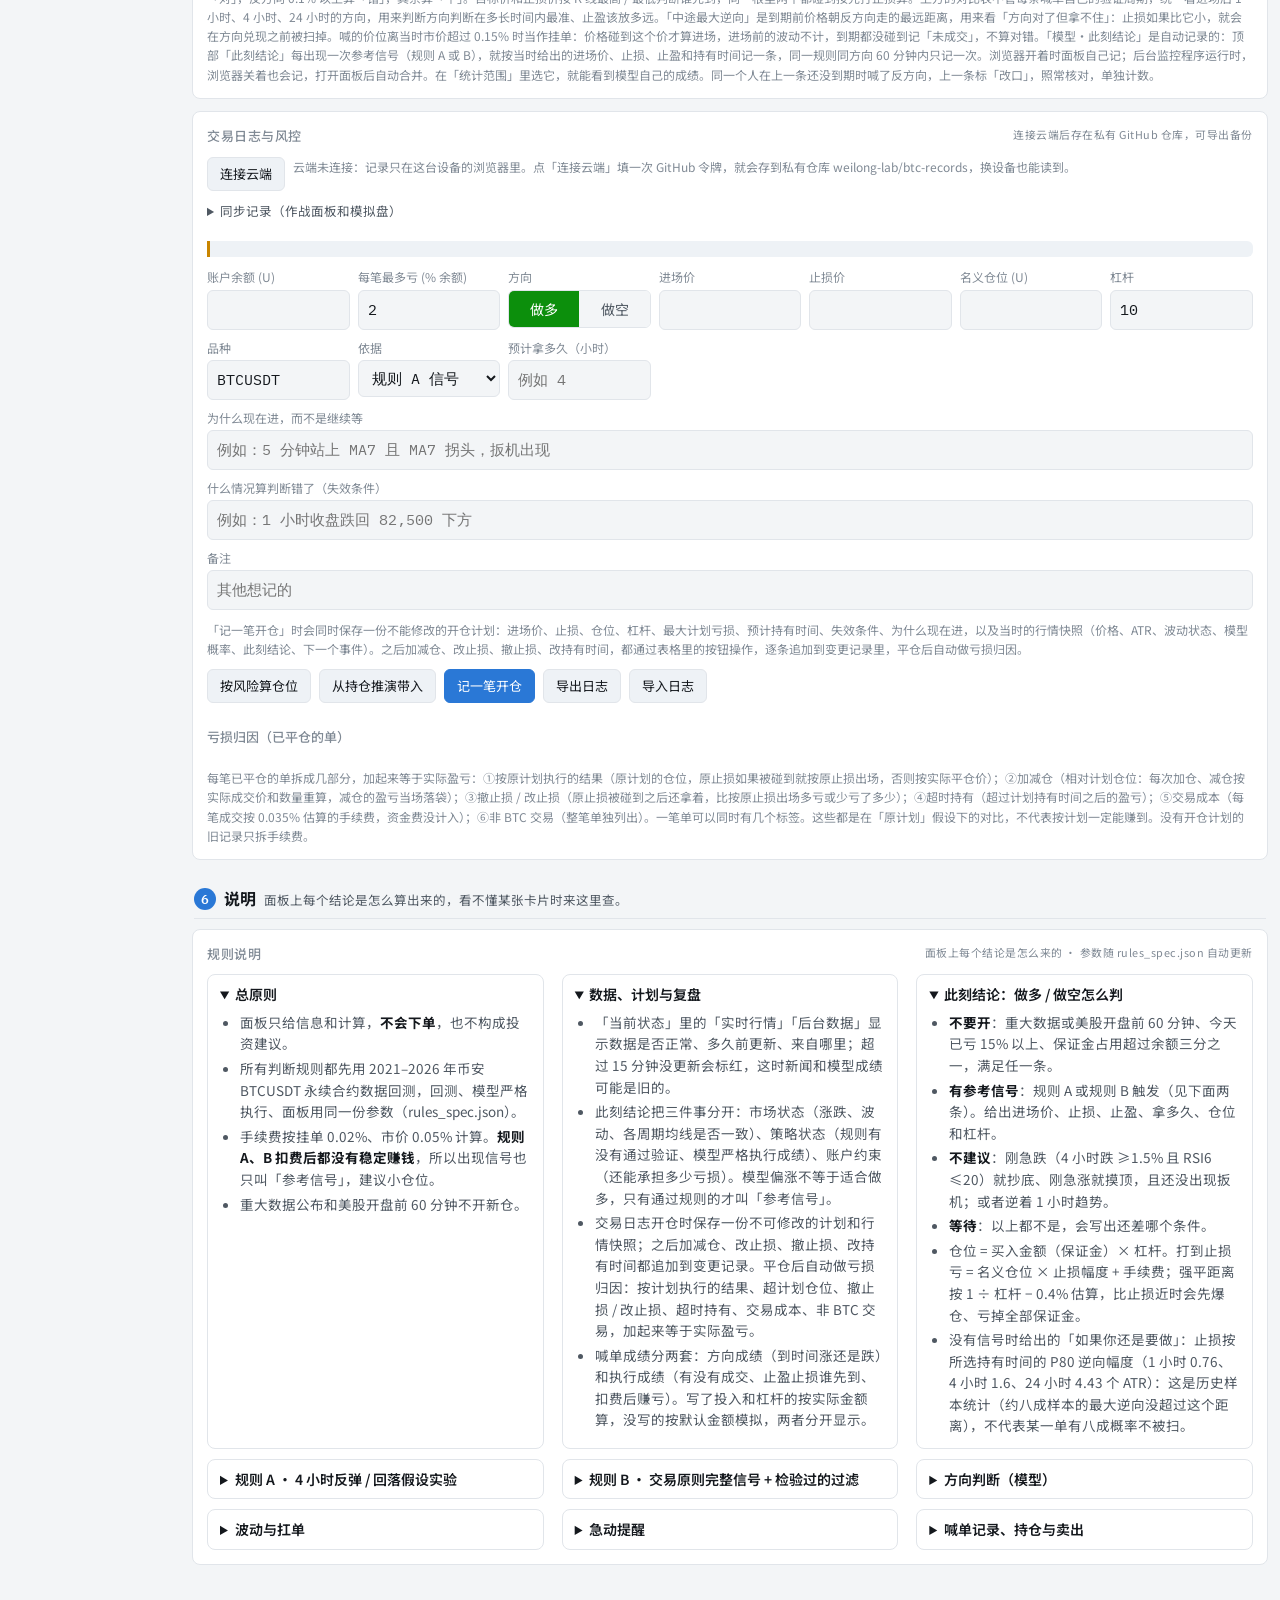
==== commit 8361fe62: "作战面板加「张主任多周期信号」：4 小时 MA99 定方向 → 1 小时 / 30 分阶段 → 5 分 + 15 分 RSI6 / J 同时超买超卖才提示，量价背离为强烈，附 MA7 拐头和放量反常；" ====
--- a/dashboard/live/index.html
+++ b/dashboard/live/index.html
@@ -371,6 +371,14 @@
     <p class="note">判断顺序：先看硬性禁止（重大数据前 60 分钟、今日亏损超 15%、保证金占用超三分之一），再看规则 A / B 有没有触发，最后看是不是在急涨急跌后逆势进场。规则 A / B 在扣手续费的真实挂单回测里都没有稳定赚钱，所以即使出现信号也只叫「有参考信号」，仅供模拟验证。仓位按上面填的买入金额 × 杠杆算（名义仓位），每一边显示打到止损亏多少、打到止盈赚多少（都扣了约 0.1% 的开平手续费）和强平价；强平价比止损还近会标红，并给出这个止损下建议的最高杠杆（强平距离至少是止损距离的 2 倍，按 1 ÷ 杠杆 − 0.4% 估算）。买入金额和杠杆会同步到云端，也是喊单记录里没写金额时的默认值。</p>
   </section>
 
+  <section data-grp="1" class="card span" id="zhangCard">
+    <h2>张主任多周期信号 <small>先 4 小时 → 再 1 小时 / 30 分 → 最后 15 分 / 5 分 · 指标按盘中实时</small></h2>
+    <div class="verdict" id="zhVerdict">正在读取行情…</div>
+    <div class="tablewrap"><table class="jt" id="zhTable"></table></div>
+    <p class="note">规则（张主任 10/28）：① 4 小时 MA99 向上只做多、向下只做空；② 看 1 小时、30 分钟正处在上涨还是下跌阶段（MA7 方向）；③ 5 分钟 RSI6 &gt; 80 或 J &gt; 110 算超买，RSI6 &lt; 20 或 J &lt; -5 算超卖（RSI 优先）；④ 15 分钟放宽：RSI6 &gt; 70 或 J &gt; 100 超买，RSI6 &lt; 20 或 J &lt; 0 超卖；只有 5 分钟在区间外不报，15 分钟也在区间外才提示；⑤ 同时出现量价顶背离 / 底背离 = 强烈提示；⑥ 最后看 5 分钟 MA7 拐不拐头。另外：两个周期都超买却还在放量创新高，标「反常」，说明有场外资金在推（例如 10/28 17:00 美股盘前那一波），不要逆着做。<br>
+    回测（2021–2026 年 1 分钟数据，市价进出扣 0.10% 往返手续费）：5 分 + 15 分同时在区间外时，之后 15 分钟方向对的比例约 58–59%，但平均只走 0.01%–0.03%，不够付手续费；加 4 小时 MA99 同向、1 小时 / 30 分阶段、量价背离、MA7 拐头，或者再要求 30 分 / 1 小时也超买超卖，扣费后每笔都在 -0.01% 到 -0.12% 之间，6 年里没有一种做法稳定为正。进场后 1 小时内价格通常还会再往不利方向走 0.3% 左右（五次里有一次超过 0.8%），所以「进去就是最高 / 最低点」只在少数时候成立。这张卡片按张主任的要求做提示用，不是赚钱信号；开了浏览器提醒的话，出现新提示会弹通知。</p>
+  </section>
+
   <section data-grp="1" class="card span" id="fastCard">
     <h2>急动提醒 <small>快速行情出现时不要追 · 大行情高发时段</small></h2>
     <div class="fm-now" id="fmNow">正在读取行情…</div>
@@ -2696,6 +2704,90 @@
     S.maRel = relation; S.maRes = res;
   }
 }
+// ---------------- 张主任多周期信号（与 backtest/zhang_mtf.py、monitor/zhang_alert.py 同口径） ----------------
+// RSI6（平滑系数 1/6）和 KDJ(9,3,3) 的 J，返回最后一根的值
+function osc(bars) {
+  let up = 0, dn = 0, k = null, d = null, rsi = NaN, j = NaN;
+  for (let i = 0; i < bars.length; i++) {
+    if (i > 0) {
+      const dl = bars[i].c - bars[i - 1].c, u = Math.max(dl, 0), w = Math.max(-dl, 0);
+      if (i === 1) { up = u; dn = w; } else { up = up * 5 / 6 + u / 6; dn = dn * 5 / 6 + w / 6; }
+      rsi = dn === 0 ? 100 : 100 - 100 / (1 + up / dn);
+    }
+    let rsv = 50;
+    if (i >= 8) {
+      let lo = Infinity, hi = -Infinity;
+      for (let m = i - 8; m <= i; m++) { lo = Math.min(lo, bars[m].l); hi = Math.max(hi, bars[m].h); }
+      if (hi > lo) rsv = (bars[i].c - lo) / (hi - lo) * 100;
+    }
+    k = k === null ? rsv : k * 2 / 3 + rsv / 3; d = d === null ? k : d * 2 / 3 + k / 3; j = 3 * k - 2 * d;
+  }
+  return { rsi, j };
+}
+const ZH = {
+  s5: o => o.rsi > 80 || o.j > 110, l5: o => o.rsi < 20 || o.j < -5,
+  s15: o => o.rsi > 70 || o.j > 100, l15: o => o.rsi < 20 || o.j < 0,
+};
+function zhState() {
+  const closedB = b => (b || []).slice(0, -1);
+  const b5 = live(S.b5 || []), b15 = live(S.b15 || []), c5 = closedB(S.b5), h4 = closedB(S.b240);
+  if (b5.length < 200 || b15.length < 100 || h4.length < 103 || (S.b60 || []).length < 20 || (S.b30 || []).length < 20) return null;
+  const ma = (arr, i, n) => { let t = 0; for (let k = i - n + 1; k <= i; k++) t += arr[k].c; return t / n; };
+  const slope7 = b => { const c = closedB(b), i = c.length - 1; return Math.sign(ma(c, i, 7) - ma(c, i - 1, 7)); };
+  const i4 = h4.length - 1, ma99 = ma(h4, i4, 99), dir4 = Math.sign(ma99 - ma(h4, i4 - 3, 99));
+  const o5 = osc(b5.slice(-300)), o15 = osc(b15.slice(-300));
+  const ph1 = slope7(S.b60), ph30 = slope7(S.b30);
+  // 量价背离：最近 6 根（已收盘）创了之前 2 小时的新高 / 新低，但这 6 根里最大的量不到之前 2 小时最大量的 9 成
+  const r6 = c5.slice(-6), p24 = c5.slice(-30, -6), mx = (a, f) => Math.max(...a.map(f)), mn = (a, f) => Math.min(...a.map(f));
+  const volLo = mx(r6, x => x.v) < 0.9 * mx(p24, x => x.v);
+  const divS = mx(r6, x => x.h) >= mx(p24, x => x.h) && volLo, divL = mn(r6, x => x.l) <= mn(p24, x => x.l) && volLo;
+  const n = c5.length - 1, m7 = ma(c5, n, 7), m7p = ma(c5, n - 1, 7), m7pp = ma(c5, n - 2, 7);
+  const t7 = Math.sign(m7 - m7p), t7prev = Math.sign(m7p - m7pp);
+  const short = ZH.s5(o5) && ZH.s15(o15), long = ZH.l5(o5) && ZH.l15(o15);
+  // 反常：两个周期都超买（超卖）还在放量创新高（新低）
+  const cur = b5.at(-1), avgV = c5.slice(-24).reduce((t, x) => t + x.v, 0) / 24, el = (Date.now() - cur.t) / 300e3;
+  const vNow = cur.v / Math.max(0.2, Math.min(1, el));   // 未走完的这根按已过时间折算成整根的量
+  const hot = vNow > 2 * avgV && vNow > c5.at(-1).v;
+  const anomS = short && hot && cur.h >= mx(c5.slice(-12), x => x.h), anomL = long && hot && cur.l <= mn(c5.slice(-12), x => x.l);
+  return { dir4, ma99, ph1, ph30, o5, o15, short, long, divS, divL, t7, t7prev, anomS, anomL, bar: cur.t };
+}
+function renderZhang() {
+  const z = zhState();
+  if (!z) return;
+  const dirTxt = s => s > 0 ? '<span class="good">↑ 向上</span>' : s < 0 ? '<span class="bad">↓ 向下</span>' : '<span class="mut">→ 走平</span>';
+  const ob = (o, s, l) => s(o) ? '<span class="bad">超买</span>' : l(o) ? '<span class="good">超卖</span>' : '<span class="mut">区间内</span>';
+  const n1 = v => isFinite(v) ? v.toFixed(1) : "—";
+  const rows = [
+    ["① 4 小时 MA99", `${fmt(z.ma99)} ${dirTxt(z.dir4)}`, z.dir4 > 0 ? "大方向偏多：只考虑做多" : z.dir4 < 0 ? "大方向偏空：只考虑做空" : "走平：方向不明"],
+    ["② 1 小时 / 30 分 阶段", `1 小时 ${dirTxt(z.ph1)} · 30 分 ${dirTxt(z.ph30)}`, z.ph1 > 0 && z.ph30 > 0 ? "正在上涨段" : z.ph1 < 0 && z.ph30 < 0 ? "正在下跌段" : "两个周期不一致"],
+    ["③ 5 分 RSI6 / J", `${n1(z.o5.rsi)} / ${n1(z.o5.j)}`, ob(z.o5, ZH.s5, ZH.l5) + "<small>超买 RSI&gt;80 或 J&gt;110 · 超卖 RSI&lt;20 或 J&lt;-5</small>"],
+    ["④ 15 分 RSI6 / J", `${n1(z.o15.rsi)} / ${n1(z.o15.j)}`, ob(z.o15, ZH.s15, ZH.l15) + "<small>超买 RSI&gt;70 或 J&gt;100 · 超卖 RSI&lt;20 或 J&lt;0</small>"],
+    ["⑤ 量价背离（5 分）", z.divS ? '<span class="bad">顶背离</span>' : z.divL ? '<span class="good">底背离</span>' : '<span class="mut">没有</span>', "新高 / 新低时量没跟上"],
+    ["⑥ 5 分 MA7", dirTxt(z.t7), z.t7 !== z.t7prev ? "刚拐头" : "没拐头"],
+  ];
+  $("zhTable").innerHTML = `<tbody>${rows.map(r => `<tr><td class="t">${r[0]}</td><td class="t">${r[1]}</td><td class="t">${r[2]}</td></tr>`).join("")}</tbody>`;
+  let v = "没有信号：5 分和 15 分没有同时超买或超卖，按兵不动。", cls = "verdict", note = null;
+  const side = z.short ? "short" : z.long ? "long" : null;
+  if (side) {
+    const s = side === "short", word = s ? "做空" : "做多", with4 = s ? z.dir4 < 0 : z.dir4 > 0;
+    const div = s ? z.divS : z.divL, turned = s ? z.t7 < 0 : z.t7 > 0, anom = s ? z.anomS : z.anomL;
+    if (anom) {
+      v = `反常：5 分和 15 分都${s ? "超买" : "超卖"}，但还在放量${s ? "创新高" : "创新低"}，可能有场外资金在推。先别${word}，等量缩下来、MA7 拐头再说。`;
+      cls = "verdict bad"; note = ["反常异动", v];
+    } else {
+      v = `${div ? "强烈" : ""}提示${word}：5 分和 15 分都${s ? "超买" : "超卖"}${div ? `，还出现量价${s ? "顶" : "底"}背离` : ""}；${with4 ? "顺着 4 小时 MA99 大方向" : "但逆着 4 小时 MA99 大方向，要更小心"}；5 分 MA7 ${turned ? "已经拐头" : "还没拐头，可以再等等"}。盘中值，以这根 5 分钟收盘为准。`;
+      cls = "verdict " + (with4 ? (div ? "goodv" : "") : "bad"); note = [`${div ? "强烈" : ""}提示${word}`, v];
+    }
+  }
+  $("zhVerdict").className = cls; $("zhVerdict").textContent = v;
+  if (note) {
+    const key = `zh:${note[0]}:${z.bar}`; S.zhNotified = S.zhNotified || new Set();
+    if (!S.zhNotified.has(key)) {
+      S.zhNotified.add(key);
+      try { if ("Notification" in window && Notification.permission === "granted") new Notification(`张主任规则 · ${note[0]}`, { body: note[1], tag: key }); } catch (e) { /* 只在页面提示 */ }
+    }
+  }
+}
 // 喊单 / 持仓每秒重画：手指按着或正在滑动时先不重画（不然按钮被换掉，点了没反应、滚动会跳），内容没变也不重画
 let UI_HOLD = 0;
 const HOLD_IDS = ["cTable", "pOpen"];
@@ -2888,7 +2980,7 @@
     computeProbs();
     const st = stats();
     if (st) { $("chg").textContent = pct(st.chg24) + " 24h"; $("chg").className = "chg num " + (st.chg24 >= 0 ? "good" : "bad"); }
-    renderStatus(st); renderMA(); renderUS(); renderFC(); renderVol(); renderFast(); renderSummary(st); renderCalls(); renderPositions(); plan(st); renderRuler(st); mirror(st); calc(st); renderJournal();
+    renderStatus(st); renderMA(); renderZhang(); renderUS(); renderFC(); renderVol(); renderFast(); renderSummary(st); renderCalls(); renderPositions(); plan(st); renderRuler(st); mirror(st); calc(st); renderJournal();
   } catch (err) { console.error(err); }
 }
 async function fullRefresh() {
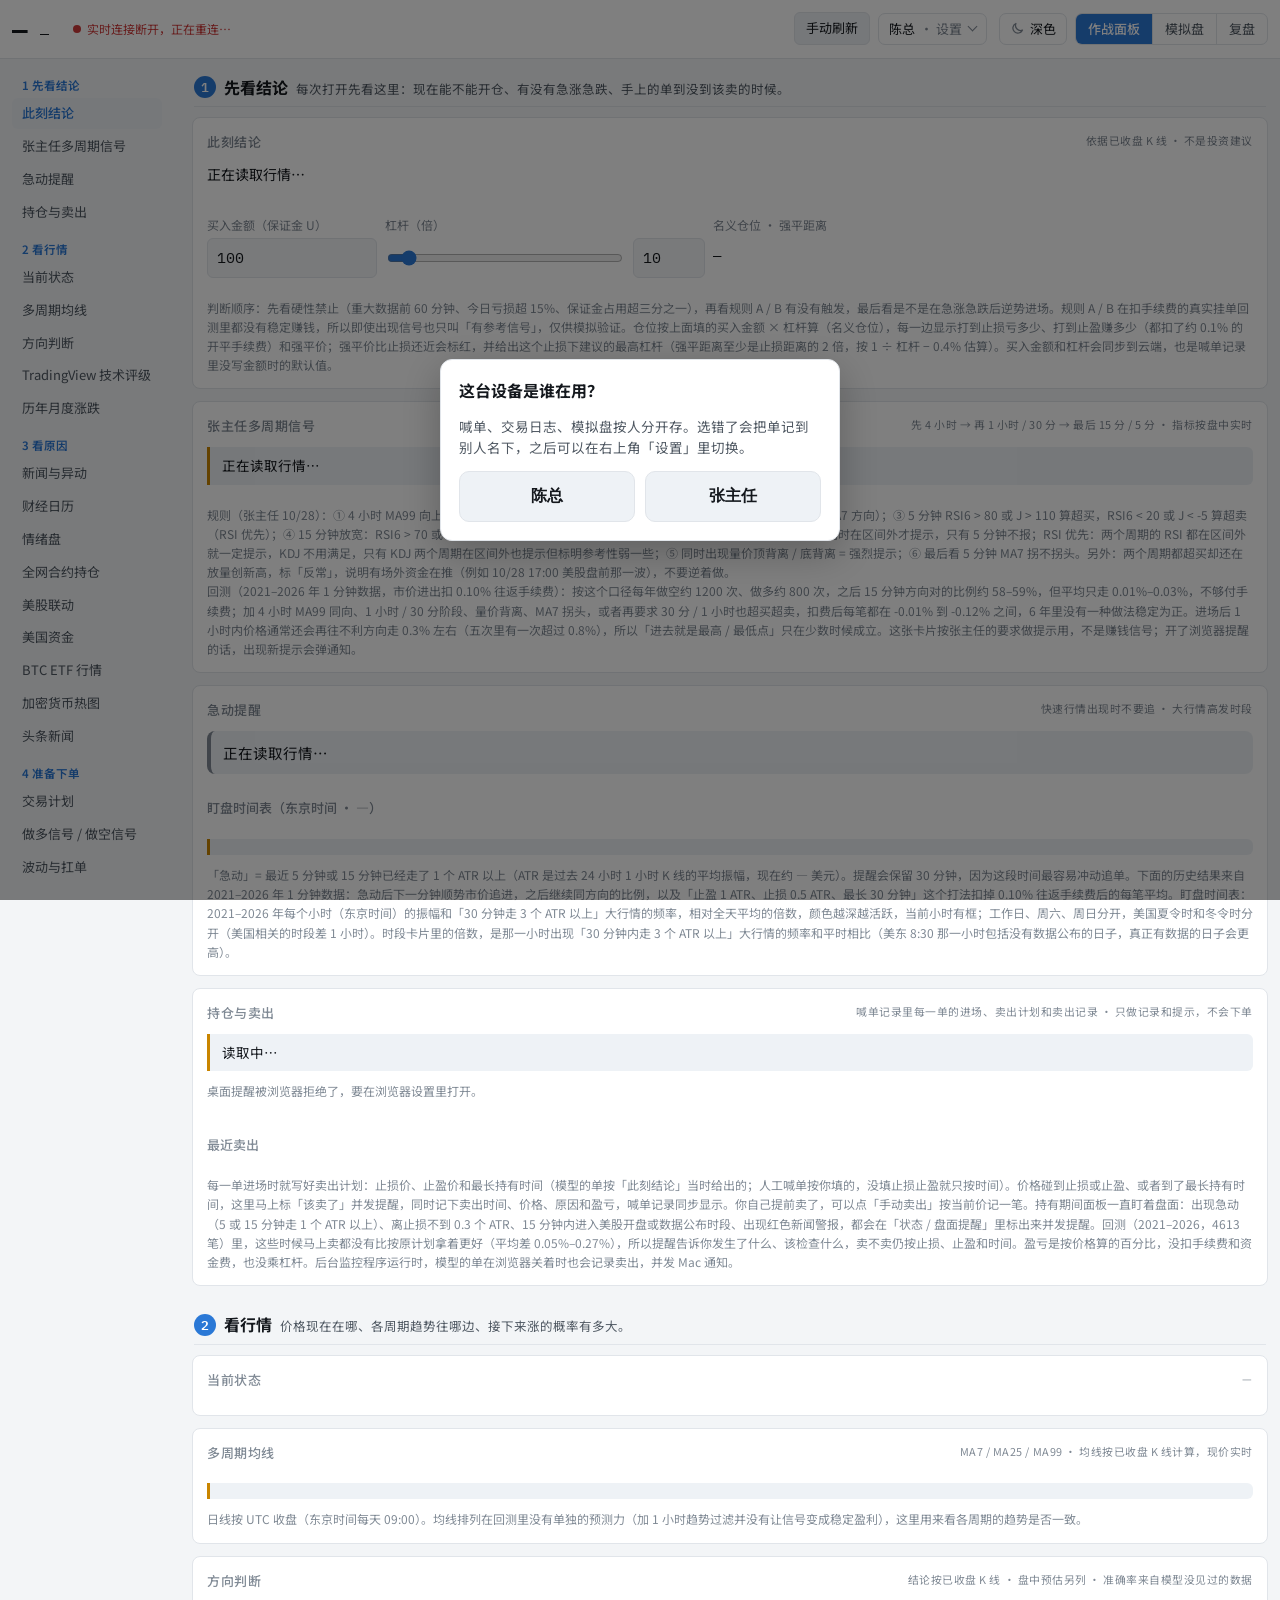
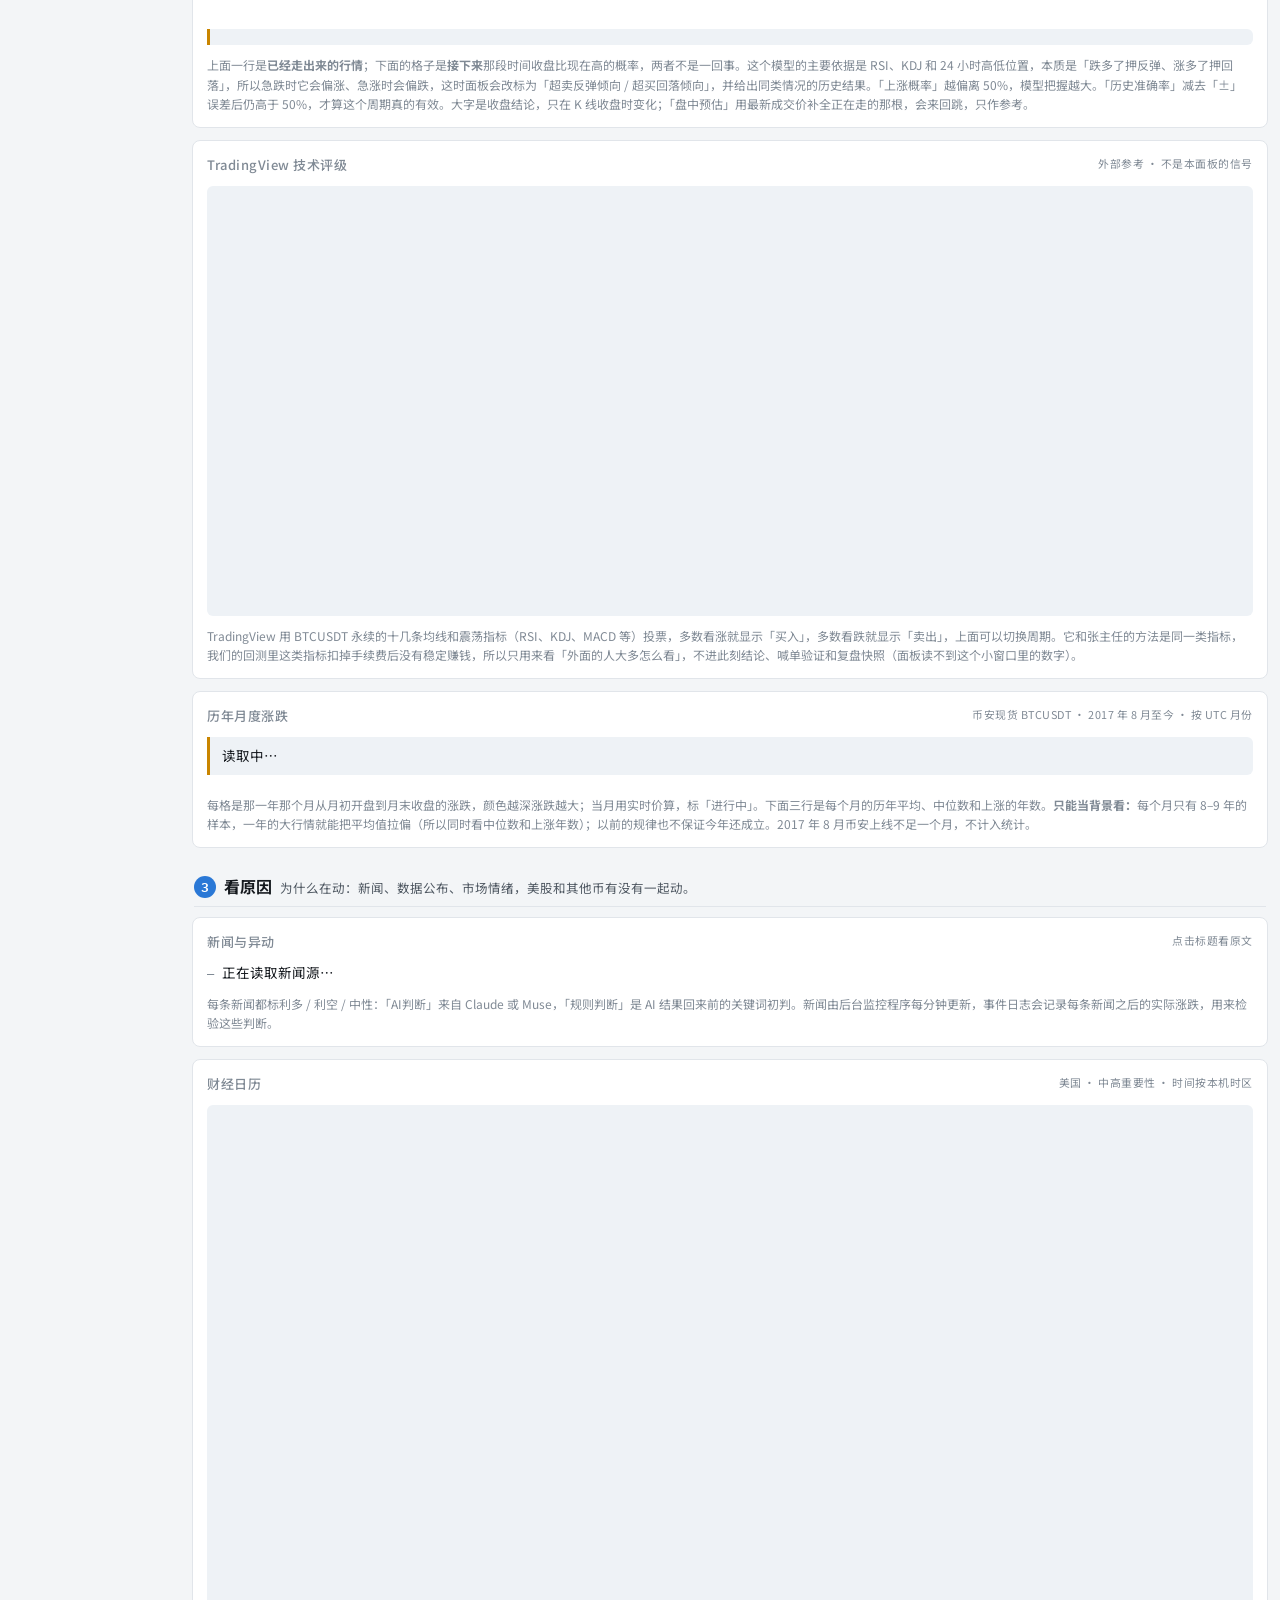
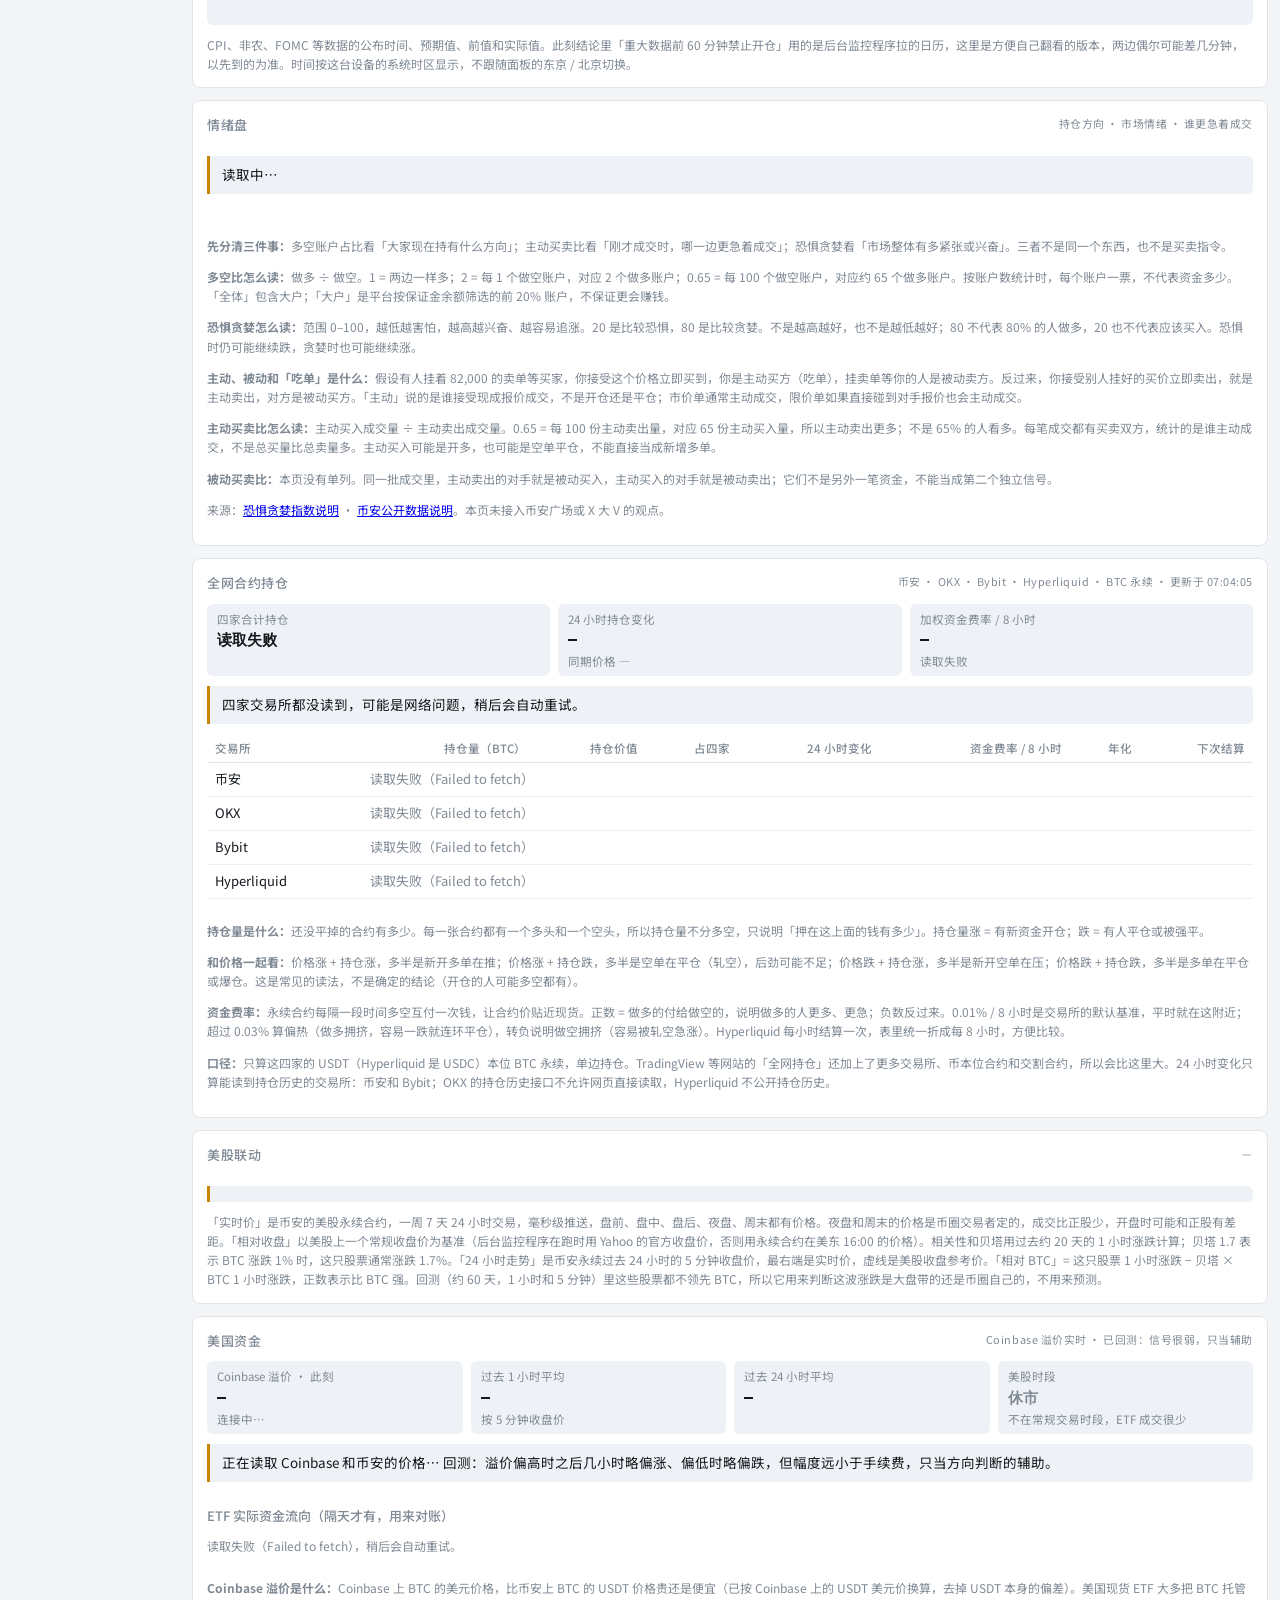
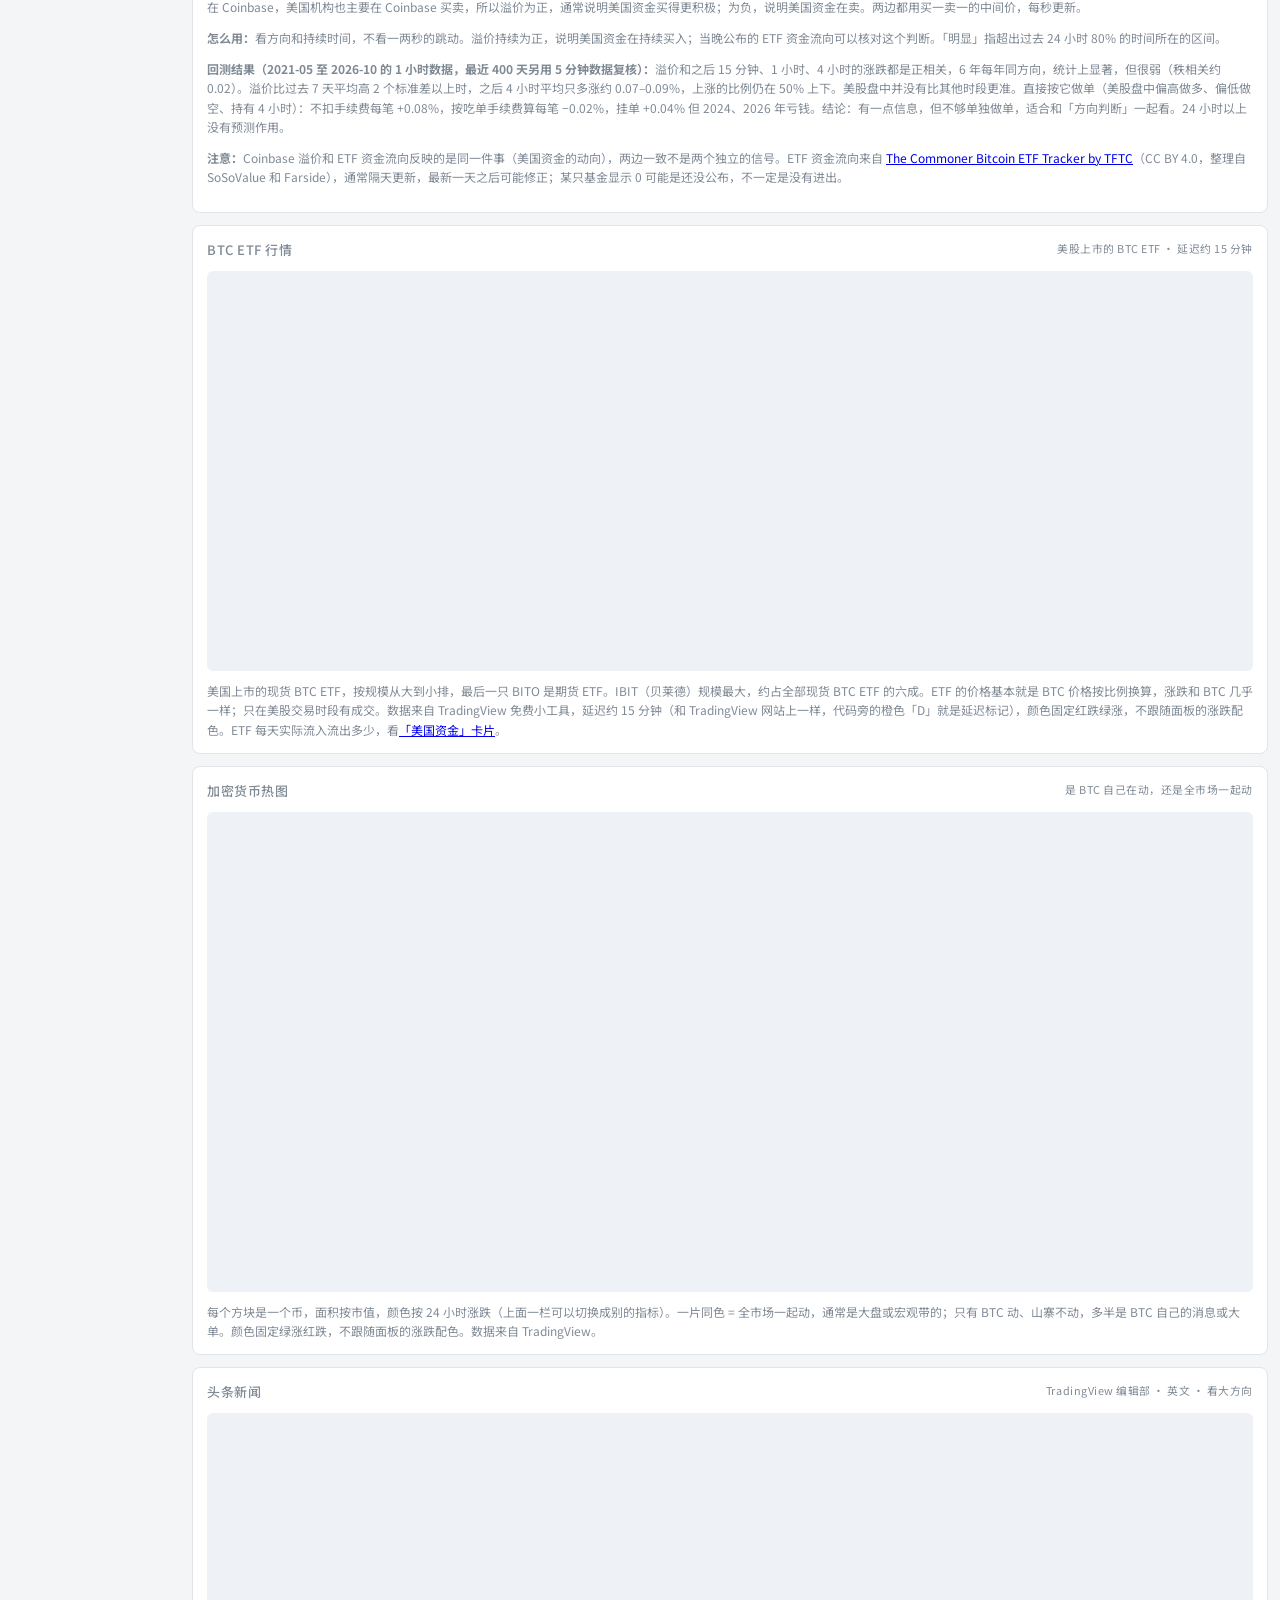
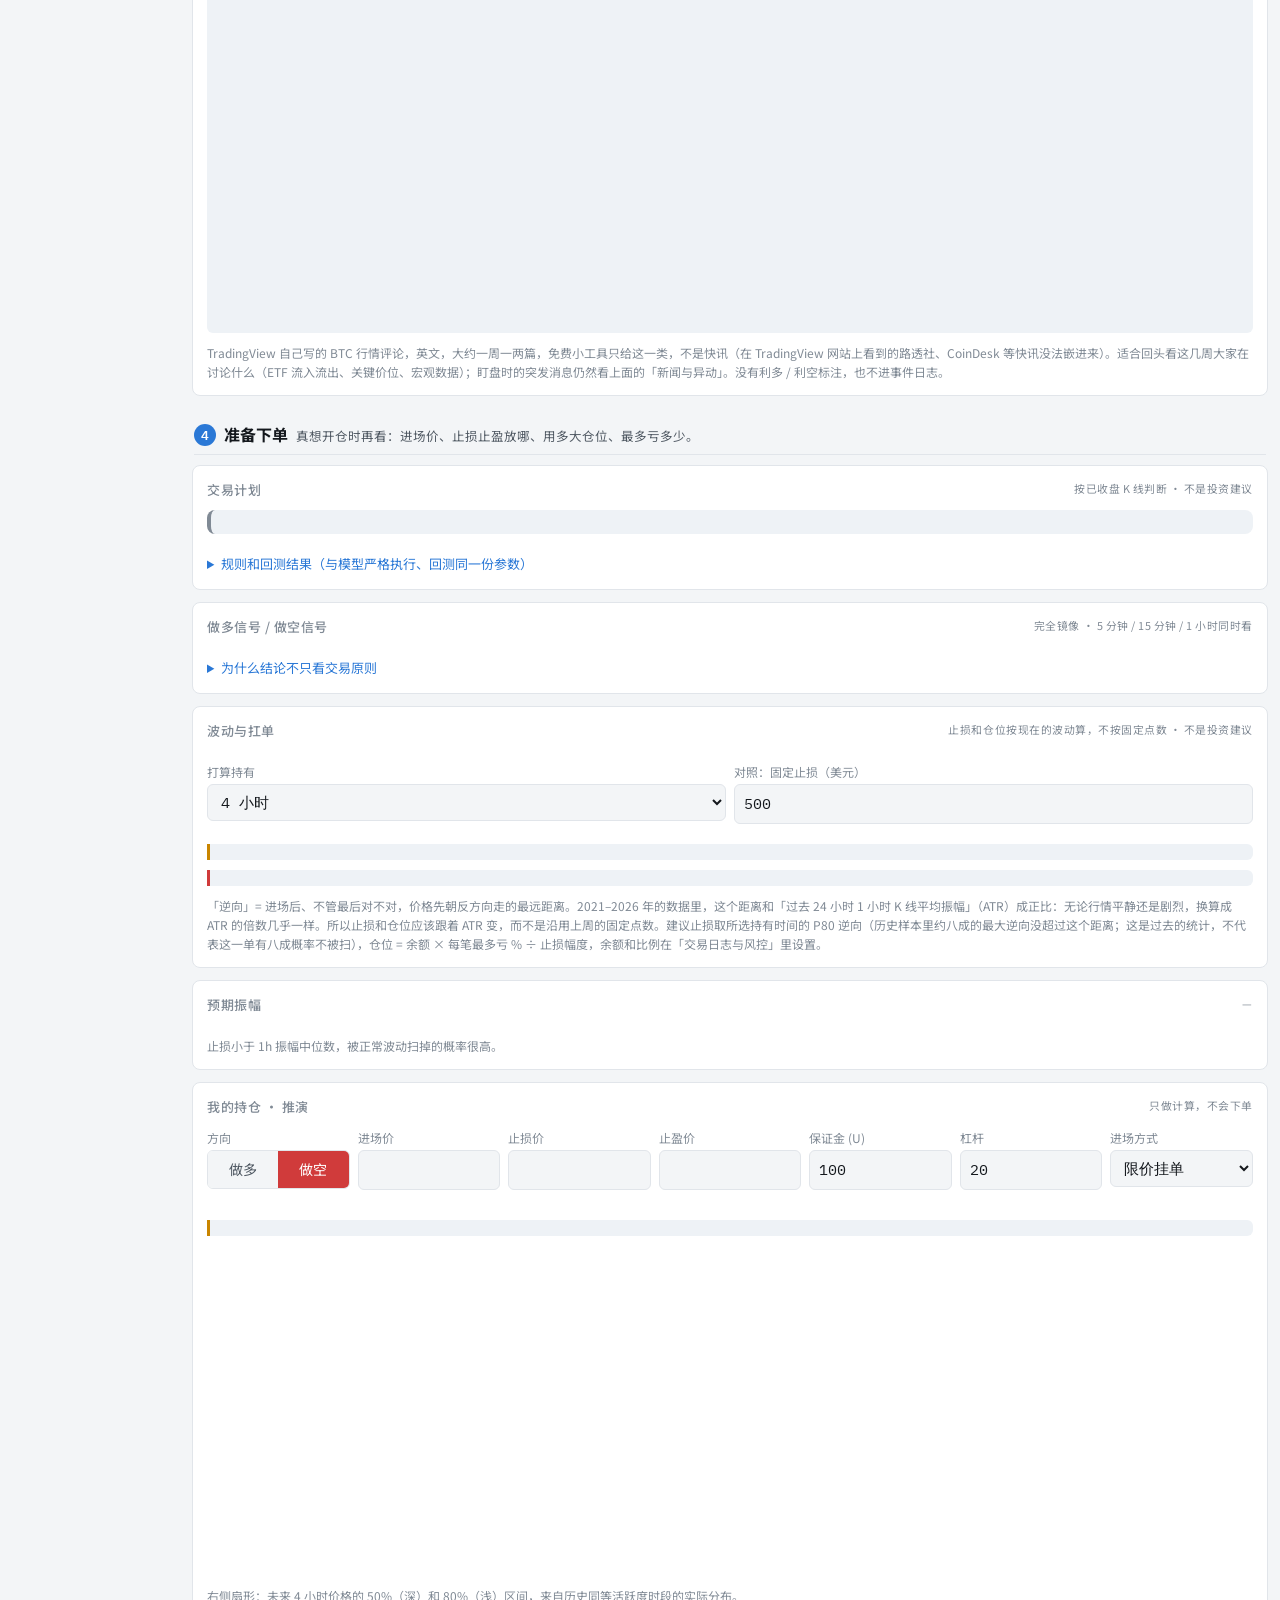
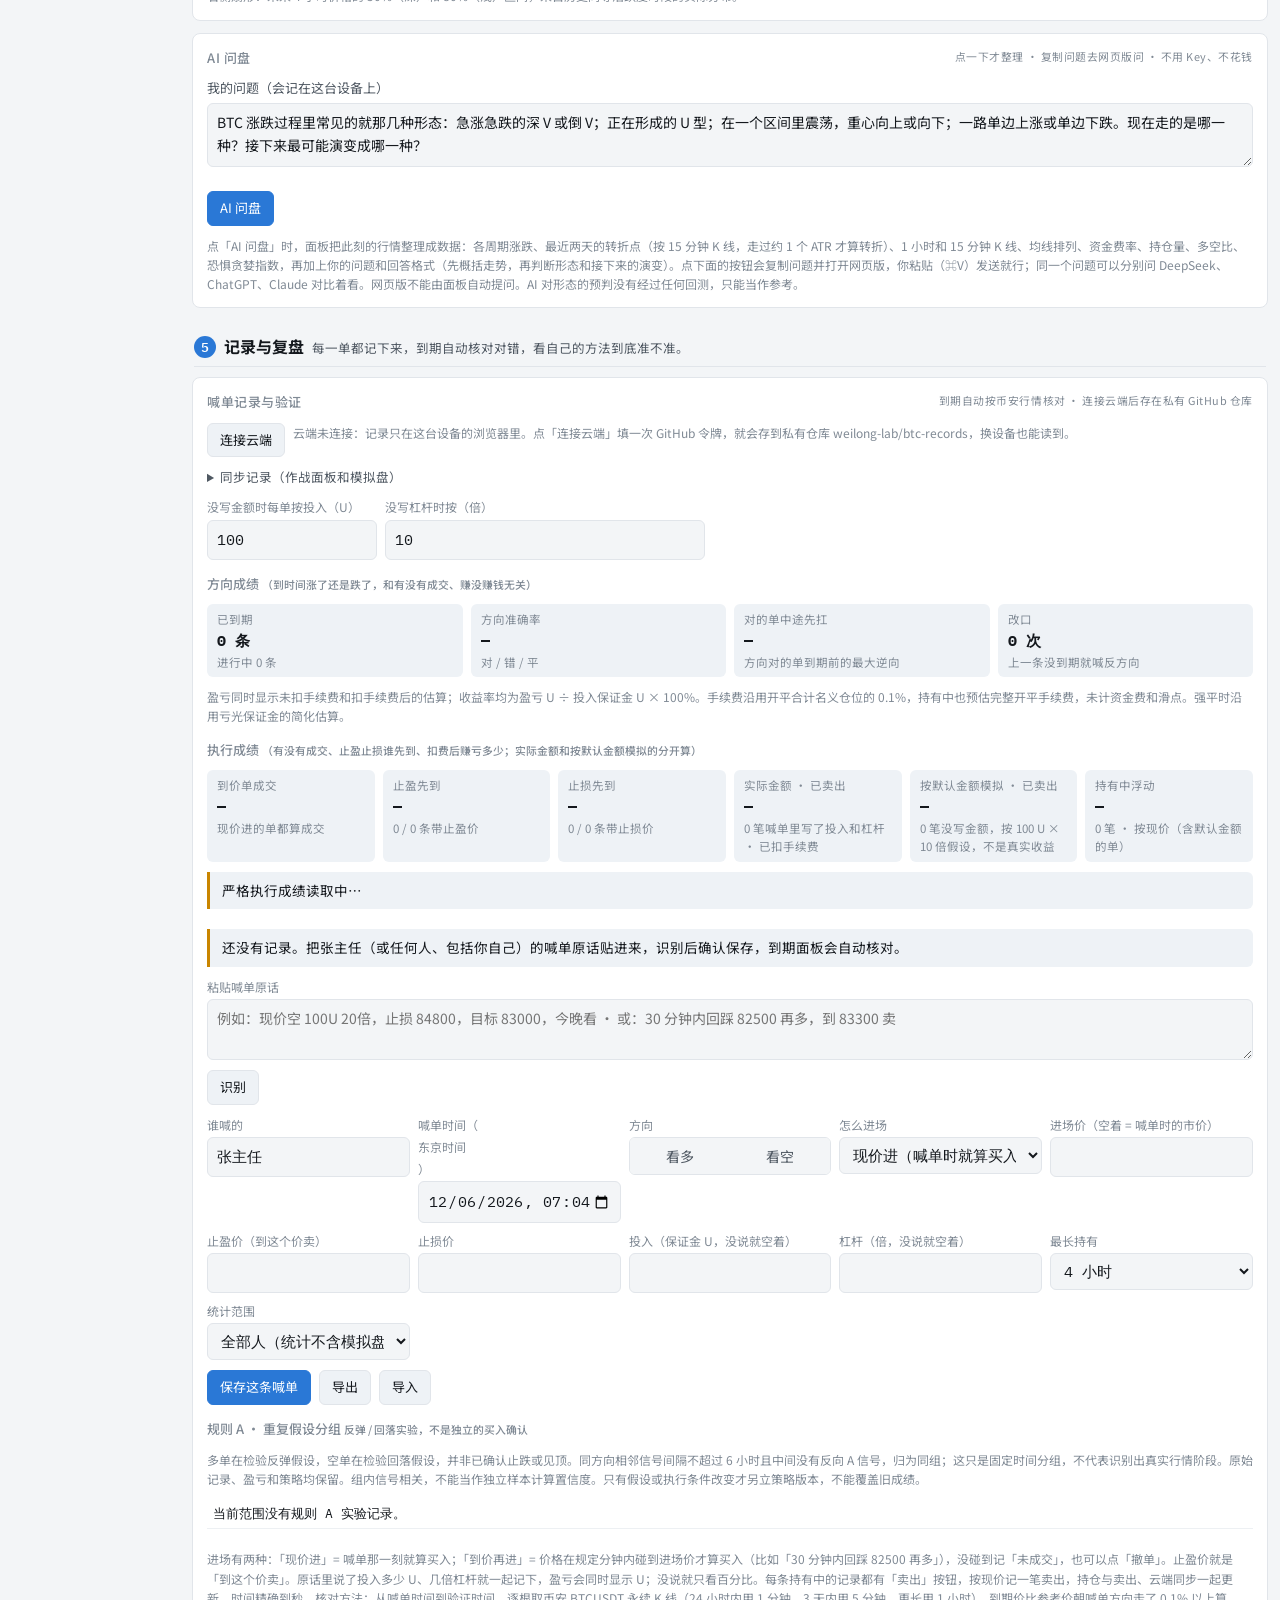
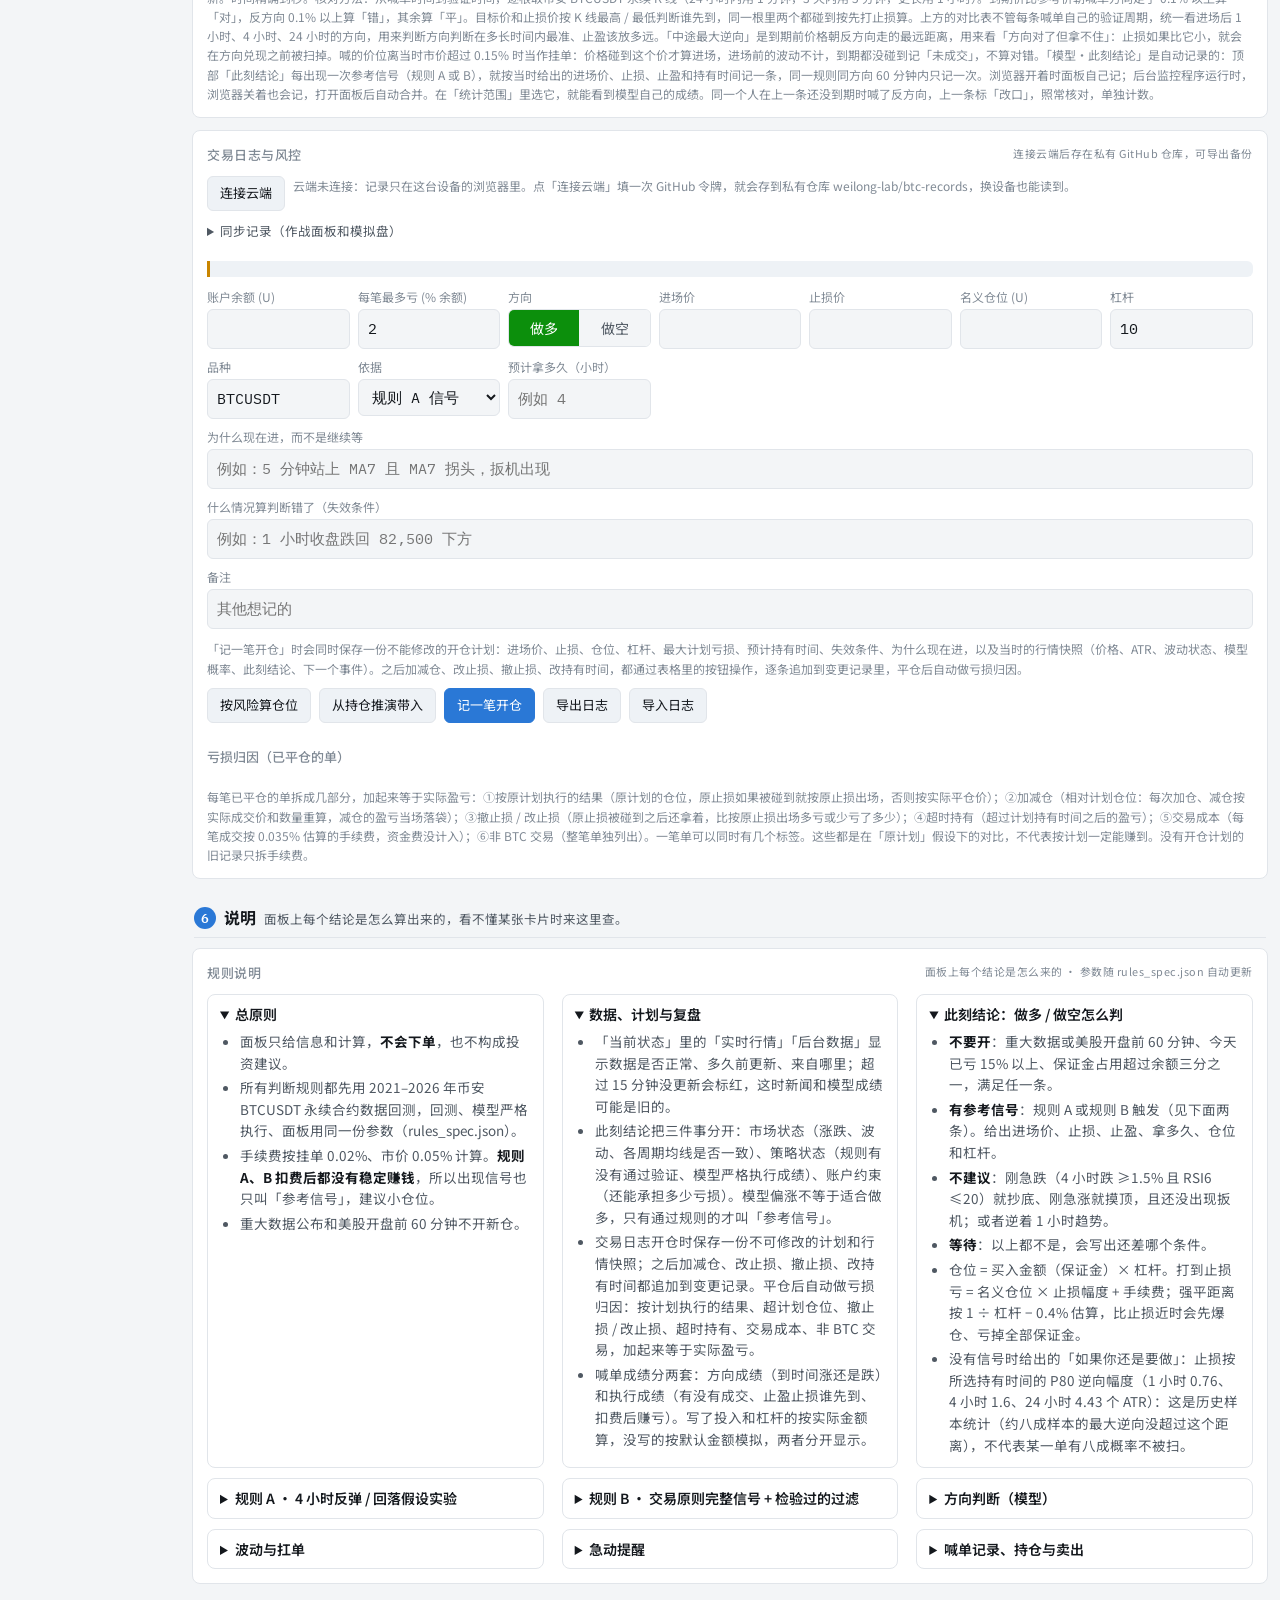
==== commit 6f2692c7: "张主任多周期信号改口径：同一个指标要 5 分和 15 分同时在区间外才提示，RSI 优先（两周期 RSI 都在区间外一定报，KDJ 不用满足；只有 KDJ 两周期在区间外也报但标明参考性弱），面板、后" ====
--- a/dashboard/live/index.html
+++ b/dashboard/live/index.html
@@ -375,8 +375,8 @@
     <h2>张主任多周期信号 <small>先 4 小时 → 再 1 小时 / 30 分 → 最后 15 分 / 5 分 · 指标按盘中实时</small></h2>
     <div class="verdict" id="zhVerdict">正在读取行情…</div>
     <div class="tablewrap"><table class="jt" id="zhTable"></table></div>
-    <p class="note">规则（张主任 10/28）：① 4 小时 MA99 向上只做多、向下只做空；② 看 1 小时、30 分钟正处在上涨还是下跌阶段（MA7 方向）；③ 5 分钟 RSI6 &gt; 80 或 J &gt; 110 算超买，RSI6 &lt; 20 或 J &lt; -5 算超卖（RSI 优先）；④ 15 分钟放宽：RSI6 &gt; 70 或 J &gt; 100 超买，RSI6 &lt; 20 或 J &lt; 0 超卖；只有 5 分钟在区间外不报，15 分钟也在区间外才提示；⑤ 同时出现量价顶背离 / 底背离 = 强烈提示；⑥ 最后看 5 分钟 MA7 拐不拐头。另外：两个周期都超买却还在放量创新高，标「反常」，说明有场外资金在推（例如 10/28 17:00 美股盘前那一波），不要逆着做。<br>
-    回测（2021–2026 年 1 分钟数据，市价进出扣 0.10% 往返手续费）：5 分 + 15 分同时在区间外时，之后 15 分钟方向对的比例约 58–59%，但平均只走 0.01%–0.03%，不够付手续费；加 4 小时 MA99 同向、1 小时 / 30 分阶段、量价背离、MA7 拐头，或者再要求 30 分 / 1 小时也超买超卖，扣费后每笔都在 -0.01% 到 -0.12% 之间，6 年里没有一种做法稳定为正。进场后 1 小时内价格通常还会再往不利方向走 0.3% 左右（五次里有一次超过 0.8%），所以「进去就是最高 / 最低点」只在少数时候成立。这张卡片按张主任的要求做提示用，不是赚钱信号；开了浏览器提醒的话，出现新提示会弹通知。</p>
+    <p class="note">规则（张主任 10/28）：① 4 小时 MA99 向上只做多、向下只做空；② 看 1 小时、30 分钟正处在上涨还是下跌阶段（MA7 方向）；③ 5 分钟 RSI6 &gt; 80 或 J &gt; 110 算超买，RSI6 &lt; 20 或 J &lt; -5 算超卖（RSI 优先）；④ 15 分钟放宽：RSI6 &gt; 70 或 J &gt; 100 超买，RSI6 &lt; 20 或 J &lt; 0 超卖；同一个指标要 5 分钟和 15 分钟同时在区间外才提示，只有 5 分钟不报；RSI 优先：两个周期的 RSI 都在区间外就一定提示，KDJ 不用满足，只有 KDJ 两个周期在区间外也提示但标明参考性弱一些；⑤ 同时出现量价顶背离 / 底背离 = 强烈提示；⑥ 最后看 5 分钟 MA7 拐不拐头。另外：两个周期都超买却还在放量创新高，标「反常」，说明有场外资金在推（例如 10/28 17:00 美股盘前那一波），不要逆着做。<br>
+    回测（2021–2026 年 1 分钟数据，市价进出扣 0.10% 往返手续费）：按这个口径每年做空约 1200 次、做多约 800 次，之后 15 分钟方向对的比例约 58–59%，但平均只走 0.01%–0.03%，不够付手续费；加 4 小时 MA99 同向、1 小时 / 30 分阶段、量价背离、MA7 拐头，或者再要求 30 分 / 1 小时也超买超卖，扣费后每笔都在 -0.01% 到 -0.12% 之间，6 年里没有一种做法稳定为正。进场后 1 小时内价格通常还会再往不利方向走 0.3% 左右（五次里有一次超过 0.8%），所以「进去就是最高 / 最低点」只在少数时候成立。这张卡片按张主任的要求做提示用，不是赚钱信号；开了浏览器提醒的话，出现新提示会弹通知。</p>
   </section>
 
   <section data-grp="1" class="card span" id="fastCard">
@@ -2728,6 +2728,12 @@
   s5: o => o.rsi > 80 || o.j > 110, l5: o => o.rsi < 20 || o.j < -5,
   s15: o => o.rsi > 70 || o.j > 100, l15: o => o.rsi < 20 || o.j < 0,
 };
+// 同一个指标在 5 分和 15 分同时在区间外才算；RSI 优先：两个周期 RSI 都在区间外一定报，KDJ 不用满足
+function zhPair(o5, o15, s) {
+  const rsi = s ? o5.rsi > 80 && o15.rsi > 70 : o5.rsi < 20 && o15.rsi < 20;
+  const kdj = s ? o5.j > 110 && o15.j > 100 : o5.j < -5 && o15.j < 0;
+  return rsi && kdj ? "RSI 和 KDJ" : rsi ? "RSI" : kdj ? "KDJ" : "";
+}
 function zhState() {
   const closedB = b => (b || []).slice(0, -1);
   const b5 = live(S.b5 || []), b15 = live(S.b15 || []), c5 = closedB(S.b5), h4 = closedB(S.b240);
@@ -2743,13 +2749,13 @@
   const divS = mx(r6, x => x.h) >= mx(p24, x => x.h) && volLo, divL = mn(r6, x => x.l) <= mn(p24, x => x.l) && volLo;
   const n = c5.length - 1, m7 = ma(c5, n, 7), m7p = ma(c5, n - 1, 7), m7pp = ma(c5, n - 2, 7);
   const t7 = Math.sign(m7 - m7p), t7prev = Math.sign(m7p - m7pp);
-  const short = ZH.s5(o5) && ZH.s15(o15), long = ZH.l5(o5) && ZH.l15(o15);
+  const byS = zhPair(o5, o15, true), byL = zhPair(o5, o15, false), short = !!byS, long = !byS && !!byL;
   // 反常：两个周期都超买（超卖）还在放量创新高（新低）
   const cur = b5.at(-1), avgV = c5.slice(-24).reduce((t, x) => t + x.v, 0) / 24, el = (Date.now() - cur.t) / 300e3;
   const vNow = cur.v / Math.max(0.2, Math.min(1, el));   // 未走完的这根按已过时间折算成整根的量
   const hot = vNow > 2 * avgV && vNow > c5.at(-1).v;
   const anomS = short && hot && cur.h >= mx(c5.slice(-12), x => x.h), anomL = long && hot && cur.l <= mn(c5.slice(-12), x => x.l);
-  return { dir4, ma99, ph1, ph30, o5, o15, short, long, divS, divL, t7, t7prev, anomS, anomL, bar: cur.t };
+  return { dir4, ma99, ph1, ph30, o5, o15, short, long, byS, byL, divS, divL, t7, t7prev, anomS, anomL, bar: cur.t };
 }
 function renderZhang() {
   const z = zhState();
@@ -2766,16 +2772,17 @@
     ["⑥ 5 分 MA7", dirTxt(z.t7), z.t7 !== z.t7prev ? "刚拐头" : "没拐头"],
   ];
   $("zhTable").innerHTML = `<tbody>${rows.map(r => `<tr><td class="t">${r[0]}</td><td class="t">${r[1]}</td><td class="t">${r[2]}</td></tr>`).join("")}</tbody>`;
-  let v = "没有信号：5 分和 15 分没有同时超买或超卖，按兵不动。", cls = "verdict", note = null;
+  let v = "没有信号：5 分和 15 分的 RSI（或 KDJ）没有同时在区间外，按兵不动。", cls = "verdict", note = null;
   const side = z.short ? "short" : z.long ? "long" : null;
   if (side) {
     const s = side === "short", word = s ? "做空" : "做多", with4 = s ? z.dir4 < 0 : z.dir4 > 0;
     const div = s ? z.divS : z.divL, turned = s ? z.t7 < 0 : z.t7 > 0, anom = s ? z.anomS : z.anomL;
+    const by = s ? z.byS : z.byL, byTxt = by === "KDJ" ? "KDJ 两个周期都" + (s ? "超买" : "超卖") + "（RSI 没到，参考性弱一些）" : `${by} 两个周期都${s ? "超买" : "超卖"}`;
     if (anom) {
-      v = `反常：5 分和 15 分都${s ? "超买" : "超卖"}，但还在放量${s ? "创新高" : "创新低"}，可能有场外资金在推。先别${word}，等量缩下来、MA7 拐头再说。`;
+      v = `反常：5 分和 15 分${byTxt}，但还在放量${s ? "创新高" : "创新低"}，可能有场外资金在推。先别${word}，等量缩下来、MA7 拐头再说。`;
       cls = "verdict bad"; note = ["反常异动", v];
     } else {
-      v = `${div ? "强烈" : ""}提示${word}：5 分和 15 分都${s ? "超买" : "超卖"}${div ? `，还出现量价${s ? "顶" : "底"}背离` : ""}；${with4 ? "顺着 4 小时 MA99 大方向" : "但逆着 4 小时 MA99 大方向，要更小心"}；5 分 MA7 ${turned ? "已经拐头" : "还没拐头，可以再等等"}。盘中值，以这根 5 分钟收盘为准。`;
+      v = `${div ? "强烈" : ""}提示${word}：5 分和 15 分 ${byTxt}${div ? `，还出现量价${s ? "顶" : "底"}背离` : ""}；${with4 ? "顺着 4 小时 MA99 大方向" : "但逆着 4 小时 MA99 大方向，要更小心"}；5 分 MA7 ${turned ? "已经拐头" : "还没拐头，可以再等等"}。盘中值，以这根 5 分钟收盘为准。`;
       cls = "verdict " + (with4 ? (div ? "goodv" : "") : "bad"); note = [`${div ? "强烈" : ""}提示${word}`, v];
     }
   }
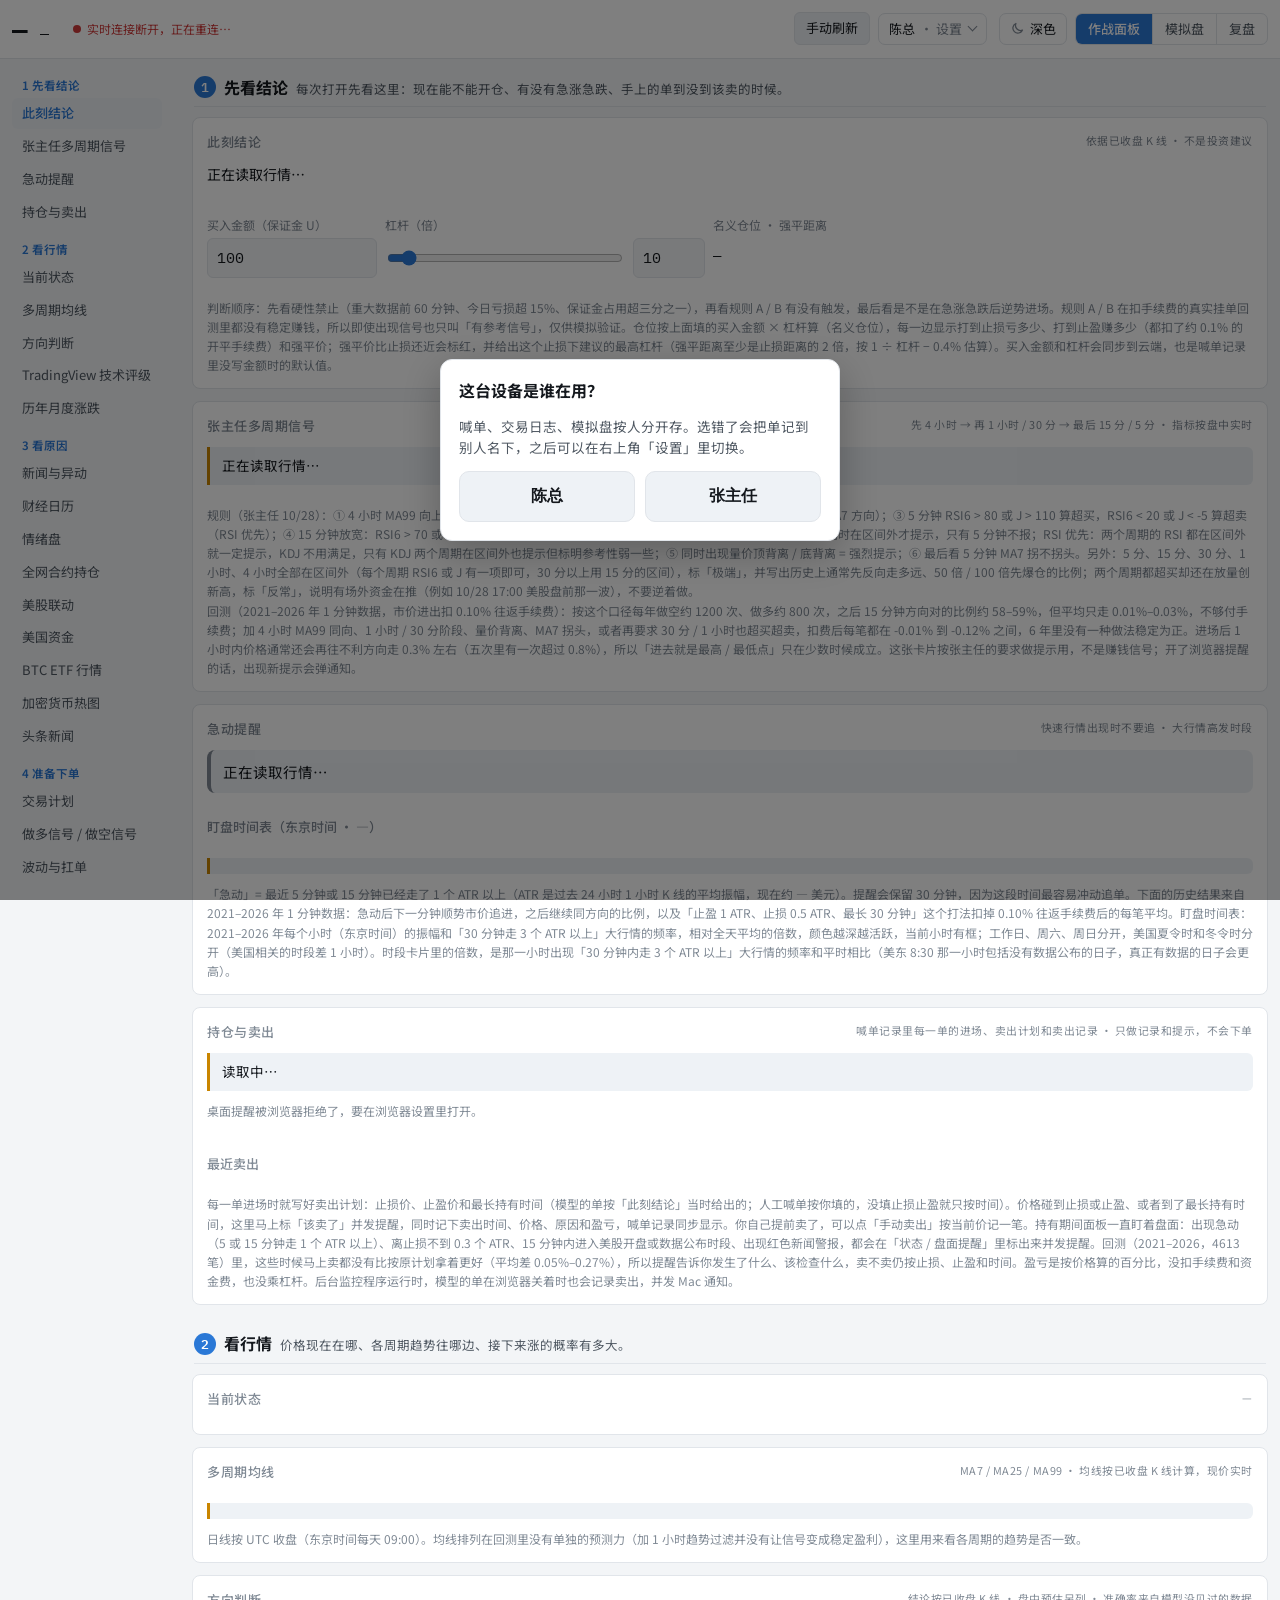
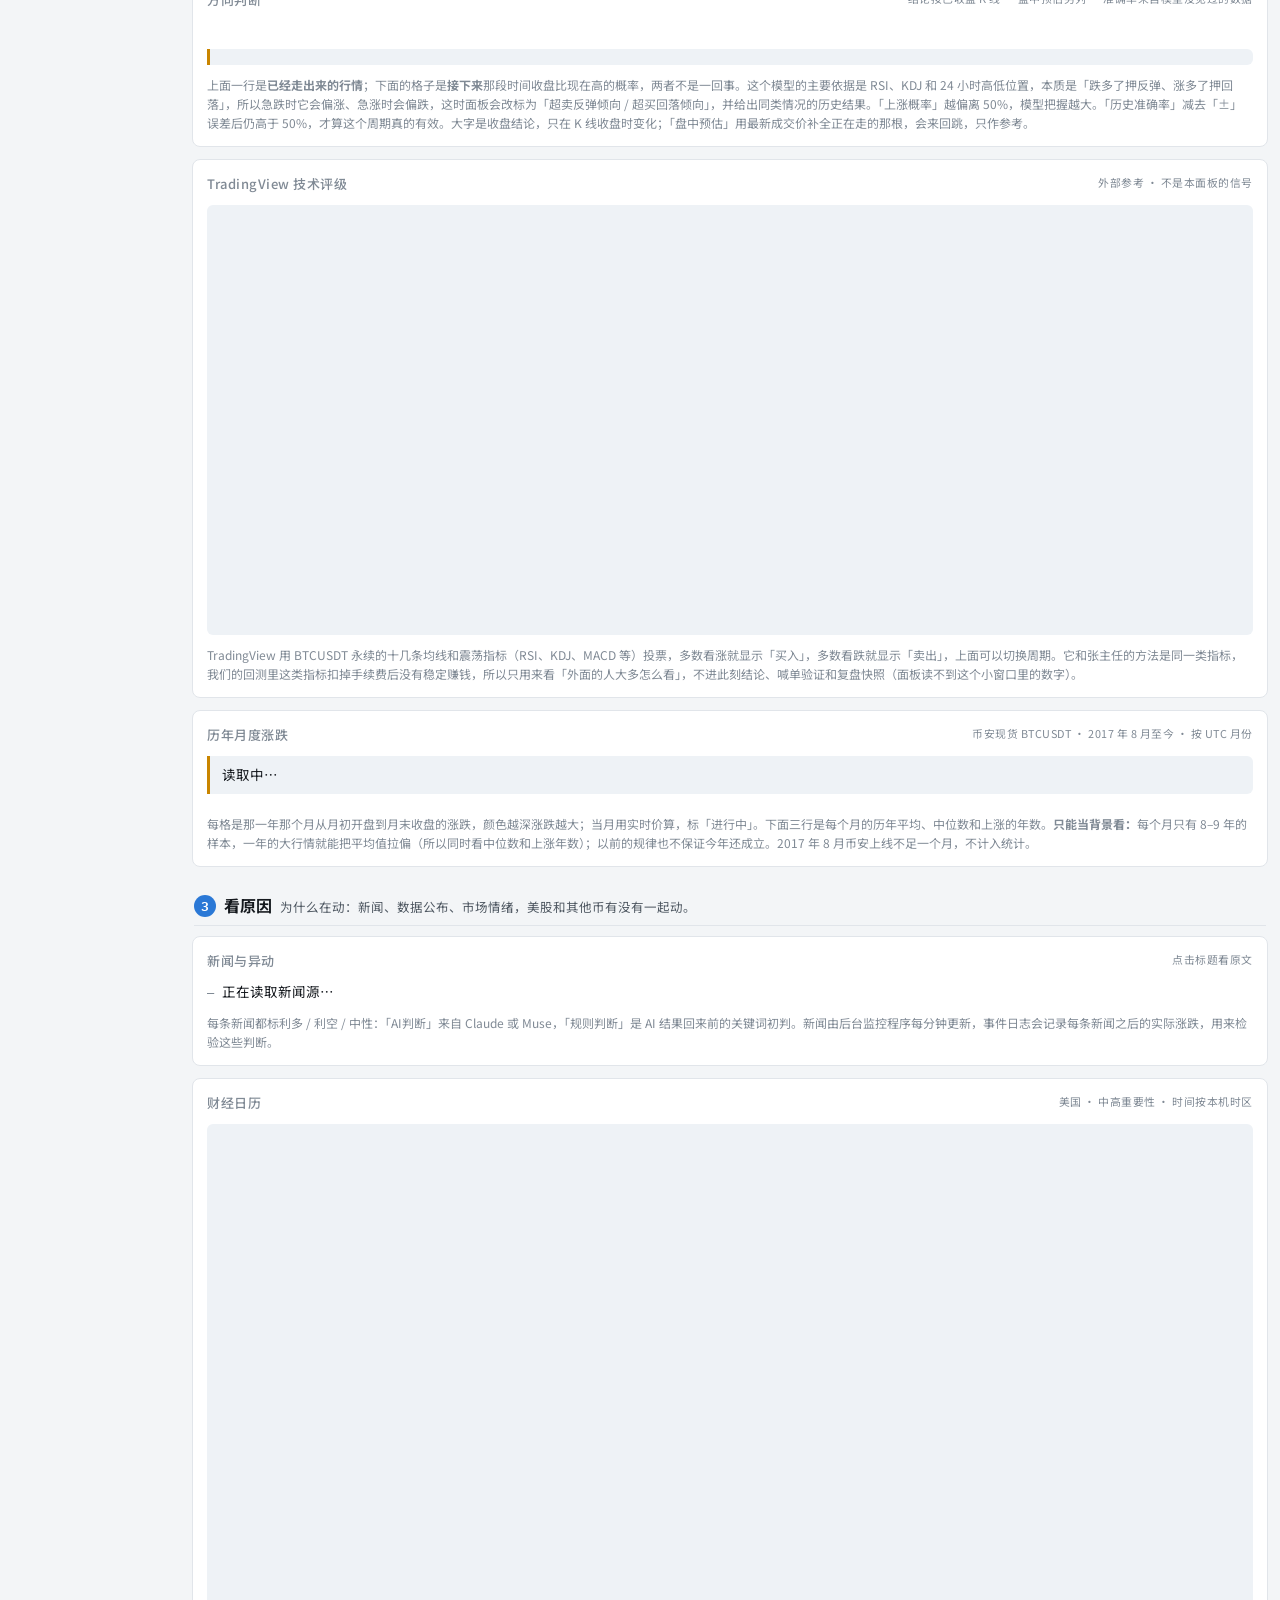
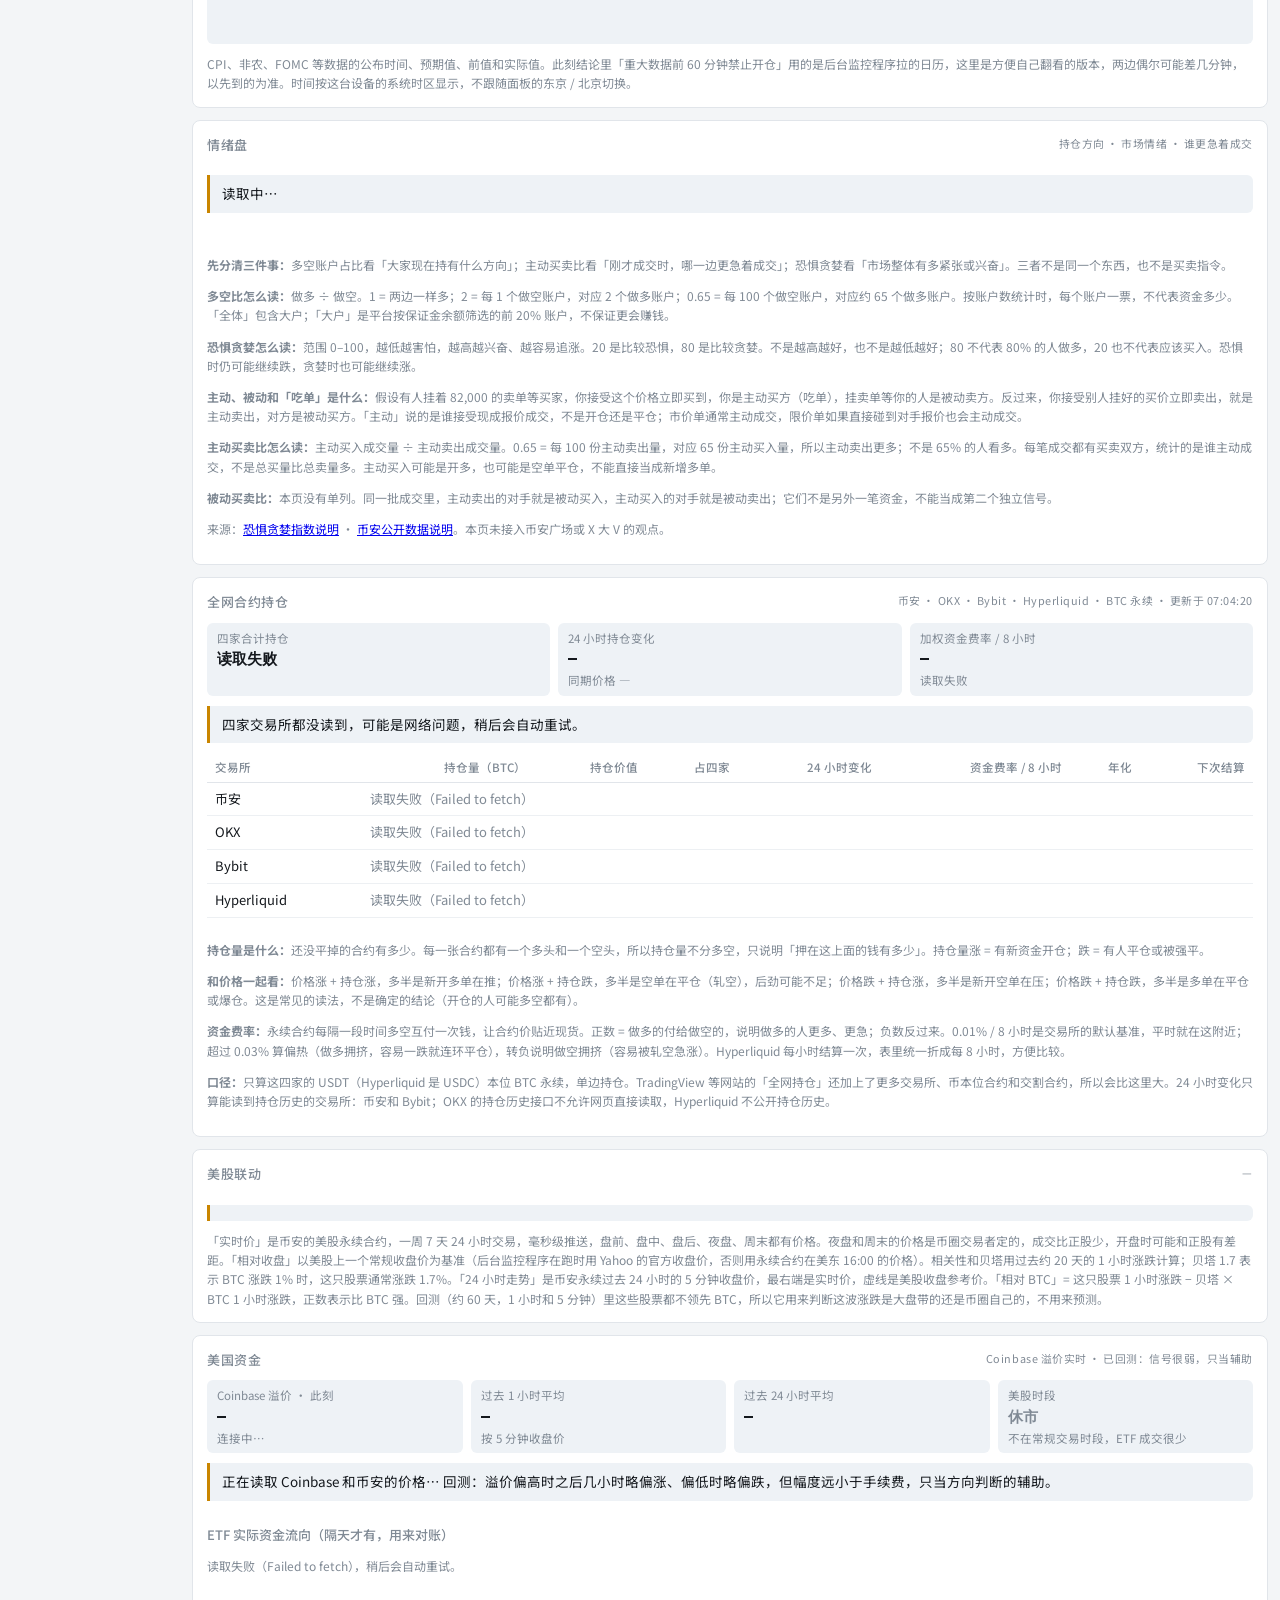
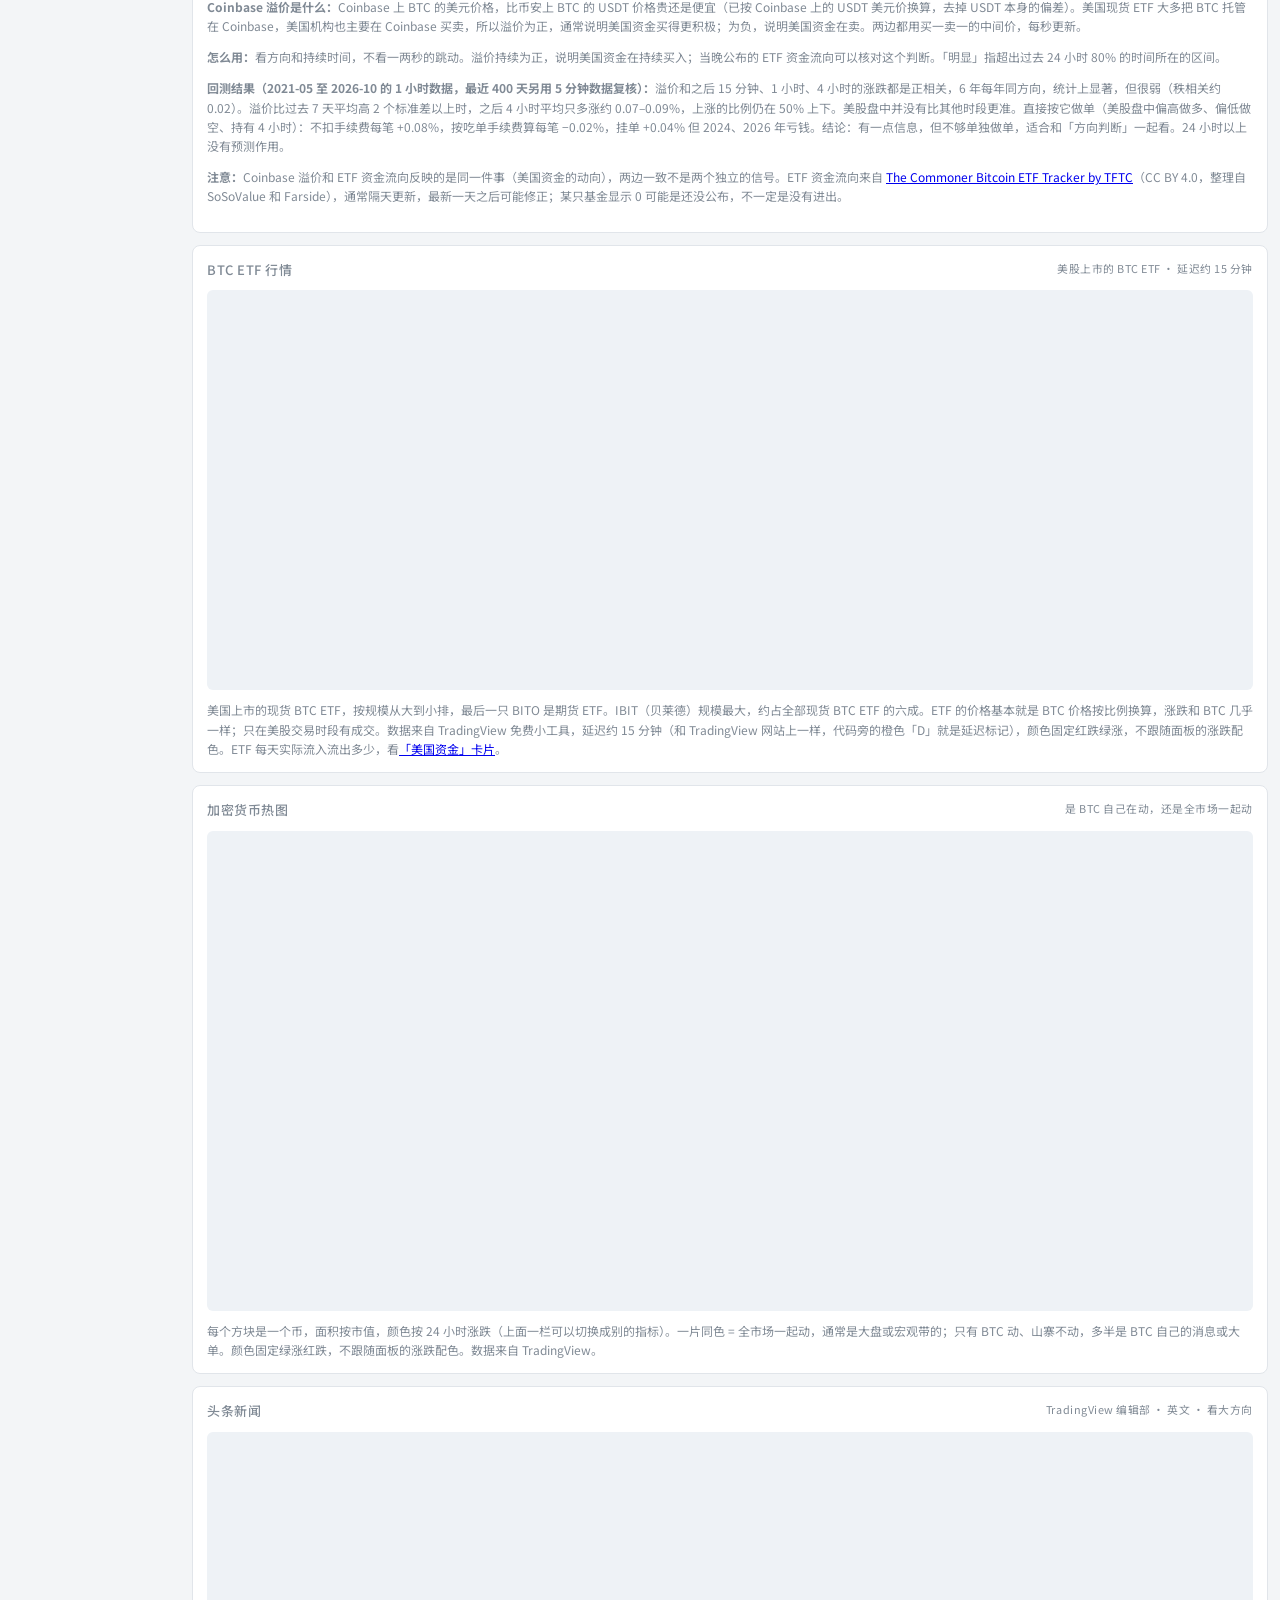
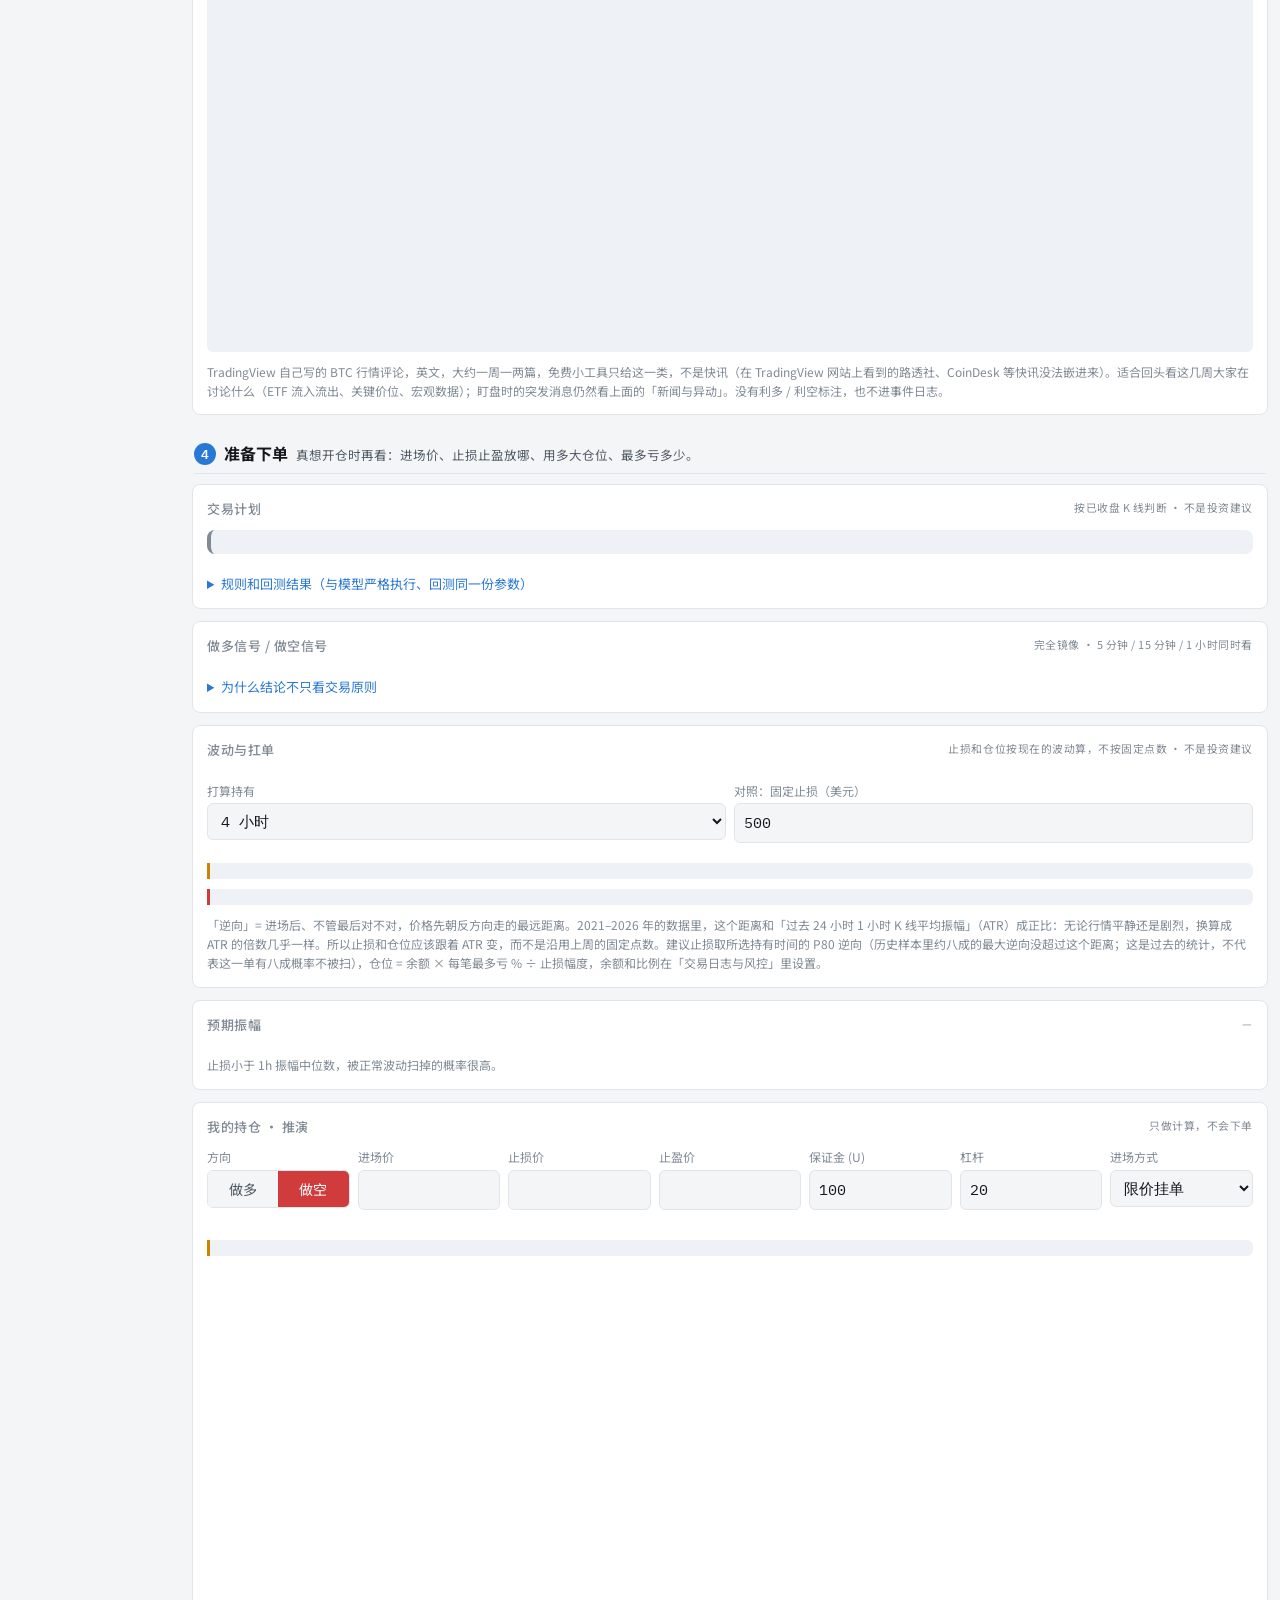
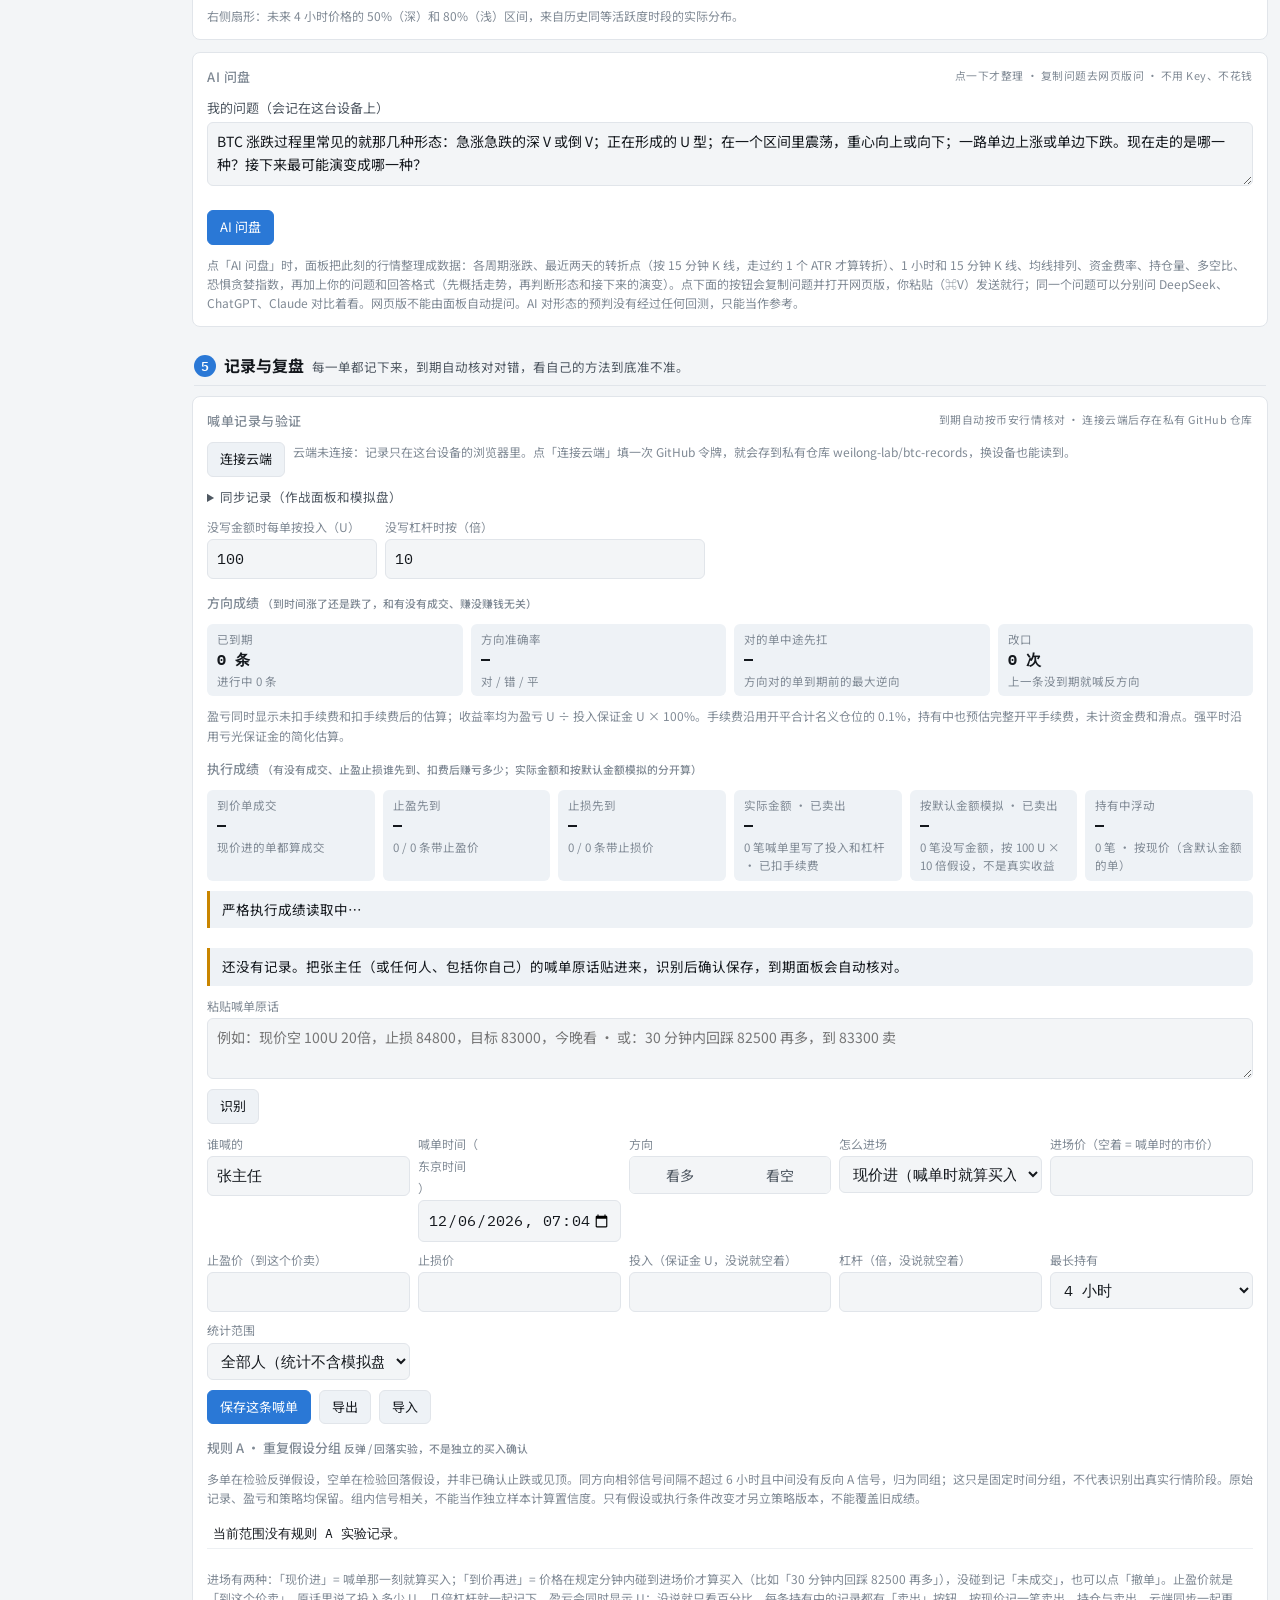
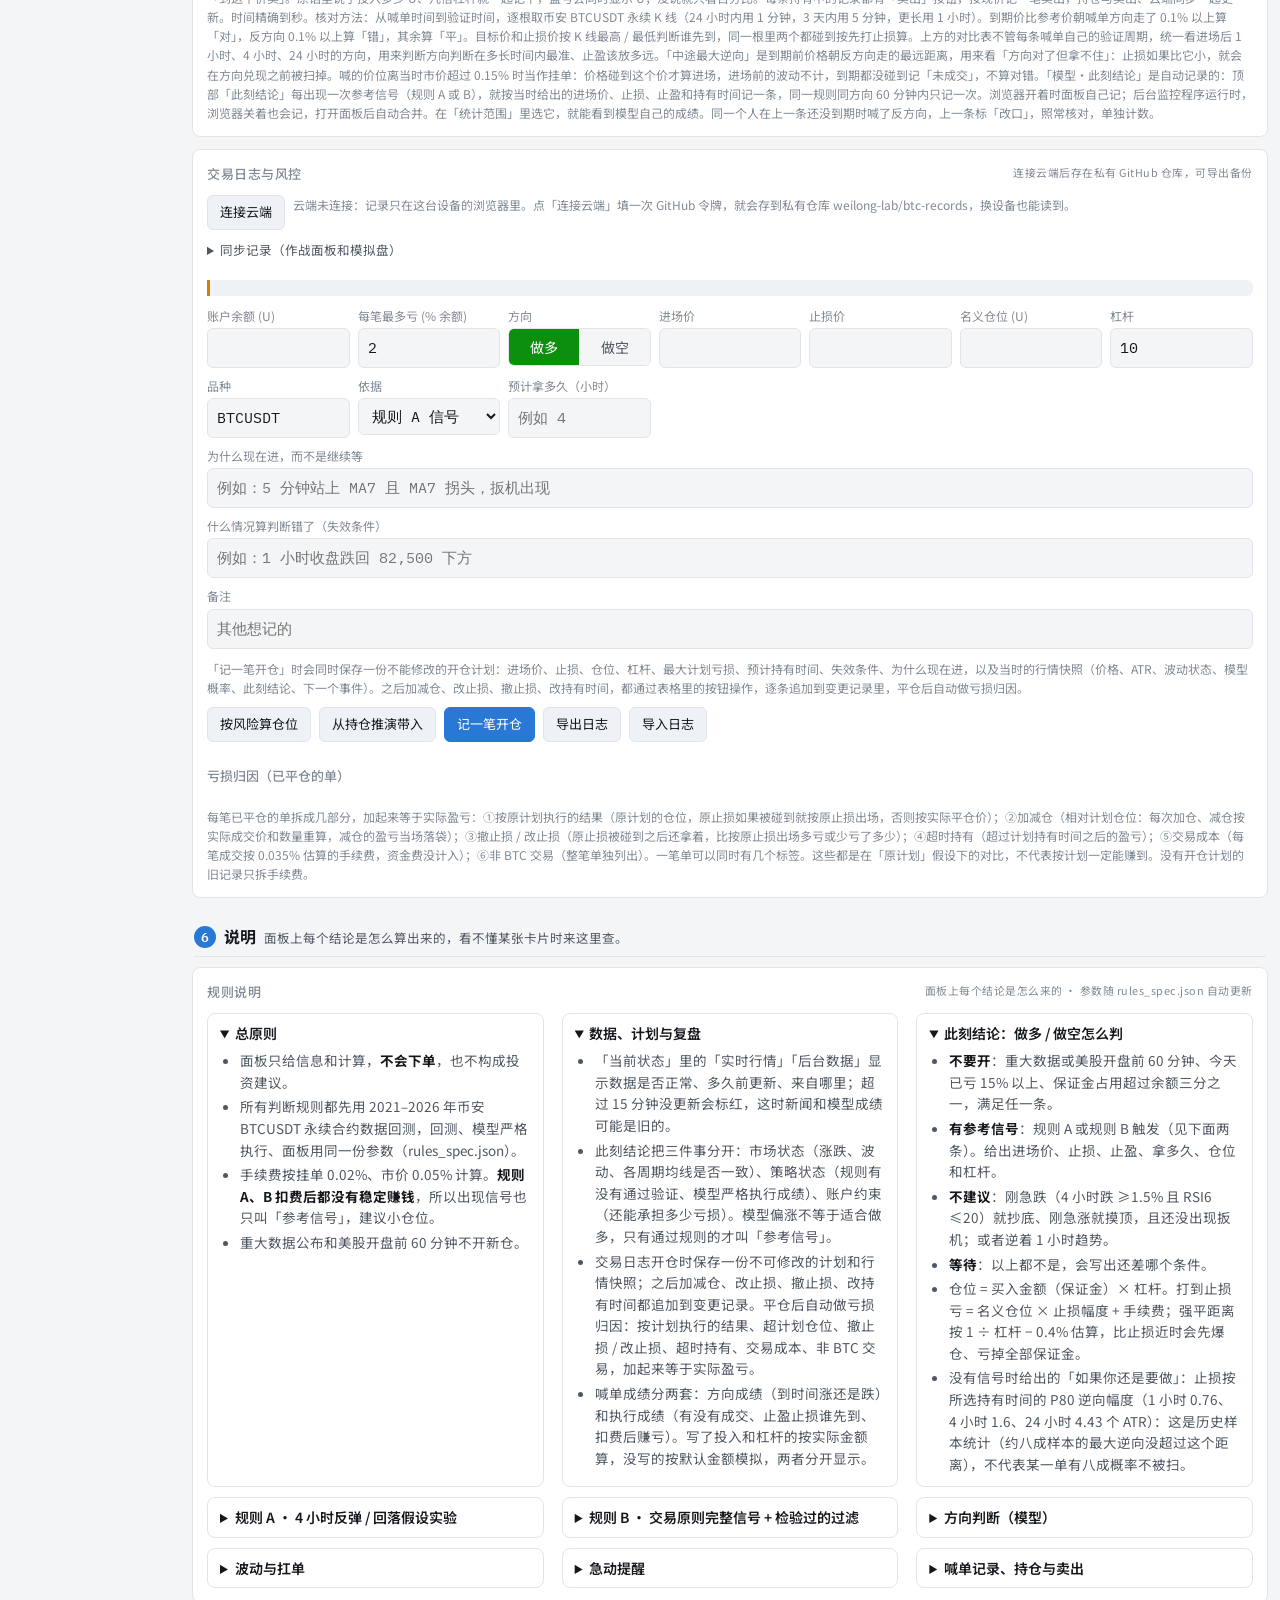
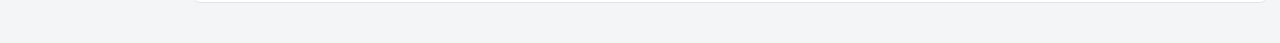
==== commit 516110d6: "张主任多周期信号加「极端」提醒：5 分 / 15 分 / 30 分 / 1 小时 / 4 小时全部超买或超卖时，面板标红、后台发红色提醒（4 小时内一次），写明历史上通常先反向走多远、50 倍 / 1" ====
--- a/dashboard/live/index.html
+++ b/dashboard/live/index.html
@@ -373,9 +373,10 @@
 
   <section data-grp="1" class="card span" id="zhangCard">
     <h2>张主任多周期信号 <small>先 4 小时 → 再 1 小时 / 30 分 → 最后 15 分 / 5 分 · 指标按盘中实时</small></h2>
+    <div class="verdict bad" id="zhExtreme" hidden></div>
     <div class="verdict" id="zhVerdict">正在读取行情…</div>
     <div class="tablewrap"><table class="jt" id="zhTable"></table></div>
-    <p class="note">规则（张主任 10/28）：① 4 小时 MA99 向上只做多、向下只做空；② 看 1 小时、30 分钟正处在上涨还是下跌阶段（MA7 方向）；③ 5 分钟 RSI6 &gt; 80 或 J &gt; 110 算超买，RSI6 &lt; 20 或 J &lt; -5 算超卖（RSI 优先）；④ 15 分钟放宽：RSI6 &gt; 70 或 J &gt; 100 超买，RSI6 &lt; 20 或 J &lt; 0 超卖；同一个指标要 5 分钟和 15 分钟同时在区间外才提示，只有 5 分钟不报；RSI 优先：两个周期的 RSI 都在区间外就一定提示，KDJ 不用满足，只有 KDJ 两个周期在区间外也提示但标明参考性弱一些；⑤ 同时出现量价顶背离 / 底背离 = 强烈提示；⑥ 最后看 5 分钟 MA7 拐不拐头。另外：两个周期都超买却还在放量创新高，标「反常」，说明有场外资金在推（例如 10/28 17:00 美股盘前那一波），不要逆着做。<br>
+    <p class="note">规则（张主任 10/28）：① 4 小时 MA99 向上只做多、向下只做空；② 看 1 小时、30 分钟正处在上涨还是下跌阶段（MA7 方向）；③ 5 分钟 RSI6 &gt; 80 或 J &gt; 110 算超买，RSI6 &lt; 20 或 J &lt; -5 算超卖（RSI 优先）；④ 15 分钟放宽：RSI6 &gt; 70 或 J &gt; 100 超买，RSI6 &lt; 20 或 J &lt; 0 超卖；同一个指标要 5 分钟和 15 分钟同时在区间外才提示，只有 5 分钟不报；RSI 优先：两个周期的 RSI 都在区间外就一定提示，KDJ 不用满足，只有 KDJ 两个周期在区间外也提示但标明参考性弱一些；⑤ 同时出现量价顶背离 / 底背离 = 强烈提示；⑥ 最后看 5 分钟 MA7 拐不拐头。另外：5 分、15 分、30 分、1 小时、4 小时全部在区间外（每个周期 RSI6 或 J 有一项即可，30 分以上用 15 分的区间），标「极端」，并写出历史上通常先反向走多远、50 倍 / 100 倍先爆仓的比例；两个周期都超买却还在放量创新高，标「反常」，说明有场外资金在推（例如 10/28 17:00 美股盘前那一波），不要逆着做。<br>
     回测（2021–2026 年 1 分钟数据，市价进出扣 0.10% 往返手续费）：按这个口径每年做空约 1200 次、做多约 800 次，之后 15 分钟方向对的比例约 58–59%，但平均只走 0.01%–0.03%，不够付手续费；加 4 小时 MA99 同向、1 小时 / 30 分阶段、量价背离、MA7 拐头，或者再要求 30 分 / 1 小时也超买超卖，扣费后每笔都在 -0.01% 到 -0.12% 之间，6 年里没有一种做法稳定为正。进场后 1 小时内价格通常还会再往不利方向走 0.3% 左右（五次里有一次超过 0.8%），所以「进去就是最高 / 最低点」只在少数时候成立。这张卡片按张主任的要求做提示用，不是赚钱信号；开了浏览器提醒的话，出现新提示会弹通知。</p>
   </section>
 
@@ -2742,6 +2743,8 @@
   const slope7 = b => { const c = closedB(b), i = c.length - 1; return Math.sign(ma(c, i, 7) - ma(c, i - 1, 7)); };
   const i4 = h4.length - 1, ma99 = ma(h4, i4, 99), dir4 = Math.sign(ma99 - ma(h4, i4 - 3, 99));
   const o5 = osc(b5.slice(-300)), o15 = osc(b15.slice(-300));
+  const big = [o15, osc(live(S.b30).slice(-200)), osc(live(S.b60).slice(-120)), osc(live(S.b240).slice(-120))];
+  const ext = ZH.s5(o5) && big.every(ZH.s15) ? "short" : ZH.l5(o5) && big.every(ZH.l15) ? "long" : null;
   const ph1 = slope7(S.b60), ph30 = slope7(S.b30);
   // 量价背离：最近 6 根（已收盘）创了之前 2 小时的新高 / 新低，但这 6 根里最大的量不到之前 2 小时最大量的 9 成
   const r6 = c5.slice(-6), p24 = c5.slice(-30, -6), mx = (a, f) => Math.max(...a.map(f)), mn = (a, f) => Math.min(...a.map(f));
@@ -2755,7 +2758,7 @@
   const vNow = cur.v / Math.max(0.2, Math.min(1, el));   // 未走完的这根按已过时间折算成整根的量
   const hot = vNow > 2 * avgV && vNow > c5.at(-1).v;
   const anomS = short && hot && cur.h >= mx(c5.slice(-12), x => x.h), anomL = long && hot && cur.l <= mn(c5.slice(-12), x => x.l);
-  return { dir4, ma99, ph1, ph30, o5, o15, short, long, byS, byL, divS, divL, t7, t7prev, anomS, anomL, bar: cur.t };
+  return { ext, big, dir4, ma99, ph1, ph30, o5, o15, short, long, byS, byL, divS, divL, t7, t7prev, anomS, anomL, bar: cur.t };
 }
 function renderZhang() {
   const z = zhState();
@@ -2787,6 +2790,20 @@
     }
   }
   $("zhVerdict").className = cls; $("zhVerdict").textContent = v;
+  // 极端：5 分 / 15 分 / 30 分 / 1 小时 / 4 小时全部在区间外（数字来自 backtest/zhang_mtf.py 第 2b 节）
+  const EX = { short: [0.65, 1.63, 13, 36, "-0.07%（6 年里只有 1 年为正）"], long: [0.72, 1.88, 19, 39, "+0.12%（6 年里 4 年为正，但 2025、2026 都为负）"] };
+  const exEl = $("zhExtreme");
+  if (z.ext) {
+    const s = z.ext === "short", e = EX[z.ext], ob = s ? "超买" : "超卖";
+    const rs = [z.o5, ...z.big].map(o => o.rsi.toFixed(0)).join(" / ");
+    const msg = `极端：5 分、15 分、30 分、1 小时、4 小时全部${ob}（RSI6 ${rs}）。历史上这之后 4 小时内价格通常还会先往${s ? "上冲" : "下砸"} ${e[0]}%，五次里有一次超过 ${e[1]}%；50 倍杠杆约 ${e[2]}% 的时候会先爆仓，100 倍约 ${e[3]}%。4 小时后平仓扣费每笔 ${e[4]}。方向常常是对的，但要先扛得住反向那一段。`;
+    exEl.hidden = false; exEl.textContent = msg;
+    const key = `zhx:${z.ext}`; S.zhExtAt = S.zhExtAt || {};
+    if (!S.zhExtAt[key] || Date.now() - S.zhExtAt[key] > 4 * 3600e3) {
+      S.zhExtAt[key] = Date.now();
+      try { if ("Notification" in window && Notification.permission === "granted") new Notification(`张主任规则 · 极端：所有周期都${ob}`, { body: msg, tag: key }); } catch (err) { /* 只在页面提示 */ }
+    }
+  } else exEl.hidden = true;
   if (note) {
     const key = `zh:${note[0]}:${z.bar}`; S.zhNotified = S.zhNotified || new Set();
     if (!S.zhNotified.has(key)) {
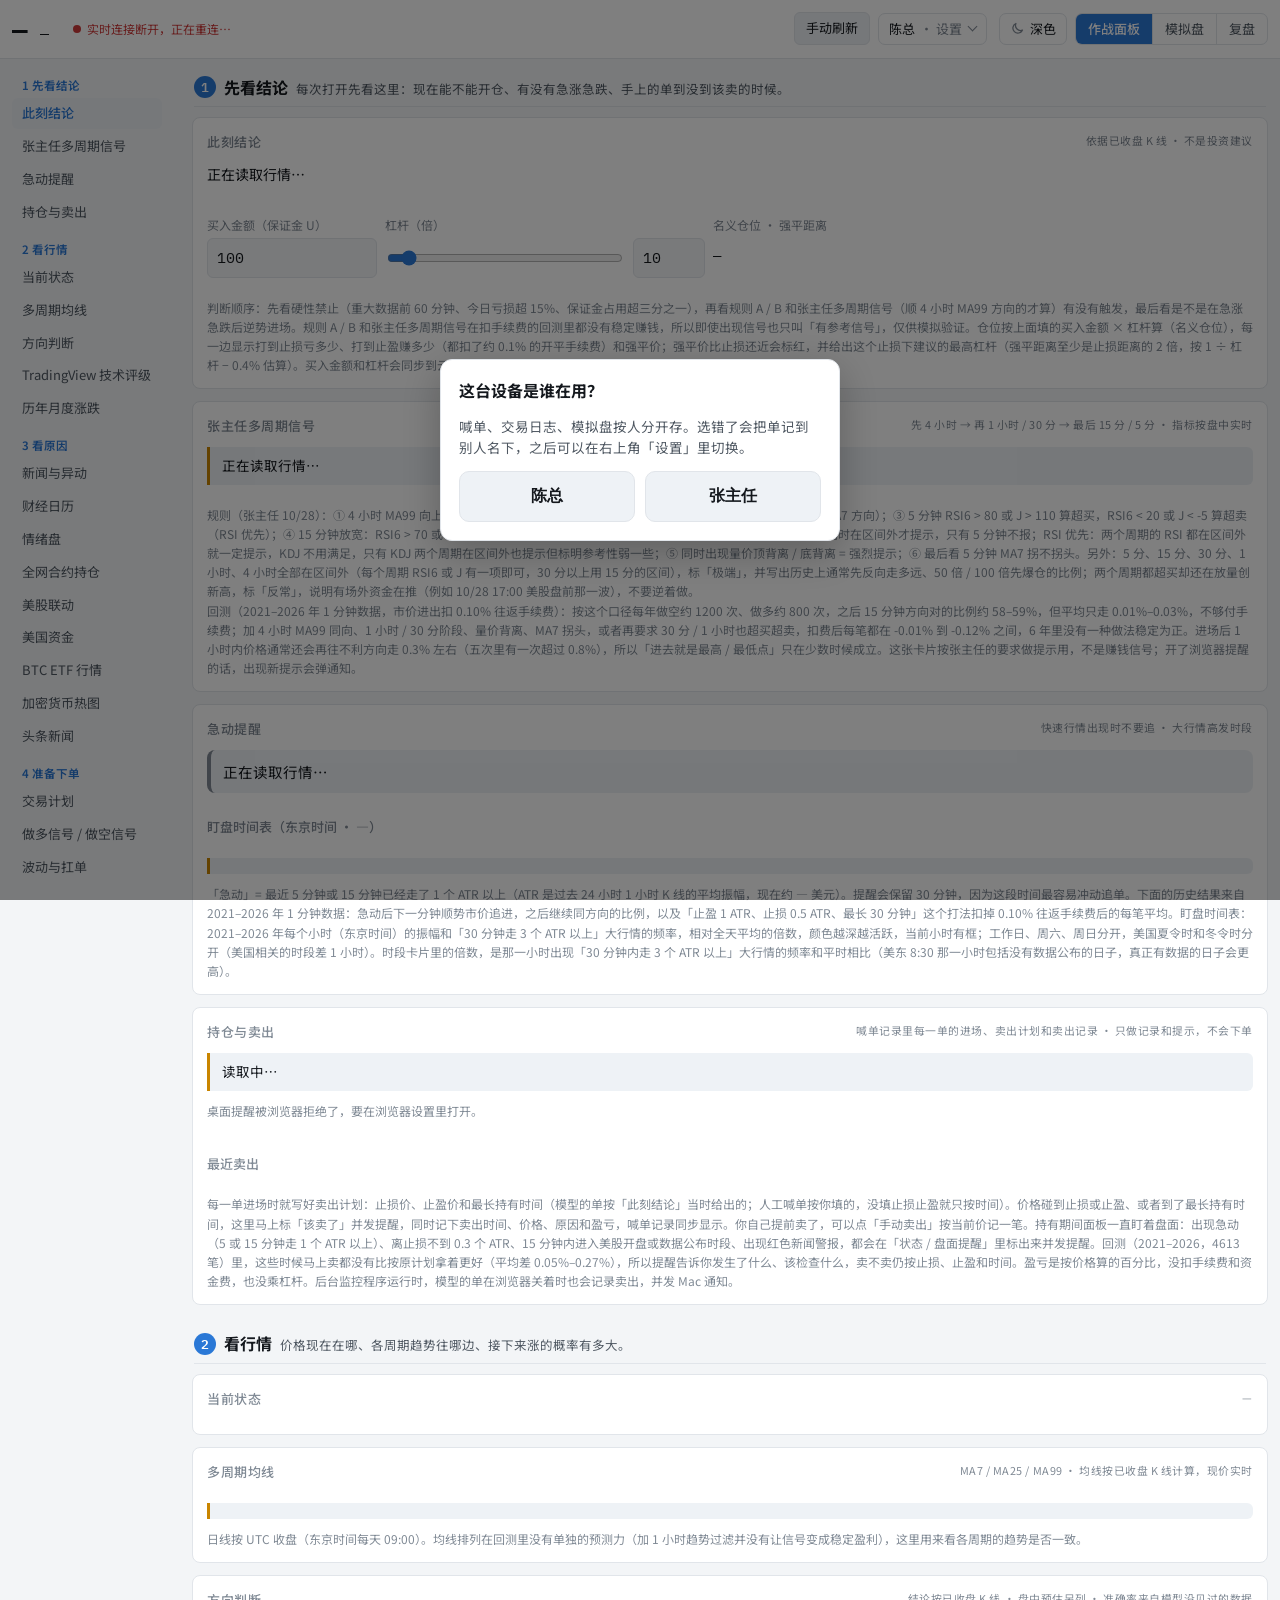
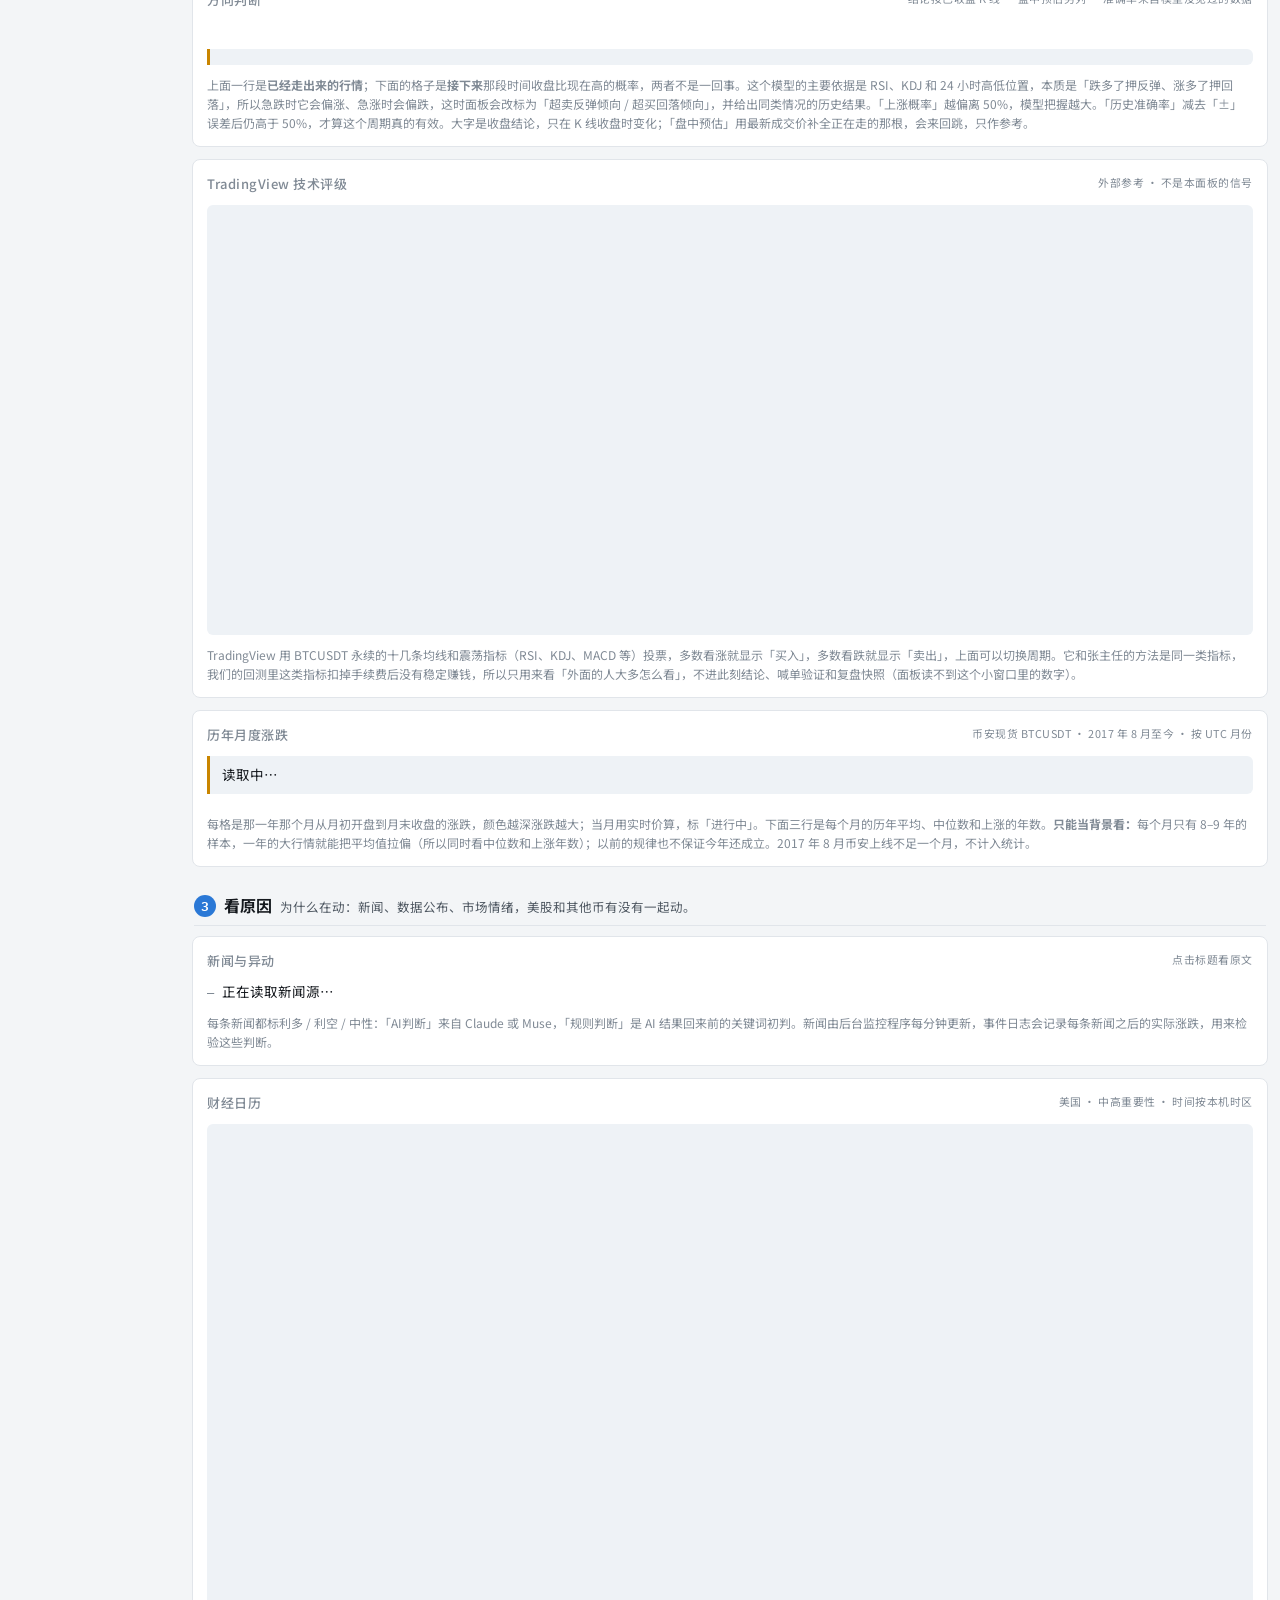
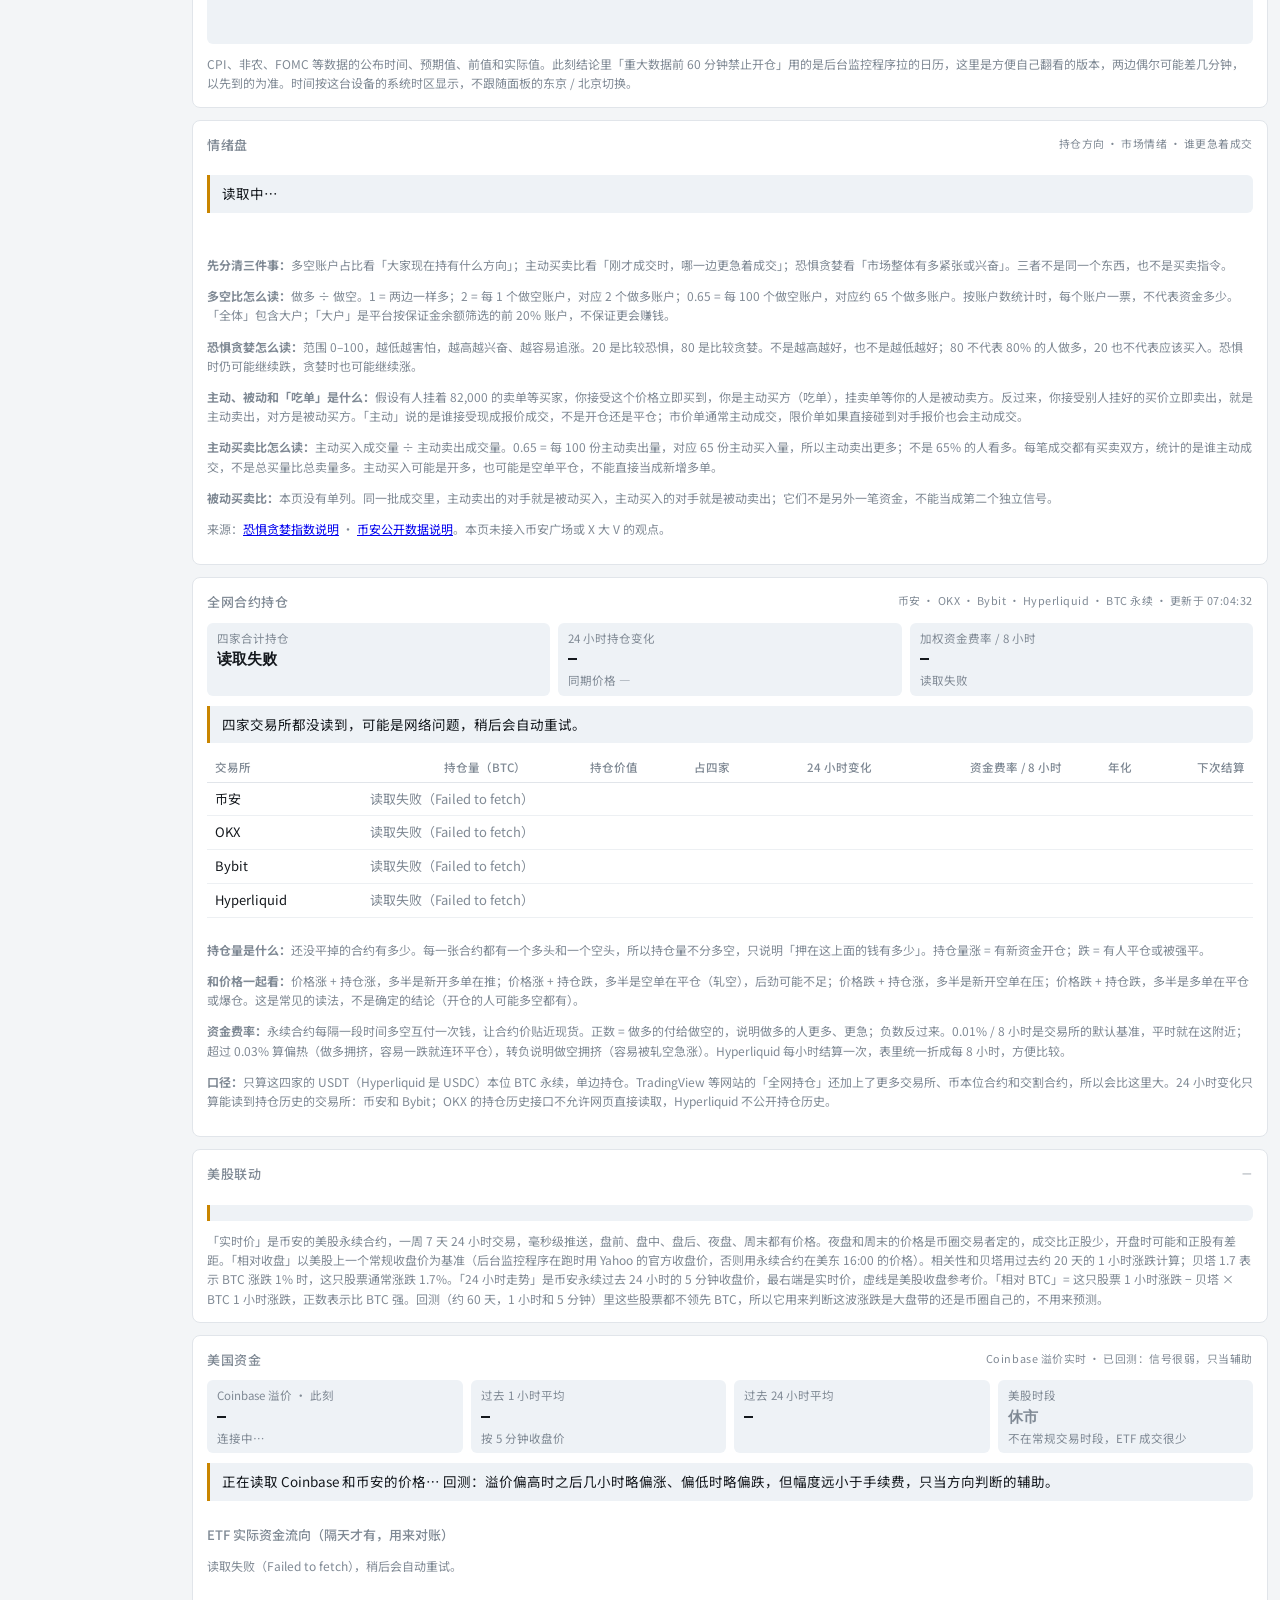
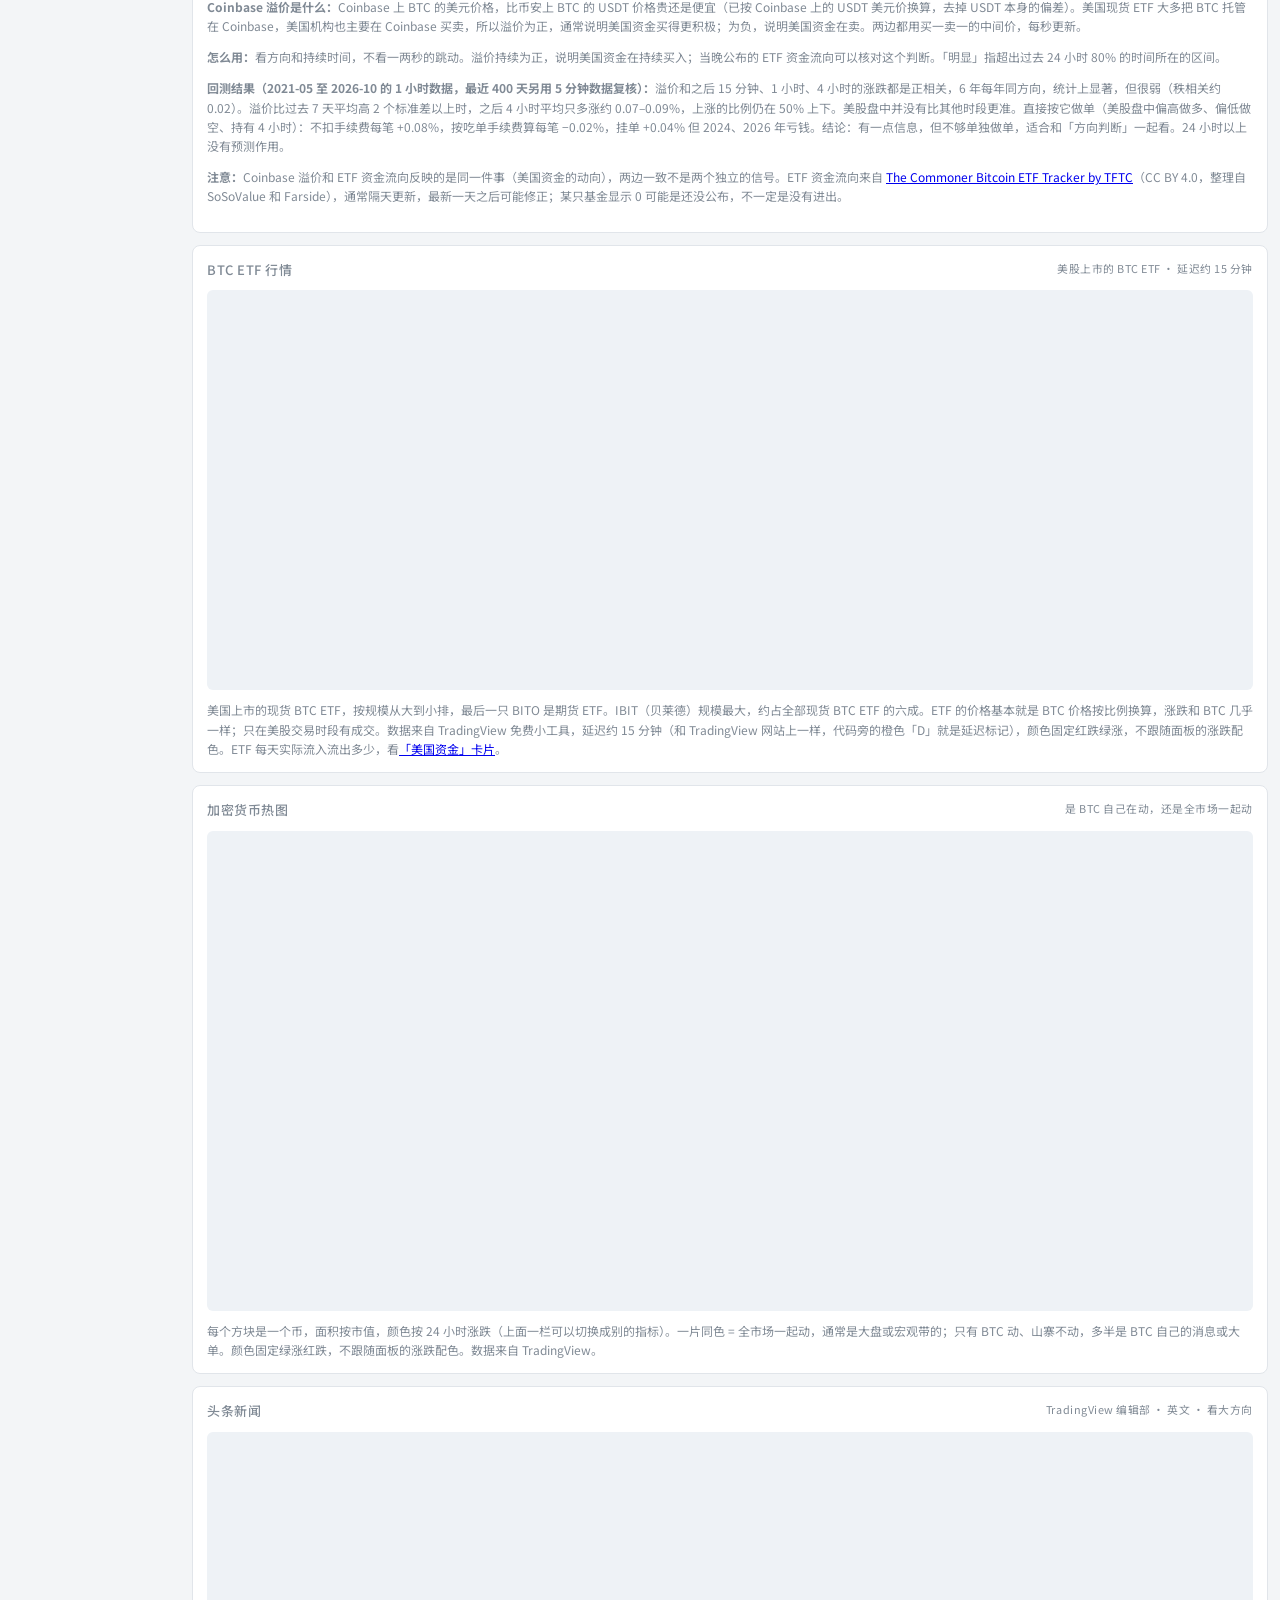
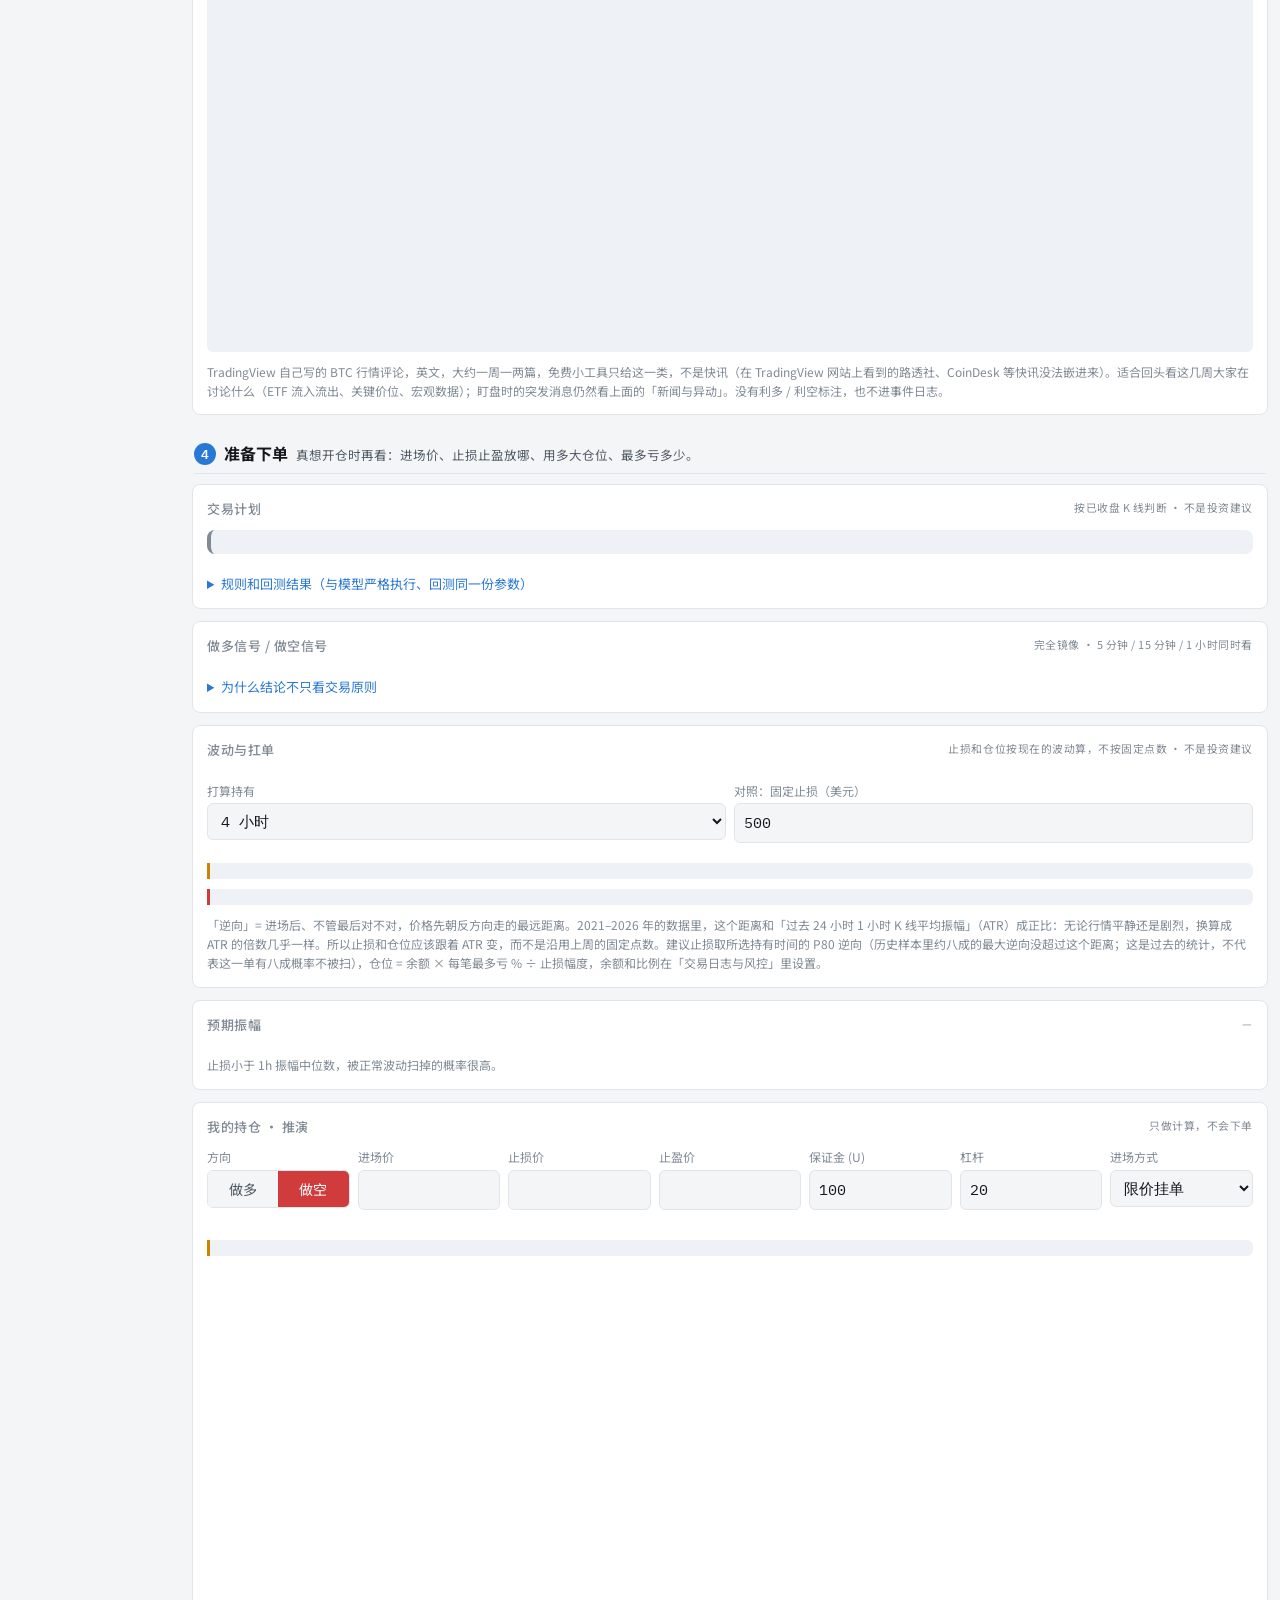
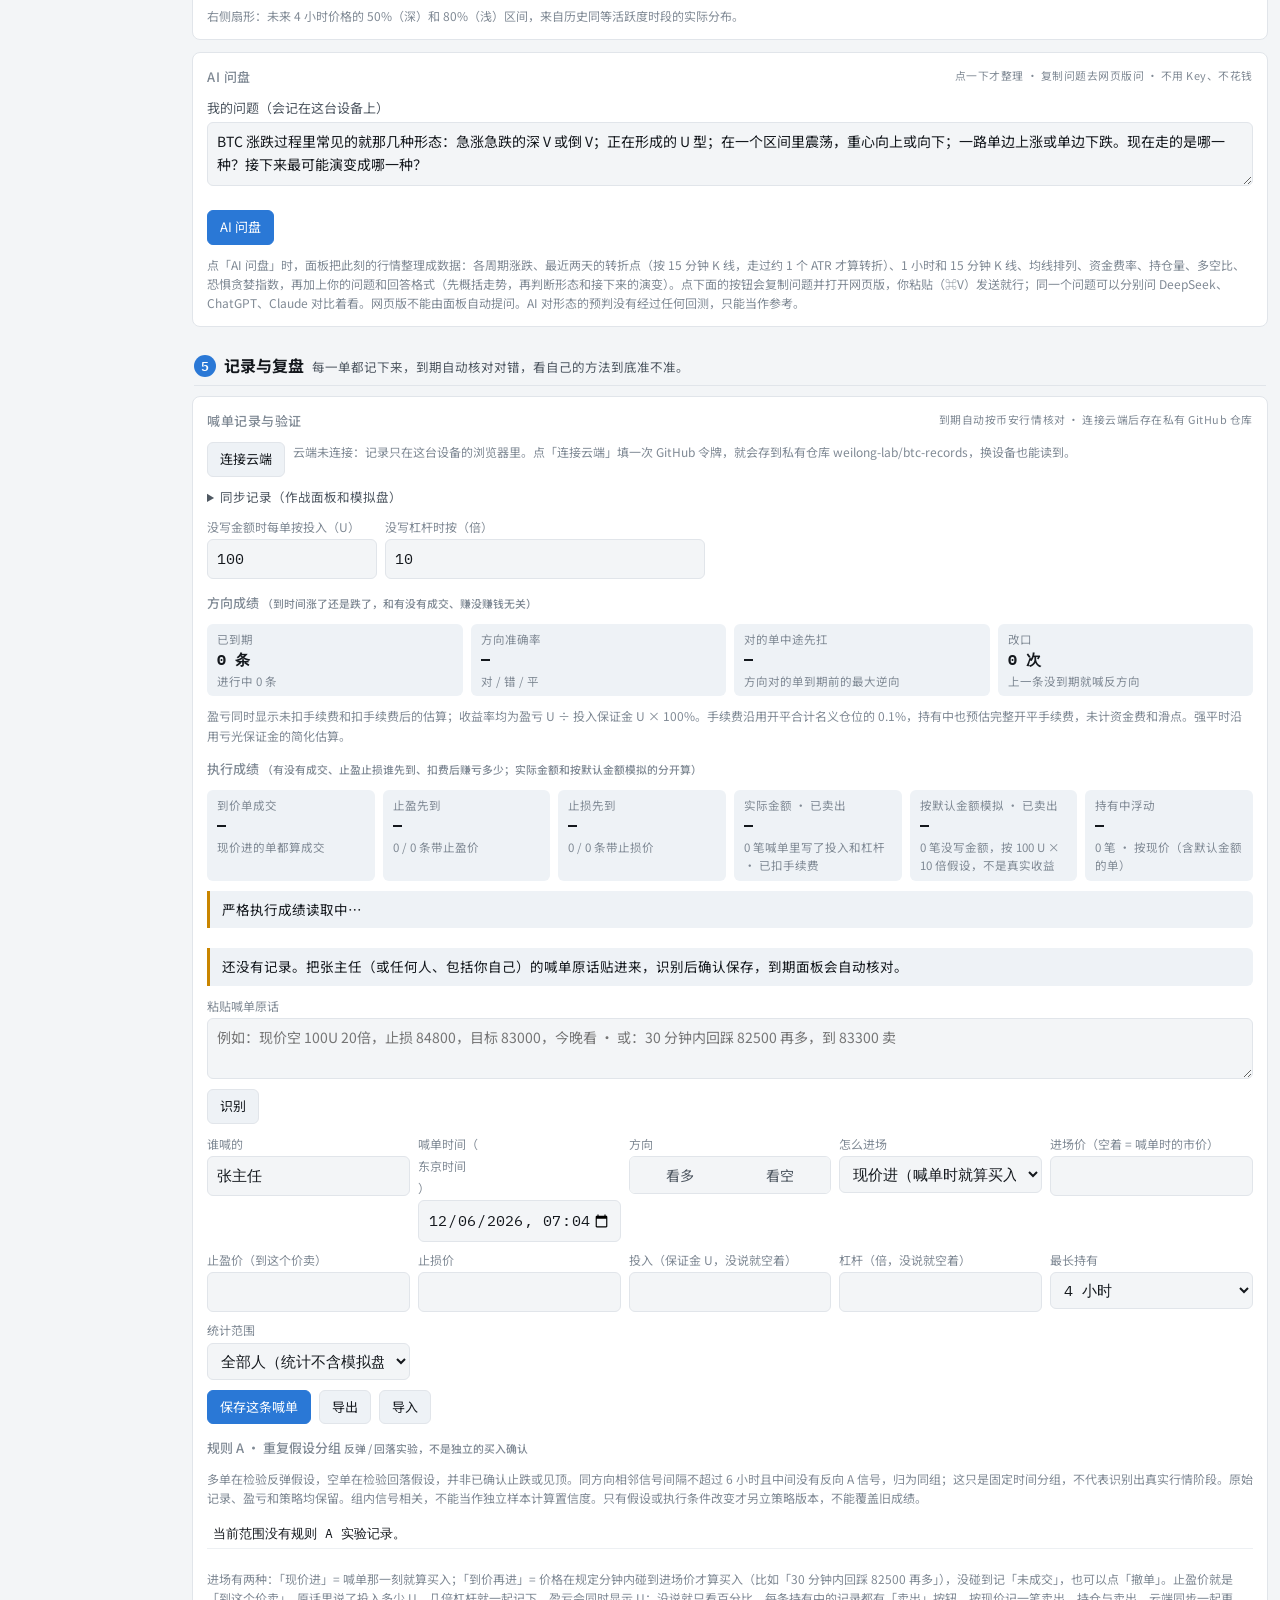
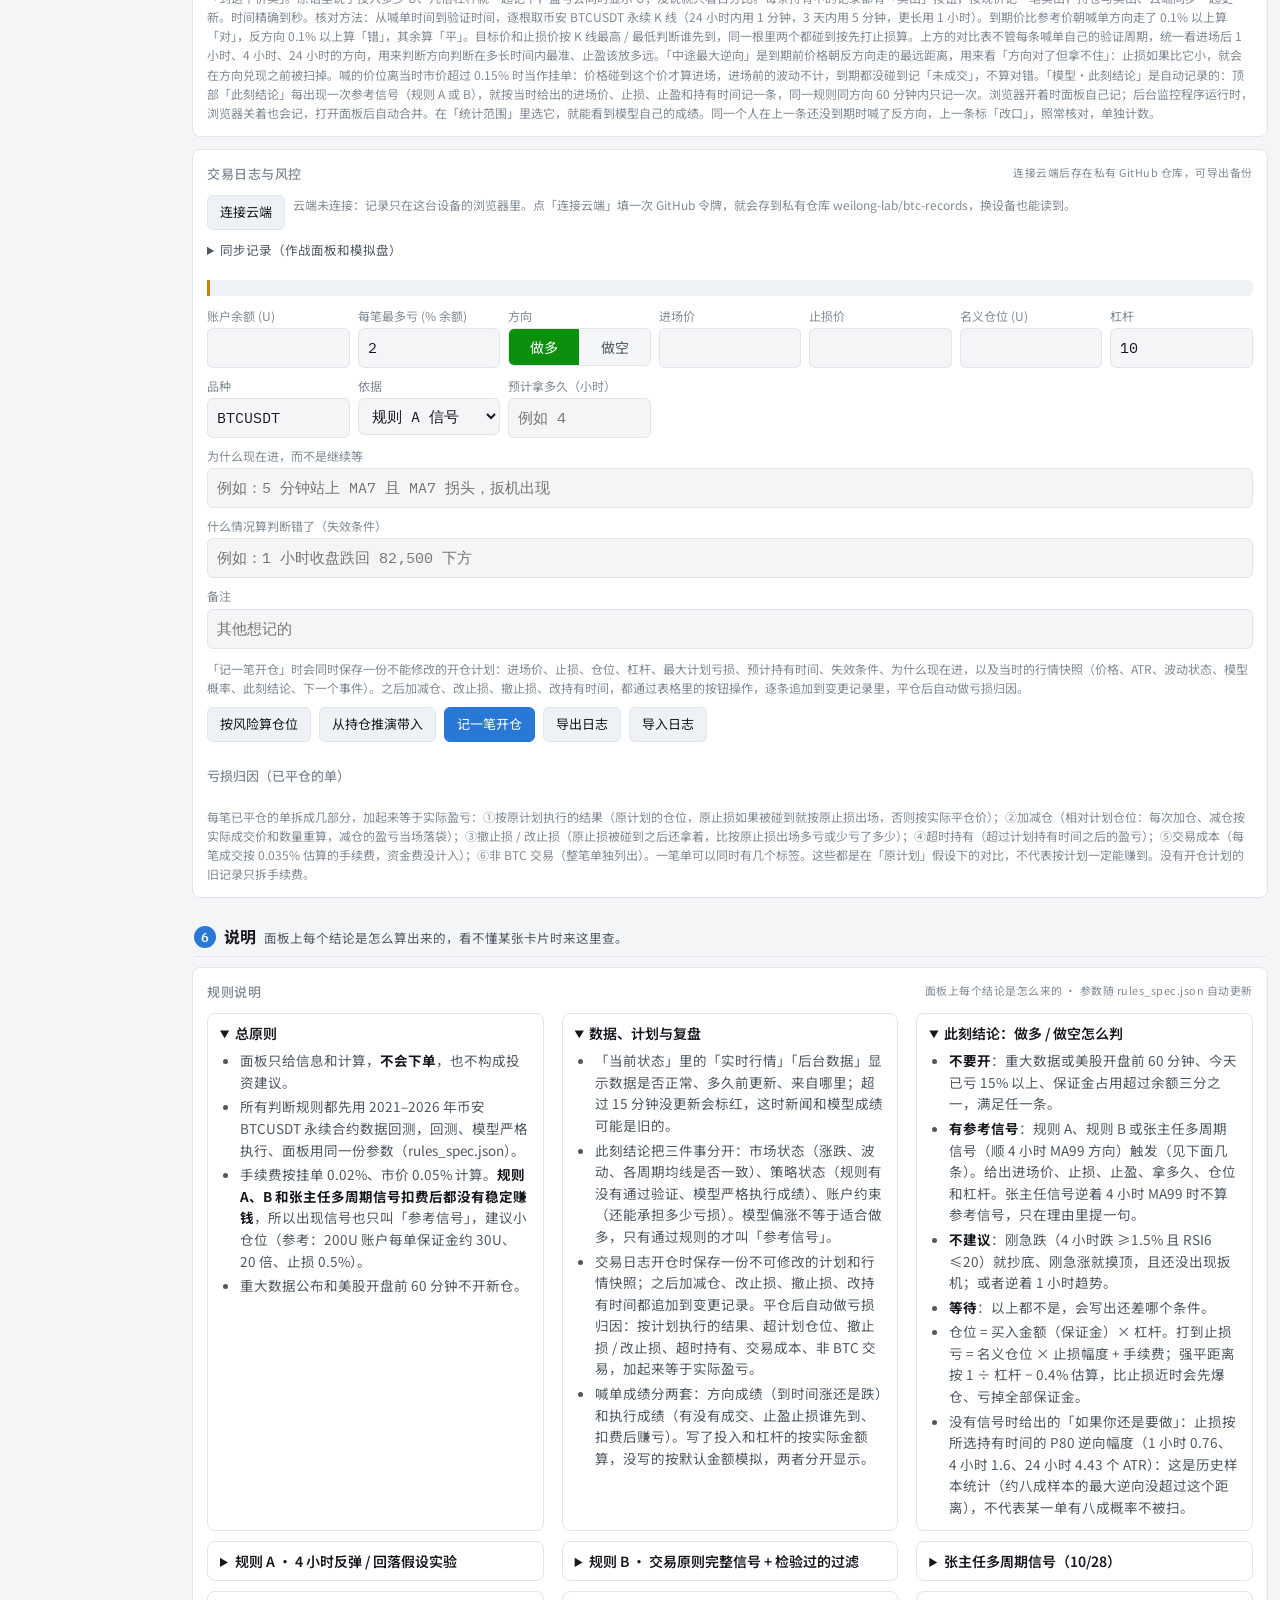
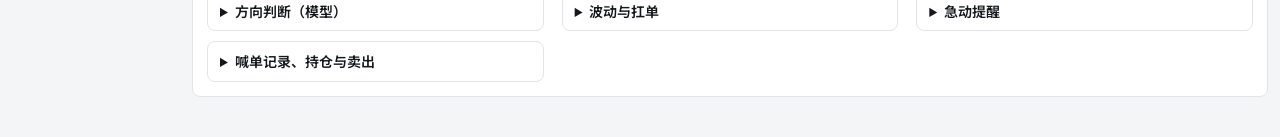
==== commit 0a1543da: "作战面板跟上新规则：此刻结论把顺 4 小时 MA99 的张主任多周期信号算作参考信号（按拿满 4 小时给方案），逆大方向和极端情况写进理由；规则说明加「张主任多周期信号」整节和回测结论；模拟盘开仓理由" ====
--- a/dashboard/live/index.html
+++ b/dashboard/live/index.html
@@ -368,7 +368,7 @@
       <label>名义仓位 · 强平距离<span class="levinfo" id="sinfo">—</span></label>
     </form>
     <div class="sum-sides" id="sumSides"></div>
-    <p class="note">判断顺序：先看硬性禁止（重大数据前 60 分钟、今日亏损超 15%、保证金占用超三分之一），再看规则 A / B 有没有触发，最后看是不是在急涨急跌后逆势进场。规则 A / B 在扣手续费的真实挂单回测里都没有稳定赚钱，所以即使出现信号也只叫「有参考信号」，仅供模拟验证。仓位按上面填的买入金额 × 杠杆算（名义仓位），每一边显示打到止损亏多少、打到止盈赚多少（都扣了约 0.1% 的开平手续费）和强平价；强平价比止损还近会标红，并给出这个止损下建议的最高杠杆（强平距离至少是止损距离的 2 倍，按 1 ÷ 杠杆 − 0.4% 估算）。买入金额和杠杆会同步到云端，也是喊单记录里没写金额时的默认值。</p>
+    <p class="note">判断顺序：先看硬性禁止（重大数据前 60 分钟、今日亏损超 15%、保证金占用超三分之一），再看规则 A / B 和张主任多周期信号（顺 4 小时 MA99 方向的才算）有没有触发，最后看是不是在急涨急跌后逆势进场。规则 A / B 和张主任多周期信号在扣手续费的回测里都没有稳定赚钱，所以即使出现信号也只叫「有参考信号」，仅供模拟验证。仓位按上面填的买入金额 × 杠杆算（名义仓位），每一边显示打到止损亏多少、打到止盈赚多少（都扣了约 0.1% 的开平手续费）和强平价；强平价比止损还近会标红，并给出这个止损下建议的最高杠杆（强平距离至少是止损距离的 2 倍，按 1 ÷ 杠杆 − 0.4% 估算）。买入金额和杠杆会同步到云端，也是喊单记录里没写金额时的默认值。</p>
   </section>
 
   <section data-grp="1" class="card span" id="zhangCard">
@@ -683,7 +683,7 @@
 </div>
 
 <script src="ui.js?v=20261027a"></script>
-<script src="review-core.js?v=20261027a"></script>
+<script src="review-core.js?v=20261028a"></script>
 <script src="weights.js"></script>
 <script src="context.js"></script>
 <script src="model.js"></script>
@@ -1503,6 +1503,8 @@
     const fade = cx && cx.key && (key === "long" ? cx.down : !cx.down);        // 急跌后做多 / 急涨后做空
     const chase = cx && cx.key && !fade;                                          // 急跌后追空 / 急涨后追多
     const against = key === "long" ? F.tr.dn : F.tr.up;
+    const zs = S.zh, zhSig = zs && (key === "long" ? zs.long : zs.short), zhWith = zhSig && (key === "long" ? zs.dir4 > 0 : zs.dir4 < 0);
+    const zhBy = zhSig ? (key === "long" ? zs.byL : zs.byS) : "";
     const cnt = [z.now[key === "long" ? "cold" : "hot"], z.now[key === "long" ? "fadeL" : "fadeS"], z.now[key === "long" ? "volL" : "volS"], z.now[key === "long" ? "below7" : "above7"], z.now[key === "long" ? "trigL" : "trigS"]].filter(Boolean).length;
     let vd, cls, why = [], pl = null;
     if (hard.length) { vd = "不要开"; cls = "bad"; why = hard.slice(); }
@@ -1511,6 +1513,12 @@
       why.push(`规则 ${sig[1]}：${sig[2]}`, "回测扣费后没有稳定赚钱，仅供模拟验证，不作为自动买入依据");
       if (sig[1] === "B") pl = { entry: `市价 ≈ ${fmt(P)}`, ref: P, stop: ruleBStop(c5, z, sgn, P), tpR: B.tp_R, hold: `最长 ${B.max_hold_bars * 5 / 60} 小时（到止盈或止损先平）` };
       else pl = { entry: `挂限价 ${fmt(c5.at(-1).c)}，${A.limit_valid_bars * 5} 分钟内不成交就撤`, ref: c5.at(-1).c, stop: VOLSTAT.mae_atr["4 小时"].p80 * v.atr, hold: `${A.hold_bars * 5 / 60} 小时后平仓`, stopNote: "这里给的是方案 A′ = 规则 A + 按 4 小时 P80 逆向放的保险止损。回测和「模型严格执行」验证的都是不设止损的原版规则 A，A′ 本身还没有验证，它的成绩只看喊单记录里「模型·此刻结论」标 A′ 的单" };
+    } else if (zhWith) {
+      vd = "有参考信号"; cls = "warn";
+      why.push(`张主任多周期信号：5 分和 15 分 ${zhBy} 都${key === "long" ? "超卖" : "超买"}，顺 4 小时 MA99 方向${zhBy === "KDJ" ? "（只有 KDJ，参考性弱一些）" : ""}`,
+        "回测拿满 4 小时赚钱的比例 48–50%，扣费每笔 -0.06% 到 -0.09%，仅供模拟验证");
+      pl = { entry: `市价 ≈ ${fmt(P)}`, ref: P, stop: VOLSTAT.mae_atr["4 小时"].p80 * v.atr, tpR: 0, hold: "4 小时后平仓", zh: true,
+        stopNote: "止损按 4 小时 P80 逆向放（约八成样本 4 小时内的最大逆向没超过这个距离）；张主任信号进场时价格通常还会先反向走一段，止损太近容易被扫" };
     } else if (fade && !z.now[key === "long" ? "trigL" : "trigS"]) {
       vd = "不建议"; cls = "bad";
       why.push(`${key === "long" ? "刚急跌（4h " + pct(cx.r4) + "）就抄底" : "刚急涨（4h " + pct(cx.r4) + "）就摸顶"}，历史上 1 小时后${key === "long" ? "反弹" : "回落"}只有 ${cx.stats && cx.stats["1 小时"] ? cx.stats["1 小时"].rev : "≈53"}%，而且通常先再${key === "long" ? "跌" : "涨"}一段`,
@@ -1524,6 +1532,8 @@
         `4 小时模型的${key === "long" ? "上涨" : "下跌"}概率 ${(key === "long" ? S.prob["4 小时"] : 100 - S.prob["4 小时"]).toFixed(1)}%，规则 A 要 ≥ ${Math.round((key === "long" ? A.p_long : 1 - A.p_short) * 100)}%`);
       if (chase) why.push(`现在是急${cx.down ? "跌" : "涨"}后，顺势追${key === "long" ? "多" : "空"}要防反抽，止损不能太近`);
     }
+    if (zhSig && !zhWith && !hard.length) why.push(`张主任多周期信号提示${key === "long" ? "做多" : "做空"}，但逆着 4 小时 MA99 方向，不算参考信号`);
+    if (zs && zs.ext === key && !hard.length) why.push(`极端：所有周期都${key === "long" ? "超卖" : "超买"}，历史上 4 小时内通常还会先反向走 ${key === "long" ? "0.72" : "0.65"}%，50 倍约 ${key === "long" ? 19 : 13}% 的时候会先爆仓`);
     const cell = (k, x, cls = "") => `<div><span>${k}</span><b class="${cls}">${x}</b></div>`;
     let body;
     // 两边用同一套格子显示：有信号用信号的方案；没有信号用「如果你还是要做」的方案（现价进、按波动放的止损、所选持有时间、不设止盈）
@@ -1539,7 +1549,7 @@
     // 按现价开仓用的方案：有信号用信号的止损 / 止盈 / 持有时间；没有信号用「如果你还是要做」的止损和所选持有时间
     const HZM = { "1 小时": 60, "4 小时": 240, "24 小时": 1440 };
     S.sumPlan = S.sumPlan || {};
-    S.sumPlan[key] = pl ? { stop: pl.stop, tp: pl.tpR ? pl.tpR * pl.stop : 0, hz: sig[1] === "B" ? B.max_hold_bars * 5 : A.hold_bars * 5, vd, why: `规则 ${sig[1]}` }
+    S.sumPlan[key] = pl ? { stop: pl.stop, tp: pl.tpR ? pl.tpR * pl.stop : 0, hz: pl.zh ? 240 : sig[1] === "B" ? B.max_hold_bars * 5 : A.hold_bars * 5, vd, why: pl.zh ? "张主任多周期信号" : `规则 ${sig[1]}` }
       : { stop: volStop, tp: 0, hz: HZM[hold] || 240, vd, why: vd };
     body += `<div class="jbtns sum-open"><button type="button" class="btn ${vd === "有参考信号" ? "primary" : ""}" data-sumopen="${key}">按现价${key === "long" ? "开多" : "开空"}</button><span class="note">记进喊单记录（「我」），按上面的止损${pl && pl.tpR ? "、止盈" : ""}和持有时间自动核对；不会真的下单</span></div>`;
     return { key, vd, cls, html: `<div class="sum-side ${key}"><div class="hd"><h3 class="${key === "long" ? "good" : "bad"}">${key === "long" ? "做多" : "做空"}</h3><span class="vd ${cls}">${vd}</span></div><ul>${why.map(x => `<li>${esc(x)}</li>`).join("")}</ul>${body}</div>` };
@@ -1551,7 +1561,7 @@
     ["市场状态", `4 小时 ${pct(mv4)} · 波动${v.state}`, "", `${S.maRel || "均线读取中"}${cx && cx.key ? "；刚" + (cx.down ? "急跌超卖" : "急涨超买") : ""}`],
   ].map(([a, b, c, d]) => `<div class="chip"><span>${a}</span><b class="${c}">${esc(b)}</b><span>${esc(d)}</span></div>`).join("");
   // 策略状态：一行小字，提醒参考信号还没被验证过
-  $("sumStrat").textContent = `策略状态：参考，未通过验证——规则 A / B 扣费回测都没有稳定赚钱${pr ? `；模型严格执行 A ${pr.A.n} 笔累计 ${pct(pr.A.cum || 0)}、B ${pr.B.n} 笔累计 ${pct(pr.B.cum || 0)}` : ""}${mine.length ? `；模型自动记单已卖 ${mine.length} 笔，${uTxt(mineU)}（按默认金额）` : ""}。仅作模拟验证；模型输出不是已验证的赚钱概率。`;
+  $("sumStrat").textContent = `策略状态：参考，未通过验证——规则 A / B 和张主任多周期信号扣费回测都没有稳定赚钱${pr ? `；模型严格执行 A ${pr.A.n} 笔累计 ${pct(pr.A.cum || 0)}、B ${pr.B.n} 笔累计 ${pct(pr.B.cum || 0)}` : ""}${mine.length ? `；模型自动记单已卖 ${mine.length} 笔，${uTxt(mineU)}（按默认金额）` : ""}。仅作模拟验证；模型输出不是已验证的赚钱概率。`;
   { const amt = J.defAmt || 100, lev = J.defLev || 10; $("sinfo").textContent = `${fmt(amt * lev)} U · 反向 ${(Math.max(0, 1 / lev - 0.004) * 100).toFixed(2)}% 强平`; }
   const L = side("long"), Sh = side("short");
   $("sumSides").innerHTML = L.html + Sh.html + (S.sumMsg && Date.now() - S.sumMsg.t < 15e3 ? `<p class="sum-line good" style="grid-column:1/-1">${S.sumMsg.html}</p>` : "");
@@ -2600,7 +2610,7 @@
     sec("总原则", [
       "面板只给信息和计算，<b>不会下单</b>，也不构成投资建议。",
       "所有判断规则都先用 2021–2026 年币安 BTCUSDT 永续合约数据回测，回测、模型严格执行、面板用同一份参数（rules_spec.json）。",
-      `手续费按挂单 ${f.maker_pct}%、市价 ${f.taker_pct}% 计算。<b>规则 A、B 扣费后都没有稳定赚钱</b>，所以出现信号也只叫「参考信号」，建议小仓位。`,
+      `手续费按挂单 ${f.maker_pct}%、市价 ${f.taker_pct}% 计算。<b>规则 A、B 和张主任多周期信号扣费后都没有稳定赚钱</b>，所以出现信号也只叫「参考信号」，建议小仓位（参考：200U 账户每单保证金约 30U、20 倍、止损 0.5%）。`,
       `重大数据公布和美股开盘前 ${SPEC.event_block_min} 分钟不开新仓。`,
     ], true),
     sec("数据、计划与复盘", [
@@ -2611,7 +2621,7 @@
     ], true),
     sec("此刻结论：做多 / 做空怎么判", [
       `<b>不要开</b>：重大数据或美股开盘前 ${SPEC.event_block_min} 分钟、今天已亏 15% 以上、保证金占用超过余额三分之一，满足任一条。`,
-      "<b>有参考信号</b>：规则 A 或规则 B 触发（见下面两条）。给出进场价、止损、止盈、拿多久、仓位和杠杆。",
+      "<b>有参考信号</b>：规则 A、规则 B 或张主任多周期信号（顺 4 小时 MA99 方向）触发（见下面几条）。给出进场价、止损、止盈、拿多久、仓位和杠杆。张主任信号逆着 4 小时 MA99 时不算参考信号，只在理由里提一句。",
       "<b>不建议</b>：刚急跌（4 小时跌 ≥1.5% 且 RSI6 ≤20）就抄底、刚急涨就摸顶，且还没出现扳机；或者逆着 1 小时趋势。",
       "<b>等待</b>：以上都不是，会写出还差哪个条件。",
       "仓位 = 买入金额（保证金）× 杠杆。打到止损亏 = 名义仓位 × 止损幅度 + 手续费；强平距离按 1 ÷ 杠杆 − 0.4% 估算，比止损近时会先爆仓、亏掉全部保证金。",
@@ -2629,6 +2639,16 @@
       "过滤：15 分钟和 1 小时方向模型的平均概率同方向；不逆 1 小时趋势（1 小时收盘价相对 MA25 的位置和 MA25 方向）；非周末、非低量（成交量不低于 24 小时中位数的一半）；事件前不开。",
       `进场：下一根 5 分钟 K 线开盘市价进。止损 = 近 12 根的低点（做空用高点）再往外 ${B.stop_atr} 个 5 分钟 ATR；止盈 = ${B.tp_R} 倍止损距离；最长 ${B.max_hold_bars * 5 / 60} 小时。持有时间由价格先碰到哪个决定，本来就随波动变。`,
       `<span class="bt">回测：${esc(B.backtest)}</span>`,
+    ]),
+    sec("张主任多周期信号（10/28）", [
+      "顺序：先看 4 小时 MA99 方向定多空（向上只做多、向下只做空）→ 再看 1 小时、30 分钟正处于上涨段还是下跌段（MA7 方向）→ 最后看 5 分钟、15 分钟的 RSI6 和 KDJ 的 J。",
+      "区间：5 分钟 RSI6 > 80 或 J > 110 算超买，RSI6 < 20 或 J < -5 算超卖；15 分钟放宽到 RSI6 > 70 或 J > 100 超买，RSI6 < 20 或 J < 0 超卖。",
+      "触发：<b>同一个指标</b>要 5 分钟和 15 分钟同时在区间外。RSI 优先：两个周期的 RSI 都在区间外就一定提示，KDJ 不用满足；只有 KDJ 两个周期都在区间外也提示，但标「参考性弱一些」；5 分钟只有 KDJ、15 分钟只有 RSI 这种交叉情况不提示。只有 5 分钟在区间外不提示。",
+      "加强：同时出现量价顶背离 / 底背离 = 强烈提示；之后看 5 分钟 MA7 有没有拐头。",
+      "反常：两个周期都超买（超卖）却还在放量创新高（新低），说明有场外资金在推（例如 10/28 17:00 美股盘前那波），提示先别反着做。",
+      "极端：5 分、15 分、30 分、1 小时、4 小时全部在区间外。历史上之后 4 小时内价格通常还会先反向走 0.65%（做空）/ 0.72%（做多），五次里有一次超过 1.6% / 1.9%；50 倍杠杆约 13% / 19% 的时候会先爆仓，100 倍约 36% / 39%。不提示加大仓位。",
+      "在哪里看：第 1 步「张主任多周期信号」卡片逐项显示；后台每根 5 分钟收盘检查一次，顺大方向的提示、反常、极端发红色提醒，逆大方向的发黄色；此刻结论里顺 4 小时 MA99 的信号算「有参考信号」，按「拿满 4 小时」给方案。",
+      '<span class="bt">回测（2021–2026，市价进出扣 0.10%）：每年做空约 1200 次、做多约 800 次。15 分钟后方向对约 58%，但平均只走 0.01%–0.03%。按交易算：拿满 4 小时赚钱的比例 48–50%（随便挑时间买只有 42–44%），扣费每笔 -0.06% 到 -0.09%，4 小时不比 3、5、6 小时特别；5 分钟反向超买超卖就卖，胜率 57–60%，每笔 -0.02% 到 -0.09%；MA7 一拐头就卖，胜率约 30%（超买时 MA7 多半还在往上，进场下一根就被卖掉）；做多拿到出现完整做空信号才卖最好，胜率 65%，扣费刚好打平。加 4 小时 MA99、1 小时 / 30 分阶段、量价背离、MA7 拐头、1 ATR 止损都没有变成稳定赚钱。4 小时 MA99 本身没有额外的压力 / 支撑作用。</span>',
     ]),
     sec("方向判断（模型）", [
       "逻辑回归模型，20 个特征：过去 1 / 3 / 12 / 48 / 288 根涨跌、离 MA7 / MA25 / MA99 多远、RSI6、KDJ 的 J、MACD 柱、成交量、主动买入占比、24 小时高低位置和振幅、是否周末、是否美股时段、4 小时趋势。",
@@ -2762,6 +2782,7 @@
 }
 function renderZhang() {
   const z = zhState();
+  S.zh = z;
   if (!z) return;
   const dirTxt = s => s > 0 ? '<span class="good">↑ 向上</span>' : s < 0 ? '<span class="bad">↓ 向下</span>' : '<span class="mut">→ 走平</span>';
   const ob = (o, s, l) => s(o) ? '<span class="bad">超买</span>' : l(o) ? '<span class="good">超卖</span>' : '<span class="mut">区间内</span>';
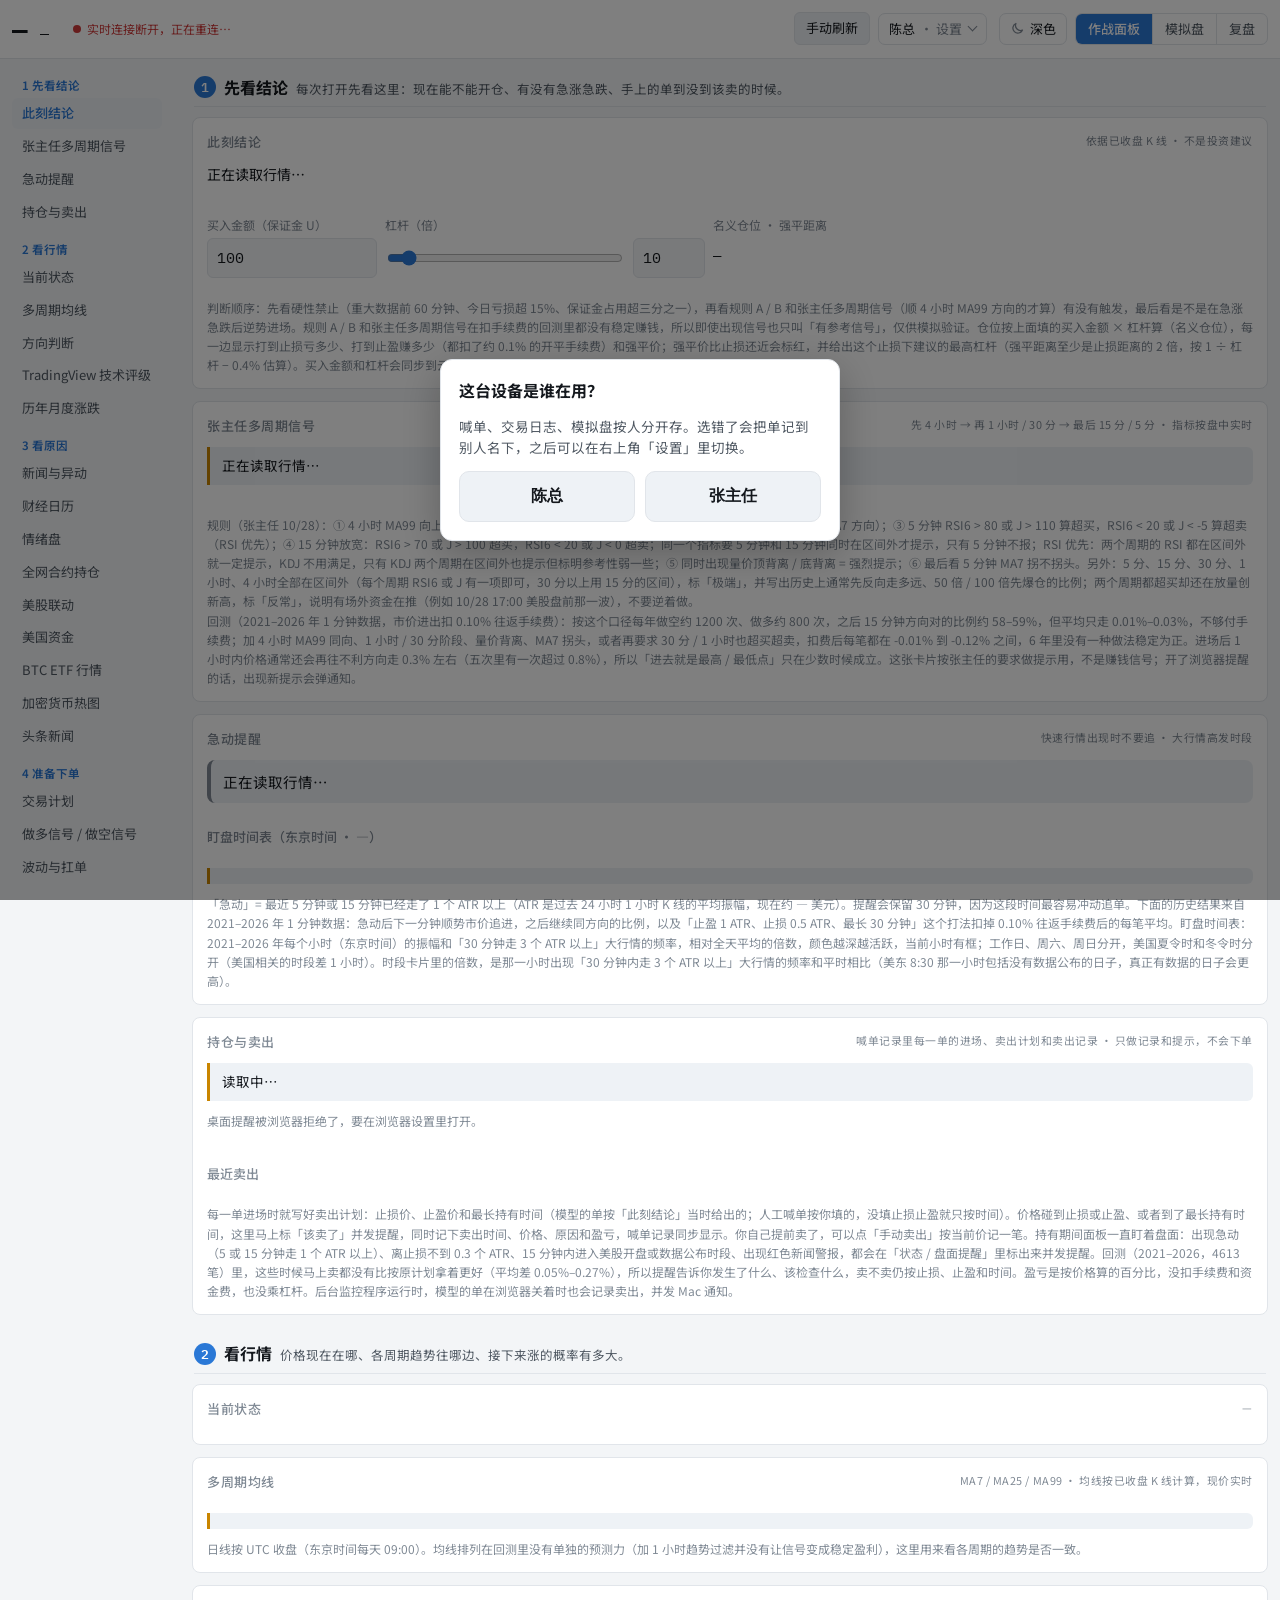
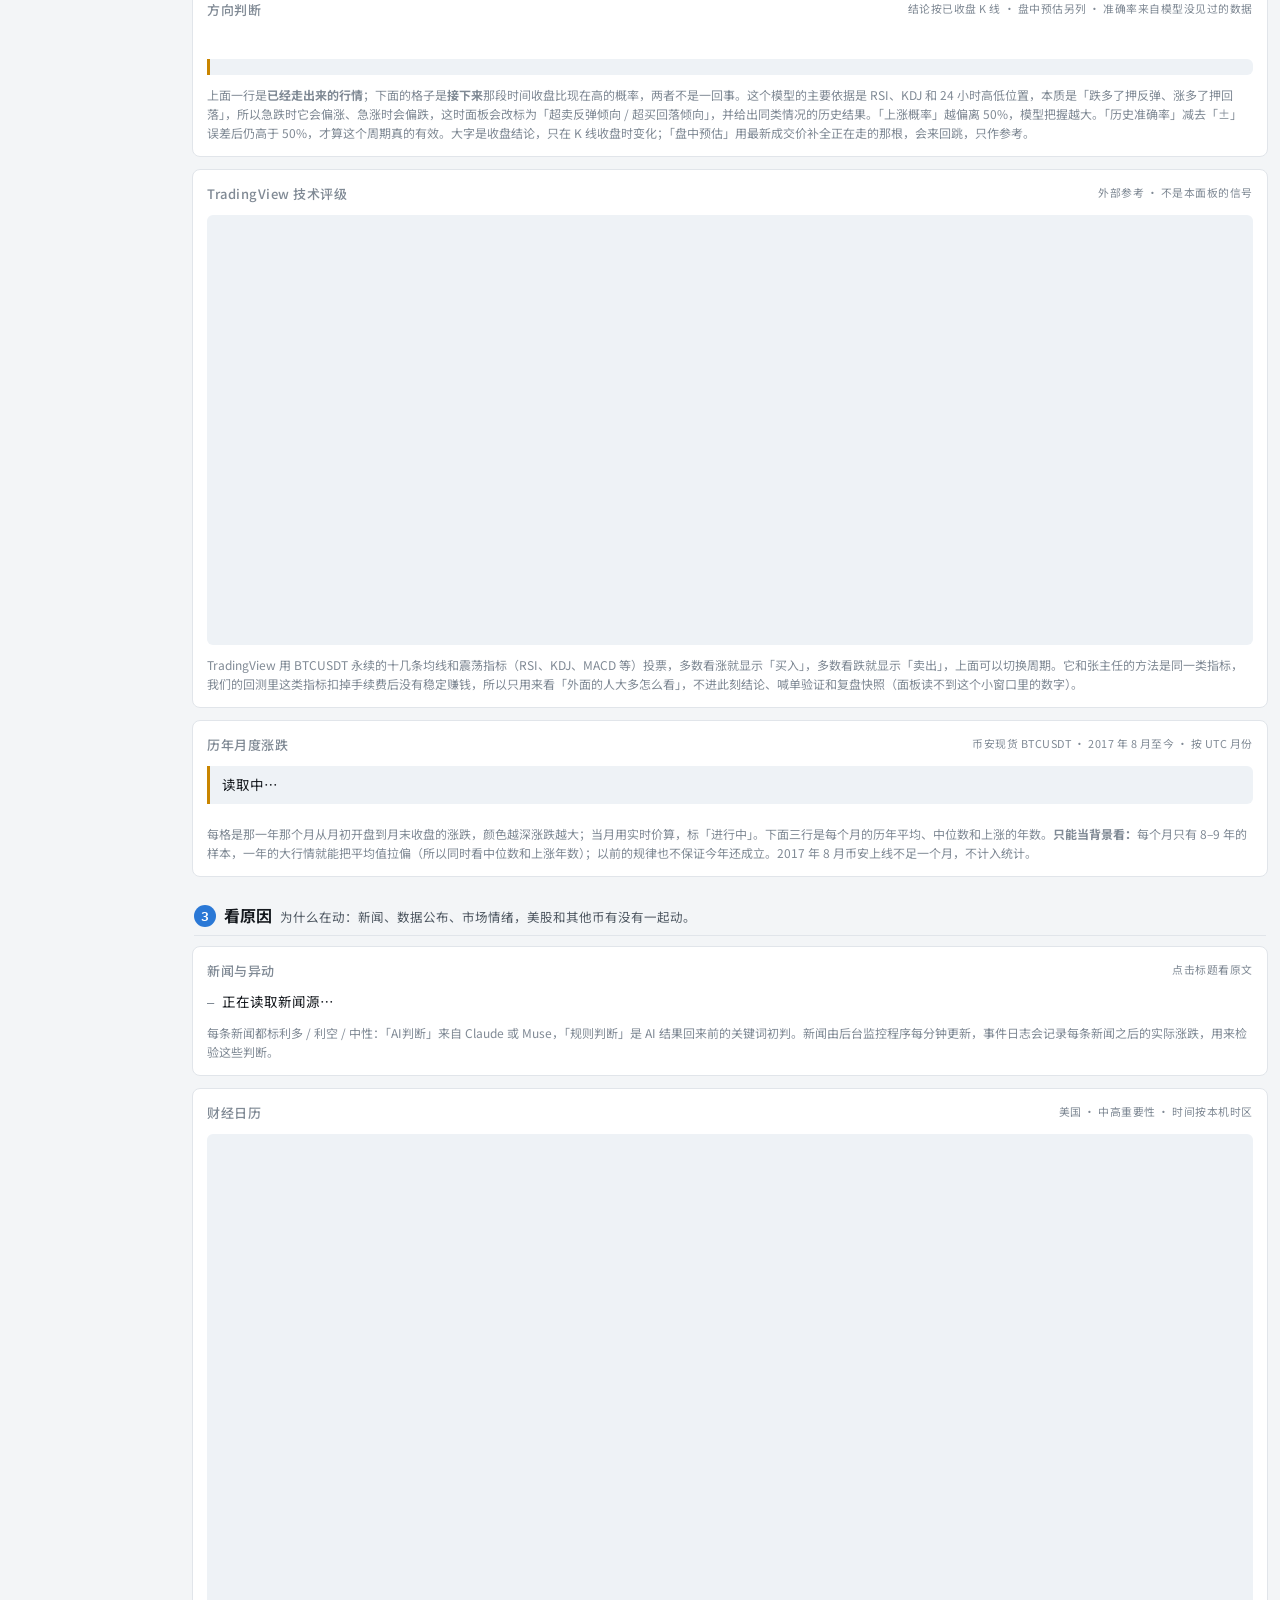
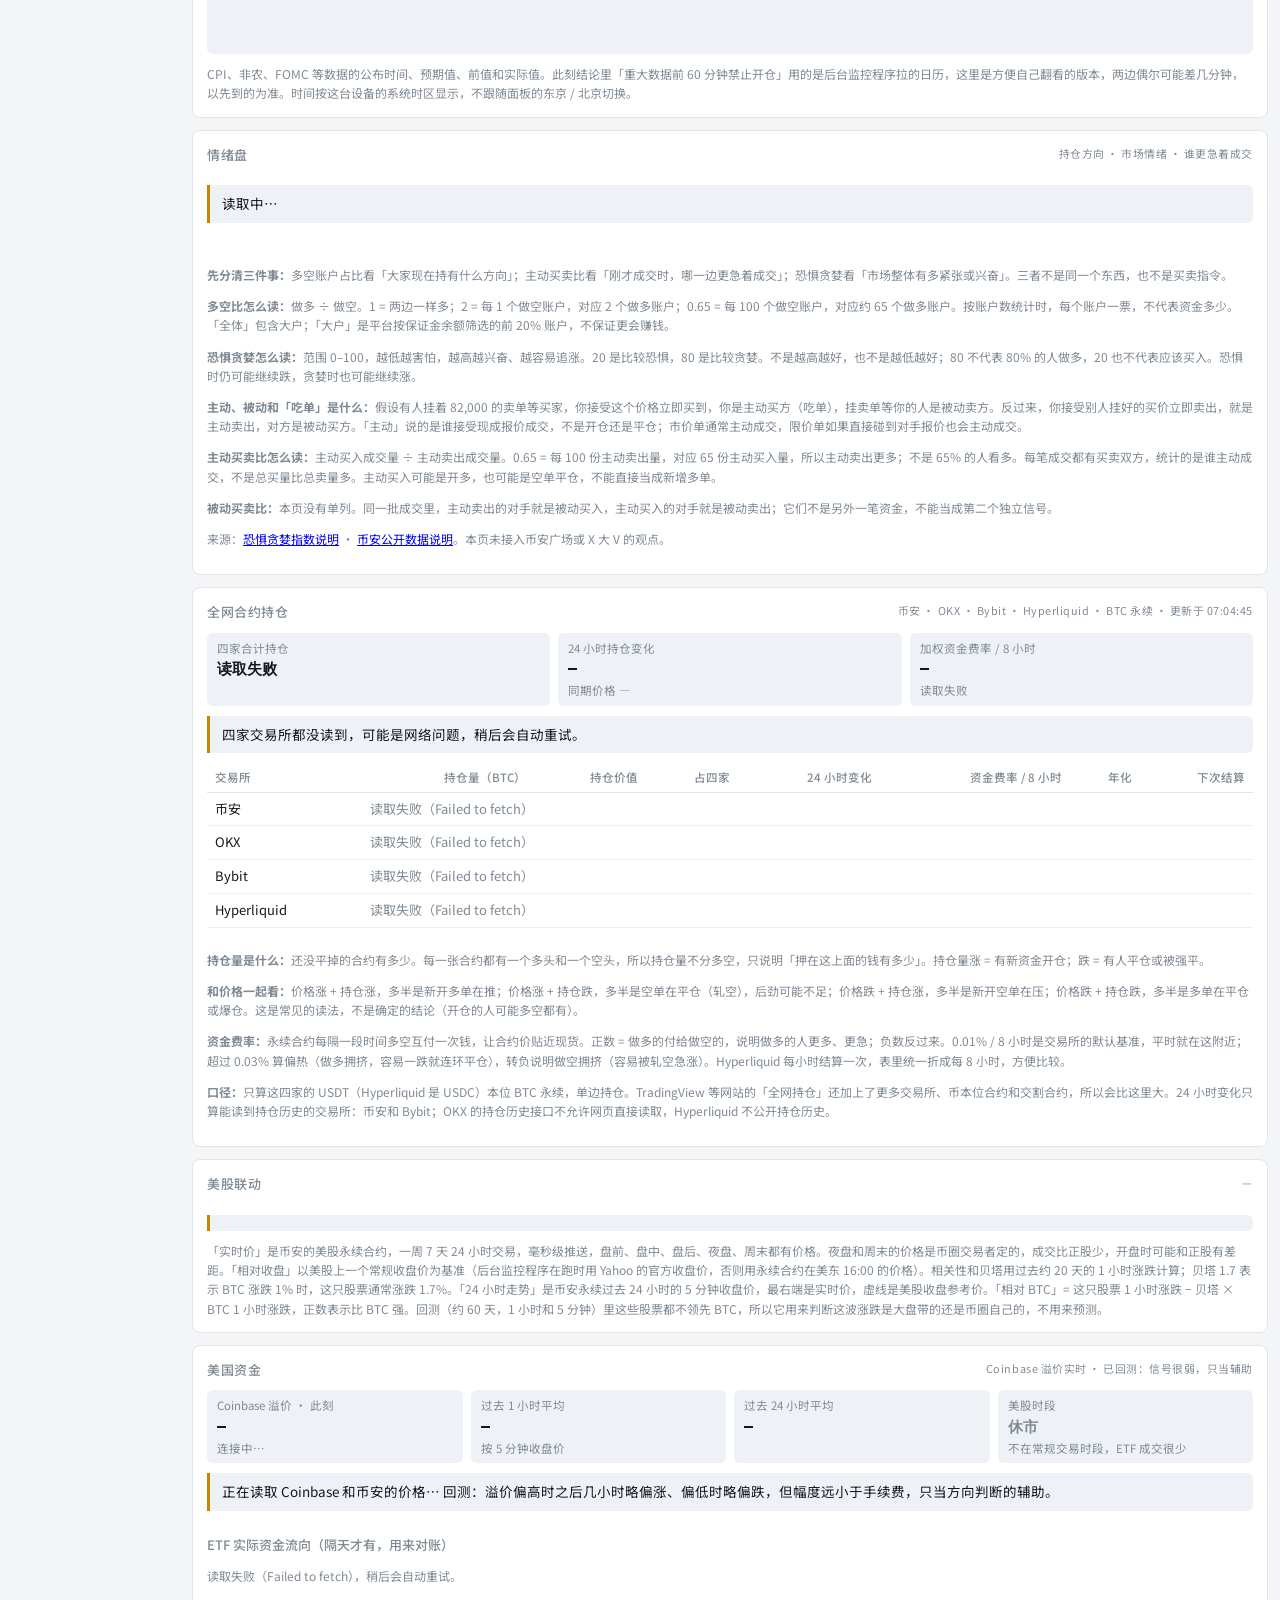
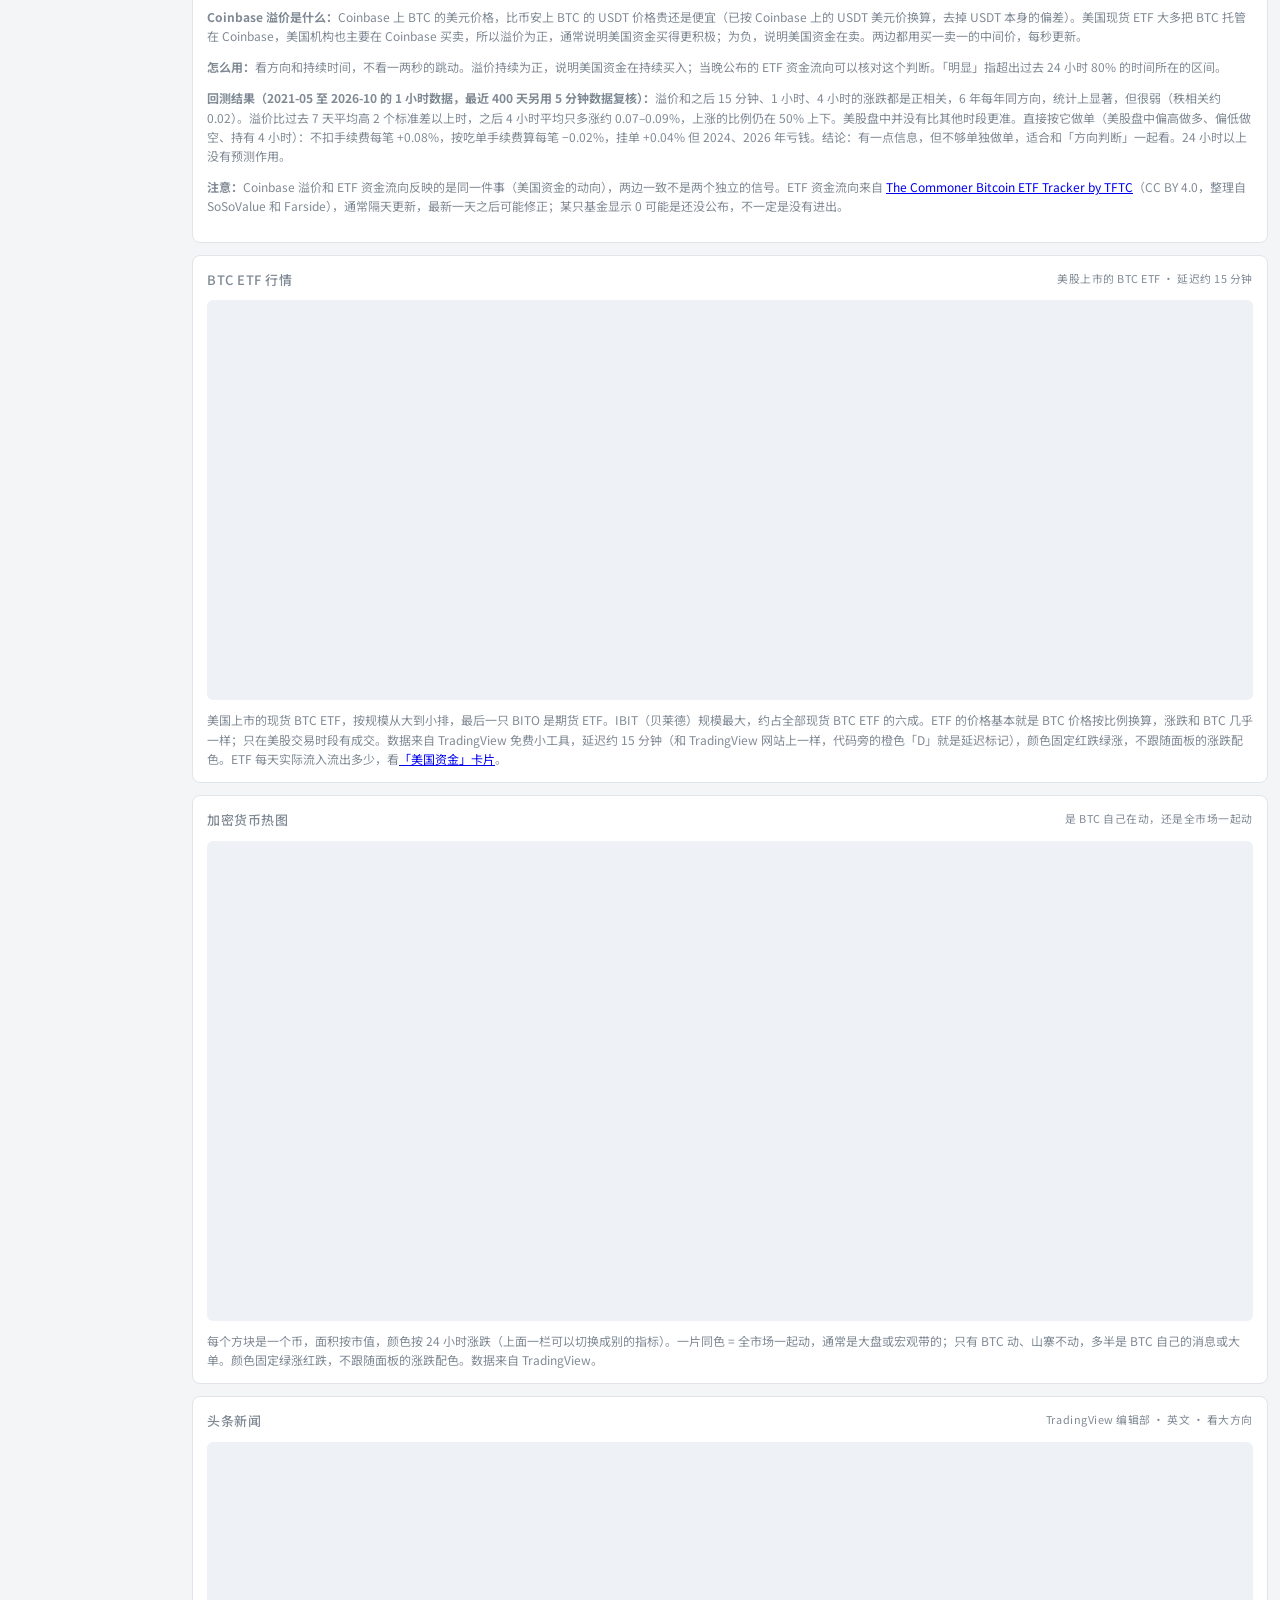
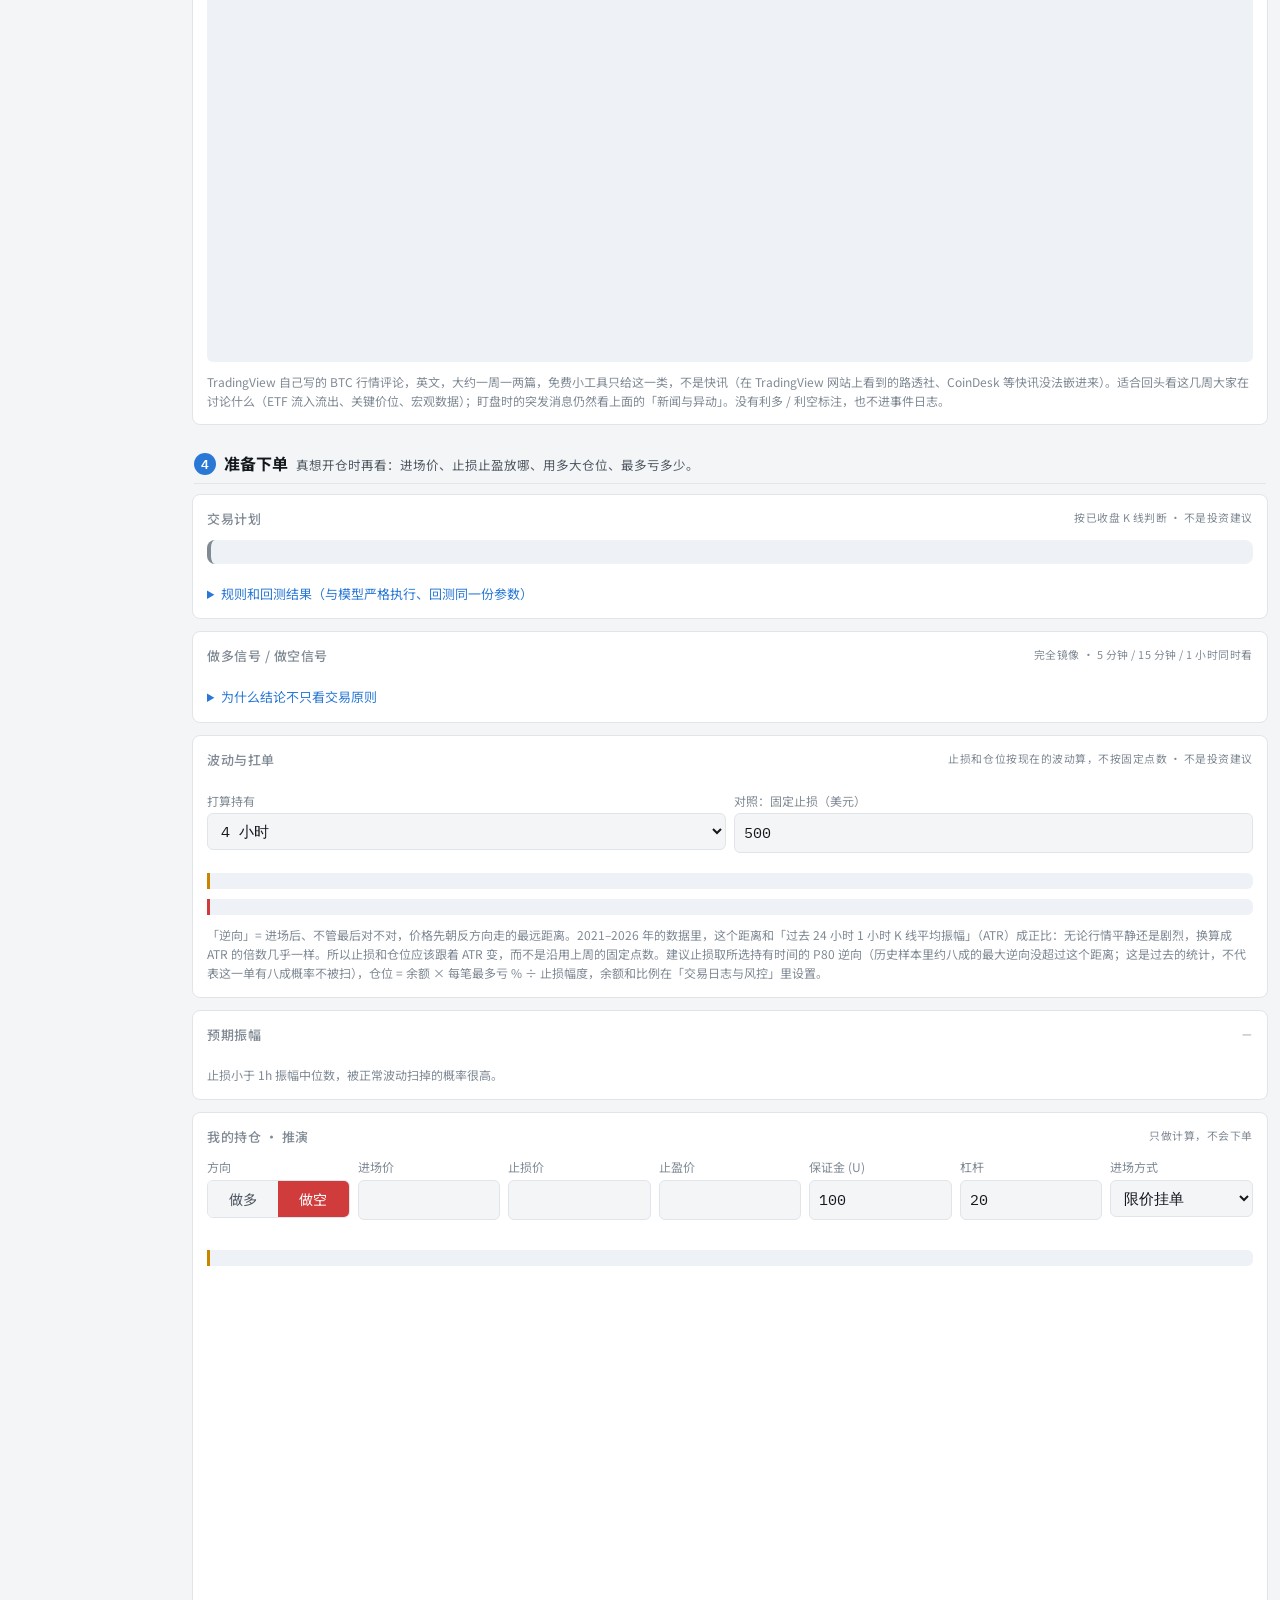
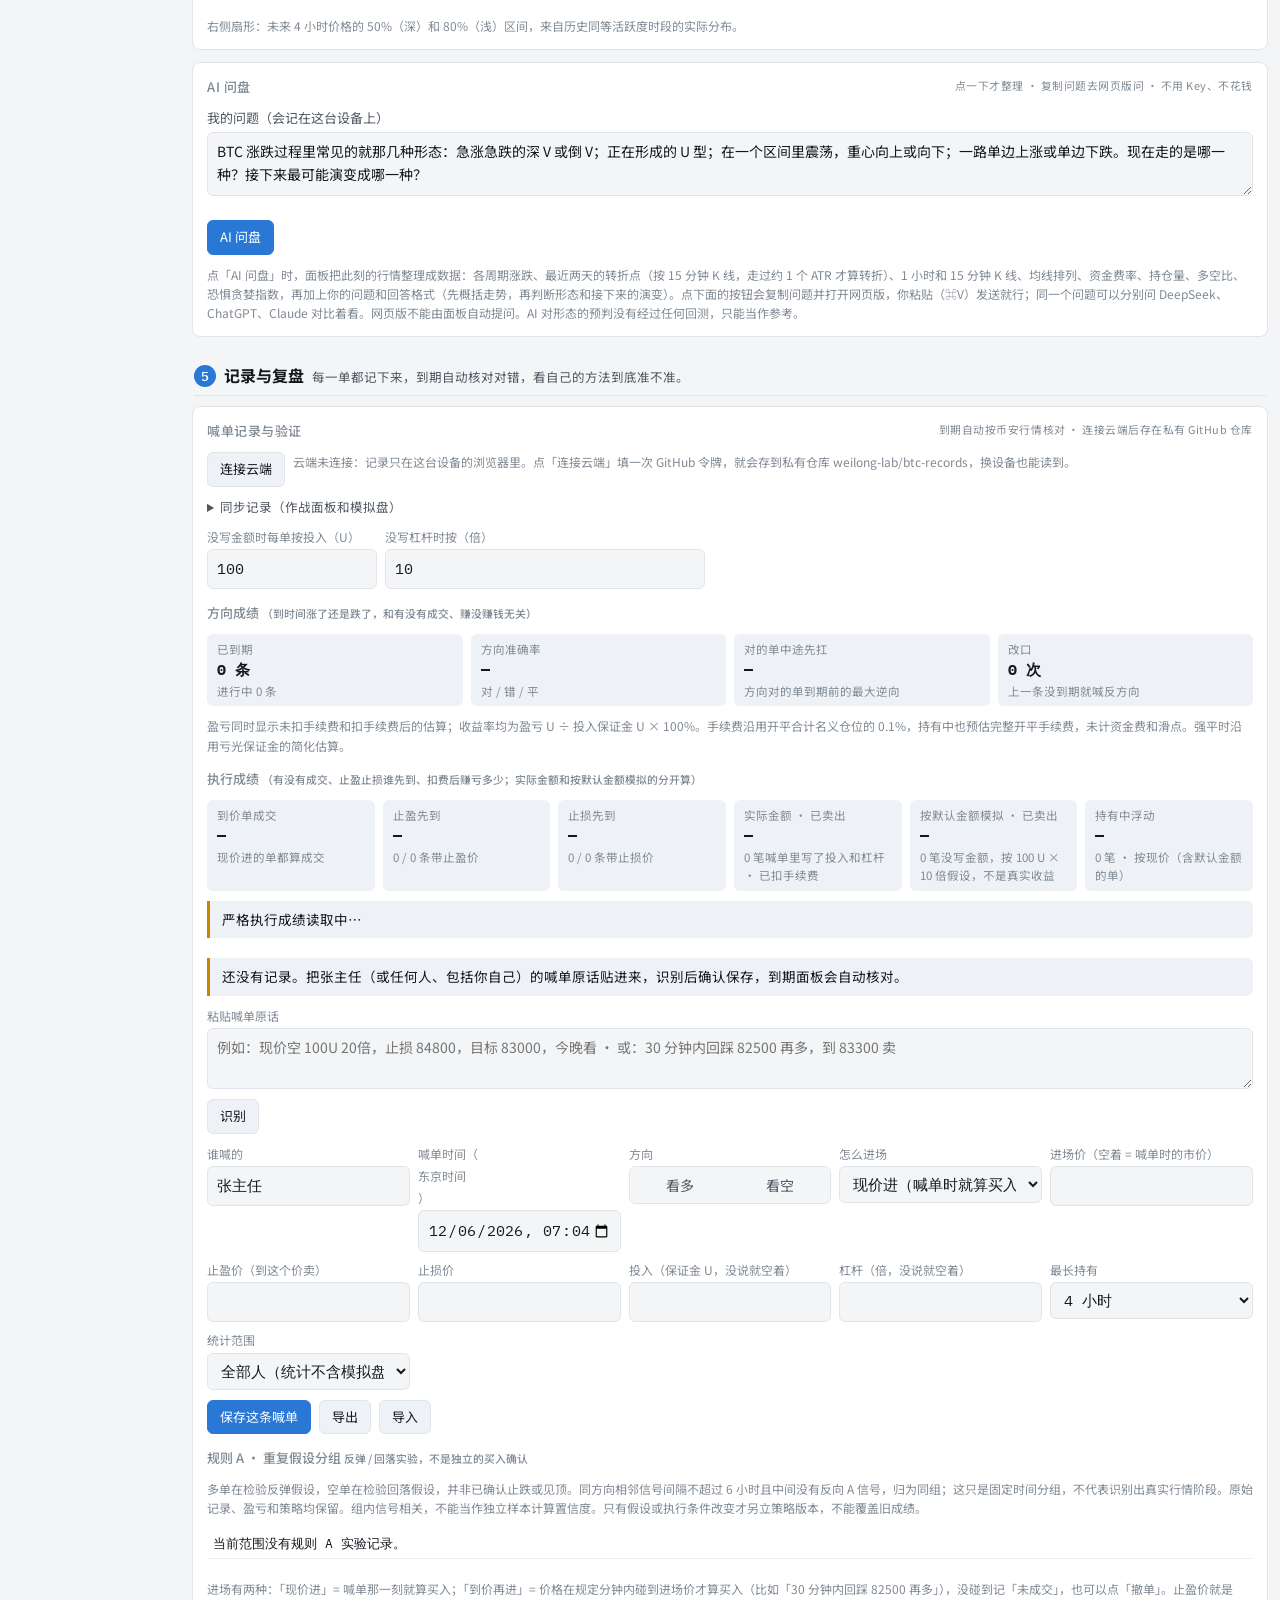
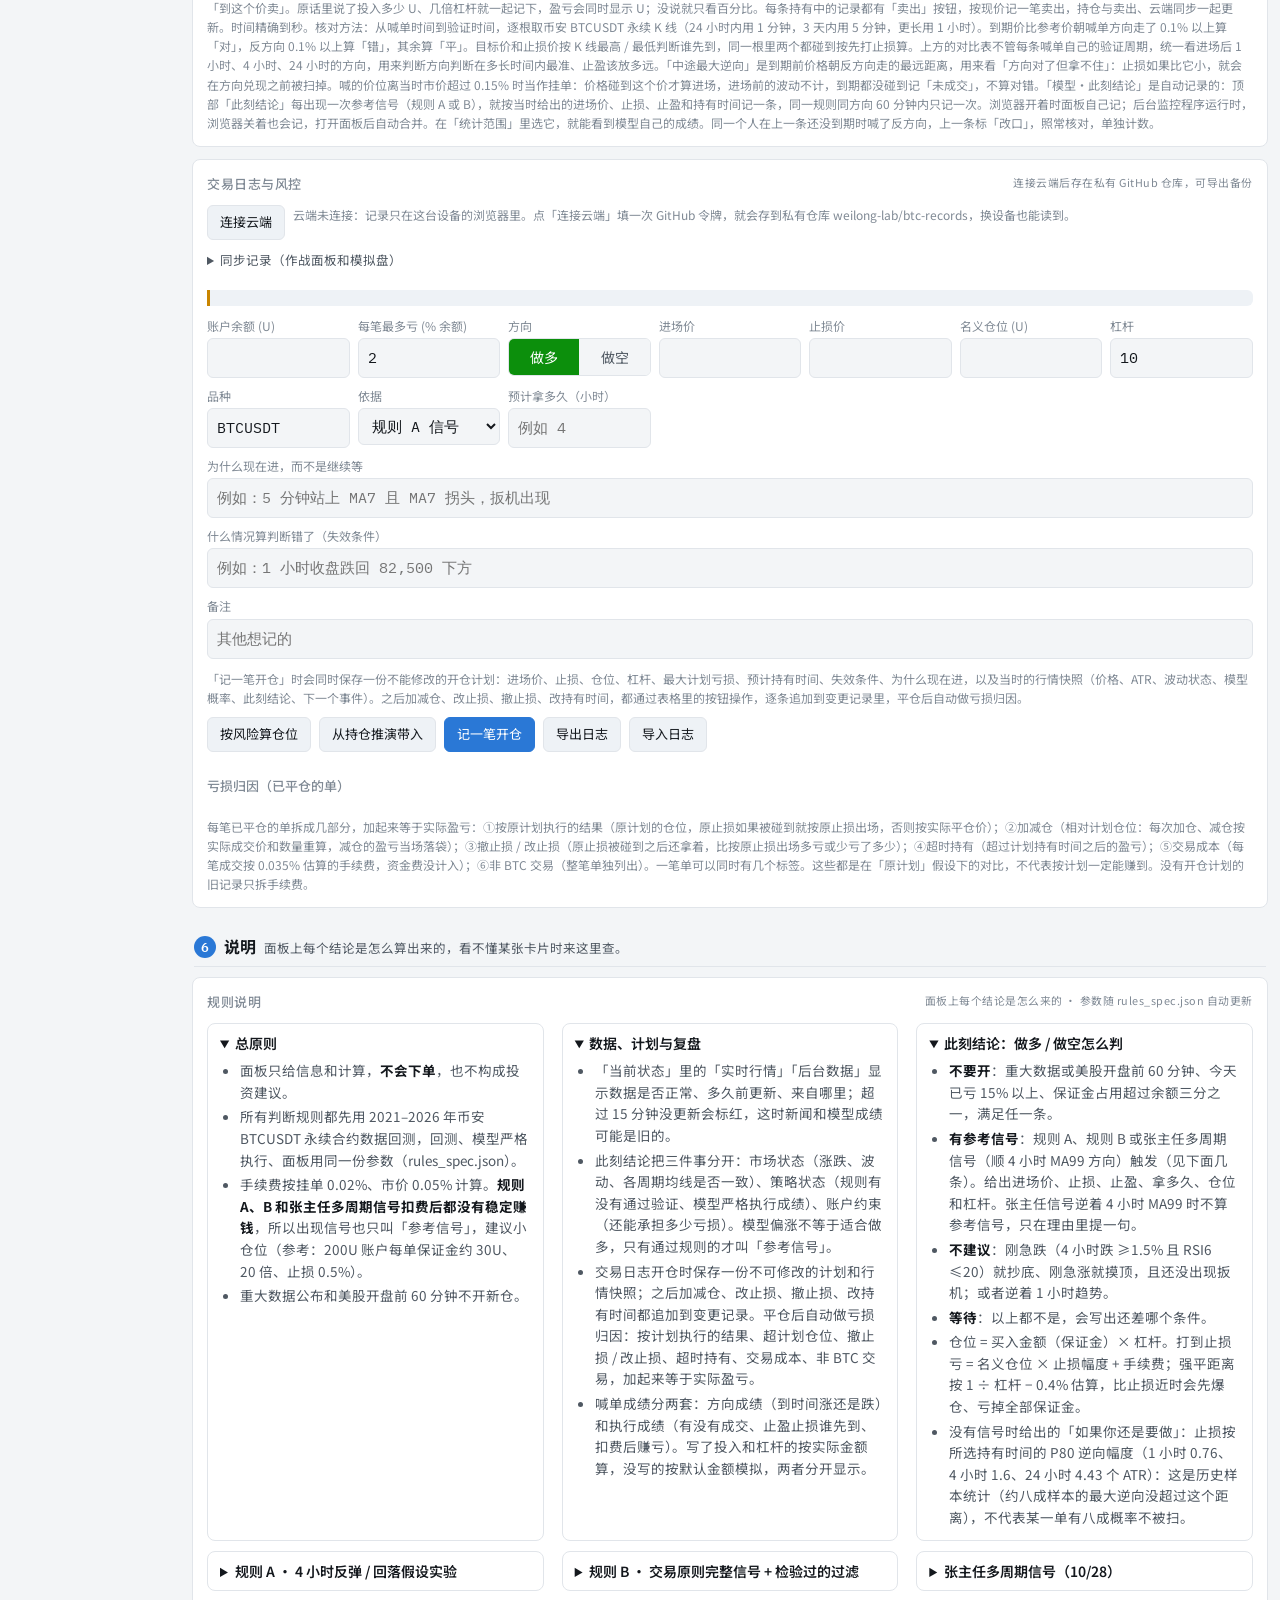
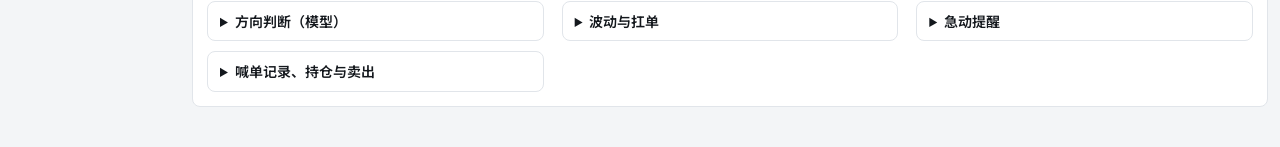
==== commit c5b838ed: "张主任多周期信号自动记单：后台每出一次信号（反常除外，同方向 60 分钟内一次）记一条「张主任多周期信号」喊单，5 分钟收盘价进、拿满 4 小时卖、不设止损止盈，和模型喊单一样发布到 model_ca" ====
--- a/dashboard/live/index.html
+++ b/dashboard/live/index.html
@@ -376,6 +376,7 @@
     <div class="verdict bad" id="zhExtreme" hidden></div>
     <div class="verdict" id="zhVerdict">正在读取行情…</div>
     <div class="tablewrap"><table class="jt" id="zhTable"></table></div>
+    <p class="sum-line" id="zhRec"></p>
     <p class="note">规则（张主任 10/28）：① 4 小时 MA99 向上只做多、向下只做空；② 看 1 小时、30 分钟正处在上涨还是下跌阶段（MA7 方向）；③ 5 分钟 RSI6 &gt; 80 或 J &gt; 110 算超买，RSI6 &lt; 20 或 J &lt; -5 算超卖（RSI 优先）；④ 15 分钟放宽：RSI6 &gt; 70 或 J &gt; 100 超买，RSI6 &lt; 20 或 J &lt; 0 超卖；同一个指标要 5 分钟和 15 分钟同时在区间外才提示，只有 5 分钟不报；RSI 优先：两个周期的 RSI 都在区间外就一定提示，KDJ 不用满足，只有 KDJ 两个周期在区间外也提示但标明参考性弱一些；⑤ 同时出现量价顶背离 / 底背离 = 强烈提示；⑥ 最后看 5 分钟 MA7 拐不拐头。另外：5 分、15 分、30 分、1 小时、4 小时全部在区间外（每个周期 RSI6 或 J 有一项即可，30 分以上用 15 分的区间），标「极端」，并写出历史上通常先反向走多远、50 倍 / 100 倍先爆仓的比例；两个周期都超买却还在放量创新高，标「反常」，说明有场外资金在推（例如 10/28 17:00 美股盘前那一波），不要逆着做。<br>
     回测（2021–2026 年 1 分钟数据，市价进出扣 0.10% 往返手续费）：按这个口径每年做空约 1200 次、做多约 800 次，之后 15 分钟方向对的比例约 58–59%，但平均只走 0.01%–0.03%，不够付手续费；加 4 小时 MA99 同向、1 小时 / 30 分阶段、量价背离、MA7 拐头，或者再要求 30 分 / 1 小时也超买超卖，扣费后每笔都在 -0.01% 到 -0.12% 之间，6 年里没有一种做法稳定为正。进场后 1 小时内价格通常还会再往不利方向走 0.3% 左右（五次里有一次超过 0.8%），所以「进去就是最高 / 最低点」只在少数时候成立。这张卡片按张主任的要求做提示用，不是赚钱信号；开了浏览器提醒的话，出现新提示会弹通知。</p>
   </section>
@@ -2269,7 +2270,7 @@
     open.map(x => { const { c, s } = x; return `<tr class="${s && s.why ? "sell" : ""}"><td class="${c.side === "long" ? "good" : "bad"}">${c.side === "long" ? "多" : "空"}</td><td>${fmt(c.ref)}</td><td>${fmtDTs(c.res.filled)}</td><td class="txt">${esc(c.who)}</td>
       <td>${sizeTxt(c)}<small>名义 ${fmt(sizeOf(c).amt * sizeOf(c).lev)} U</small></td><td>${c.stop ? fmt(c.stop) : "—"}</td><td>${c.target ? fmt(c.target) : "—"}</td><td>${plCell(expectPL(c).tp)}</td><td>${plCell(expectPL(c).sl)}</td><td>${c.sim ? "按模拟盘平仓" : `${fmtT(s.exp)}（剩 ${dur(s.exp - now)}）`}</td><td>${moneyCell(c, s.pnl, false)}</td><td>${moneyCell(c, s.pnl, true)}</td>
       <td>${isFinite(s.toStop) ? fmt(s.toStop) : "—"}</td><td>${isFinite(s.toTgt) ? fmt(s.toTgt) : "—"}</td><td class="txt">${s.why ? `<b class="bad">该卖了：${s.why}</b>` : x.w && x.w.length ? x.w.map(a => `<span class="${a.lv}">⚠ ${esc(a.text.split("。")[0])}</span>`).join("<br>") : "持有中 · 盘面正常"}</td>
-      <td class="txt">${c.sim ? `<a class="btn sm" href="sim.html">去模拟盘操作</a>` : `<button type="button" class="btn sm" data-psell="${c.id}">手动卖出</button>${c.who !== MODEL_WHO ? `<button type="button" class="btn sm" data-cedit="${c.id}">改止盈止损</button>` : ""}`}</td></tr>`; }).join("") + "</tbody>" : "");
+      <td class="txt">${c.sim ? `<a class="btn sm" href="sim.html">去模拟盘操作</a>` : `<button type="button" class="btn sm" data-psell="${c.id}">手动卖出</button>${!isBot(c) ? `<button type="button" class="btn sm" data-cedit="${c.id}">改止盈止损</button>` : ""}`}</td></tr>`; }).join("") + "</tbody>" : "");
   // 模拟盘还没成交的挂单（限价 / 条件单）：成交了就变成上面的持仓，撤了就消失
   const pend = ((SIM_DOC && SIM_DOC.orders) || []).filter(o => !o.ro && !o.close), TY = { limit: "限价", stop: "条件市价" }, TN = typeof RV !== "undefined" ? RV.TAG_NAME : {};
   setHTML($("pSimOrd"), pend.length ? `<h3 class="sub-h">模拟盘挂单 · 等成交</h3><div class="tablewrap"><table class="jt"><thead><tr><th>方向</th><th>类型</th><th>价格 / 触发价</th><th>数量</th><th>止盈 / 止损</th><th>下单时间</th><th>理由</th><th></th></tr></thead><tbody>` +
@@ -2370,7 +2371,7 @@
       : `现价 ${c.ref ? fmt(c.ref) : "—"}`;
     const open = r && r.filled && !c.exit, pend = r && !r.filled && !r.done;
     const act = c.sim ? (open ? `<a class="btn sm" href="sim.html">去模拟盘操作</a>` : "")
-      : (open ? `<button type="button" class="btn sm" data-psell="${c.id}">卖出</button>${c.who !== MODEL_WHO ? `<button type="button" class="btn sm" data-cedit="${c.id}">改止盈止损</button>` : ""}` : pend ? `<button type="button" class="btn sm" data-ccancel="${c.id}">撤单</button>` : "") +
+      : (open ? `<button type="button" class="btn sm" data-psell="${c.id}">卖出</button>${!isBot(c) ? `<button type="button" class="btn sm" data-cedit="${c.id}">改止盈止损</button>` : ""}` : pend ? `<button type="button" class="btn sm" data-ccancel="${c.id}">撤单</button>` : "") +
         `<a class="btn sm" href="sim.html?call=${encodeURIComponent(c.id)}">放进模拟盘</a>`;
     return `<tr><td class="${c.side === "long" ? "good" : "bad"}">${c.side === "long" ? "多" : "空"}</td><td>${entryTxt}</td><td>${fmtDTs(c.t)}</td><td class="txt">${esc(c.who)}</td>
       <td class="txt"><div class="clamp" title="${esc(c.text || "")}">${esc(c.text || "—")}</div></td><td>${sizeTxt(c)}</td><td>${c.target ? fmt(c.target) : "—"}</td><td>${c.stop ? fmt(c.stop) : "—"}</td><td>${plCell(expectPL(c).tp)}</td><td>${plCell(expectPL(c).sl)}</td><td>${HZTXT[c.hz] || c.hz + " 分钟"}</td>
@@ -2388,7 +2389,8 @@
   cs.forEach(o => { o.flip = cs.find(n => n.who === o.who && n.side !== o.side && n.t > o.t && n.t < o.t + o.hz * 6e4)?.t || null; });
 }
 // 「此刻结论」出现参考信号时自动记一条模型喊单（与后台 monitor/paper.py 同口径、同 id，两边记的会自动合并）
-const MODEL_WHO = "模型·此刻结论";
+const MODEL_WHO = "模型·此刻结论", ZH_WHO = "张主任多周期信号";   // 这两种喊单由程序自动记，不能手动改止盈止损
+const isBot = c => c.who === MODEL_WHO || c.who === ZH_WHO;
 function recordModelCalls(c5, z, F, v) {
   const t = S.closedAt; if (!t || C.sigBar === t || !S.modelPolled) return;   // 先合并后台记录，避免两边重复记
   C.sigBar = t; C.sigPrev = C.sigPrev || {};
@@ -2811,6 +2813,11 @@
     }
   }
   $("zhVerdict").className = cls; $("zhVerdict").textContent = v;
+  // 自动记单：后台每次出信号就记一条「张主任多周期信号」喊单，拿满 4 小时卖（喊单记录里能看到每一单）
+  const zc = C.calls.filter(c => c.who === ZH_WHO), zd = zc.filter(c => c.exit), zo = zc.length - zd.length;
+  const wins = zd.filter(c => c.exit.pnl > 0.1).length, avg = zd.length ? zd.reduce((t, c) => t + c.exit.pnl, 0) / zd.length - 0.1 : NaN;
+  $("zhRec").innerHTML = zc.length ? `自动记单：共 ${zc.length} 单，已卖 ${zd.length} 单${zo ? `、持有中 ${zo} 单` : ""}${zd.length ? `；扣 0.1% 手续费后赚钱 ${wins} 单（${Math.round(wins / zd.length * 100)}%），平均每单 ${pct(avg)}，回测是赚钱 48–50%、每单 -0.06% 到 -0.09%` : ""}。在「喊单记录」里选「${ZH_WHO}」看每一单。`
+    : `自动记单：后台每出一次信号就记一单（5 分钟收盘价进、拿满 4 小时卖、不设止损止盈），喊单记录里名字是「${ZH_WHO}」。还没有记录。`;
   // 极端：5 分 / 15 分 / 30 分 / 1 小时 / 4 小时全部在区间外（数字来自 backtest/zhang_mtf.py 第 2b 节）
   const EX = { short: [0.65, 1.63, 13, 36, "-0.07%（6 年里只有 1 年为正）"], long: [0.72, 1.88, 19, 39, "+0.12%（6 年里 4 年为正，但 2025、2026 都为负）"] };
   const exEl = $("zhExtreme");
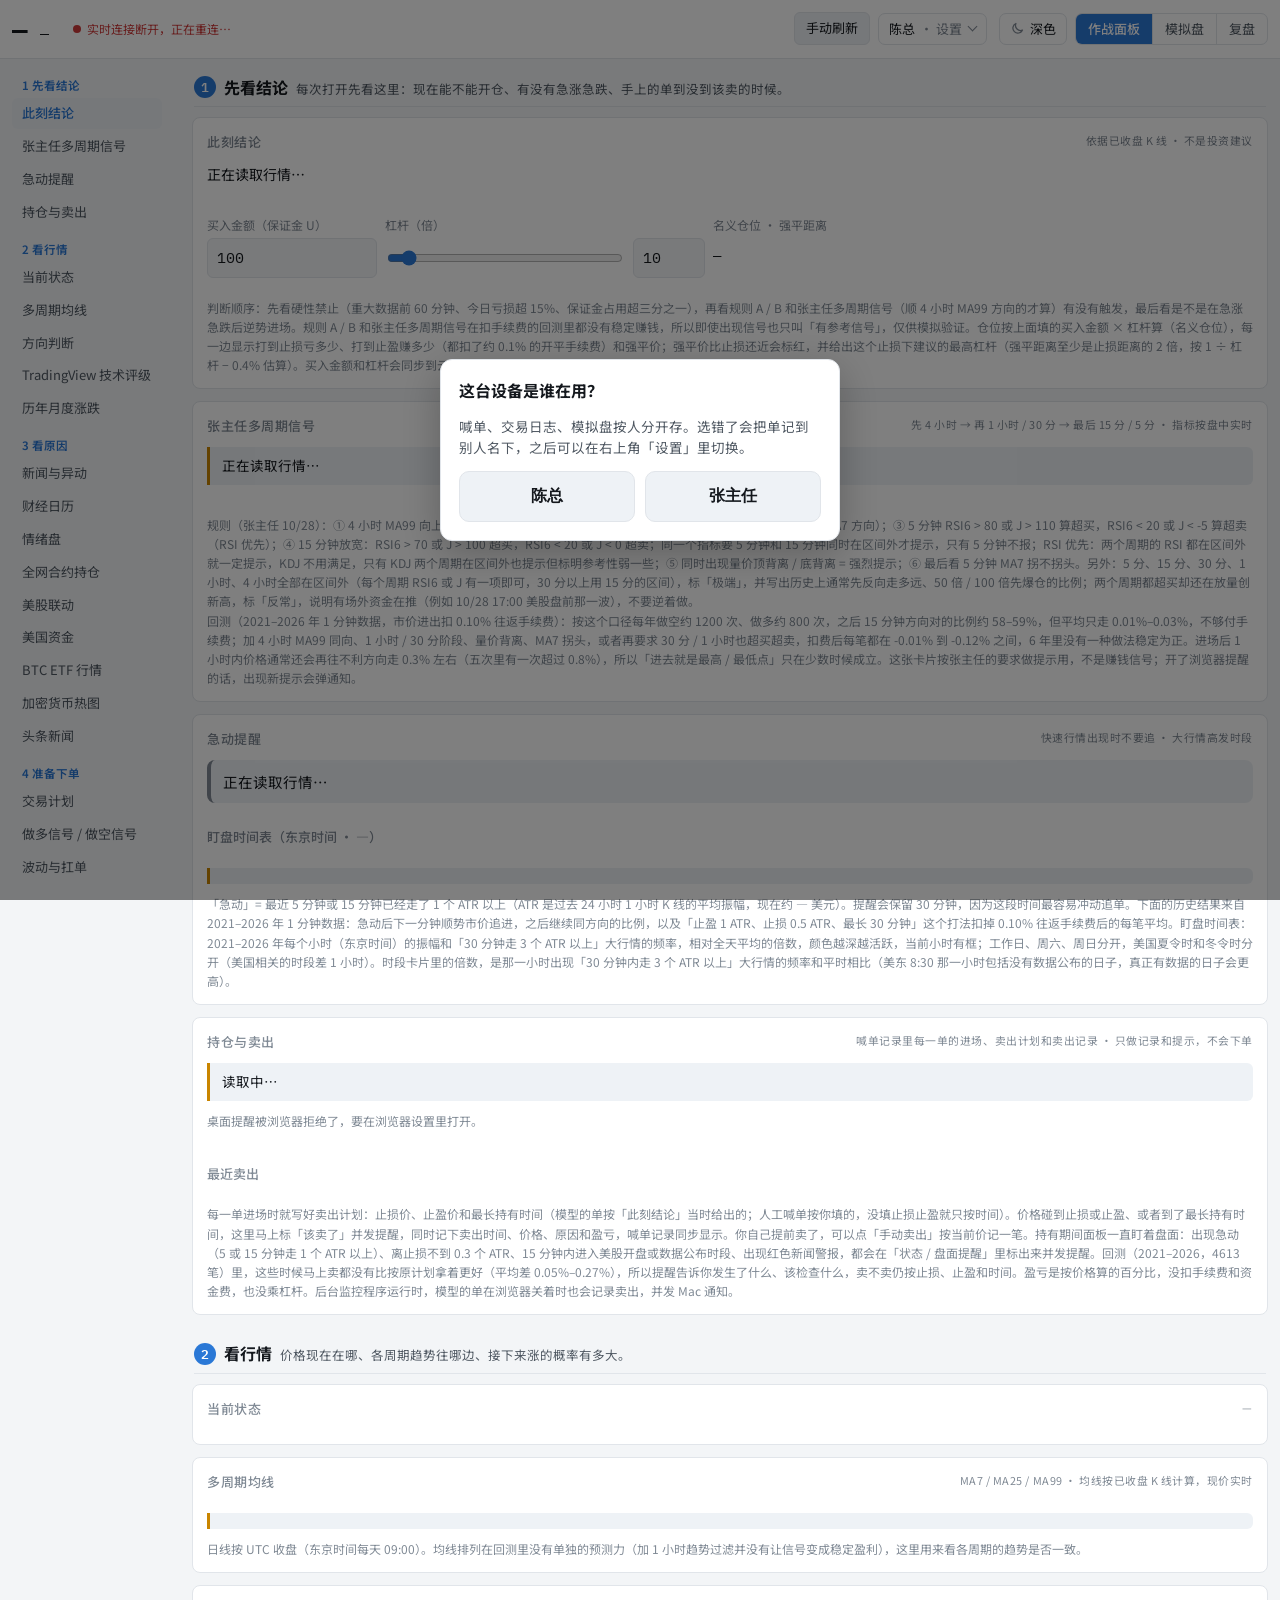
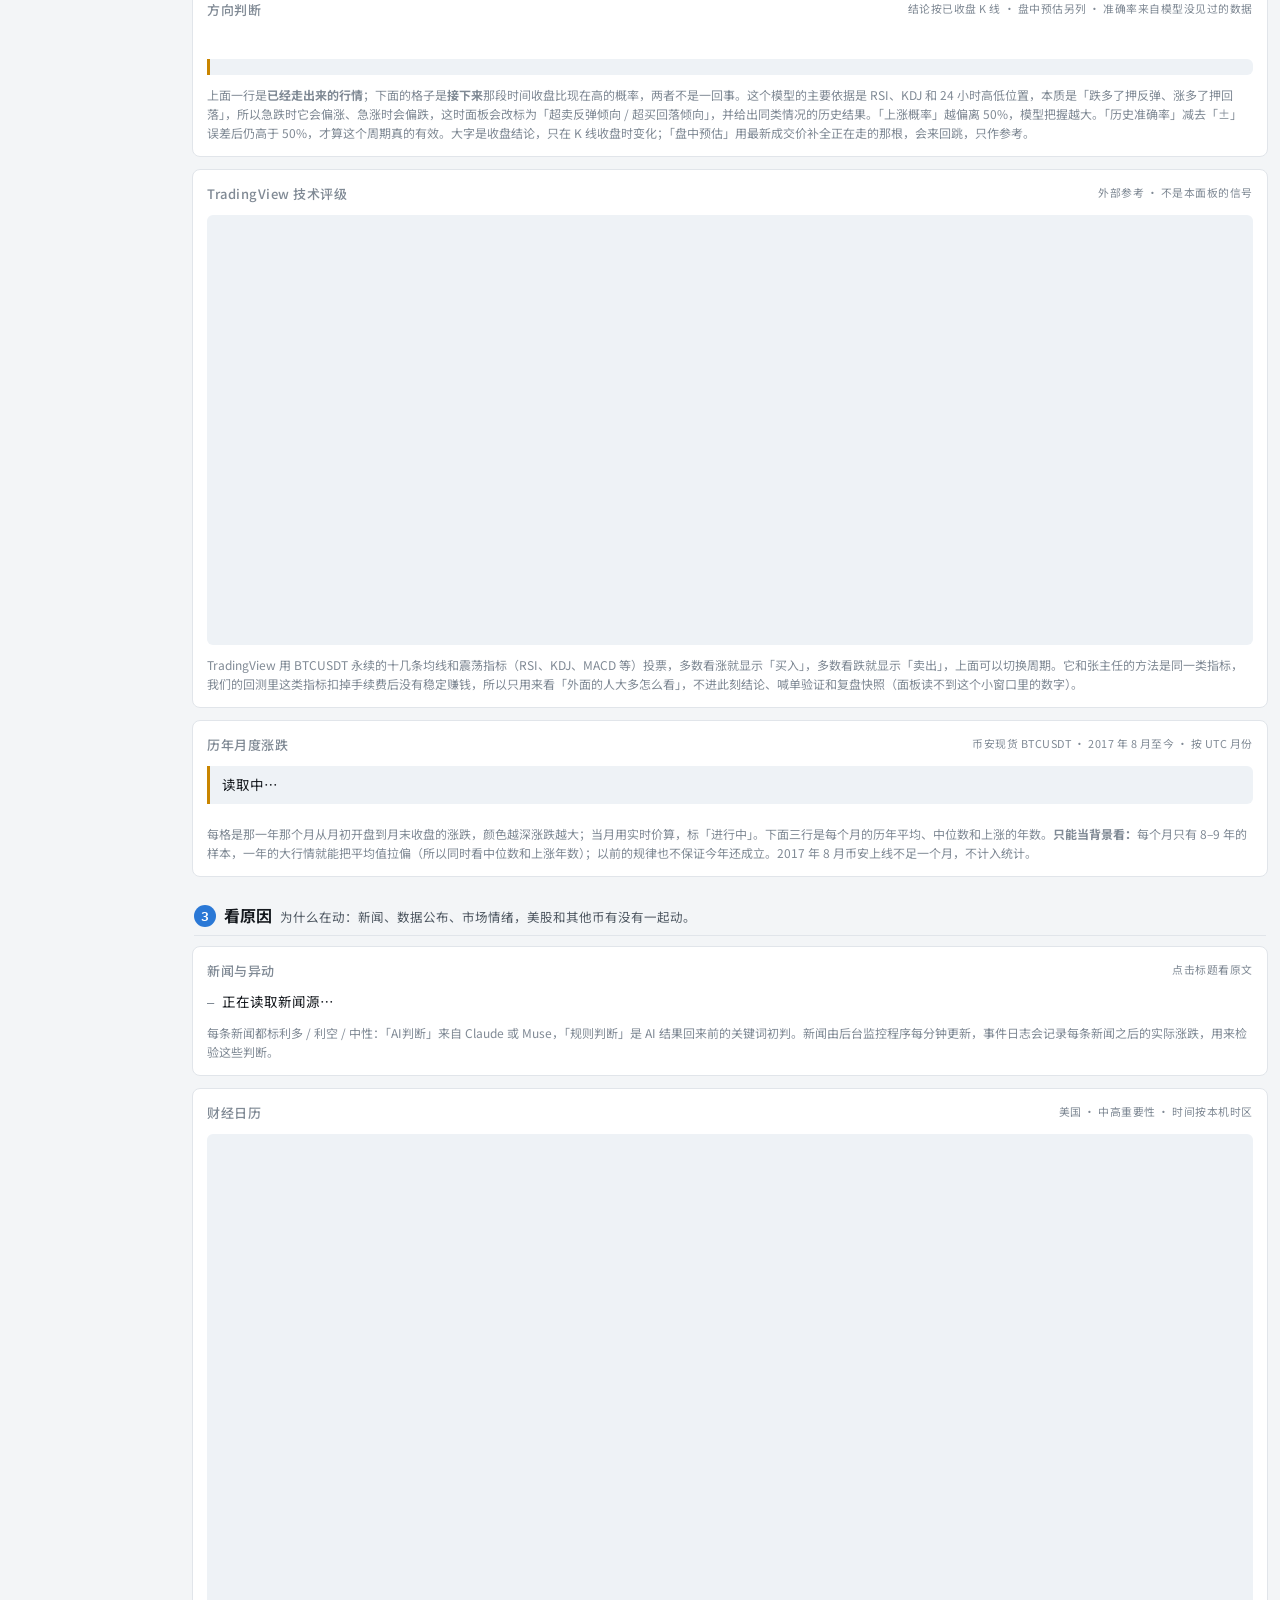
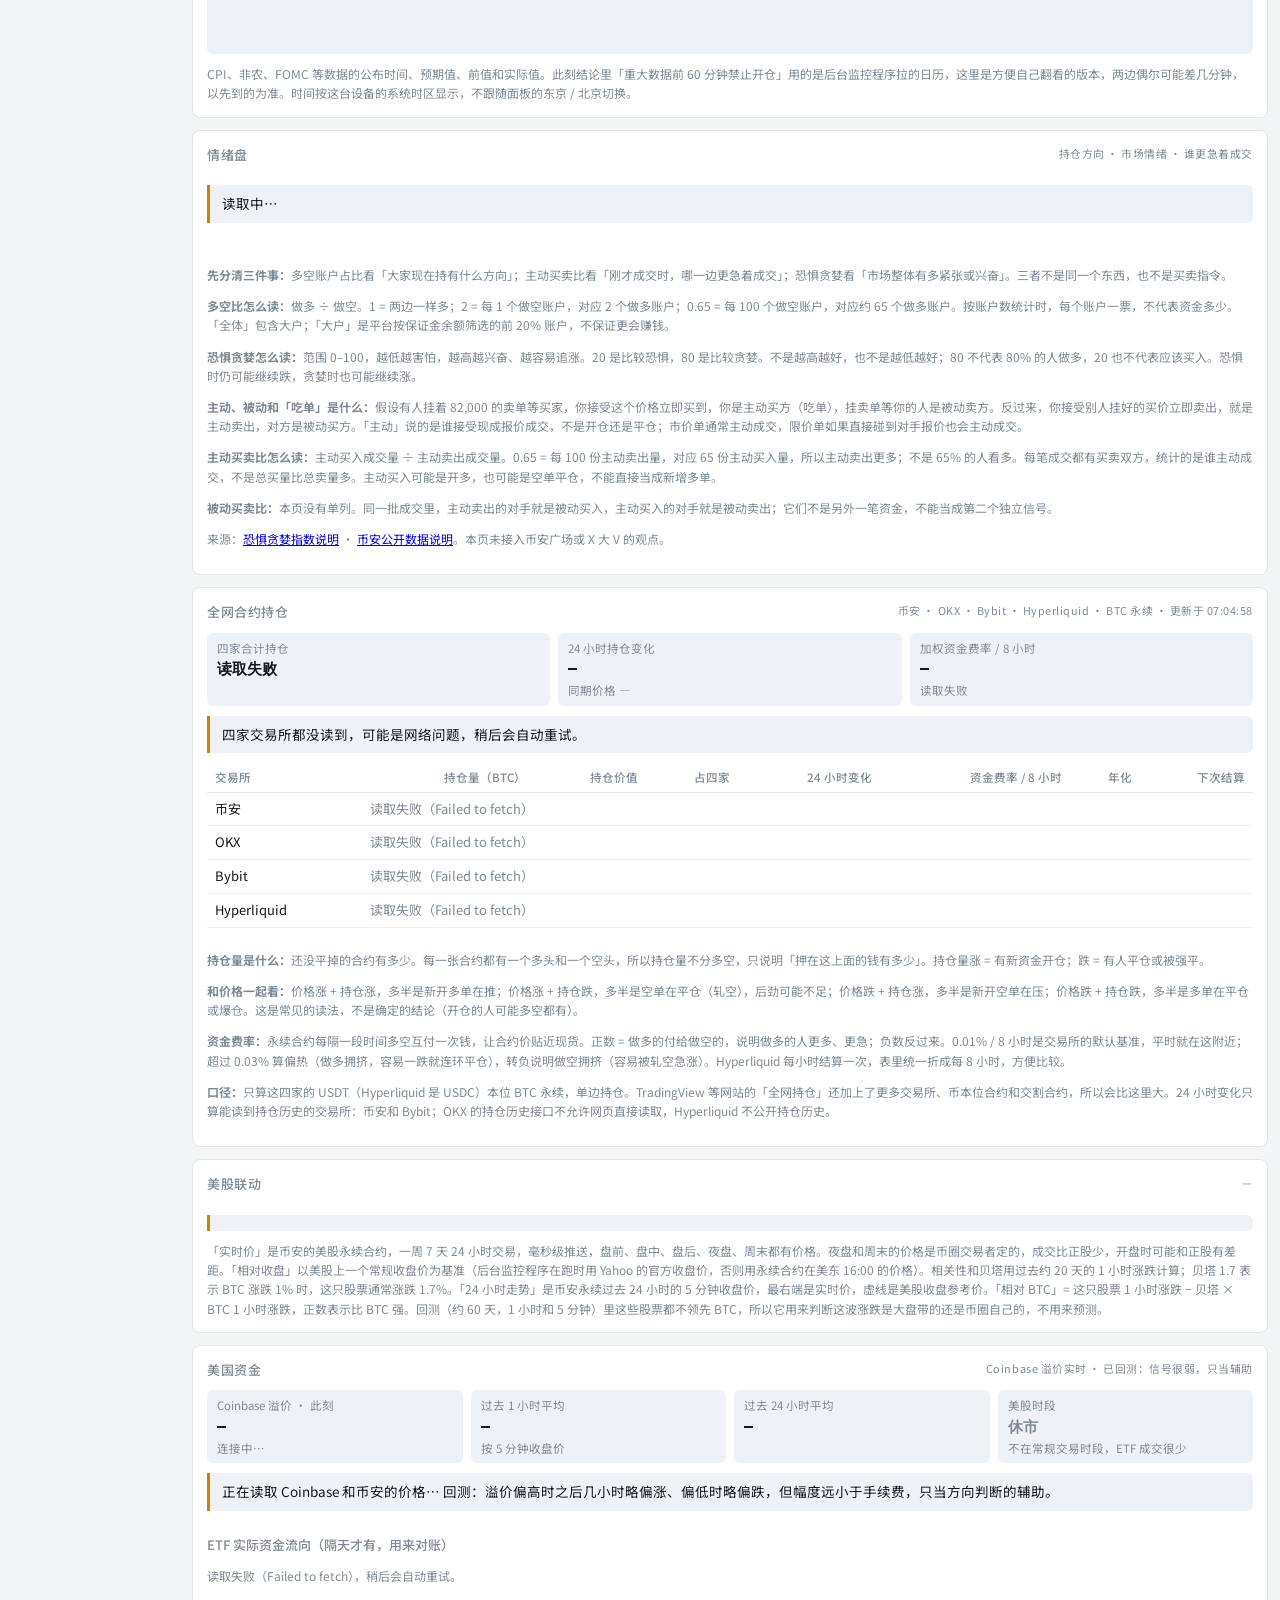
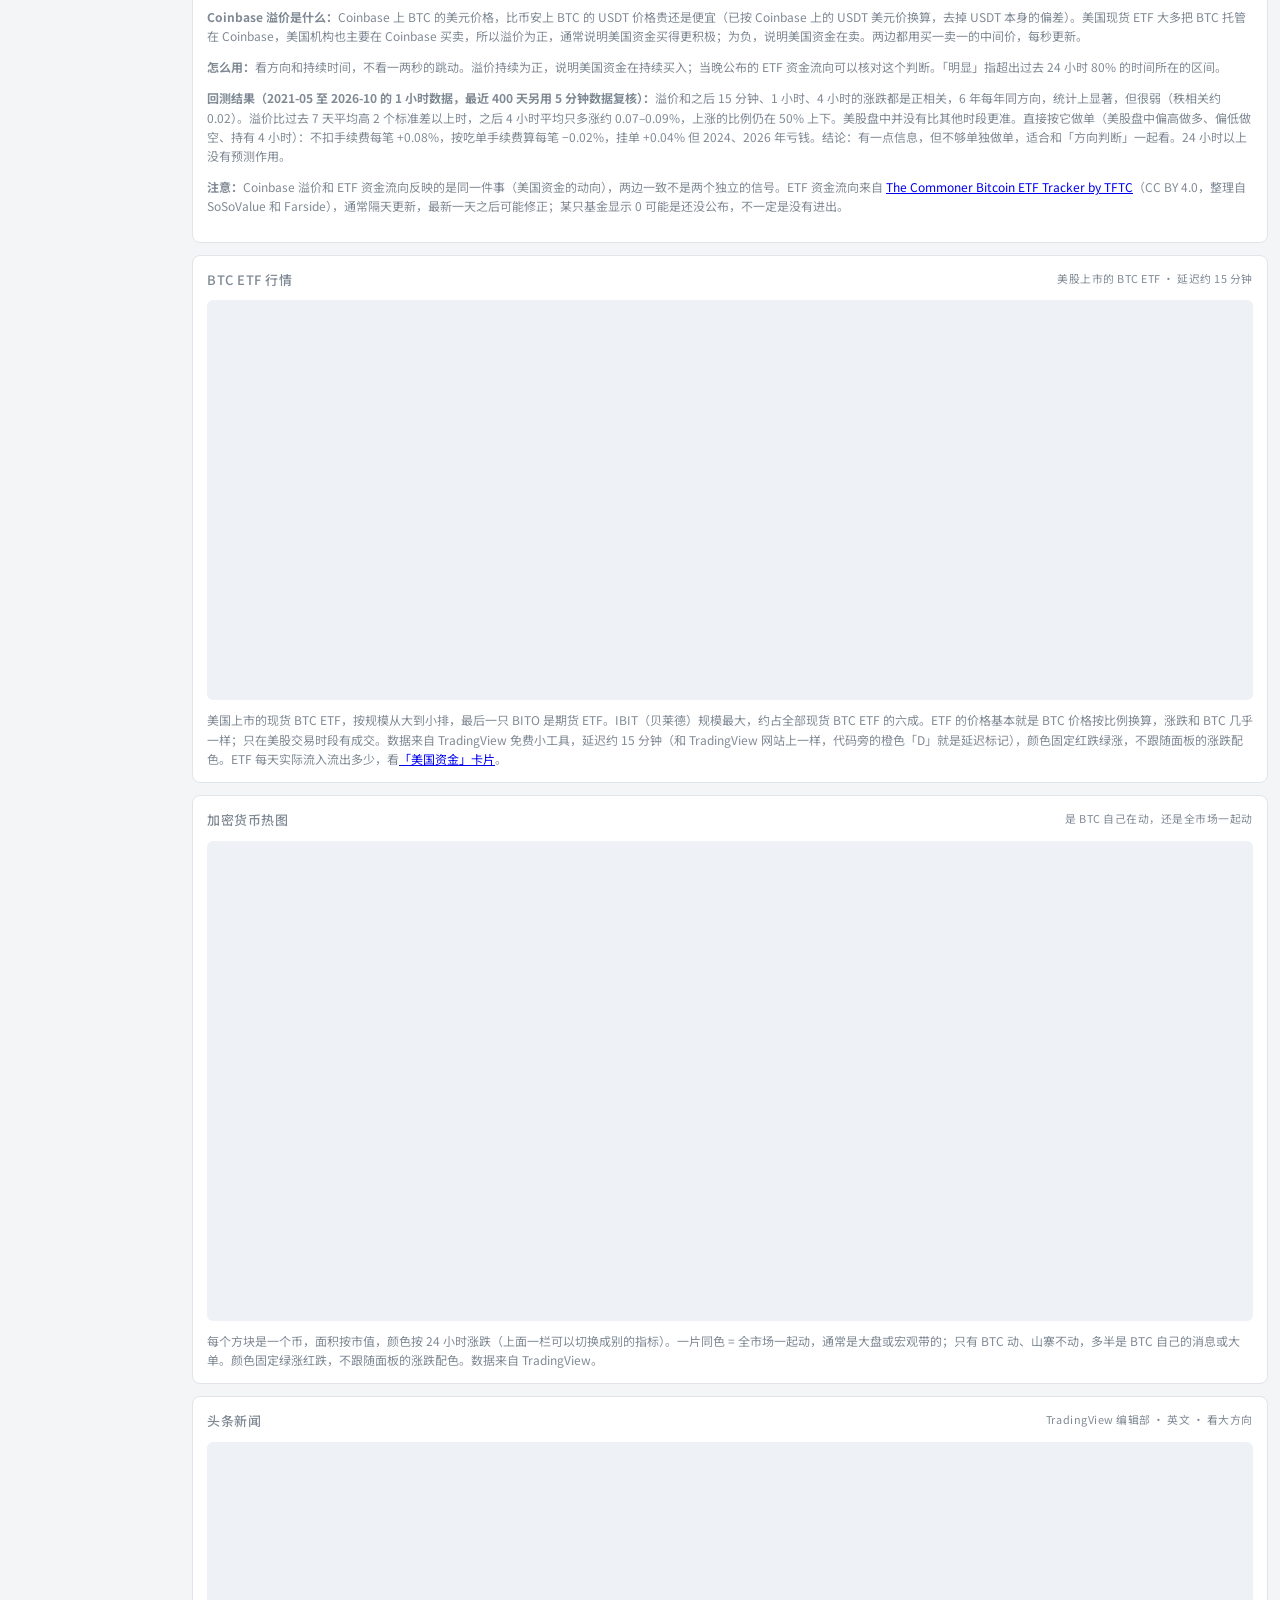
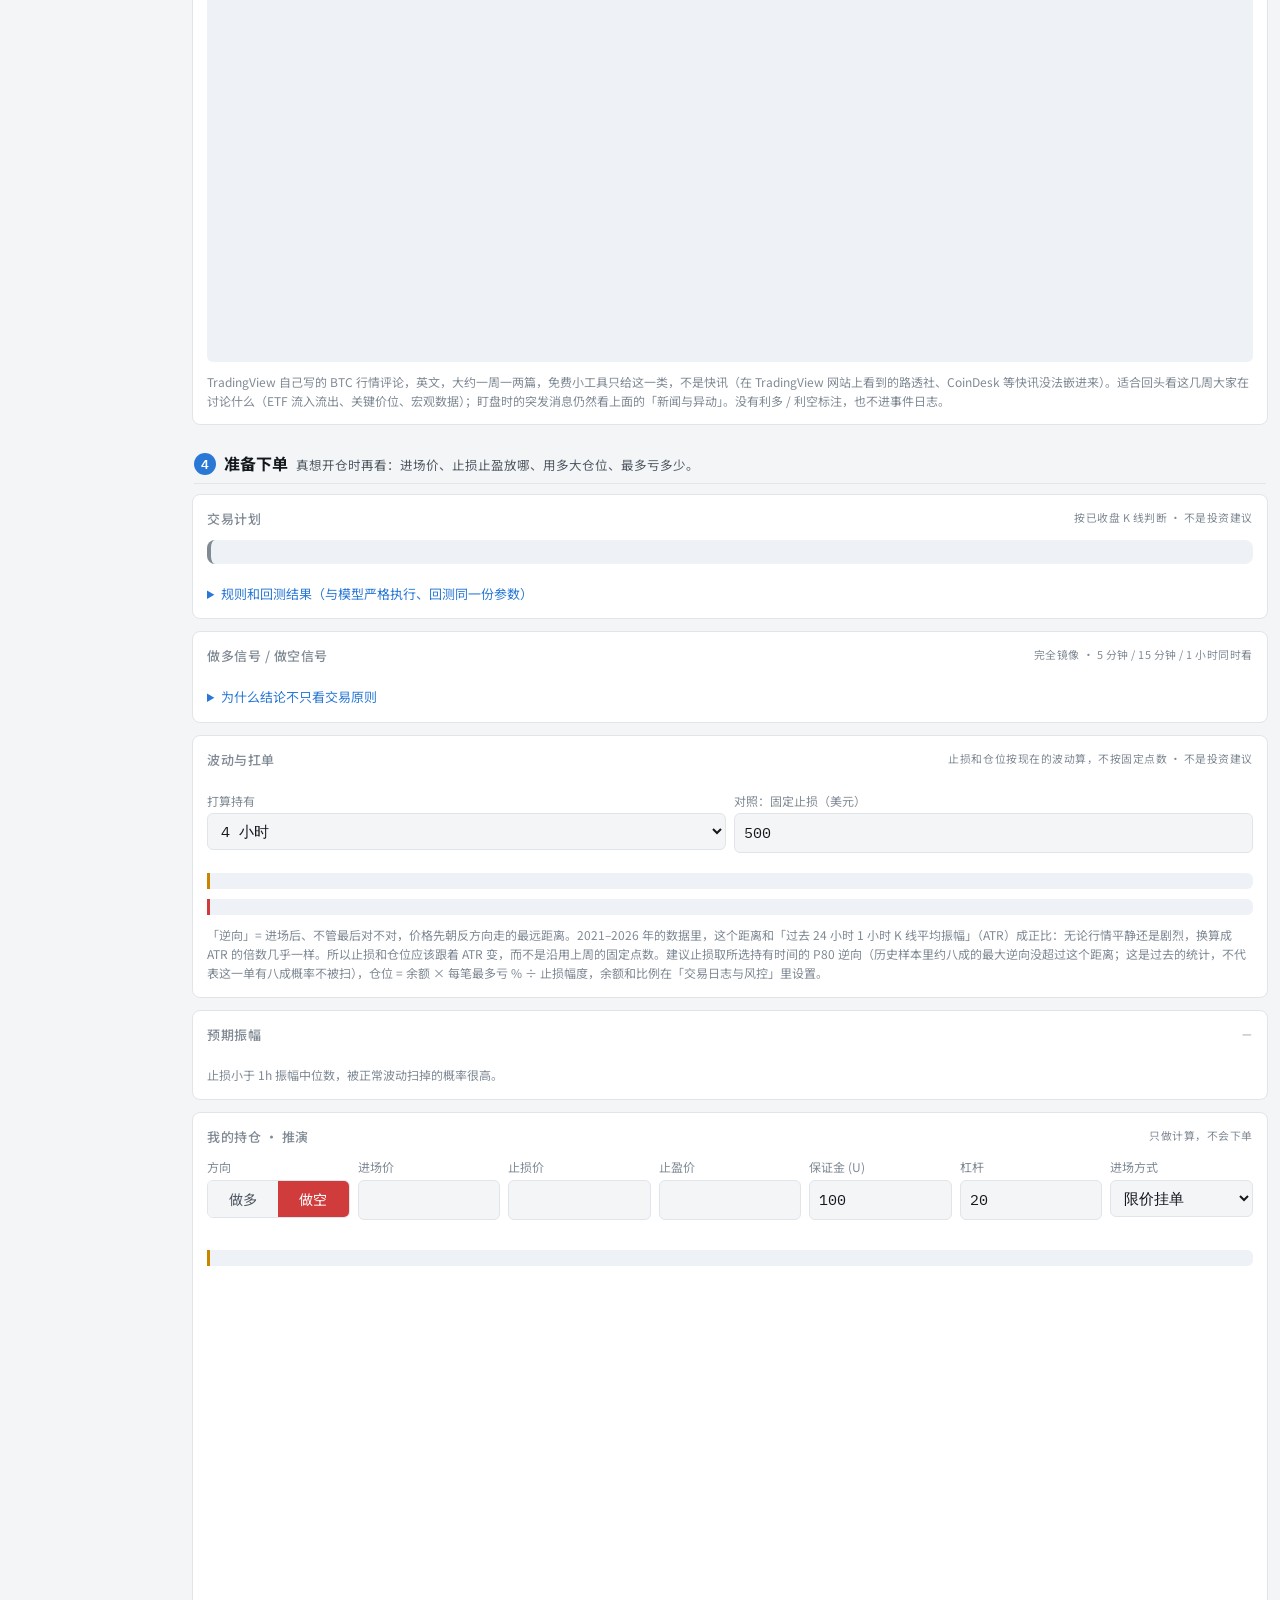
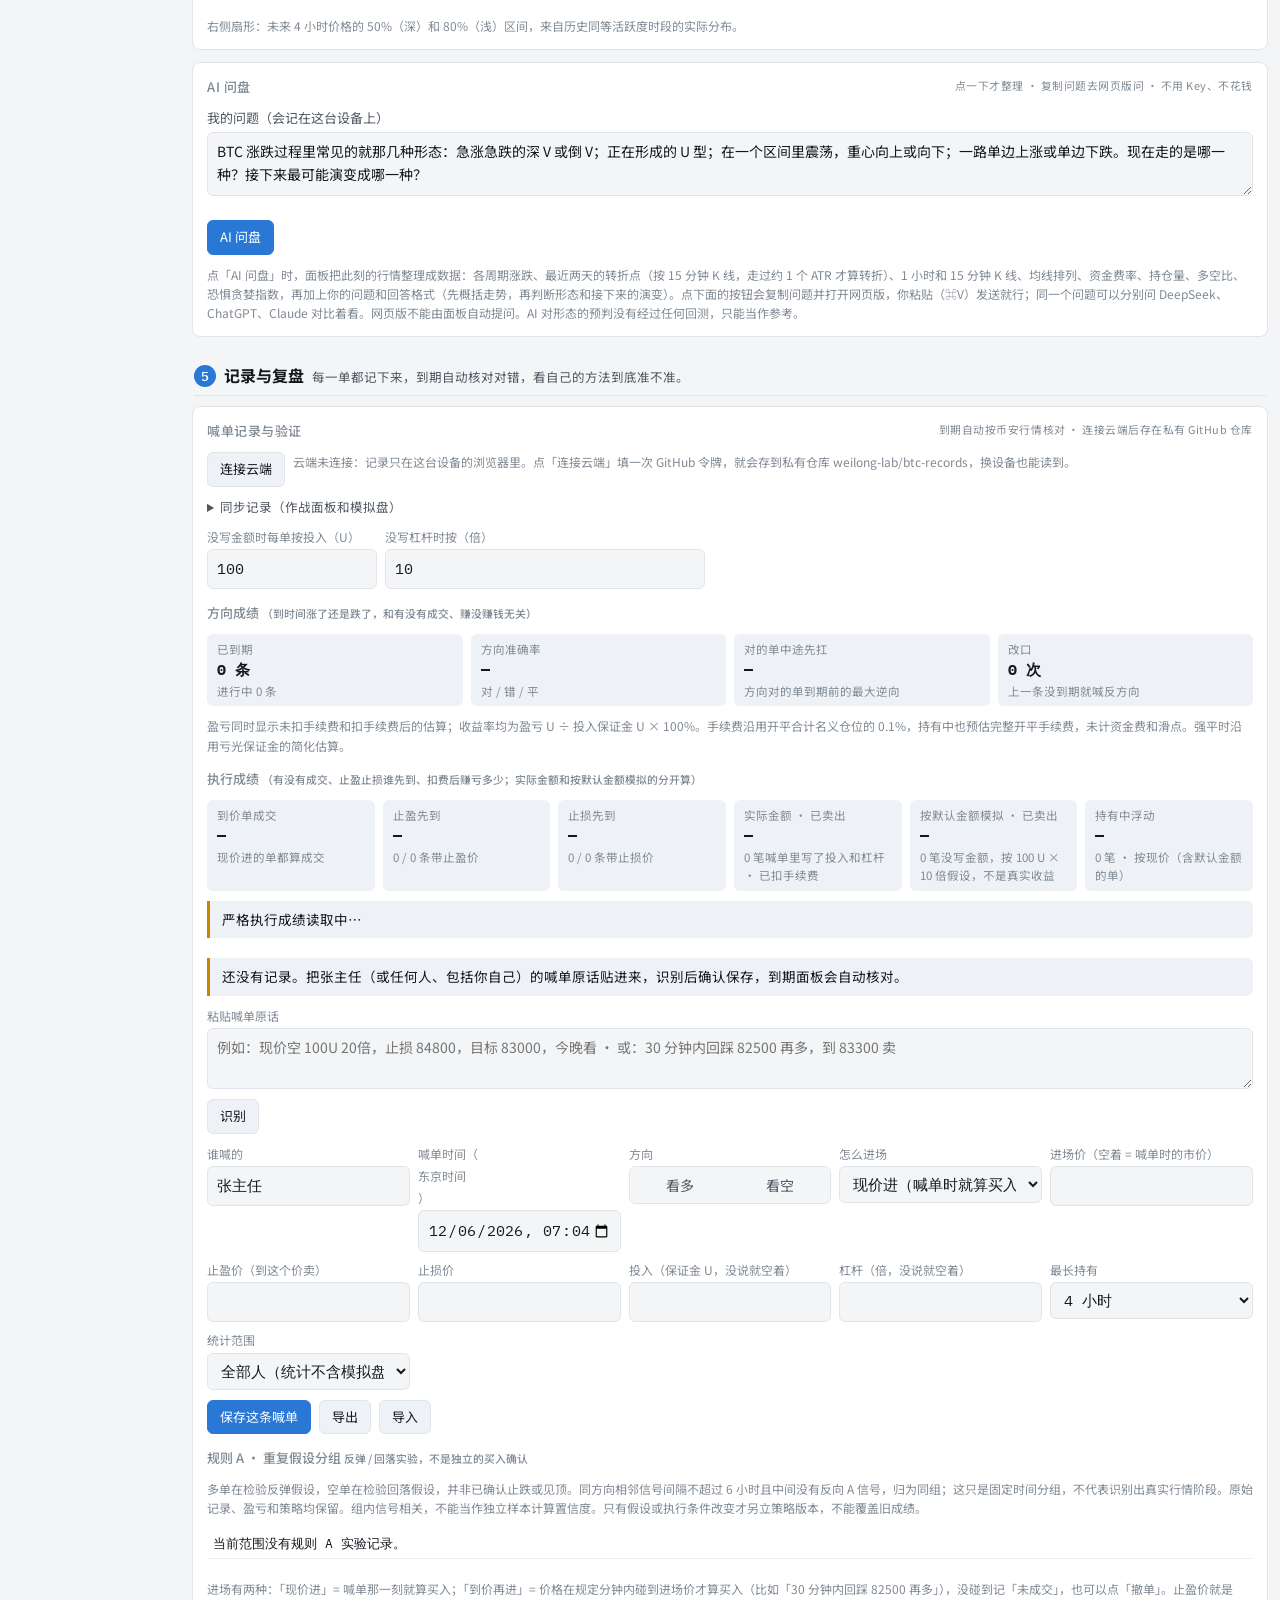
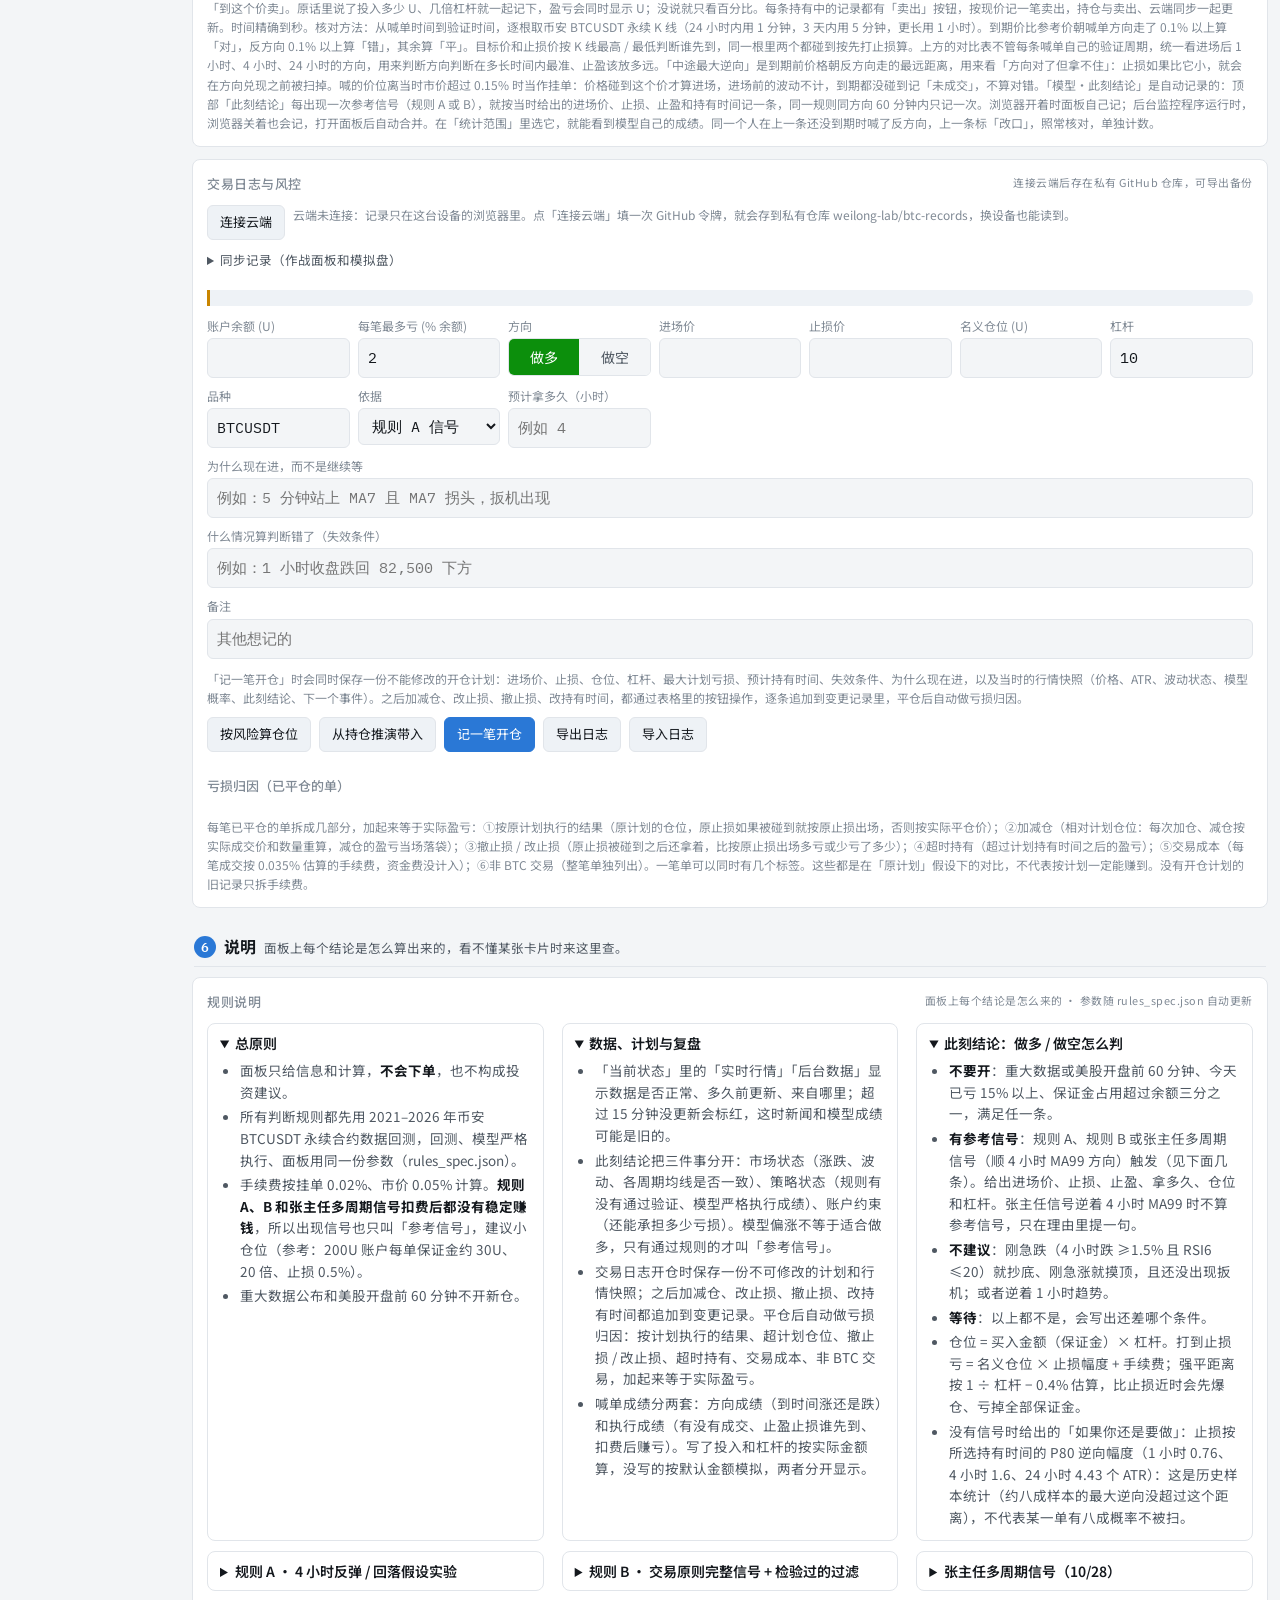
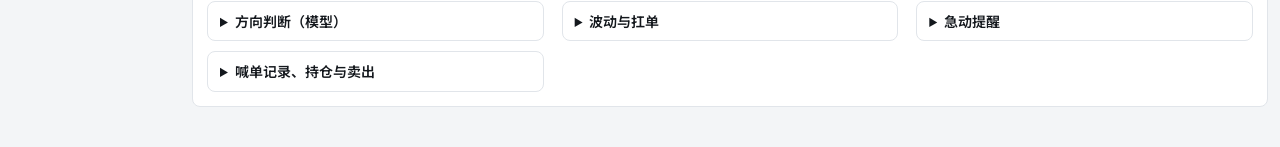
==== commit c9c0da24: "张主任信号自动记的单持有期间也发盘面提醒（急涨急跌、数据公布前 15 分钟），和模型单一样 Co-Authored-By: Claude Opus 5.5 <noreply@anthropic.com" ====
--- a/dashboard/live/index.html
+++ b/dashboard/live/index.html
@@ -2817,7 +2817,7 @@
   const zc = C.calls.filter(c => c.who === ZH_WHO), zd = zc.filter(c => c.exit), zo = zc.length - zd.length;
   const wins = zd.filter(c => c.exit.pnl > 0.1).length, avg = zd.length ? zd.reduce((t, c) => t + c.exit.pnl, 0) / zd.length - 0.1 : NaN;
   $("zhRec").innerHTML = zc.length ? `自动记单：共 ${zc.length} 单，已卖 ${zd.length} 单${zo ? `、持有中 ${zo} 单` : ""}${zd.length ? `；扣 0.1% 手续费后赚钱 ${wins} 单（${Math.round(wins / zd.length * 100)}%），平均每单 ${pct(avg)}，回测是赚钱 48–50%、每单 -0.06% 到 -0.09%` : ""}。在「喊单记录」里选「${ZH_WHO}」看每一单。`
-    : `自动记单：后台每出一次信号就记一单（5 分钟收盘价进、拿满 4 小时卖、不设止损止盈），喊单记录里名字是「${ZH_WHO}」。还没有记录。`;
+    : `自动记单：后台每出一次信号就记一单（5 分钟收盘价进、拿满 4 小时卖、不设止损止盈，持有期间遇到急涨急跌或数据公布照样提醒），喊单记录里名字是「${ZH_WHO}」。还没有记录。`;
   // 极端：5 分 / 15 分 / 30 分 / 1 小时 / 4 小时全部在区间外（数字来自 backtest/zhang_mtf.py 第 2b 节）
   const EX = { short: [0.65, 1.63, 13, 36, "-0.07%（6 年里只有 1 年为正）"], long: [0.72, 1.88, 19, 39, "+0.12%（6 年里 4 年为正，但 2025、2026 都为负）"] };
   const exEl = $("zhExtreme");
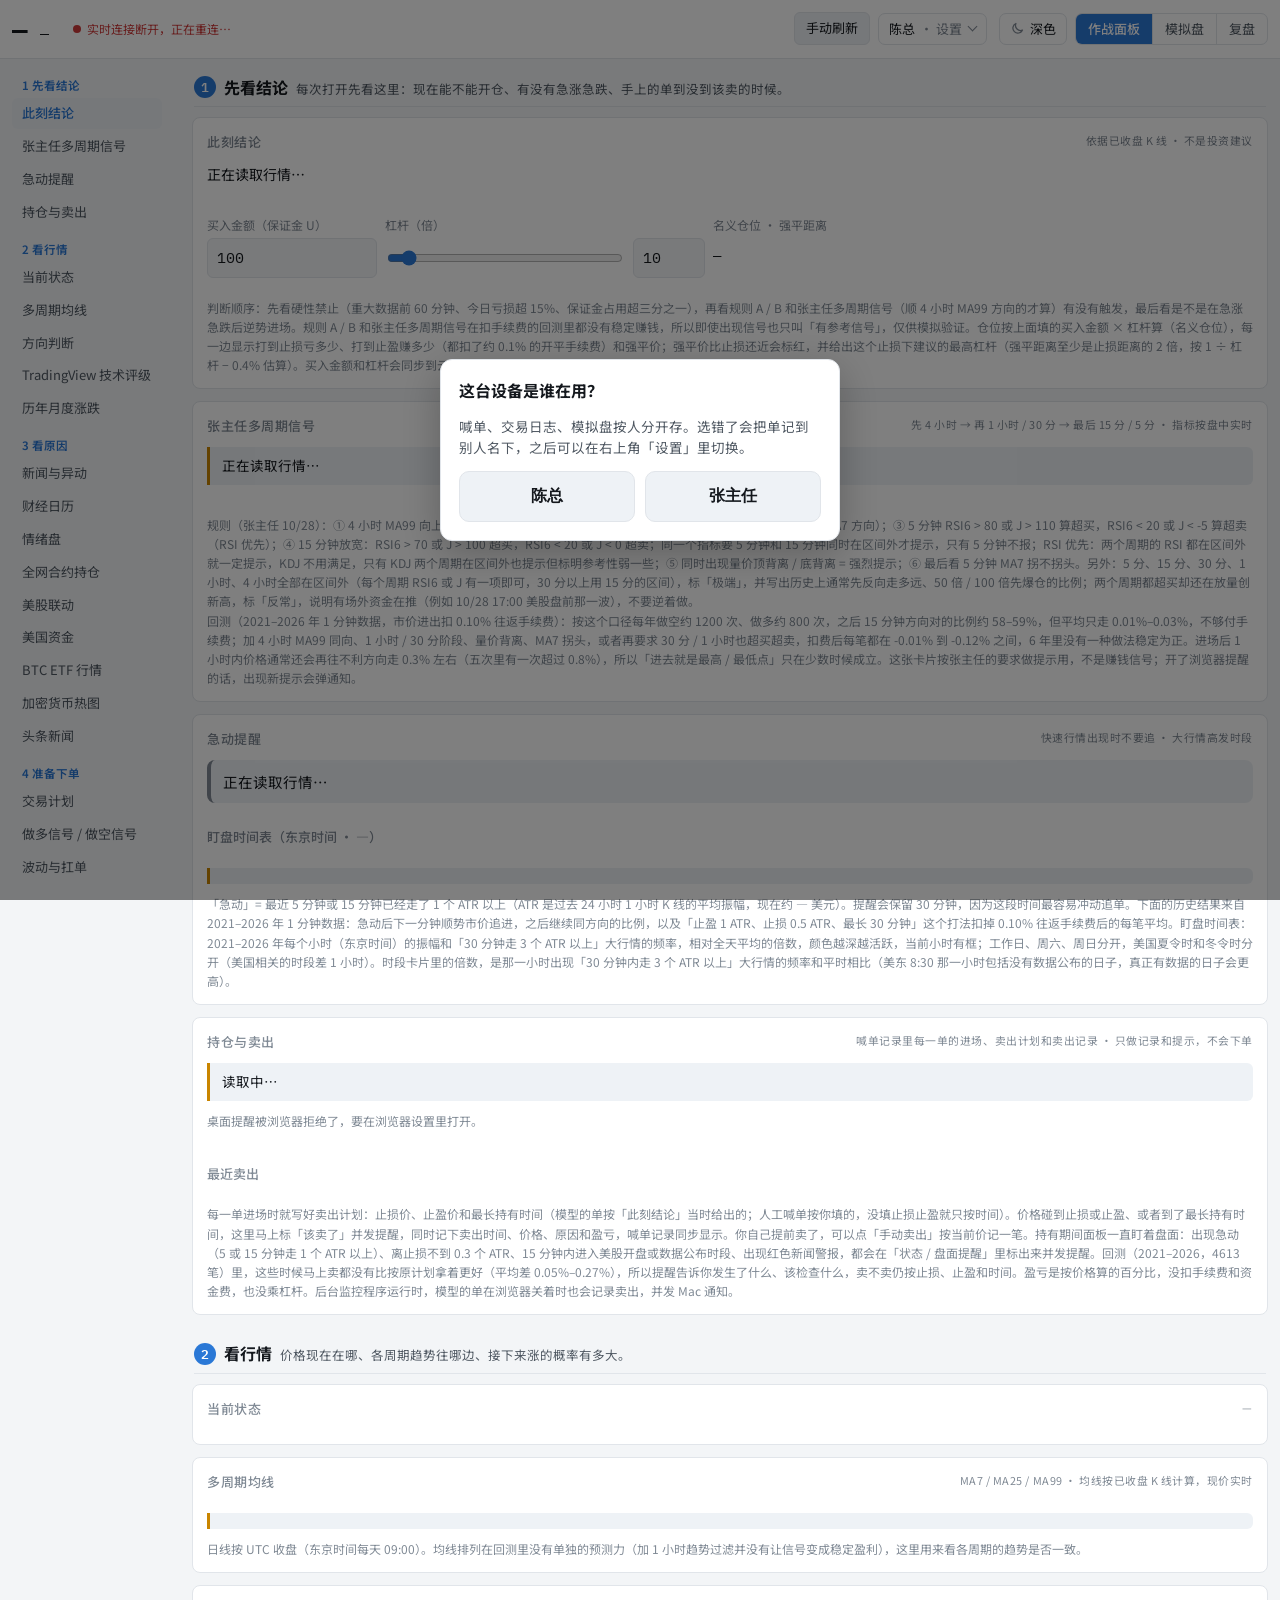
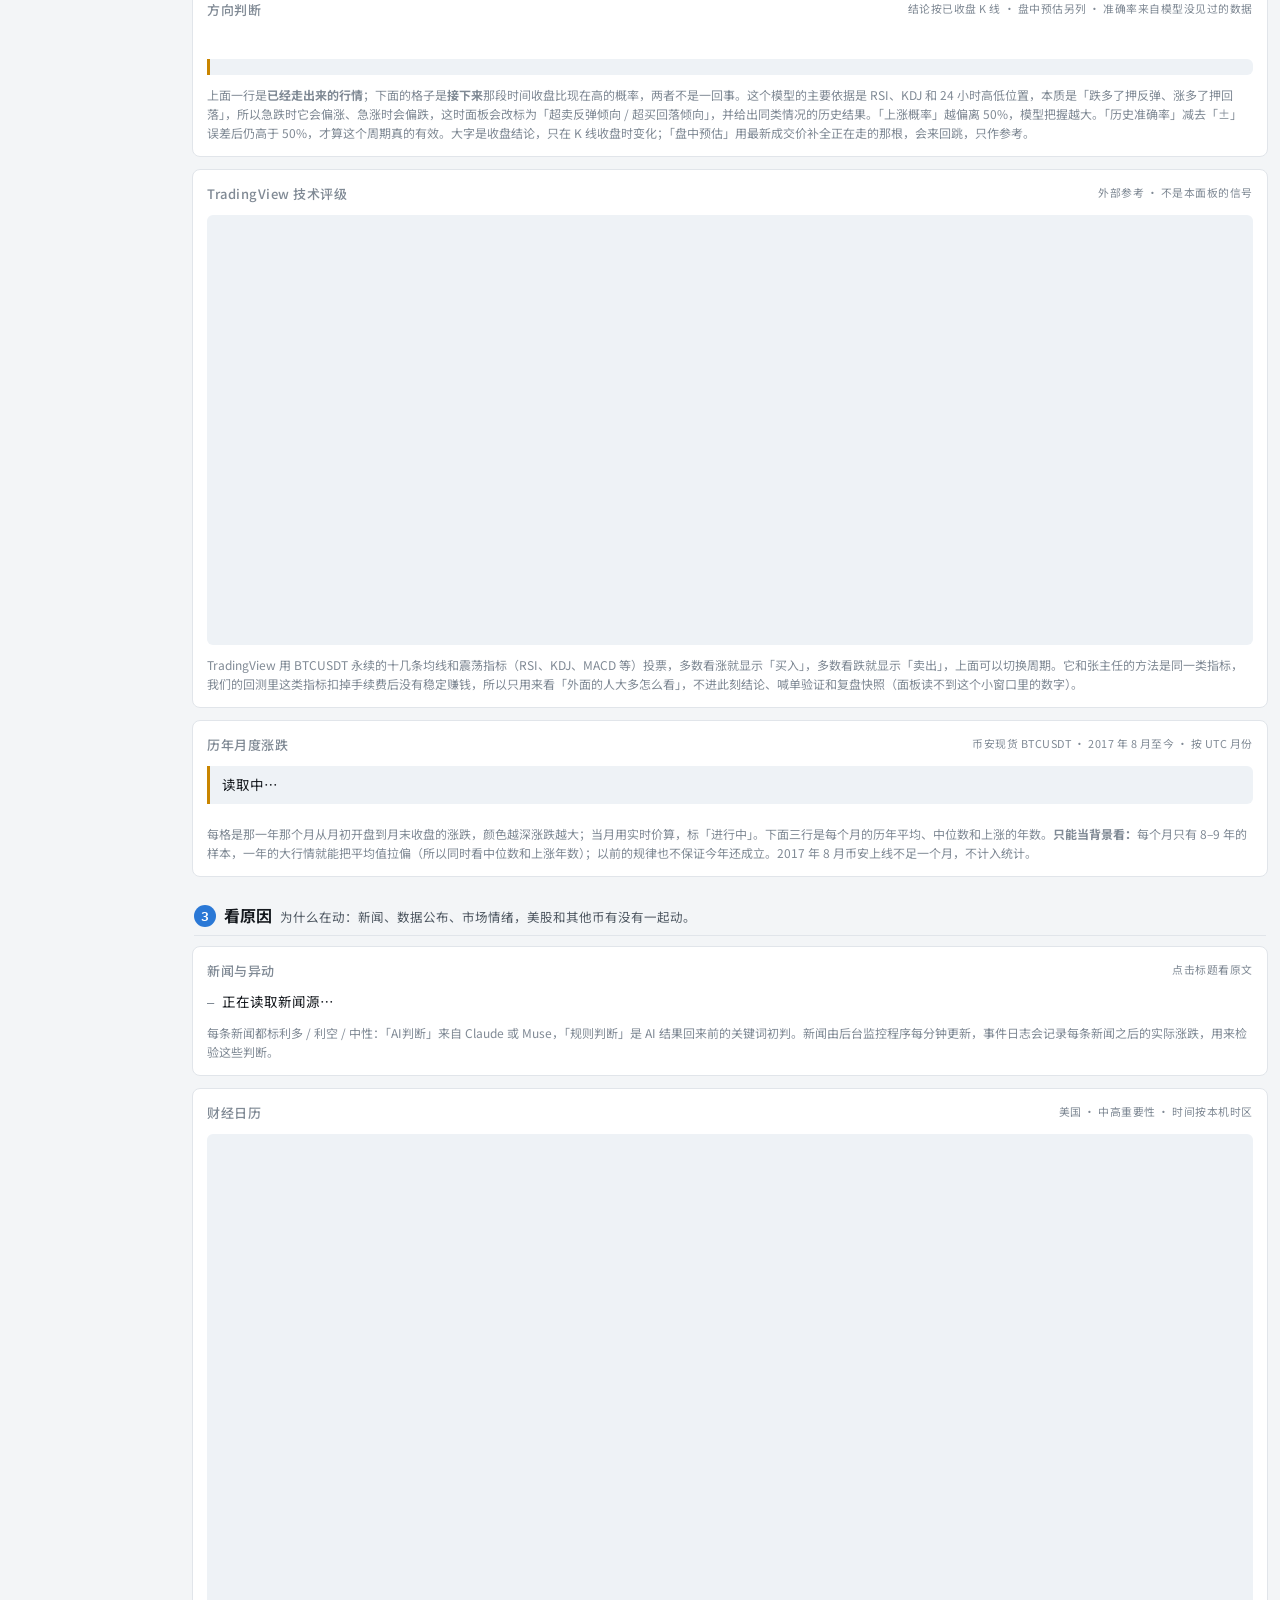
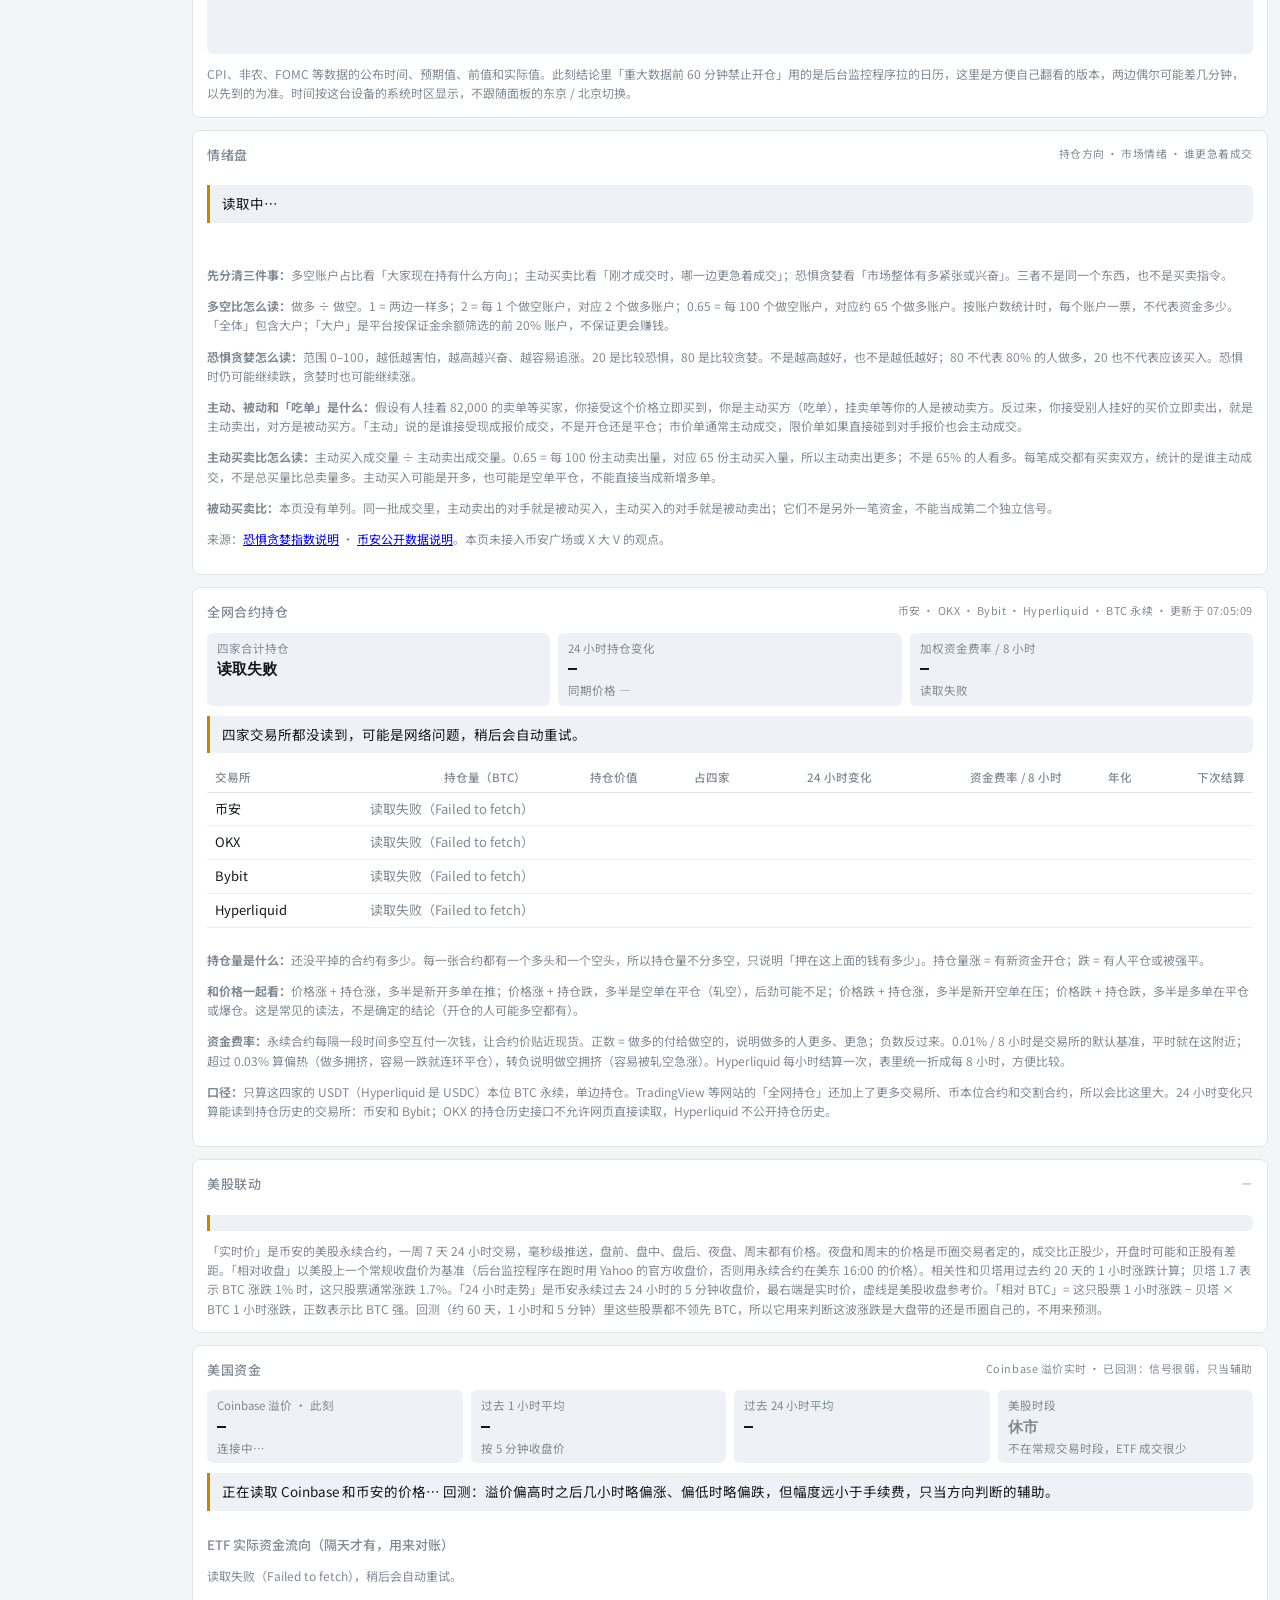
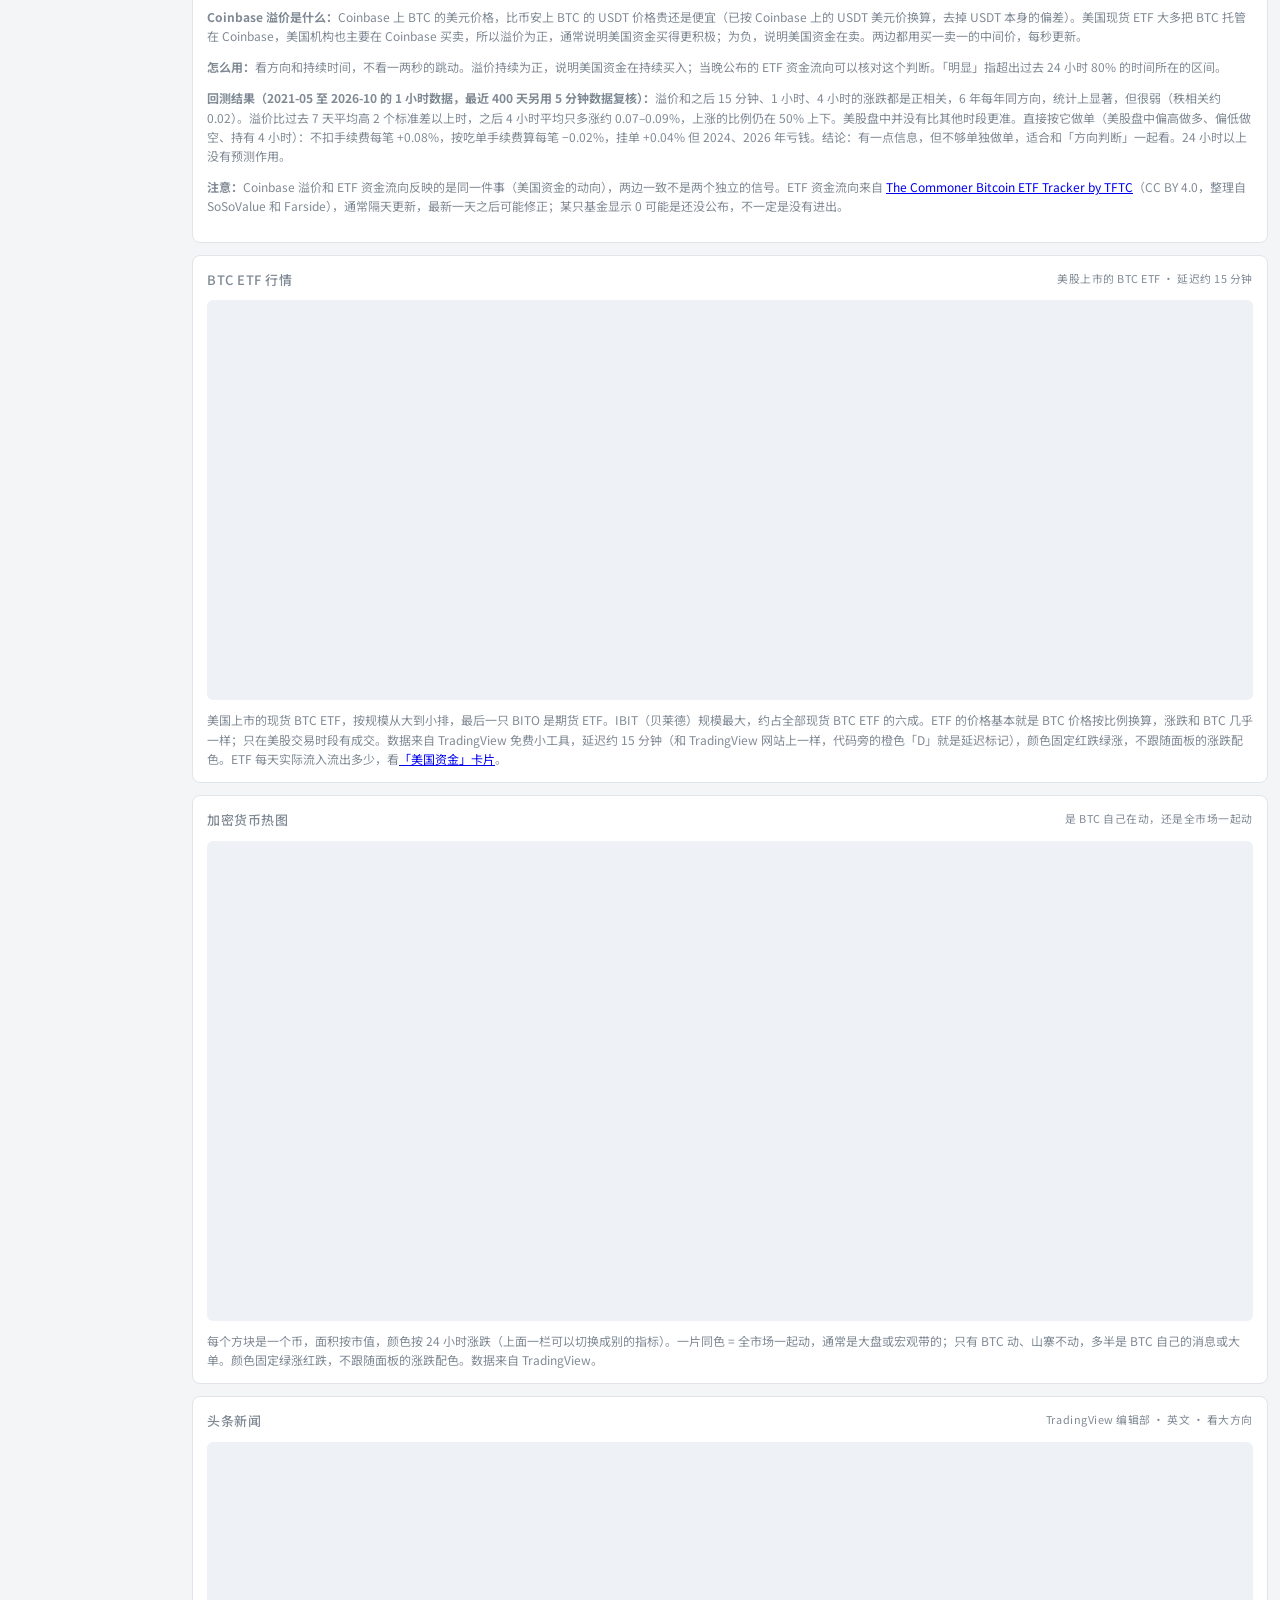
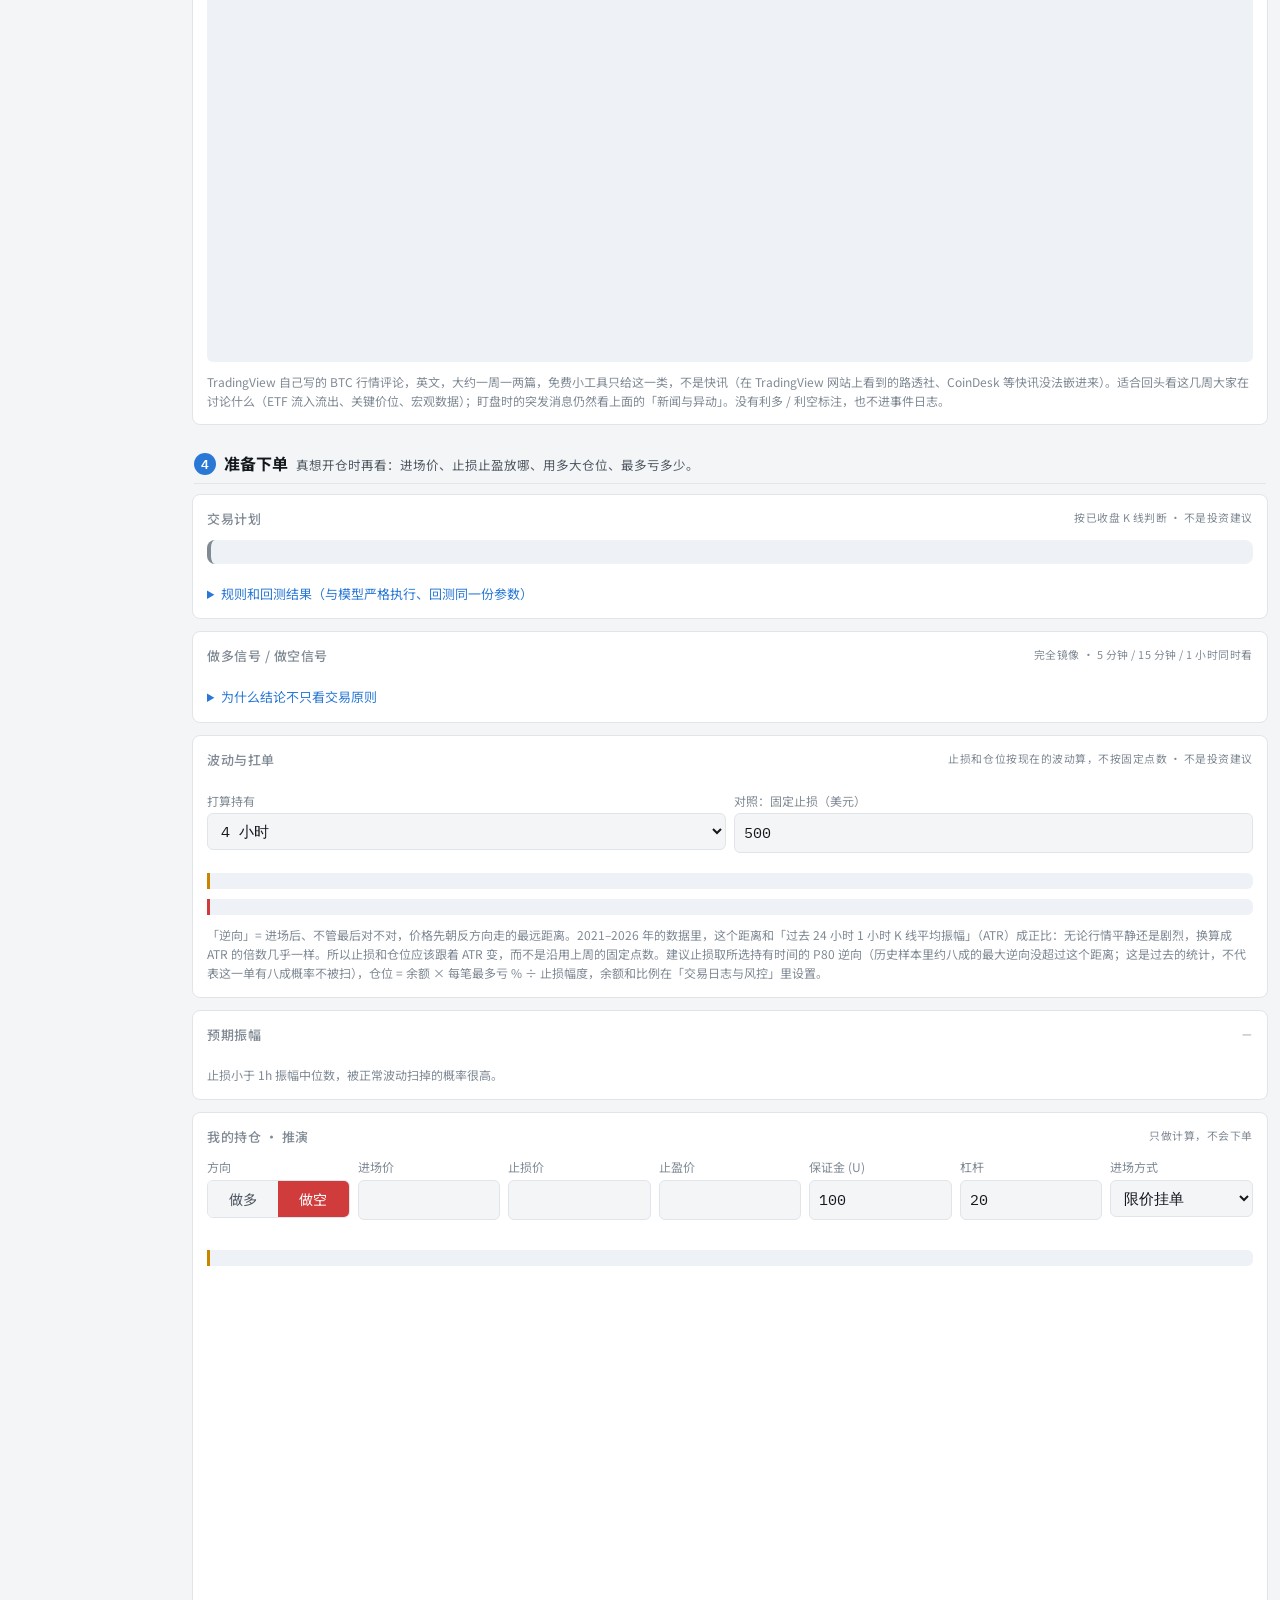
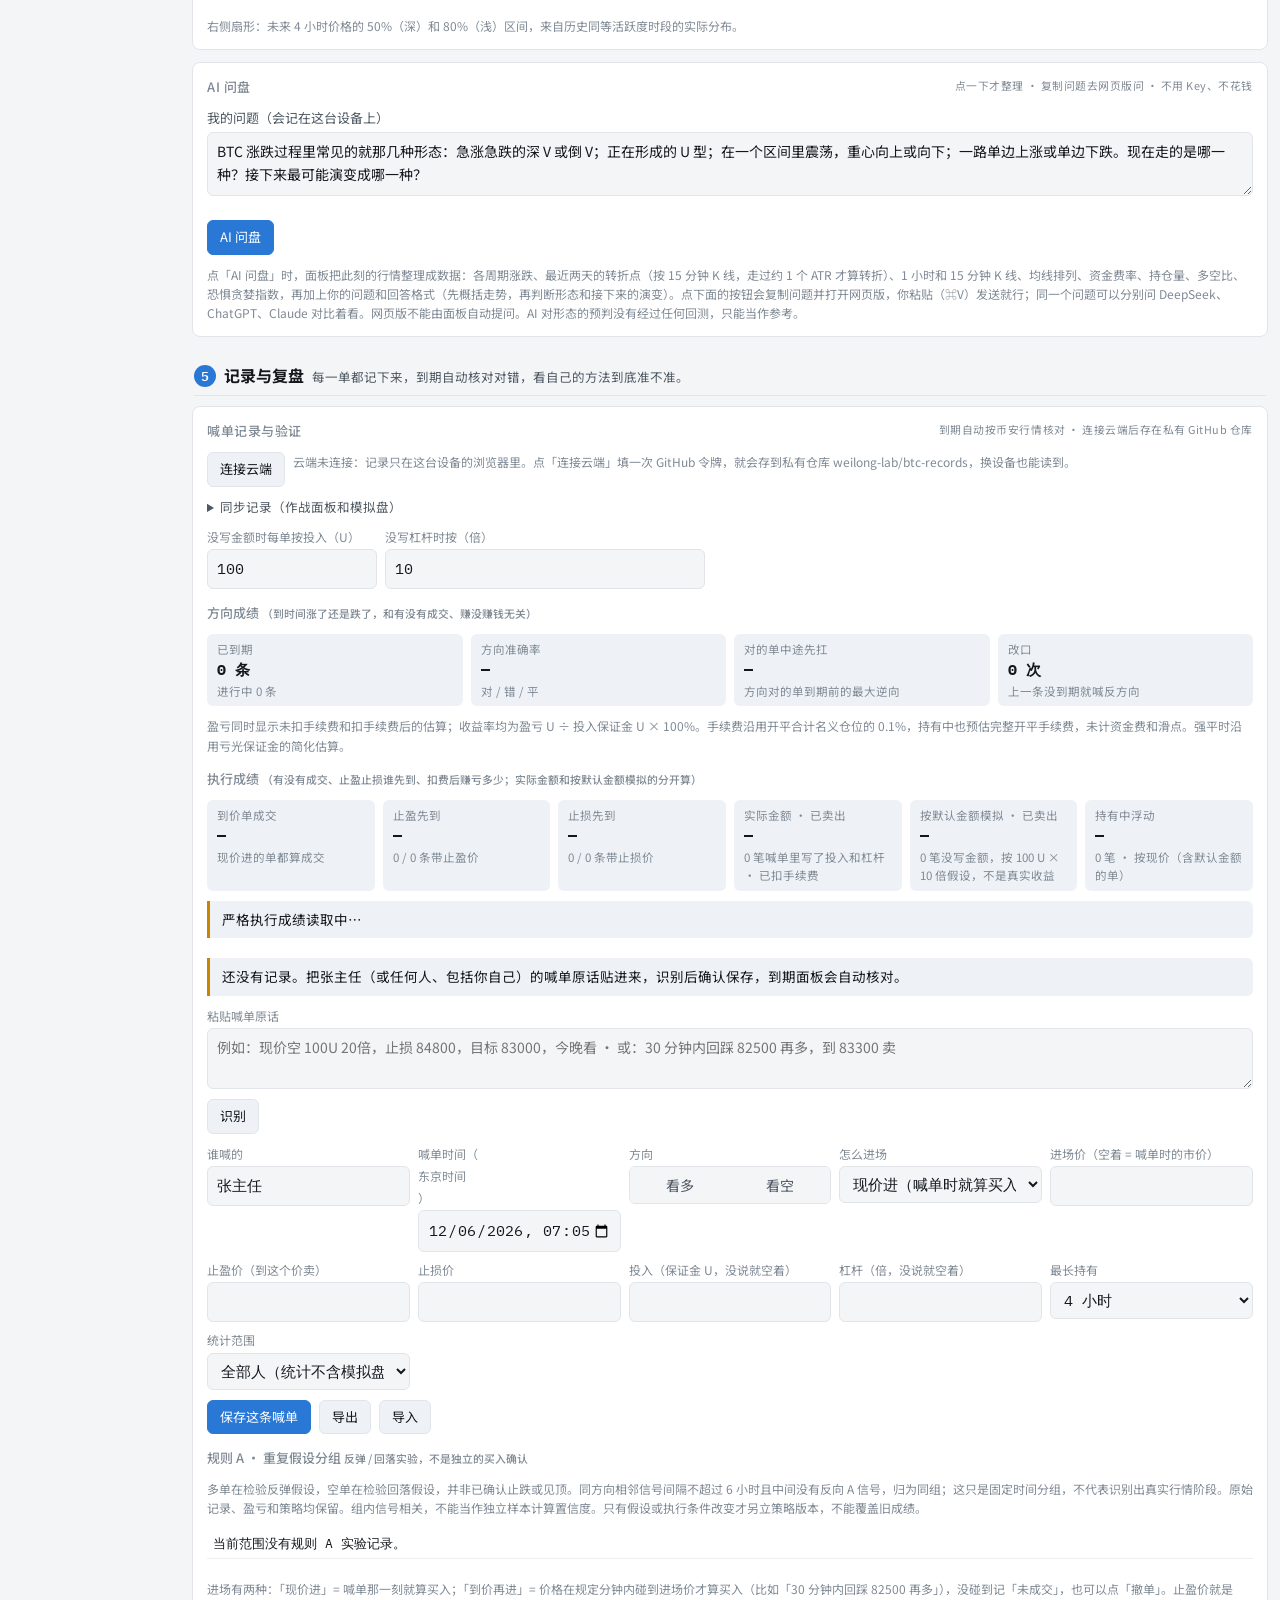
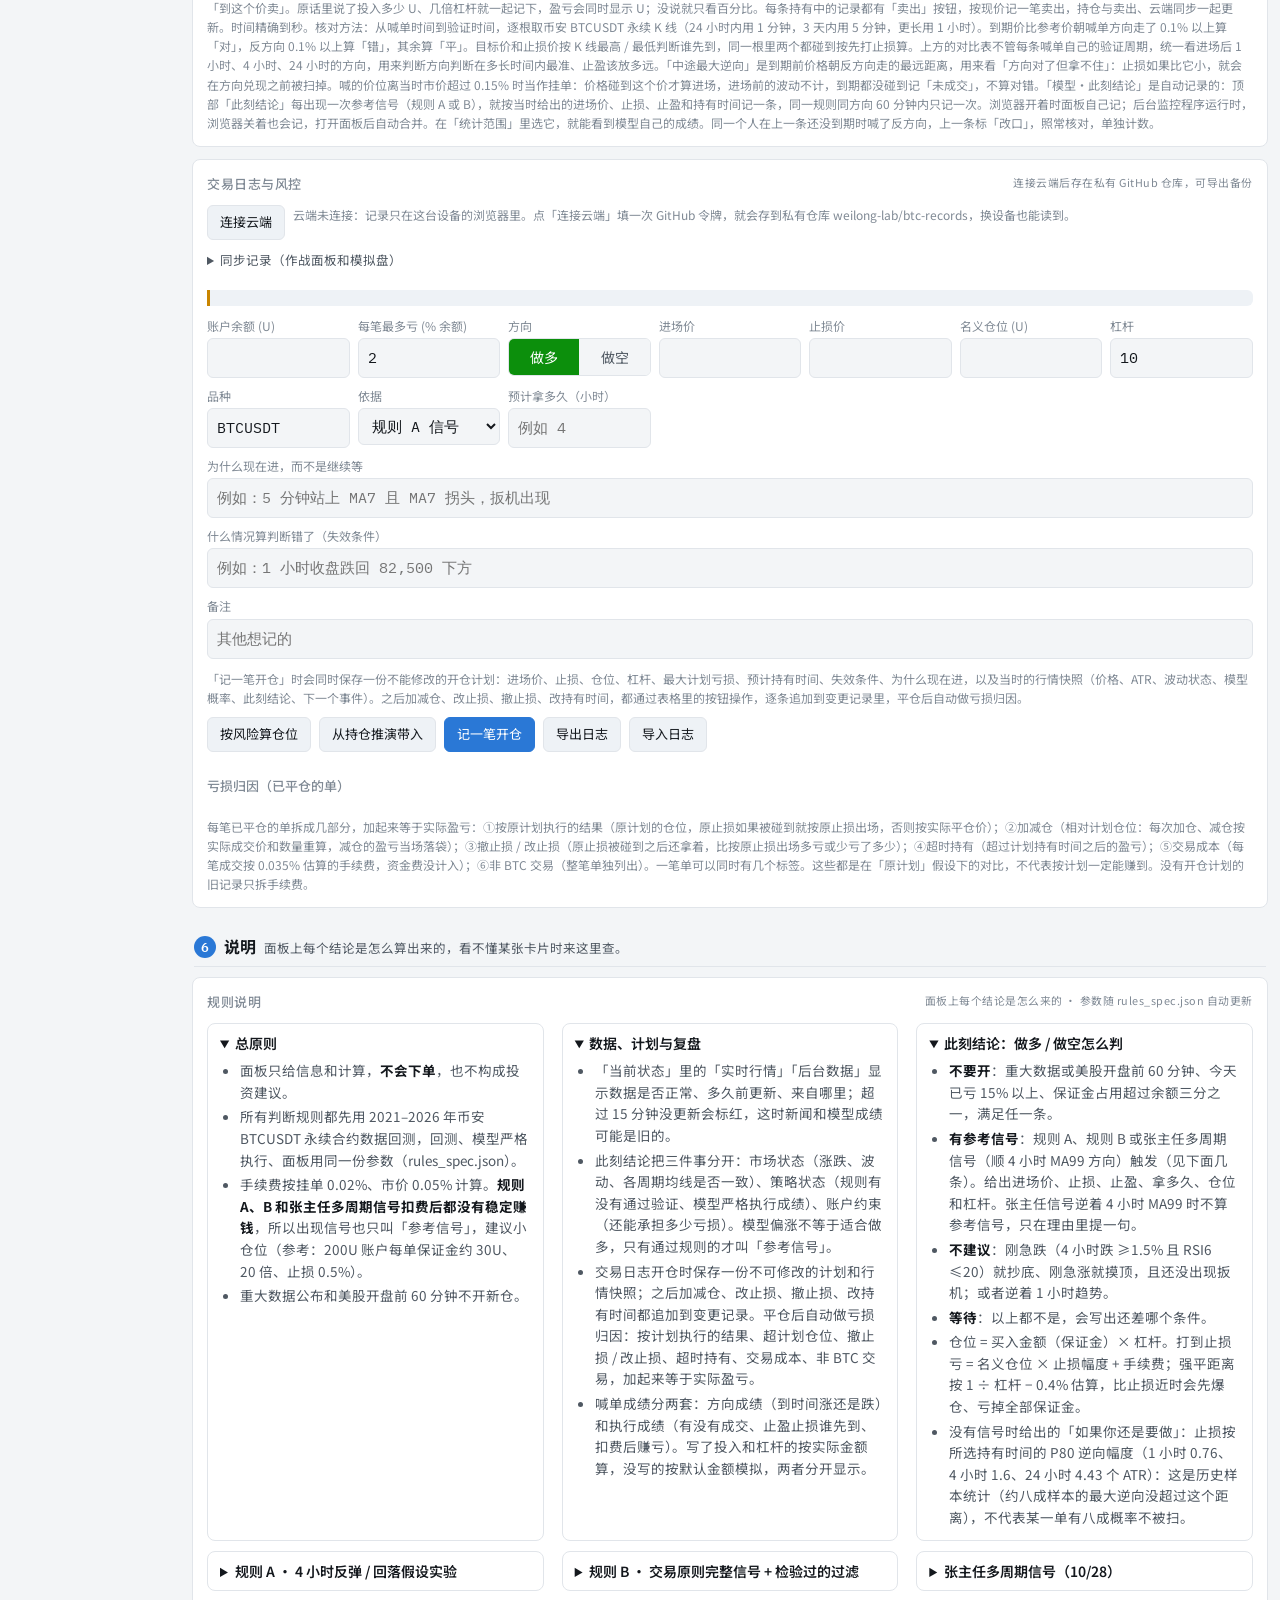
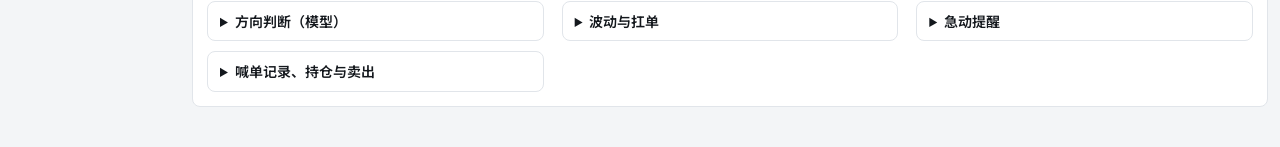
==== commit a4b75ef3: "手机点按修复和反馈：按钮、链接松手就触发（iPhone Safari 在页面刷新时会把点按当悬停吞掉、按住时按钮被重画也会丢），按下变暗 + 震动，换页立刻标出并显示进度线；模拟盘改成先确认下单、马上" ====
--- a/dashboard/live/index.html
+++ b/dashboard/live/index.html
@@ -8,7 +8,7 @@
 <meta name="dashboard-release" content="2026-10-22-market-colors-v6">
 <link rel="stylesheet" href="https://fonts.googleapis.com/css2?family=Noto+Sans+SC:wght@400;500;700&family=IBM+Plex+Mono:wght@400;500;600&display=swap">
 <script>try{var t=localStorage.getItem("btc_theme");if(t==="light"||t==="dark")document.documentElement.dataset.theme=t}catch(e){}</script>
-<link rel="stylesheet" href="ui.css?v=20261027a">
+<link rel="stylesheet" href="ui.css?v=20261030b">
 <style>
 .fee-cols{display:grid;grid-template-columns:repeat(2,minmax(120px,1fr));gap:16px}.fee-cols>.plv+ .plv{border-left:1px solid var(--line);padding-left:16px}
 /* 布局：手机优先的单列卡片流，宽屏两列；顶部价格条吸顶 */
@@ -683,7 +683,7 @@
   </section>
 </div>
 
-<script src="ui.js?v=20261027a"></script>
+<script src="ui.js?v=20261030b"></script>
 <script src="review-core.js?v=20261028a"></script>
 <script src="weights.js"></script>
 <script src="context.js"></script>
--- a/dashboard/live/ui.css
+++ b/dashboard/live/ui.css
@@ -27,6 +27,13 @@
   .prefs .gear{display:none}
   .navgrp{gap:6px}.thbtn{padding:4px 7px}.thbtn .tl{display:none}
 }
+/* 手机点按：按下立刻变暗缩一点，知道点到了；换页时顶上走一条进度线 */
+button,a[href],summary,[role="button"]{touch-action:manipulation;-webkit-tap-highlight-color:transparent}
+.uipress{opacity:.6;transform:scale(.96);transition:none!important}
+button:active,a[href]:active,summary:active{opacity:.75}
+.pnav a.uigo{background:var(--accent);color:#fff;opacity:.7}
+html.uiload::before{content:"";position:fixed;left:0;top:0;height:3px;width:100%;z-index:200;background:var(--accent);transform-origin:left;animation:uiload 1.2s ease-out infinite}
+@keyframes uiload{0%{transform:scaleX(0)}70%{transform:scaleX(.85)}100%{transform:scaleX(1);opacity:.3}}
 /* 选账户 / 切换后同步提醒 */
 .uimodal{position:fixed;inset:0;z-index:90;background:rgba(0,0,0,.5);display:flex;align-items:center;justify-content:center;padding:16px}
 .uimodal>div{background:var(--card);color:var(--fg);border:1px solid var(--line);border-radius:12px;padding:18px;width:min(400px,100%);display:grid;gap:12px;box-shadow:0 12px 40px rgba(0,0,0,.25)}
